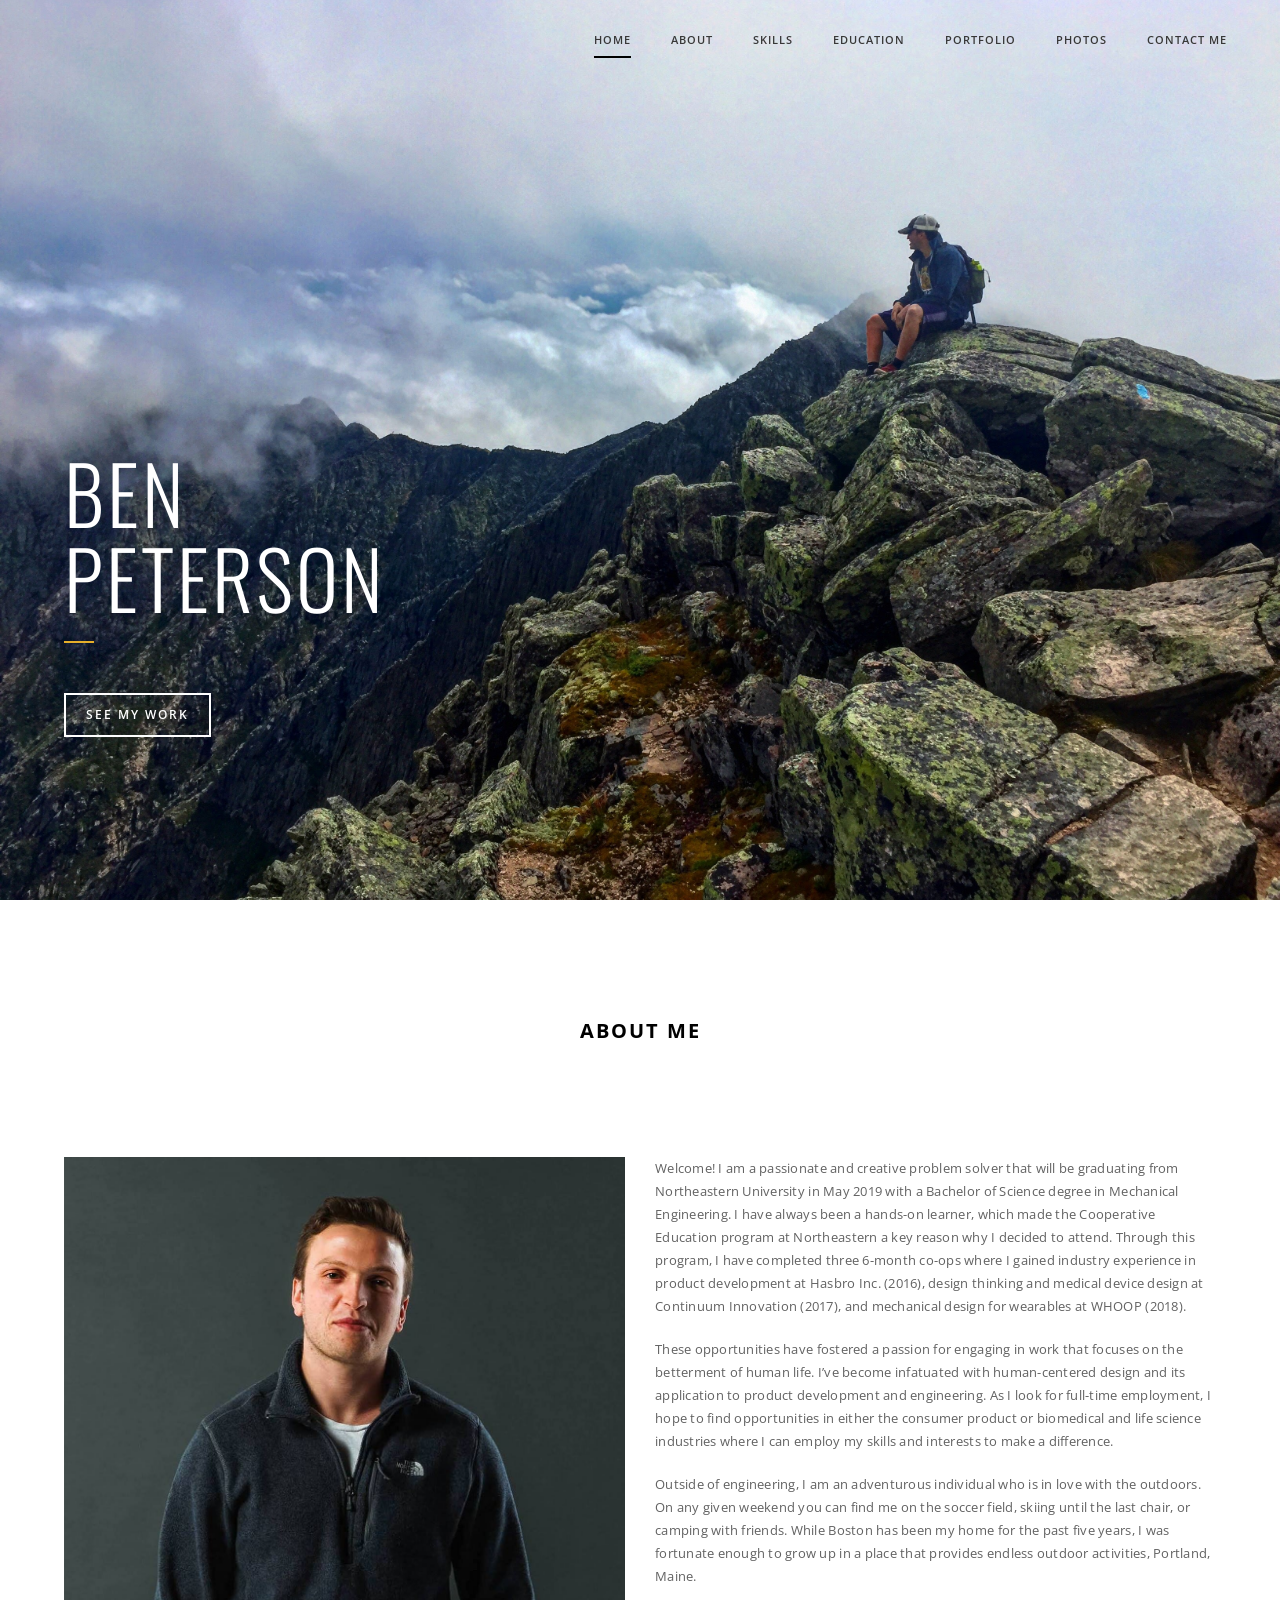
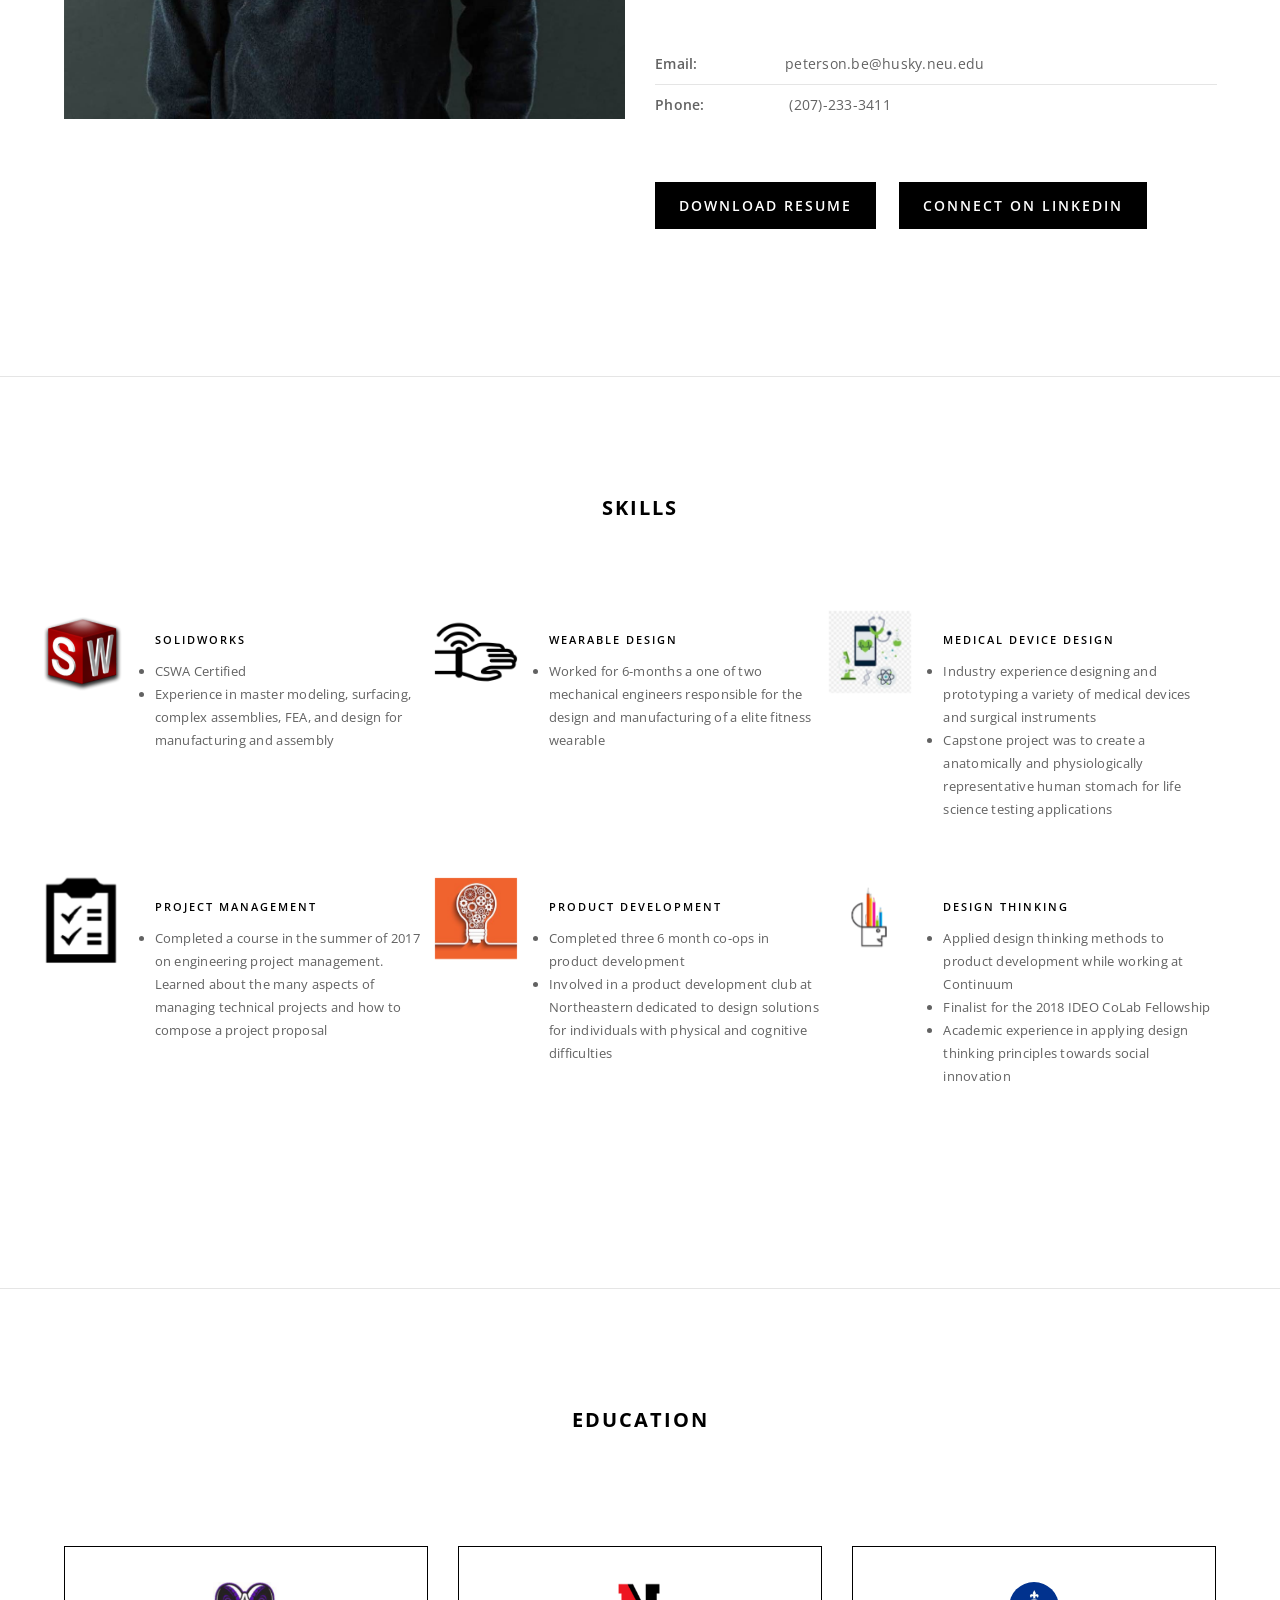
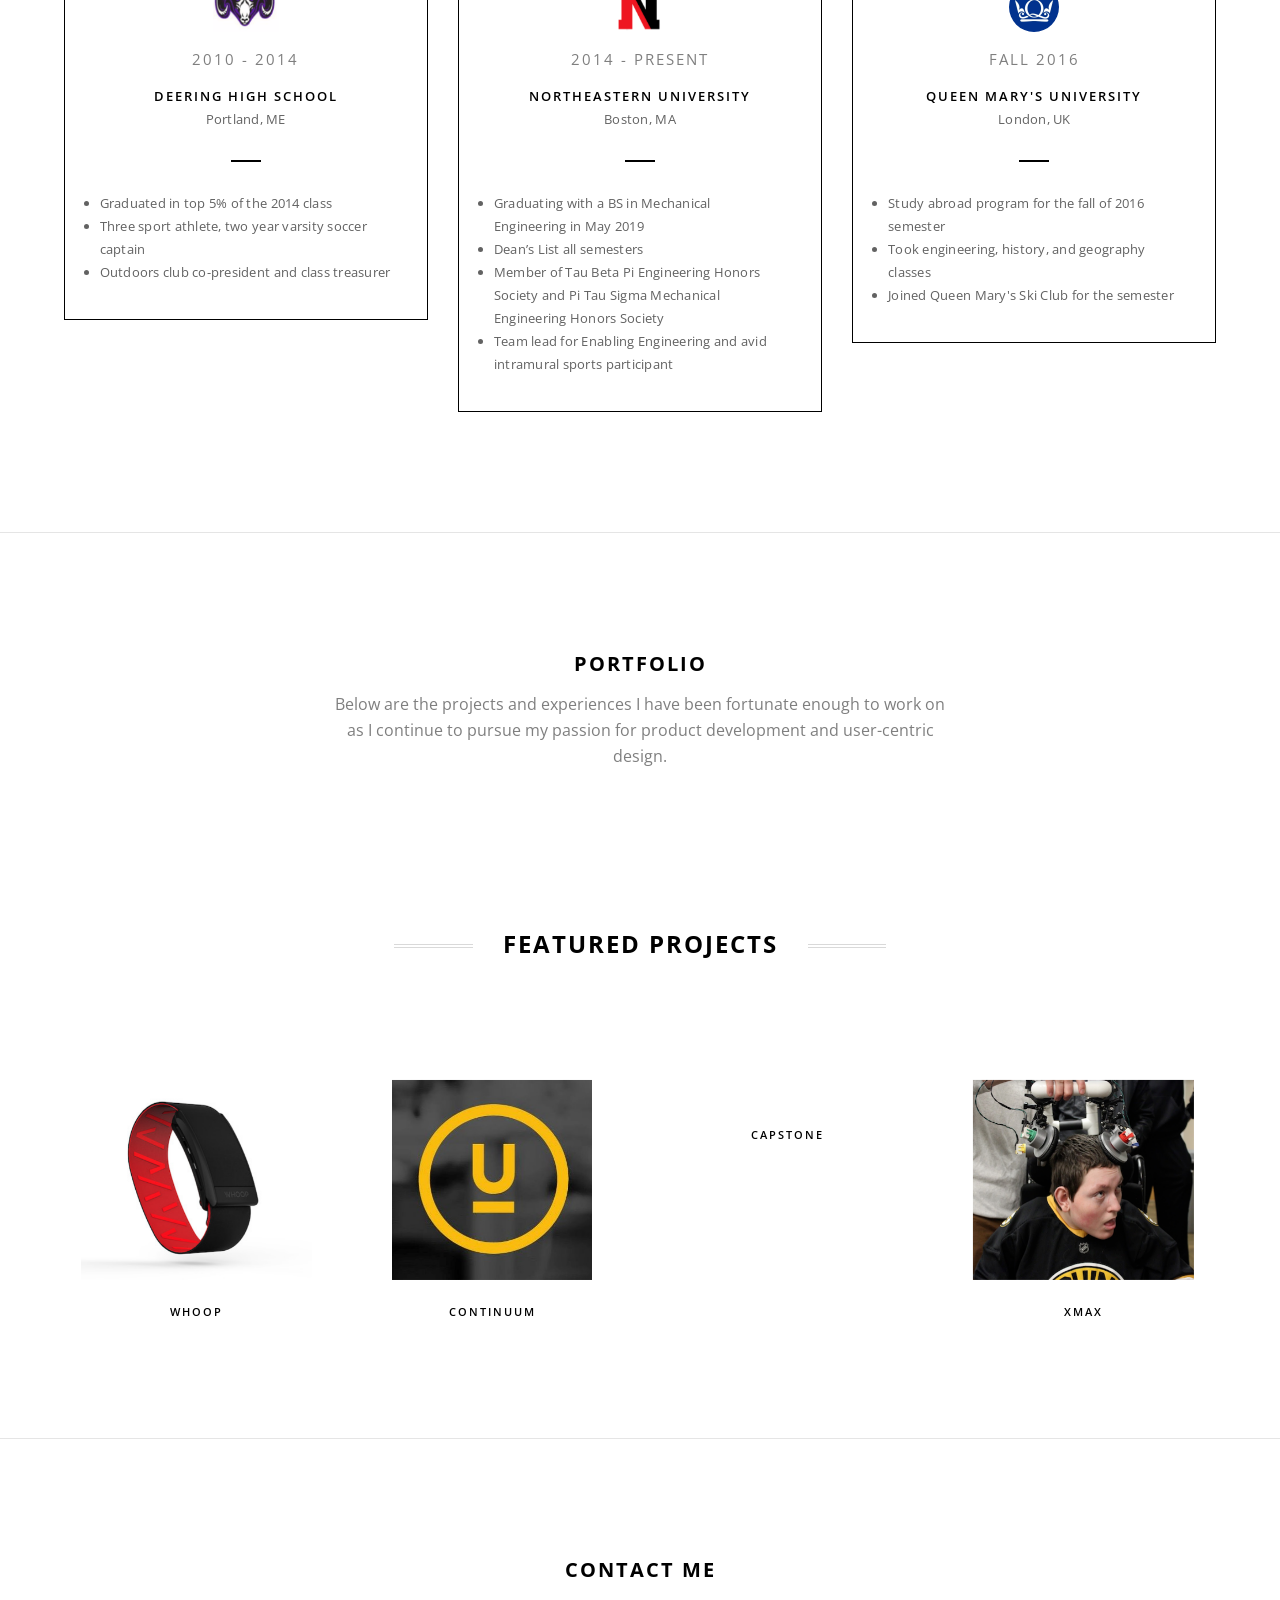
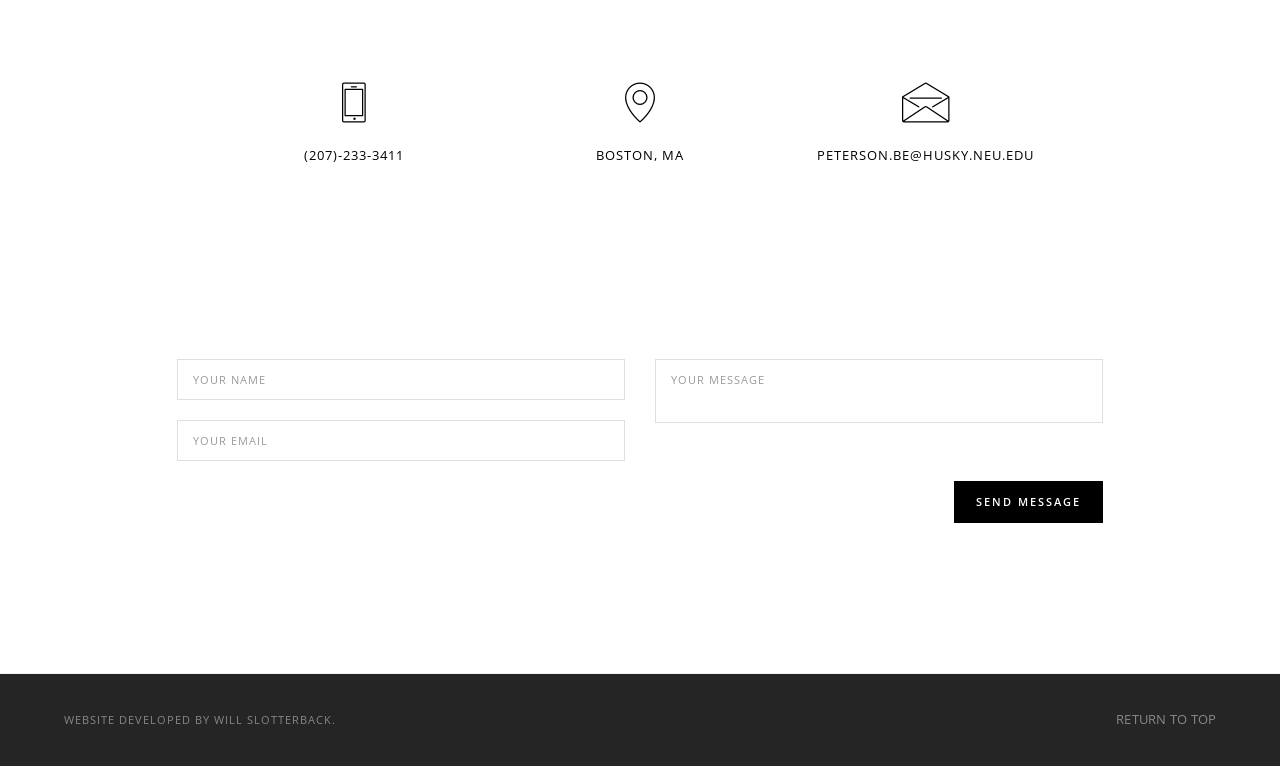
==== index.html @ 0d50d314 "Add project template page" ====
<!doctype html>
<html class="no-js" lang="en">
    <head>
        <title>Ben Peterson</title>
        <meta charset="utf-8">
        <meta name="viewport" content="width=device-width,initial-scale=1.0,maximum-scale=1" />
        <!-- favicon -->
        <link rel="shortcut icon" href="">
        <!-- animation -->
        <link rel="stylesheet" href="css/animate.css" />
        <!-- bootstrap -->
        <link rel="stylesheet" href="css/bootstrap.css" />
        <!-- et line icon -->
        <link rel="stylesheet" href="css/et-line-icons.css" />
        <!-- font-awesome icon -->
        <link rel="stylesheet" href="css/font-awesome.min.css" />
        <!-- magnific popup -->
        <link rel="stylesheet" href="css/magnific-popup.css" />
        <!-- owl carousel -->
        <link rel="stylesheet" href="css/full-slider.css" />
        <!-- text animation -->
        <link rel="stylesheet" href="css/text-effect.css" />
        <!-- hamburger menu  -->
        <link rel="stylesheet" href="css/menu-hamburger.css" />
        <!-- common -->
        <link rel="stylesheet" href="css/style.css" />
        <!-- responsive -->
        <link rel="stylesheet" href="css/responsive.css" />
        <link rel="stylesheet" href="css/custom-css.css" />
        <!--[if IE]>
            <link rel="stylesheet" href="css/style-ie.css" />
        <![endif]-->
        <!--[if IE]>
            <script src="js/html5shiv.js"></script>
        <![endif]-->
    </head>
    <body>
        <!-- navigation panel -->
        <nav class="navbar navbar-default navbar-fixed-top nav-transparent overlay-nav sticky-nav nav-border-bottom no-transition" role="navigation">
            <div class="container">
                <div class="row">
                    <!-- logo -->
                    <div class="col-md-3 col-sm-3 col-xs-6"></div>
                    <!-- end logo -->
                    <!-- toggle navigation -->
                    <div class="navbar-header">
                        <button type="button" class="navbar-toggle" data-toggle="collapse" data-target=".navbar-collapse"> <span class="sr-only">Toggle navigation</span> <span class="icon-bar"></span> <span class="icon-bar"></span> <span class="icon-bar"></span> </button>
                    </div>
                    <!-- end toggle navigation -->
                    <div class="col-md-9 text-right">
                        <div class="navbar-collapse collapse">
                            <!-- main menu -->
                            <ul class="nav navbar-nav navbar-right">
                                <li><a href="#jumbotron" class="inner-link">Home</a></li>
                                <li><a href="#about" class="inner-link">About</a> </li>
                                <li><a href="#skills" class="inner-link">Skills</a> </li>
                                <li><a href="#education" class="inner-link">Education</a></li>
                                <li><a href="#portfolio" class="inner-link">Portfolio</a></li>
                                <li><a href="#photos" class="inner-link">Photos</a></li>
                                <li><a href="#contact" class="inner-link">Contact Me</a></li>
                            </ul>
                            <!-- end main menu -->
                        </div>
                    </div>
                </div>
            </div>
        </nav>
        <!-- end navigation panel -->
        <!-- slider -->
        <section id="jumbotron" style="padding: 0 0;">
            <!-- Set the first background image using inline CSS below. -->
            <div class="fill" style="background-image:url('./images/ben_jumbo.JPG');"></div>
            <div class="container">
                <div class="row">
                    <div class="container full-screen position-relative">
                        <div class="slider-typography">
                            <div class="slider-text-middle-main">
                                <div class="slider-text-middle slider-text-middle6 padding-left-right-px wow fadeInUp slider-text">
                                    <div class="col-md-3 col-sm-5 col-xs-6 text-left animated fadeInUp no-padding" style="margin-bottom: 80px; position: absolute;">
                                        <h1 style="color:white;font-size:5rem;line-height:85px;">Ben Peterson</h1>
                                        <div class="separator-line bg-yellow no-margin-lr"></div>
                                        <a class="highlight-button btn inner-link no-margin-lr no-margin-bottom" href="#portfolio">See my work</a>
                                    </div>
                                </div>
                            </div>
                    </div>
                </div>
            </div>
        </section>
        <section id="about" class="border-bottom no-padding-bottom xs-onepage-section">
            <div class="container">
                <div class="row">
                    <!-- section title -->
                    <div class="col-md-12 text-center">
                        <h3 class="section-title no-padding">About Me</h3>
                    </div>
                    <!-- end section title -->
                </div>
                <div class="row margin-ten">
                    <div class="col-md-6 col-sm-6 text-center xs-margin-bottom-ten">
                        <img src="./images/HeadShot.jpg" alt="Headshot"/>
                    </div>
                    <div class="col-md-6 col-sm-6 sm-margin-bottom-ten">
                        <div class="col-md-12 col-sm-12 no-padding">
                            <p>Welcome! I am a passionate and creative problem solver that will be graduating from Northeastern University in May 2019 with a Bachelor of Science degree in Mechanical Engineering. I have always been a hands-on learner, which made the Cooperative Education program at Northeastern a key reason why I decided to attend. Through this program, I have completed three 6-month co-ops where I gained industry experience in product development at Hasbro Inc. (2016), design thinking and medical device design at Continuum Innovation (2017), and mechanical design for wearables at WHOOP (2018).</p>
                            <p>These opportunities have fostered a passion for engaging in work that focuses on the betterment of human life. I’ve become infatuated with human-centered design and its application to product development and engineering. As I look for full-time employment, I hope to find opportunities in either the consumer product or biomedical and life science industries where I can employ my skills and interests to make a difference.</p>
                            <p>Outside of engineering, I am an adventurous individual who is in love with the outdoors. On any given weekend you can find me on the soccer field, skiing until the last chair, or camping with friends. While Boston has been my home for the past five years, I was fortunate enough to grow up in a place that provides endless outdoor activities, Portland, Maine.</p>
                            <ul class="list-line margin-ten text-med">
                                <li><span class="font-weight-600">Email:</span>peterson.be@husky.neu.edu</li>
                                <li><span class="font-weight-600">Phone:</span> (207)-233-3411</li>
                            </ul>
                            <a class="highlight-button-dark btn btn-medium button resume-button" href="#">Download Resume</a>
                            <a class="highlight-button-dark btn btn-medium button" href="https://www.linkedin.com/in/ben-peterson" target="_blank">Connect on LinkedIn</a>
                        </div>
                    </div>
                </div>
            </div>
        </section>
        <section id="skills" class="xs-onepage-section border-bottom">
            <div class="container">
                <div class="row">
                    <!-- section title -->
                    <div class="col-md-12 text-center">
                        <h3 class="section-title no-padding">Skills</h3>
                    </div>
                    <!-- end section title -->
                </div>
                <div class="row margin-ten no-margin-bottom">
                    <!-- features grid -->
                    <div class="col-md-4 col-sm-12">
                        <!-- features item -->
                        <div class="features-section col-md-12 col-sm-6 no-padding">
                            <div class="col-md-3 col-sm-2 col-xs-2 no-padding"><img class="icon" src="./images/skills/sworks.png"></div>
                            <div class="col-md-9 col-sm-9 col-xs-9 no-padding text-left f-right">
                                <h5 class="margin-five no-margin-top">SolidWorks</h5>
                                <ul class="bullet-list">
                                    <li>CSWA Certified</li>
                                    <li>Experience in master modeling, surfacing, complex assemblies, FEA, and design for manufacturing and assembly</li>
                                </ul>
                            </div>
                        </div>
                        <!-- end features item -->
                    </div>
                    <div class="col-md-4 col-sm-12">
                        <!-- features item -->
                        <div class="features-section col-md-12 col-sm-6 no-padding">
                            <div class="col-md-3 col-sm-2 col-xs-2 no-padding"><img class="icon" src="./images/skills/wearabledeviceicon.png" /></div>
                            <div class="col-md-9 col-sm-9 col-xs-9 no-padding text-left f-right">
                                <h5 class="margin-five no-margin-top">Wearable Design</h5>
                                <ul class="bullet-list">
                                    <li>Worked for 6-months a one of two mechanical engineers responsible for the design and manufacturing of a elite fitness wearable</li>
                                </ul>
                            </div>
                        </div>
                        <!-- end features item -->
                    </div>
                    <div class="col-md-4 col-sm-12">
                        <!-- features item -->
                        <div class="features-section col-md-12 col-sm-6 no-padding">
                            <div class="col-md-3 col-sm-2 col-xs-2 no-padding"><img class="icon" src="./images/skills/medicaldevicedesign.jpg"/></div>
                            <div class="col-md-9 col-sm-9 col-xs-9 no-padding text-left f-right">
                                <h5 class="margin-five no-margin-top">Medical Device Design</h5>
                                <ul class="bullet-list">
                                    <li>Industry experience designing and prototyping a variety of medical devices and surgical instruments</li>
                                    <li>Capstone project was to create a anatomically and physiologically representative human stomach for life science testing applications</li>
                                </ul>
                            </div>
                        </div>
                        <!-- end features item -->
                    </div>
                </div>
                <div class="row no-margin-bottom">
                  <div class="col-md-4 col-sm-12">
                    <!-- features item -->
                    <div class="features-section col-md-12 col-sm-6 no-padding">
                        <div class="col-md-3 col-sm-2 col-xs-2 no-padding"><img class="icon" src="./images/skills/proj_management.png" /></div>
                        <div class="col-md-9 col-sm-9 col-xs-9 no-padding text-left f-right">
                            <h5 class="margin-five no-margin-top">Project Management</h5>
                            <ul class="bullet-list">
                                <li>Completed a course in the summer of 2017 on engineering project management. Learned about the many aspects of managing technical projects and how to compose a project proposal</li>
                            </ul>
                        </div>
                    </div>
                    <!-- end features item -->
                  </div>
                  <div class="col-md-4 col-sm-12">
                    <!-- features item -->
                    <div class="features-section col-md-12 col-sm-6 no-padding">
                        <div class="col-md-3 col-sm-2 col-xs-2 no-padding"><img class="icon" src="./images/skills/product_development.jpg" /></div>
                        <div class="col-md-9 col-sm-9 col-xs-9 no-padding text-left f-right">
                            <h5 class="margin-five no-margin-top">Product Development</h5>
                            <ul class="bullet-list">
                                <li>Completed three 6 month co-ops in product development</li>
                                <li>Involved in a product development club at Northeastern dedicated to design solutions for individuals with physical and cognitive difficulties</li>
                            </ul>
                        </div>
                    </div>
                    <!-- end features item -->
                  </div>
                  <div class="col-md-4 col-sm-12">
                    <!-- features item -->
                    <div class="features-section col-md-12 col-sm-6 no-padding">
                        <div class="col-md-3 col-sm-2 col-xs-2 no-padding"><img class="icon" src="./images/skills/designthinking.png" /></div>
                        <div class="col-md-9 col-sm-9 col-xs-9 no-padding text-left f-right">
                            <h5 class="margin-five no-margin-top">Design Thinking</h5>
                            <ul class="bullet-list">
                                <li>Applied design thinking methods to product development while working at Continuum</li>
                                <li>Finalist for the 2018 IDEO CoLab Fellowship</li>
                                <li>Academic experience in applying design thinking principles towards social innovation</li>
                            </ul>
                        </div>
                    </div>
                    <!-- end features item -->
                  </div>
                </div>
            </div>
        </section>
        <section id="education" class="xs-onepage-section">
            <div class="container">
                <div class="row margin-ten no-margin-top">
                    <!-- section title -->
                    <div class="col-md-12 text-center">
                        <h3 class="section-title no-padding">Education</h3>
                    </div>
                    <!-- end section title -->
                </div>
                <div class="row">
                    <div class="item">
                        <!-- education item -->
                        <div class="col-md-4 col-sm-6 sm-margin-bottom-ten">
                            <div class="education-box-main text-center">
                                <div class="education-box">
                                    <img src="./images/deering-ram-logo.jpg" height="50px"></img>
                                    <span class="year text-large gray-text display-block margin-five">2010 - 2014</span>
                                    <span class="university text-uppercase display-block black-text letter-spacing-2 font-weight-600">Deering High School</span>
                                    <span>Portland, ME</span>
                                    <div class="separator-line bg-black margin-ten"></div>
                                    <ul class="bullet-list">
                                        <li>Graduated in top 5% of the 2014 class</li>
                                        <li>Three sport athlete, two year varsity soccer captain</li>
                                        <li>Outdoors club co-president and class treasurer</li>
                                    </ul>
                                </div>
                                </div>
                            </div>
                        </div>
                        <!-- end education item -->
                        <!-- education item -->
                        <div class="col-md-4 col-sm-6 sm-margin-bottom-ten">
                            <div class="education-box-main text-center">
                                <div class="education-box">
                                    <img src="./images/NortheasternLogo.png" height="50px"></img>
                                    <span class="year text-large gray-text display-block margin-five">2014 - Present</span>
                                    <span class="university text-uppercase display-block black-text letter-spacing-2 font-weight-600">Northeastern University</span>
                                    <span>Boston, MA</span>
                                    <div class="separator-line bg-black margin-ten"></div>
                                    <ul class="bullet-list">
                                        <li>Graduating with a BS in Mechanical Engineering in May 2019</li>
                                        <li>Dean’s List all semesters</li>
                                        <li>Member of Tau Beta Pi Engineering Honors Society and Pi Tau Sigma Mechanical Engineering Honors Society</li>
                                        <li>Team lead for Enabling Engineering and avid intramural sports participant</li>
                                    </ul>
                                </div>
                            </div>
                        </div>
                        <!-- end education item -->
                        <!-- education item -->
                        <div class="col-md-4 col-sm-6 sm-margin-bottom-ten">
                            <div class="education-box-main text-center">
                                <div class="education-box">
                                    <img src="./images/QM_logo_400x400.JPG" height="50px" style="border-radius: 50%"></img>
                                    <span class="year text-large gray-text display-block margin-five">Fall 2016</span>
                                    <span class="university text-uppercase display-block black-text letter-spacing-2 font-weight-600">Queen Mary's University</span>
                                    <span>London, UK</span>
                                    <div class="separator-line bg-black margin-ten"></div>
                                    <ul class="bullet-list">
                                        <li>Study abroad program for the fall of 2016 semester</li>
                                        <li>Took engineering, history, and geography classes</li>
                                        <li>Joined Queen Mary's Ski Club for the semester</li>
                                    </ul>
                                </div>
                            </div>
                        </div>
                        <!-- end education item -->
                    </div>
                </div>
            </div>
        </section>
        <section id="portfolio" class="grid-wrap work-4col margin-top-section no-margin-top border-top no-padding-bottom xs-onepage-section">
            <div class="container-fluid" >
                <div class="row no-padding">
                    <!-- section title -->
                    <div class="col-md-12 text-center">
                        <h3 class="section-title no-padding-bottom">Portfolio</h3>
                    </div>
                    <!-- end section title -->
                    <div class="col-md-6 margin-three center-col text-center">
                        <h4 class="gray-text">Below are the projects and experiences I have been fortunate enough to work on as I continue to pursue my passion for product development and user-centric design.</h4>
                    </div>
                    <!-- featured projects section -->
                    <section>
                        <div class="container">
                            <div class="row">
                                <!-- section title -->
                                <div class="col-md-5 col-sm-8 dividers-header double-line center-col text-center margin-ten no-margin-top">
                                    <div class="subheader bg-white">
                                        <h3 class="title-med no-padding-bottom letter-spacing-2">Featured Projects</h3>
                                    </div>
                                </div>
                                <!-- end section title -->
                            </div>
                            <div class="row">
                                <div class="col-md-3 col-sm-6 text-center sm-margin-bottom-ten">
                                  <a href="./projects/project_template.html">
                                    <img alt="" src="./images/whoopstrap.jpeg" class="project-image">
                                    <h5 class="margin-ten no-margin-bottom xs-margin-top-five">Whoop</h5>
                                  </a>
                                </div>
                                <div class="col-md-3 col-sm-6 text-center sm-margin-bottom-ten">
                                  <a href="./projects/project_template.html">
                                    <img alt="" src="./images/continuum.jpg" class="project-image">
                                    <h5 class="margin-ten no-margin-bottom xs-margin-top-five">Continuum</h5>
                                  </a>
                                </div>
                                <div class="col-md-3 col-sm-6 text-center xs-margin-bottom-ten">
                                  <a href="./projects/project_template.html">
                                    <img alt="" src="./images/capstone_logo.png" class="project-image">
                                    <h5 class="margin-ten no-margin-bottom xs-margin-top-five">Capstone</h5>
                                  </a>
                                </div>
                                <div class="col-md-3 col-sm-6 text-center ">
                                  <a href="./projects/project_template.html">
                                    <img alt="" src="./images/xmax_logo.PNG" class="project-image">
                                    <h5 class="margin-ten no-margin-bottom xs-margin-top-five">Xmax</h5>
                                  </a>
                                </div>
                            </div>
                        </div>
                    </section>
                    <!-- end featured projects section -->
                </div>
            </div>
        </section>
        <section id="contact" class="xs-onepage-section border-top">
            <div class="container">
                <div class="row">
                    <!-- section title -->
                    <div class="col-md-12 text-center no-padding">
                        <h3 class="section-title">Contact Me</h3>
                    </div>
                    <!-- end section title -->
                </div>
                <div class="row">
                    <div class="col-md-9 text-center center-col">
                        <div class="col-md-4 col-sm-4 text-center"><i class="icon-phone medium-icon black-text"></i><h6 class="black-text margin-two no-margin-bottom">(207)-233-3411</h6></div>
                        <div class="col-md-4 col-sm-4 text-center"><i class="icon-map-pin medium-icon black-text"></i><h6 class="black-text margin-two no-margin-bottom">Boston, MA</h6></div>
                        <div class="col-md-4 col-sm-4 text-center"><i class="icon-envelope medium-icon black-text"></i><h6 class="black-text margin-two no-margin-bottom"><a href="mailto:peterson.be@husky.neu.edu" class="black-text">peterson.be@husky.neu.edu</a></h6></div>
                    </div>
                </div>
                <div class="row">
                    <!-- form -->
                    <form id="contactusform" action="javascript:void(0)" method="post">
                        <div class="col-md-10 col-sm-12 center-col">
                            <div class="row"><div class="col-md-12 col-sm-12"><div class="wide-separator-line margin-ten"></div></div>
                                <div class="col-md-12 col-sm-12"><div id="success"></div></div>
                            </div>
                            <div class="col-md-6 col-sm-12">
                                <input name="name" type="text" placeholder="Your Name" />
                                <input name="email" type="text" placeholder="Your Email"  />
                            </div>
                            <div class="col-md-6 col-sm-12">
                                <textarea name="comment" placeholder="Your Message" ></textarea>
                            </div>
                            <div class="col-md-12 col-sm-12">
                                <div class="col-md-3 col-sm-6 f-right no-padding-right"><input id="contact-us-button" name="send message" type="button" value="send message" class="btn btn-black no-margin-top f-right no-margin-lr"></div>
                            </div>
                        </div>
                    </form>
                    <!-- end form -->
                </div>
            </div>
        </section>
        <!-- footer -->
        <footer>
            <div class="container-fluid bg-dark-gray footer-bottom">
                <div class="container">
                    <div class="row margin-three">
                        <!-- copyright -->
                        <div class="col-md-6 col-sm-6 col-xs-12 copyright text-left letter-spacing-1 xs-text-center xs-margin-bottom-one">
                            <span>Website developed by <a href="http://willslotterback.com" target="_blank" style="color:#888888">Will Slotterback</a>.</span>
                        </div>
                        <!-- end copyright -->
                        <!-- logo -->
                        <div class="col-md-6 col-sm-6 col-xs-12 footer-logo text-right xs-text-center">
                            <a href="#jumbotron" style="color:#888888; text-transform:uppercase;">Return to top</a>
                        </div>
                        <!-- end logo -->
                    </div>
                </div>
            </div>
            <!-- scroll to top -->
            <a href="javascript:;" class="scrollToTop"><i class="fa fa-angle-up"></i></a>
            <!-- scroll to top End... -->
        </footer>
        <!-- end footer -->

        <!-- javascript libraries / javascript files set #2 -->
        <script type="text/javascript" src="js/jquery.min.js"></script>
        <script type="text/javascript" src="js/modernizr.js"></script>
        <script type="text/javascript" src="js/bootstrap.js"></script>
        <script type="text/javascript" src="js/jquery.easing.1.3.js"></script>
        <script type="text/javascript" src="js/skrollr.min.js"></script>
        <script type="text/javascript" src="js/jquery.viewport.mini.js"></script>
        <script type="text/javascript" src="js/smooth-scroll.js"></script>
        <!-- jquery appear -->
        <script type="text/javascript" src="js/jquery.appear.js"></script>
        <!-- animation -->
        <script type="text/javascript" src="js/wow.min.js"></script>
        <!-- page scroll -->
        <script type="text/javascript" src="js/page-scroll.js"></script>
        <!-- easy piechart-->
        <script type="text/javascript" src="js/jquery.easypiechart.js"></script>
        <!-- parallax -->
        <script type="text/javascript" src="js/jquery.parallax-1.1.3.js"></script>
        <!--portfolio with shorting tab -->
        <script type="text/javascript" src="js/jquery.isotope.min.js"></script>
        <!-- owl slider  -->
        <script type="text/javascript" src="js/owl.carousel.min.js"></script>
        <!-- magnific popup  -->
        <script type="text/javascript" src="js/jquery.magnific-popup.min.js"></script>
        <script type="text/javascript" src="js/popup-gallery.js"></script>
        <!-- text effect  -->
        <script type="text/javascript" src="js/text-effect.js"></script>
        <!-- revolution slider  -->
        <script type="text/javascript" src="js/jquery.tools.min.js"></script>
        <script type="text/javascript" src="js/jquery.revolution.js"></script>
        <!-- counter  -->
        <script type="text/javascript" src="js/counter.js"></script>
        <!-- countTo -->
        <script type="text/javascript" src="js/jquery.countTo.js"></script>
        <!-- fit videos  -->
        <script type="text/javascript" src="js/jquery.fitvids.js"></script>
        <!-- imagesloaded  -->
        <script type="text/javascript" src="js/imagesloaded.pkgd.min.js"></script>
        <!-- hamburger menu-->
        <script type="text/javascript" src="js/classie.js"></script>
        <script type="text/javascript" src="js/hamburger-menu.js"></script>
        <!-- one page navigation -->
        <script type="text/javascript" src="js/one-page-main.js"></script>
        <!-- setting -->
        <script type="text/javascript" src="js/main.js"></script>
    </body>
</html>
---- css/et-line-icons.css ----
@font-face {
	font-family: 'et-line';
	src:url('../fonts/et-line.eot');
	src:url('../fonts/et-line.eot?#iefix') format('embedded-opentype'),
		url('../fonts/et-line.woff') format('woff'),
		url('../fonts/et-line.ttf') format('truetype'),
		url('../fonts/et-line.svg#et-line') format('svg');
	font-weight: normal;
	font-style: normal;
}

/* Use the following CSS code if you want to use data attributes for inserting your icons */
[data-icon]:before {
	font-family: 'et-line';
	content: attr(data-icon);
	speak: none;
	font-weight: normal;
	font-variant: normal;
	text-transform: none;
	line-height: 1;
	-webkit-font-smoothing: antialiased;
	-moz-osx-font-smoothing: grayscale;
	display:inline-block;
}

/* Use the following CSS code if you want to have a class per icon */
/*
Instead of a list of all class selectors,
you can use the generic selector below, but it's slower:
[class*="icon-"] {
*/
.icon-mobile, .icon-laptop, .icon-desktop, .icon-tablet, .icon-phone, .icon-document, .icon-documents, .icon-search, .icon-clipboard, .icon-newspaper, .icon-notebook, .icon-book-open, .icon-browser, .icon-calendar, .icon-presentation, .icon-picture, .icon-pictures, .icon-video, .icon-camera, .icon-printer, .icon-toolbox, .icon-briefcase, .icon-wallet, .icon-gift, .icon-bargraph, .icon-grid, .icon-expand, .icon-focus, .icon-edit, .icon-adjustments, .icon-ribbon, .icon-hourglass, .icon-lock, .icon-megaphone, .icon-shield, .icon-trophy, .icon-flag, .icon-map, .icon-puzzle, .icon-basket, .icon-envelope, .icon-streetsign, .icon-telescope, .icon-gears, .icon-key, .icon-paperclip, .icon-attachment, .icon-pricetags, .icon-lightbulb, .icon-layers, .icon-pencil, .icon-tools, .icon-tools-2, .icon-scissors, .icon-paintbrush, .icon-magnifying-glass, .icon-circle-compass, .icon-linegraph, .icon-mic, .icon-strategy, .icon-beaker, .icon-caution, .icon-recycle, .icon-anchor, .icon-profile-male, .icon-profile-female, .icon-bike, .icon-wine, .icon-hotairballoon, .icon-globe, .icon-genius, .icon-map-pin, .icon-dial, .icon-chat, .icon-heart, .icon-cloud, .icon-upload, .icon-download, .icon-target, .icon-hazardous, .icon-piechart, .icon-speedometer, .icon-global, .icon-compass, .icon-lifesaver, .icon-clock, .icon-aperture, .icon-quote, .icon-scope, .icon-alarmclock, .icon-refresh, .icon-happy, .icon-sad, .icon-facebook, .icon-twitter, .icon-googleplus, .icon-rss, .icon-tumblr, .icon-linkedin, .icon-dribbble {
	font-family: 'et-line';
	speak: none;
	font-style: normal;
	font-weight: normal;
	font-variant: normal;
	text-transform: none;
	line-height: 1.1;
	-webkit-font-smoothing: antialiased;
	-moz-osx-font-smoothing: grayscale;
	display:inline-block;
}
.icon-mobile:before {
	content: "\e000";
}
.icon-laptop:before {
	content: "\e001";
}
.icon-desktop:before {
	content: "\e002";
}
.icon-tablet:before {
	content: "\e003";
}
.icon-phone:before {
	content: "\e004";
}
.icon-document:before {
	content: "\e005";
}
.icon-documents:before {
	content: "\e006";
}
.icon-search:before {
	content: "\e007";
}
.icon-clipboard:before {
	content: "\e008";
}
.icon-newspaper:before {
	content: "\e009";
}
.icon-notebook:before {
	content: "\e00a";
}
.icon-book-open:before {
	content: "\e00b";
}
.icon-browser:before {
	content: "\e00c";
}
.icon-calendar:before {
	content: "\e00d";
}
.icon-presentation:before {
	content: "\e00e";
}
.icon-picture:before {
	content: "\e00f";
}
.icon-pictures:before {
	content: "\e010";
}
.icon-video:before {
	content: "\e011";
}
.icon-camera:before {
	content: "\e012";
}
.icon-printer:before {
	content: "\e013";
}
.icon-toolbox:before {
	content: "\e014";
}
.icon-briefcase:before {
	content: "\e015";
}
.icon-wallet:before {
	content: "\e016";
}
.icon-gift:before {
	content: "\e017";
}
.icon-bargraph:before {
	content: "\e018";
}
.icon-grid:before {
	content: "\e019";
}
.icon-expand:before {
	content: "\e01a";
}
.icon-focus:before {
	content: "\e01b";
}
.icon-edit:before {
	content: "\e01c";
}
.icon-adjustments:before {
	content: "\e01d";
}
.icon-ribbon:before {
	content: "\e01e";
}
.icon-hourglass:before {
	content: "\e01f";
}
.icon-lock:before {
	content: "\e020";
}
.icon-megaphone:before {
	content: "\e021";
}
.icon-shield:before {
	content: "\e022";
}
.icon-trophy:before {
	content: "\e023";
}
.icon-flag:before {
	content: "\e024";
}
.icon-map:before {
	content: "\e025";
}
.icon-puzzle:before {
	content: "\e026";
}
.icon-basket:before {
	content: "\e027";
}
.icon-envelope:before {
	content: "\e028";
}
.icon-streetsign:before {
	content: "\e029";
}
.icon-telescope:before {
	content: "\e02a";
}
.icon-gears:before {
	content: "\e02b";
}
.icon-key:before {
	content: "\e02c";
}
.icon-paperclip:before {
	content: "\e02d";
}
.icon-attachment:before {
	content: "\e02e";
}
.icon-pricetags:before {
	content: "\e02f";
}
.icon-lightbulb:before {
	content: "\e030";
}
.icon-layers:before {
	content: "\e031";
}
.icon-pencil:before {
	content: "\e032";
}
.icon-tools:before {
	content: "\e033";
}
.icon-tools-2:before {
	content: "\e034";
}
.icon-scissors:before {
	content: "\e035";
}
.icon-paintbrush:before {
	content: "\e036";
}
.icon-magnifying-glass:before {
	content: "\e037";
}
.icon-circle-compass:before {
	content: "\e038";
}
.icon-linegraph:before {
	content: "\e039";
}
.icon-mic:before {
	content: "\e03a";
}
.icon-strategy:before {
	content: "\e03b";
}
.icon-beaker:before {
	content: "\e03c";
}
.icon-caution:before {
	content: "\e03d";
}
.icon-recycle:before {
	content: "\e03e";
}
.icon-anchor:before {
	content: "\e03f";
}
.icon-profile-male:before {
	content: "\e040";
}
.icon-profile-female:before {
	content: "\e041";
}
.icon-bike:before {
	content: "\e042";
}
.icon-wine:before {
	content: "\e043";
}
.icon-hotairballoon:before {
	content: "\e044";
}
.icon-globe:before {
	content: "\e045";
}
.icon-genius:before {
	content: "\e046";
}
.icon-map-pin:before {
	content: "\e047";
}
.icon-dial:before {
	content: "\e048";
}
.icon-chat:before {
	content: "\e049";
}
.icon-heart:before {
	content: "\e04a";
}
.icon-cloud:before {
	content: "\e04b";
}
.icon-upload:before {
	content: "\e04c";
}
.icon-download:before {
	content: "\e04d";
}
.icon-target:before {
	content: "\e04e";
}
.icon-hazardous:before {
	content: "\e04f";
}
.icon-piechart:before {
	content: "\e050";
}
.icon-speedometer:before {
	content: "\e051";
}
.icon-global:before {
	content: "\e052";
}
.icon-compass:before {
	content: "\e053";
}
.icon-lifesaver:before {
	content: "\e054";
}
.icon-clock:before {
	content: "\e055";
}
.icon-aperture:before {
	content: "\e056";
}
.icon-quote:before {
	content: "\e057";
}
.icon-scope:before {
	content: "\e058";
}
.icon-alarmclock:before {
	content: "\e059";
}
.icon-refresh:before {
	content: "\e05a";
}
.icon-happy:before {
	content: "\e05b";
}
.icon-sad:before {
	content: "\e05c";
}
.icon-facebook:before {
	content: "\e05d";
}
.icon-twitter:before {
	content: "\e05e";
}
.icon-googleplus:before {
	content: "\e05f";
}
.icon-rss:before {
	content: "\e060";
}
.icon-tumblr:before {
	content: "\e061";
}
.icon-linkedin:before {
	content: "\e062";
}
.icon-dribbble:before {
	content: "\e063";
}
---- css/full-slider.css ----
html, body { height: 100%;}
.carousel, .item, .active { height: 100%; }
.carousel-inner { height: 100%; }
.carousel-small { height:70%}
.fill { width: 100%; height: 100%; background-position: center; -webkit-background-size: cover; -moz-background-size: cover; background-size: cover; -o-background-size: cover; position: absolute; }
---- css/text-effect.css ----
/* -------------------------------- 

Primary style

-------------------------------- */

.cd-title {
    position: relative;
    height: 160px;
    line-height: 230px;
    text-align: center;
}
.cd-title h1 {
    font-size: 2.4rem;
    font-weight: 700;
}
.rotation-highlight{
    background-color: #fff;
    color: #000;
    display: inline-block;
    font-size: 45px;
    font-weight: 400;
    margin-bottom: 30px;
    padding: 35px;
}
.cd-headline span {
    font-family: 'Oswald', sans-serif; 
}
.cd-headline span b {
    font-weight: 100;
    letter-spacing: 4px;
    font-size: 20px;
    font-weight: 100;
}
.animation2 span b {
    font-size: 30px;
    line-height: 40px;
    letter-spacing: 3px;
}
.animation3 span b {
    font-size: 35px;
    line-height: 45px;
    letter-spacing: 3px;
    
    
}
.cd-headline i {
    font-style: normal;
    color: #fff;
}
.personal-name .cd-headline i { color:#000; margin:0}

@media only screen and (min-width: 768px) {
    .cd-title {
        line-height: 250px;
    }
}
@media only screen and (min-width: 1170px) {
    .cd-title {
        height: 200px;
        line-height: 300px;
    }
    .cd-title h1 {
        font-size: 3rem;
    }
}

.cd-intro {
    width: 90%;
    max-width: 768px;
    text-align: center;
}

.cd-intro {
    margin: 4em auto;
}
@media only screen and (min-width: 768px) {
    .cd-intro {
        margin: 5em auto;
    }
}
@media only screen and (min-width: 1170px) {
    .cd-intro {
        margin: 6em auto;
    }
}

.cd-headline {
    margin-bottom: 200px;
}

.cd-words-wrapper {
    display: inline-block;
    position: relative;
    text-align: left;
}
.cd-words-wrapper b {
    display: inline-block;
    position: absolute;
    white-space: nowrap;
    left: 0;
    top: 0;
}
.cd-words-wrapper b.is-visible {
    position: relative;
}
.no-js .cd-words-wrapper b {
    opacity: 0;
}
.no-js .cd-words-wrapper b.is-visible {
    opacity: 1;
}

/* -------------------------------- 

xrotate-1 

-------------------------------- */
.cd-headline.rotate-1 .cd-words-wrapper {
    -webkit-perspective: 300px;
    -moz-perspective: 300px;
    perspective: 300px;
}
.cd-headline.rotate-1 b {
    opacity: 0;
    -webkit-transform-origin: 50% 100%;
    -moz-transform-origin: 50% 100%;
    -ms-transform-origin: 50% 100%;
    -o-transform-origin: 50% 100%;
    transform-origin: 50% 100%;
    -webkit-transform: rotateX(180deg);
    -moz-transform: rotateX(180deg);
    -ms-transform: rotateX(180deg);
    -o-transform: rotateX(180deg);
    transform: rotateX(180deg);
}
.cd-headline.rotate-1 b.is-visible {
    opacity: 1;
    -webkit-transform: rotateX(0deg);
    -moz-transform: rotateX(0deg);
    -ms-transform: rotateX(0deg);
    -o-transform: rotateX(0deg);
    transform: rotateX(0deg);
    -webkit-animation: cd-rotate-1-in 1.2s;
    -moz-animation: cd-rotate-1-in 1.2s;
    animation: cd-rotate-1-in 1.2s;
}
.cd-headline.rotate-1 b.is-hidden {
    -webkit-transform: rotateX(180deg);
    -moz-transform: rotateX(180deg);
    -ms-transform: rotateX(180deg);
    -o-transform: rotateX(180deg);
    transform: rotateX(180deg);
    -webkit-animation: cd-rotate-1-out 1.2s;
    -moz-animation: cd-rotate-1-out 1.2s;
    animation: cd-rotate-1-out 1.2s;
}

@-webkit-keyframes cd-rotate-1-in {
    0% {
        -webkit-transform: rotateX(180deg);
        opacity: 0;
    }
    35% {
        -webkit-transform: rotateX(120deg);
        opacity: 0;
    }
    65% {
        opacity: 0;
    }
    100% {
        -webkit-transform: rotateX(360deg);
        opacity: 1;
    }
}
@-moz-keyframes cd-rotate-1-in {
    0% {
        -moz-transform: rotateX(180deg);
        opacity: 0;
    }
    35% {
        -moz-transform: rotateX(120deg);
        opacity: 0;
    }
    65% {
        opacity: 0;
    }
    100% {
        -moz-transform: rotateX(360deg);
        opacity: 1;
    }
}
@keyframes cd-rotate-1-in {
    0% {
        -webkit-transform: rotateX(180deg);
        -moz-transform: rotateX(180deg);
        -ms-transform: rotateX(180deg);
        -o-transform: rotateX(180deg);
        transform: rotateX(180deg);
        opacity: 0;
    }
    35% {
        -webkit-transform: rotateX(120deg);
        -moz-transform: rotateX(120deg);
        -ms-transform: rotateX(120deg);
        -o-transform: rotateX(120deg);
        transform: rotateX(120deg);
        opacity: 0;
    }
    65% {
        opacity: 0;
    }
    100% {
        -webkit-transform: rotateX(360deg);
        -moz-transform: rotateX(360deg);
        -ms-transform: rotateX(360deg);
        -o-transform: rotateX(360deg);
        transform: rotateX(360deg);
        opacity: 1;
    }
}
@-webkit-keyframes cd-rotate-1-out {
    0% {
        -webkit-transform: rotateX(0deg);
        opacity: 1;
    }
    35% {
        -webkit-transform: rotateX(-40deg);
        opacity: 1;
    }
    65% {
        opacity: 0;
    }
    100% {
        -webkit-transform: rotateX(180deg);
        opacity: 0;
    }
}
@-moz-keyframes cd-rotate-1-out {
    0% {
        -moz-transform: rotateX(0deg);
        opacity: 1;
    }
    35% {
        -moz-transform: rotateX(-40deg);
        opacity: 1;
    }
    65% {
        opacity: 0;
    }
    100% {
        -moz-transform: rotateX(180deg);
        opacity: 0;
    }
}
@keyframes cd-rotate-1-out {
    0% {
        -webkit-transform: rotateX(0deg);
        -moz-transform: rotateX(0deg);
        -ms-transform: rotateX(0deg);
        -o-transform: rotateX(0deg);
        transform: rotateX(0deg);
        opacity: 1;
    }
    35% {
        -webkit-transform: rotateX(-40deg);
        -moz-transform: rotateX(-40deg);
        -ms-transform: rotateX(-40deg);
        -o-transform: rotateX(-40deg);
        transform: rotateX(-40deg);
        opacity: 1;
    }
    65% {
        opacity: 0;
    }
    100% {
        -webkit-transform: rotateX(180deg);
        -moz-transform: rotateX(180deg);
        -ms-transform: rotateX(180deg);
        -o-transform: rotateX(180deg);
        transform: rotateX(180deg);
        opacity: 0;
    }
}
/* -------------------------------- 

xtype 

-------------------------------- */
.cd-headline.type .cd-words-wrapper {
    vertical-align: top;
    overflow: hidden;
}
.cd-headline.type .cd-words-wrapper::after {
    /* vertical bar */
    content: '';
    position: absolute;
    right: 0;
    top: auto;
    bottom: -2px;
    -webkit-transform: translateY(-50%);
    -moz-transform: translateY(-50%);
    -ms-transform: translateY(-50%);
    -o-transform: translateY(-50%);
    transform: translateY(-50%);
    height: 3px;
    width: 10px;
    background-color: #ffcc00;
    color: #ffcc00;
}
.personal-name .cd-headline.type .cd-words-wrapper::after {background-color: #000}
.cd-headline.type .cd-words-wrapper.waiting::after {
    -webkit-animation: cd-pulse 1s infinite;
    -moz-animation: cd-pulse 1s infinite;
    animation: cd-pulse 1s infinite;
}
.cd-headline.type .cd-words-wrapper.selected {
    background-color: transparent;
}
.cd-headline.type .cd-words-wrapper.selected::after {
    visibility: hidden;
}
.cd-headline.type .cd-words-wrapper.selected b {
    color: #0d0d0d;
}
.cd-headline.type b {
    visibility: hidden;
}
.cd-headline.type b.is-visible {
    visibility: visible;
}
.cd-headline.type i {
    position: absolute;
    visibility: hidden;
}
.cd-headline.type i.in {
    position: relative;
    visibility: visible;
}

@-webkit-keyframes cd-pulse {
    0% {
        -webkit-transform: translateY(-50%) scale(1);
        opacity: 1;
    }
    40% {
        -webkit-transform: translateY(-50%) scale(0.9);
        opacity: 0;
    }
    100% {
        -webkit-transform: translateY(-50%) scale(0);
        opacity: 0;
    }
}
@-moz-keyframes cd-pulse {
    0% {
        -moz-transform: translateY(-50%) scale(1);
        opacity: 1;
    }
    40% {
        -moz-transform: translateY(-50%) scale(0.9);
        opacity: 0;
    }
    100% {
        -moz-transform: translateY(-50%) scale(0);
        opacity: 0;
    }
}
@keyframes cd-pulse {
    0% {
        -webkit-transform: translateY(-50%) scale(1);
        -moz-transform: translateY(-50%) scale(1);
        -ms-transform: translateY(-50%) scale(1);
        -o-transform: translateY(-50%) scale(1);
        transform: translateY(-50%) scale(1);
        opacity: 1;
    }
    40% {
        -webkit-transform: translateY(-50%) scale(0.9);
        -moz-transform: translateY(-50%) scale(0.9);
        -ms-transform: translateY(-50%) scale(0.9);
        -o-transform: translateY(-50%) scale(0.9);
        transform: translateY(-50%) scale(0.9);
        opacity: 0;
    }
    100% {
        -webkit-transform: translateY(-50%) scale(0);
        -moz-transform: translateY(-50%) scale(0);
        -ms-transform: translateY(-50%) scale(0);
        -o-transform: translateY(-50%) scale(0);
        transform: translateY(-50%) scale(0);
        opacity: 0;
    }
}
/* -------------------------------- 

xrotate-2 

-------------------------------- */
.cd-headline.rotate-2 .cd-words-wrapper {
    -webkit-perspective: 300px;
    -moz-perspective: 300px;
    perspective: 300px;
}
.cd-headline.rotate-2 i, .cd-headline.rotate-2 em {
    display: inline-block;
    -webkit-backface-visibility: hidden;
    backface-visibility: hidden;
}
.cd-headline.rotate-2 b {
    opacity: 0;
}
.cd-headline.rotate-2 i {
    -webkit-transform-style: preserve-3d;
    -moz-transform-style: preserve-3d;
    -ms-transform-style: preserve-3d;
    -o-transform-style: preserve-3d;
    transform-style: preserve-3d;
    -webkit-transform: translateZ(-20px) rotateX(90deg);
    -moz-transform: translateZ(-20px) rotateX(90deg);
    -ms-transform: translateZ(-20px) rotateX(90deg);
    -o-transform: translateZ(-20px) rotateX(90deg);
    transform: translateZ(-20px) rotateX(90deg);
    opacity: 0;
}
.is-visible .cd-headline.rotate-2 i {
    opacity: 1;
}
.cd-headline.rotate-2 i.in {
    -webkit-animation: cd-rotate-2-in 0.4s forwards;
    -moz-animation: cd-rotate-2-in 0.4s forwards;
    animation: cd-rotate-2-in 0.4s forwards;
}
.cd-headline.rotate-2 i.out {
    -webkit-animation: cd-rotate-2-out 0.4s forwards;
    -moz-animation: cd-rotate-2-out 0.4s forwards;
    animation: cd-rotate-2-out 0.4s forwards;
}
.cd-headline.rotate-2 em {
    -webkit-transform: translateZ(20px);
    -moz-transform: translateZ(20px);
    -ms-transform: translateZ(20px);
    -o-transform: translateZ(20px);
    transform: translateZ(20px);
}

.no-csstransitions .cd-headline.rotate-2 i {
    -webkit-transform: rotateX(0deg);
    -moz-transform: rotateX(0deg);
    -ms-transform: rotateX(0deg);
    -o-transform: rotateX(0deg);
    transform: rotateX(0deg);
    opacity: 0;
}
.no-csstransitions .cd-headline.rotate-2 i em {
    -webkit-transform: scale(1);
    -moz-transform: scale(1);
    -ms-transform: scale(1);
    -o-transform: scale(1);
    transform: scale(1);
}

.no-csstransitions .cd-headline.rotate-2 .is-visible i {
    opacity: 1;
}

@-webkit-keyframes cd-rotate-2-in {
    0% {
        opacity: 0;
        -webkit-transform: translateZ(-20px) rotateX(90deg);
    }
    60% {
        opacity: 1;
        -webkit-transform: translateZ(-20px) rotateX(-10deg);
    }
    100% {
        opacity: 1;
        -webkit-transform: translateZ(-20px) rotateX(0deg);
    }
}
@-moz-keyframes cd-rotate-2-in {
    0% {
        opacity: 0;
        -moz-transform: translateZ(-20px) rotateX(90deg);
    }
    60% {
        opacity: 1;
        -moz-transform: translateZ(-20px) rotateX(-10deg);
    }
    100% {
        opacity: 1;
        -moz-transform: translateZ(-20px) rotateX(0deg);
    }
}
@keyframes cd-rotate-2-in {
    0% {
        opacity: 0;
        -webkit-transform: translateZ(-20px) rotateX(90deg);
        -moz-transform: translateZ(-20px) rotateX(90deg);
        -ms-transform: translateZ(-20px) rotateX(90deg);
        -o-transform: translateZ(-20px) rotateX(90deg);
        transform: translateZ(-20px) rotateX(90deg);
    }
    60% {
        opacity: 1;
        -webkit-transform: translateZ(-20px) rotateX(-10deg);
        -moz-transform: translateZ(-20px) rotateX(-10deg);
        -ms-transform: translateZ(-20px) rotateX(-10deg);
        -o-transform: translateZ(-20px) rotateX(-10deg);
        transform: translateZ(-20px) rotateX(-10deg);
    }
    100% {
        opacity: 1;
        -webkit-transform: translateZ(-20px) rotateX(0deg);
        -moz-transform: translateZ(-20px) rotateX(0deg);
        -ms-transform: translateZ(-20px) rotateX(0deg);
        -o-transform: translateZ(-20px) rotateX(0deg);
        transform: translateZ(-20px) rotateX(0deg);
    }
}
@-webkit-keyframes cd-rotate-2-out {
    0% {
        opacity: 1;
        -webkit-transform: translateZ(-20px) rotateX(0);
    }
    60% {
        opacity: 0;
        -webkit-transform: translateZ(-20px) rotateX(-100deg);
    }
    100% {
        opacity: 0;
        -webkit-transform: translateZ(-20px) rotateX(-90deg);
    }
}
@-moz-keyframes cd-rotate-2-out {
    0% {
        opacity: 1;
        -moz-transform: translateZ(-20px) rotateX(0);
    }
    60% {
        opacity: 0;
        -moz-transform: translateZ(-20px) rotateX(-100deg);
    }
    100% {
        opacity: 0;
        -moz-transform: translateZ(-20px) rotateX(-90deg);
    }
}
@keyframes cd-rotate-2-out {
    0% {
        opacity: 1;
        -webkit-transform: translateZ(-20px) rotateX(0);
        -moz-transform: translateZ(-20px) rotateX(0);
        -ms-transform: translateZ(-20px) rotateX(0);
        -o-transform: translateZ(-20px) rotateX(0);
        transform: translateZ(-20px) rotateX(0);
    }
    60% {
        opacity: 0;
        -webkit-transform: translateZ(-20px) rotateX(-100deg);
        -moz-transform: translateZ(-20px) rotateX(-100deg);
        -ms-transform: translateZ(-20px) rotateX(-100deg);
        -o-transform: translateZ(-20px) rotateX(-100deg);
        transform: translateZ(-20px) rotateX(-100deg);
    }
    100% {
        opacity: 0;
        -webkit-transform: translateZ(-20px) rotateX(-90deg);
        -moz-transform: translateZ(-20px) rotateX(-90deg);
        -ms-transform: translateZ(-20px) rotateX(-90deg);
        -o-transform: translateZ(-20px) rotateX(-90deg);
        transform: translateZ(-20px) rotateX(-90deg);
    }
}
/* -------------------------------- 

xloading-bar 

-------------------------------- */
.cd-headline.loading-bar span {
    display: inline-block;
    padding: .2em 0;
}
.cd-headline.loading-bar .cd-words-wrapper {
    overflow: hidden;
    vertical-align: top;
}
.cd-headline.loading-bar .cd-words-wrapper::after {
    /* loading bar */
    content: '';
    position: absolute;
    left: 0;
    bottom: 0;
    height: 3px;
    width: 0;
    background: #0096a7;
    z-index: 2;
    -webkit-transition: width 0.3s -0.1s;
    -moz-transition: width 0.3s -0.1s;
    transition: width 0.3s -0.1s;
}
.cd-headline.loading-bar .cd-words-wrapper.is-loading::after {
    width: 100%;
    -webkit-transition: width 3s;
    -moz-transition: width 3s;
    transition: width 3s;
}
.cd-headline.loading-bar b {
    top: .2em;
    opacity: 0;
    -webkit-transition: opacity 0.3s;
    -moz-transition: opacity 0.3s;
    transition: opacity 0.3s;
}
.cd-headline.loading-bar b.is-visible {
    opacity: 1;
    top: 0;
}

/* -------------------------------- 

xslide 

-------------------------------- */
.cd-headline.slide span {
    display: inline-block;
    padding: .2em 0;
}
.cd-headline.slide .cd-words-wrapper {
    overflow: hidden;
    vertical-align: top;
}
.cd-headline.slide b {
    opacity: 0;
    top: .2em;
}
.cd-headline.slide b.is-visible {
    top: 0;
    opacity: 1;
    -webkit-animation: slide-in 0.6s;
    -moz-animation: slide-in 0.6s;
    animation: slide-in 0.6s;
}
.cd-headline.slide b.is-hidden {
    -webkit-animation: slide-out 0.6s;
    -moz-animation: slide-out 0.6s;
    animation: slide-out 0.6s;
}

@-webkit-keyframes slide-in {
    0% {
        opacity: 0;
        -webkit-transform: translateY(-100%);
    }
    60% {
        opacity: 1;
        -webkit-transform: translateY(20%);
    }
    100% {
        opacity: 1;
        -webkit-transform: translateY(0);
    }
}
@-moz-keyframes slide-in {
    0% {
        opacity: 0;
        -moz-transform: translateY(-100%);
    }
    60% {
        opacity: 1;
        -moz-transform: translateY(20%);
    }
    100% {
        opacity: 1;
        -moz-transform: translateY(0);
    }
}
@keyframes slide-in {
    0% {
        opacity: 0;
        -webkit-transform: translateY(-100%);
        -moz-transform: translateY(-100%);
        -ms-transform: translateY(-100%);
        -o-transform: translateY(-100%);
        transform: translateY(-100%);
    }
    60% {
        opacity: 1;
        -webkit-transform: translateY(20%);
        -moz-transform: translateY(20%);
        -ms-transform: translateY(20%);
        -o-transform: translateY(20%);
        transform: translateY(20%);
    }
    100% {
        opacity: 1;
        -webkit-transform: translateY(0);
        -moz-transform: translateY(0);
        -ms-transform: translateY(0);
        -o-transform: translateY(0);
        transform: translateY(0);
    }
}
@-webkit-keyframes slide-out {
    0% {
        opacity: 1;
        -webkit-transform: translateY(0);
    }
    60% {
        opacity: 0;
        -webkit-transform: translateY(120%);
    }
    100% {
        opacity: 0;
        -webkit-transform: translateY(100%);
    }
}
@-moz-keyframes slide-out {
    0% {
        opacity: 1;
        -moz-transform: translateY(0);
    }
    60% {
        opacity: 0;
        -moz-transform: translateY(120%);
    }
    100% {
        opacity: 0;
        -moz-transform: translateY(100%);
    }
}
@keyframes slide-out {
    0% {
        opacity: 1;
        -webkit-transform: translateY(0);
        -moz-transform: translateY(0);
        -ms-transform: translateY(0);
        -o-transform: translateY(0);
        transform: translateY(0);
    }
    60% {
        opacity: 0;
        -webkit-transform: translateY(120%);
        -moz-transform: translateY(120%);
        -ms-transform: translateY(120%);
        -o-transform: translateY(120%);
        transform: translateY(120%);
    }
    100% {
        opacity: 0;
        -webkit-transform: translateY(100%);
        -moz-transform: translateY(100%);
        -ms-transform: translateY(100%);
        -o-transform: translateY(100%);
        transform: translateY(100%);
    }
}
/* -------------------------------- 

xclip 

-------------------------------- */
.cd-headline.clip span {
    display: inline-block;
    padding: .2em 0;
}
.cd-headline.clip .cd-words-wrapper {
    overflow: hidden;
    vertical-align: top;
}
.cd-headline.clip .cd-words-wrapper::after {
    /* line */
    content: '';
    position: absolute;
    top: 0;
    right: 0;
    width: 2px;
    height: 100%;
    background-color: #aebcb9;
}
.cd-headline.clip b {
    opacity: 0;
}
.cd-headline.clip b.is-visible {
    opacity: 1;
}

/* -------------------------------- 

xzoom 

-------------------------------- */
.cd-headline.zoom .cd-words-wrapper {
    -webkit-perspective: 300px;
    -moz-perspective: 300px;
    perspective: 300px;
}
.cd-headline.zoom b {
    opacity: 0;
}
.cd-headline.zoom b.is-visible {
    opacity: 1;
    -webkit-animation: zoom-in 0.8s;
    -moz-animation: zoom-in 0.8s;
    animation: zoom-in 0.8s;
}
.cd-headline.zoom b.is-hidden {
    -webkit-animation: zoom-out 0.8s;
    -moz-animation: zoom-out 0.8s;
    animation: zoom-out 0.8s;
}

@-webkit-keyframes zoom-in {
    0% {
        opacity: 0;
        -webkit-transform: translateZ(100px);
    }
    100% {
        opacity: 1;
        -webkit-transform: translateZ(0);
    }
}
@-moz-keyframes zoom-in {
    0% {
        opacity: 0;
        -moz-transform: translateZ(100px);
    }
    100% {
        opacity: 1;
        -moz-transform: translateZ(0);
    }
}
@keyframes zoom-in {
    0% {
        opacity: 0;
        -webkit-transform: translateZ(100px);
        -moz-transform: translateZ(100px);
        -ms-transform: translateZ(100px);
        -o-transform: translateZ(100px);
        transform: translateZ(100px);
    }
    100% {
        opacity: 1;
        -webkit-transform: translateZ(0);
        -moz-transform: translateZ(0);
        -ms-transform: translateZ(0);
        -o-transform: translateZ(0);
        transform: translateZ(0);
    }
}
@-webkit-keyframes zoom-out {
    0% {
        opacity: 1;
        -webkit-transform: translateZ(0);
    }
    100% {
        opacity: 0;
        -webkit-transform: translateZ(-100px);
    }
}
@-moz-keyframes zoom-out {
    0% {
        opacity: 1;
        -moz-transform: translateZ(0);
    }
    100% {
        opacity: 0;
        -moz-transform: translateZ(-100px);
    }
}
@keyframes zoom-out {
    0% {
        opacity: 1;
        -webkit-transform: translateZ(0);
        -moz-transform: translateZ(0);
        -ms-transform: translateZ(0);
        -o-transform: translateZ(0);
        transform: translateZ(0);
    }
    100% {
        opacity: 0;
        -webkit-transform: translateZ(-100px);
        -moz-transform: translateZ(-100px);
        -ms-transform: translateZ(-100px);
        -o-transform: translateZ(-100px);
        transform: translateZ(-100px);
    }
}
/* -------------------------------- 

xrotate-3 

-------------------------------- */
.cd-headline.rotate-3 .cd-words-wrapper {
    -webkit-perspective: 300px;
    -moz-perspective: 300px;
    perspective: 300px;
}
.cd-headline.rotate-3 b {
    opacity: 0;
}
.cd-headline.rotate-3 i {
    display: inline-block;
    -webkit-transform: rotateY(180deg);
    -moz-transform: rotateY(180deg);
    -ms-transform: rotateY(180deg);
    -o-transform: rotateY(180deg);
    transform: rotateY(180deg);
    -webkit-backface-visibility: hidden;
    backface-visibility: hidden;
}
.is-visible .cd-headline.rotate-3 i {
    -webkit-transform: rotateY(0deg);
    -moz-transform: rotateY(0deg);
    -ms-transform: rotateY(0deg);
    -o-transform: rotateY(0deg);
    transform: rotateY(0deg);
}
.cd-headline.rotate-3 i.in {
    -webkit-animation: cd-rotate-3-in 0.6s forwards;
    -moz-animation: cd-rotate-3-in 0.6s forwards;
    animation: cd-rotate-3-in 0.6s forwards;
}
.cd-headline.rotate-3 i.out {
    -webkit-animation: cd-rotate-3-out 0.6s forwards;
    -moz-animation: cd-rotate-3-out 0.6s forwards;
    animation: cd-rotate-3-out 0.6s forwards;
}

.no-csstransitions .cd-headline.rotate-3 i {
    -webkit-transform: rotateY(0deg);
    -moz-transform: rotateY(0deg);
    -ms-transform: rotateY(0deg);
    -o-transform: rotateY(0deg);
    transform: rotateY(0deg);
    opacity: 0;
}

.no-csstransitions .cd-headline.rotate-3 .is-visible i {
    opacity: 1;
}

@-webkit-keyframes cd-rotate-3-in {
    0% {
        -webkit-transform: rotateY(180deg);
    }
    100% {
        -webkit-transform: rotateY(0deg);
    }
}
@-moz-keyframes cd-rotate-3-in {
    0% {
        -moz-transform: rotateY(180deg);
    }
    100% {
        -moz-transform: rotateY(0deg);
    }
}
@keyframes cd-rotate-3-in {
    0% {
        -webkit-transform: rotateY(180deg);
        -moz-transform: rotateY(180deg);
        -ms-transform: rotateY(180deg);
        -o-transform: rotateY(180deg);
        transform: rotateY(180deg);
    }
    100% {
        -webkit-transform: rotateY(0deg);
        -moz-transform: rotateY(0deg);
        -ms-transform: rotateY(0deg);
        -o-transform: rotateY(0deg);
        transform: rotateY(0deg);
    }
}
@-webkit-keyframes cd-rotate-3-out {
    0% {
        -webkit-transform: rotateY(0);
    }
    100% {
        -webkit-transform: rotateY(-180deg);
    }
}
@-moz-keyframes cd-rotate-3-out {
    0% {
        -moz-transform: rotateY(0);
    }
    100% {
        -moz-transform: rotateY(-180deg);
    }
}
@keyframes cd-rotate-3-out {
    0% {
        -webkit-transform: rotateY(0);
        -moz-transform: rotateY(0);
        -ms-transform: rotateY(0);
        -o-transform: rotateY(0);
        transform: rotateY(0);
    }
    100% {
        -webkit-transform: rotateY(-180deg);
        -moz-transform: rotateY(-180deg);
        -ms-transform: rotateY(-180deg);
        -o-transform: rotateY(-180deg);
        transform: rotateY(-180deg);
    }
}
/* -------------------------------- 

xscale 

-------------------------------- */
.cd-headline.scale b {
    opacity: 0;
}
.cd-headline.scale i {
    display: inline-block;
    opacity: 0;
    -webkit-transform: scale(0);
    -moz-transform: scale(0);
    -ms-transform: scale(0);
    -o-transform: scale(0);
    transform: scale(0);
}
.is-visible .cd-headline.scale i {
    opacity: 1;
}
.cd-headline.scale i.in {
    -webkit-animation: scale-up 0.6s forwards;
    -moz-animation: scale-up 0.6s forwards;
    animation: scale-up 0.6s forwards;
}
.cd-headline.scale i.out {
    -webkit-animation: scale-down 0.6s forwards;
    -moz-animation: scale-down 0.6s forwards;
    animation: scale-down 0.6s forwards;
}

.no-csstransitions .cd-headline.scale i {
    -webkit-transform: scale(1);
    -moz-transform: scale(1);
    -ms-transform: scale(1);
    -o-transform: scale(1);
    transform: scale(1);
    opacity: 0;
}

.no-csstransitions .cd-headline.scale .is-visible i {
    opacity: 1;
}

@-webkit-keyframes scale-up {
    0% {
        -webkit-transform: scale(0);
        opacity: 0;
    }
    60% {
        -webkit-transform: scale(1.2);
        opacity: 1;
    }
    100% {
        -webkit-transform: scale(1);
        opacity: 1;
    }
}
@-moz-keyframes scale-up {
    0% {
        -moz-transform: scale(0);
        opacity: 0;
    }
    60% {
        -moz-transform: scale(1.2);
        opacity: 1;
    }
    100% {
        -moz-transform: scale(1);
        opacity: 1;
    }
}
@keyframes scale-up {
    0% {
        -webkit-transform: scale(0);
        -moz-transform: scale(0);
        -ms-transform: scale(0);
        -o-transform: scale(0);
        transform: scale(0);
        opacity: 0;
    }
    60% {
        -webkit-transform: scale(1.2);
        -moz-transform: scale(1.2);
        -ms-transform: scale(1.2);
        -o-transform: scale(1.2);
        transform: scale(1.2);
        opacity: 1;
    }
    100% {
        -webkit-transform: scale(1);
        -moz-transform: scale(1);
        -ms-transform: scale(1);
        -o-transform: scale(1);
        transform: scale(1);
        opacity: 1;
    }
}
@-webkit-keyframes scale-down {
    0% {
        -webkit-transform: scale(1);
        opacity: 1;
    }
    60% {
        -webkit-transform: scale(0);
        opacity: 0;
    }
}
@-moz-keyframes scale-down {
    0% {
        -moz-transform: scale(1);
        opacity: 1;
    }
    60% {
        -moz-transform: scale(0);
        opacity: 0;
    }
}
@keyframes scale-down {
    0% {
        -webkit-transform: scale(1);
        -moz-transform: scale(1);
        -ms-transform: scale(1);
        -o-transform: scale(1);
        transform: scale(1);
        opacity: 1;
    }
    60% {
        -webkit-transform: scale(0);
        -moz-transform: scale(0);
        -ms-transform: scale(0);
        -o-transform: scale(0);
        transform: scale(0);
        opacity: 0;
    }
}
/* -------------------------------- 

xpush 

-------------------------------- */
.cd-headline.push b {
    opacity: 0;
}
.cd-headline.push b.is-visible {
    opacity: 1;
    -webkit-animation: push-in 0.6s;
    -moz-animation: push-in 0.6s;
    animation: push-in 0.6s;
}
.cd-headline.push b.is-hidden {
    -webkit-animation: push-out 0.6s;
    -moz-animation: push-out 0.6s;
    animation: push-out 0.6s;
}

@-webkit-keyframes push-in {
    0% {
        opacity: 0;
        -webkit-transform: translateX(-100%);
    }
    60% {
        opacity: 1;
        -webkit-transform: translateX(10%);
    }
    100% {
        opacity: 1;
        -webkit-transform: translateX(0);
    }
}
@-moz-keyframes push-in {
    0% {
        opacity: 0;
        -moz-transform: translateX(-100%);
    }
    60% {
        opacity: 1;
        -moz-transform: translateX(10%);
    }
    100% {
        opacity: 1;
        -moz-transform: translateX(0);
    }
}
@keyframes push-in {
    0% {
        opacity: 0;
        -webkit-transform: translateX(-100%);
        -moz-transform: translateX(-100%);
        -ms-transform: translateX(-100%);
        -o-transform: translateX(-100%);
        transform: translateX(-100%);
    }
    60% {
        opacity: 1;
        -webkit-transform: translateX(10%);
        -moz-transform: translateX(10%);
        -ms-transform: translateX(10%);
        -o-transform: translateX(10%);
        transform: translateX(10%);
    }
    100% {
        opacity: 1;
        -webkit-transform: translateX(0);
        -moz-transform: translateX(0);
        -ms-transform: translateX(0);
        -o-transform: translateX(0);
        transform: translateX(0);
    }
}
@-webkit-keyframes push-out {
    0% {
        opacity: 1;
        -webkit-transform: translateX(0);
    }
    60% {
        opacity: 0;
        -webkit-transform: translateX(110%);
    }
    100% {
        opacity: 0;
        -webkit-transform: translateX(100%);
    }
}
@-moz-keyframes push-out {
    0% {
        opacity: 1;
        -moz-transform: translateX(0);
    }
    60% {
        opacity: 0;
        -moz-transform: translateX(110%);
    }
    100% {
        opacity: 0;
        -moz-transform: translateX(100%);
    }
}
@keyframes push-out {
    0% {
        opacity: 1;
        -webkit-transform: translateX(0);
        -moz-transform: translateX(0);
        -ms-transform: translateX(0);
        -o-transform: translateX(0);
        transform: translateX(0);
    }
    60% {
        opacity: 0;
        -webkit-transform: translateX(110%);
        -moz-transform: translateX(110%);
        -ms-transform: translateX(110%);
        -o-transform: translateX(110%);
        transform: translateX(110%);
    }
    100% {
        opacity: 0;
        -webkit-transform: translateX(100%);
        -moz-transform: translateX(100%);
        -ms-transform: translateX(100%);
        -o-transform: translateX(100%);
        transform: translateX(100%);
    }
}
---- css/menu-hamburger.css ----
html, body {
    height: 100%;
    width: 100%;
}
.menu-wrap a {
    color: #b8b7ad;
}
.menu-wrap a:hover, .menu-wrap a:focus {
    color: #c94e50;
}
.menu-button {
    background: rgba(0, 0, 0, 1) none repeat scroll 0 0;
    border: medium none;
    color: transparent;
    height: 33px;
    margin: 60px 70px;
    padding: 0;
    position: fixed;
    text-indent: 2.5em;
    width: 36px;
    z-index: 1000;
}
.menu-button::before {
    background: rgba(0, 0, 0, 0) url("../images/pull-menu.png") no-repeat scroll center center;
    bottom: 0.5em;
    content: "";
    left:-7px;
    position: absolute;
    top: -9px;
    width: 50px;
    height:50px;
}
.menu-button:hover {
    opacity: 0.6;
}
.menu-button-orange {
    background: rgba(25, 25, 25, 1) none repeat scroll 0 0;
    border: medium none;
    color: transparent;
    height: 36px;
    margin: 0;
    padding: 0;
    position: fixed;
    text-indent: 2.5em;
    width: 40px;
    z-index: 1000;
    border: 1px solid #ef824c !important;
    right: 0;
    top: 0px;
}  
.menu-button-orange::before {
    background: rgba(0, 0, 0, 0) url("../images/pull-menu-orange.png") repeat scroll center center;
    bottom: 0.5em;
    content: "";
    left: 0.5em;
    position: absolute;
    right: 0.5em;
    top: 0.5em;
}
.menu-button-orange:hover {
    opacity: 0.6;
}
.shrink-nav .menu-button-orange {height: 34px; width: 36px; top: 0;}


.menu-button-yellow {
    background: rgba(25, 25, 25, 1) none repeat scroll 0 0;
    border: medium none;
    color: transparent;
    height: 50px;
    margin: 0;
    padding: 0;
    position: fixed;
    text-indent: 2.5em;
    width: 50px;
    z-index: 1000;
    border: 1px solid #fdd947 !important;
    right: 0;
    top: -7px;
}  
.menu-button-yellow::before {
    background: rgba(0, 0, 0, 0) url("../images/pull-menu-yellow.png") repeat scroll center center;
    bottom: 0.5em;
    content: "";
    left: 0.5em;
    position: absolute;
    right: 0.5em;
    top: 0.5em;
}
.menu-button-yellow:hover {
    opacity: 0.6;
}
.shrink-nav .menu-button-yellow {height: 34px; width: 36px; top: 0;}



.close-button {
    background: #fff;
    border: medium none;
    color: transparent;
    font-size: 0.75em;
    height: 24px;
    overflow: hidden;
    position: absolute;
    right: 0;
    text-indent: 1em;
    top: 0;
    width: 24px;
}
.close-button::before, .close-button::after {
    background: #000;
    content: "";
    height: 32%;
    left: 50%;
    position: absolute;
    top: 35%;
    width: 2px;
}
.close-button::before {
    transform: rotate(45deg);
}
.close-button::after {
    transform: rotate(-45deg);
}
.menu-wrap {
    font-size: 1.15em;
    left: -275px;
    padding: 60px 30px;
    position: fixed;
    width: 245px;
    z-index: 1001;
    background: #000;
}
.menu, .icon-list {
    height: 100%;
}
.icon-list a span {
    font-weight: 700;
    margin-left: 10px;
}
.show-menu .menu-wrap {
    left: 60px;
}
.show-menu .icon-list, .show-menu .icon-list a {
    transform: translate3d(0px, 0px, 0px);
    transition: transform 0.8s cubic-bezier(0.7, 0, 0.3, 1) 0s;
}
.show-menu .icon-list a {
    transition-duration: 0.9s;
}
.show-menu .content::before {
    opacity: 1;
    transform: translate3d(0px, 0px, 0px);
    transition: opacity 0.8s cubic-bezier(0.7, 0, 0.3, 1) 0s;
}
---- css/style.css ----
@charset "utf-8";

/* ----------------------------------

Name:style.css
Version:1.0.0

----------------------------------

Table of contents
        
    01.  Google font
    02.  Reset
    03.  Typography
    04.  Icon
    05.  Background color
    06.  Custom
    07.  Border
    08.  Scroll to top
    09.  Slider background and overlay
    10.  Navigation
    11.  Page titles
    12.  Section
    13.  Footer
    14.  Owl carousel
    15.  Slider and parallax typography
    16.  Parallax
    17.  One page
    18.  Bootstrap slider
    19.  Portfolio - ajax
    20.  Portfolio - multi pages
    21.  Masonry portfolio - home
    22.  Full screen video
    23.  Half screen video
    24.  Coming soon
    25.  Full width image
    26.  Blog
    27.  Intro
    28.  Portfolio
    29.  Elements
    30.  Pages
    31.  Shop
    32.  Onepage demo
    33.  Multipage demo

*/

/* ===================================
    Google font
====================================== */
@import url(https://fonts.googleapis.com/css?family=Open+Sans:400,300,600,700,800);
@import url(https://fonts.googleapis.com/css?family=Oswald:400,300,700);
@import url(https://fonts.googleapis.com/css?family=Open+Sans+Condensed:300,300italic,700);

/* ===================================
    Reset
====================================== */

body{ font-family: 'Open Sans', sans-serif; -webkit-font-smoothing: antialiased; font-size:13px; color:#626262; line-height:23px; letter-spacing: 0.02em }
a{ color: #000; }
a:hover{ color: #575757; }
img { -webkit-backface-visibility: hidden; max-width:100%; }
video { background-size: cover; display: table-cell; vertical-align: middle; width: 100%; }
ul{ margin: 0px; padding:0px; }
input, textarea, select{ border: 1px solid #dfdfdf; letter-spacing: 1px; font-size: 11px;  padding: 8px 15px; width: 100%; margin: 0 0 20px 0; text-transform: uppercase; max-width: 100%; resize: none;}
input[type="submit"] { width: auto}
input[type="button"], input[type="text"], input[type="email"], input[type="search"], input[type="password"], textarea, input[type="submit"] { -webkit-appearance: none;  border-radius: 0; }
input:focus, textarea:focus{ border: 1px solid #989898; }
input[type="submit"]:focus { border:none !important}
select::-ms-expand{ display:none; }
iframe { border: 0;}
.sound iframe {width:100%}
ul { list-style: none outside none; }
ul, ol, dl {list-style-position: outside;}
* { transition-timing-function: ease-in-out; -moz-transition-timing-function: ease-in-out; -webkit-transition-timing-function: ease-in-out; -o-transition-timing-function: ease-in-out; transition-duration: .2s; -moz-transition-duration: .2s; -webkit-transition-duration: .2s; -o-transition-duration: .2s; }
::selection { color: #000; background:#dcdcdc; }
::-moz-selection { color:#000; background:#dcdcdc; }
::-webkit-input-placeholder { color: #999; text-overflow: ellipsis; }
:-moz-placeholder { color: #999 !important; text-overflow: ellipsis; opacity:1; }
::-moz-placeholder { color: #999 !important; text-overflow: ellipsis; opacity:1; } 
:-ms-input-placeholder { color: #999 !important; text-overflow: ellipsis; opacity:1; }
::-webkit-scrollbar { width:12px }
::-webkit-scrollbar-track { -webkit-box-shadow:inset 0 0 6px rgba(0,0,0,.3); -moz-box-shadow:inset 0 0 6px rgba(0,0,0,.3); box-shadow:inset 0 0 6px rgba(0,0,0,.3); }
::-webkit-scrollbar-thumb { background:rgba(210,210,210,.8); -webkit-box-shadow:inset 0 0 6px rgba(0,0,0,.5); -moz-box-shadow:inset 0 0 6px rgba(0,0,0,.5); box-shadow:inset 0 0 6px rgba(0,0,0,.5); }
::-webkit-scrollbar-thumb:window-inactive { background:rgba(210,210,210,.4) }
.animated { -moz-transition-duration: 0s !important;  }

/* only ie7, ie9, ie10, ie11 */
@media screen\0 { input { /* ie7, ie9, ie10, ie11+ only */ padding-bottom: 19px; } }
/* Remove inner shadow from inputs on mobile iOS */

/* ===================================
    Typography
====================================== */

/* font family */
.alt-font {font-family: "Oswald",sans-serif !important;}
.main-font {font-family: 'Open Sans', sans-serif !important;}

/* heading */
h1, h2, h3, h4, h5 { text-transform: uppercase; margin:0; padding:0; color: #000; }
h1 { font-weight:700; line-height: 45px}
h2 { font-size:24px; font-weight:400; letter-spacing:inherit; line-height: 30px}
h3 { font-size:14px; letter-spacing:inherit; font-weight:700; }
h4 { letter-spacing: 0px; font-weight:400; text-transform:none; font-size:16px; line-height: 26px}
h5 { letter-spacing: 2px; font-weight:600; font-size:11px}
h6 { font-family: 'Open Sans', sans-serif; letter-spacing: 1px; font-size: 13px; font-weight: 400; line-height: 20px}

/* section title */
.section-title{ text-transform: uppercase; font-weight: 700; font-size: 20px; letter-spacing: 2px; padding: 0 0 100px 0;}
.tab-content .section-title { border: medium none; font-size: 40px; font-weight: 100; text-transform: none; margin:2% 0 0; padding:0}
.title-gray{ border:1px solid #b5b5b5; color:#b5b5b5}
.title-white{ border:1px solid #ffffff; color:#ffffff}
h1.big { color:#ffffff; font-size:65px; font-weight:600; line-height:76px; margin-bottom:0px;}
h1.title { font-size:60px; font-weight:700; line-height:65px; margin-bottom:0px; display: inline-block;}
span.underline-bg { display: table; height: 2px; width: 100%; position: relative; top: -28px; z-index:2}
h1.big span { font-weight:300;}
.banner-content { font-size:18px; line-height:28px;}
h1.page-title { margin:95px auto 0; width: 100%; }
.highlight-title { font-family:'Oswald', sans-serif; font-weight:100; color:#000; font-size:65px; letter-spacing:0;}
.highlight-title span { font-weight:600}
.work-process-title{font-size: 12px; letter-spacing: 2px; font-weight: 600; text-transform: uppercase; color: #000; }

/* different text size */
.text-small { font-size:11px !important; line-height:15px !important;}
.text-med{ font-size:14px !important; line-height:26px !important;}
.text-large { font-size: 15px !important; text-transform: uppercase; line-height: 24px !important; letter-spacing: 2px !important;}
.text-extra-large { font-size: 16px !important; line-height: 28px !important; font-weight: 100; }
.text-extra-large strong { letter-spacing: 3px}
.text-extra-large-normal { font-weight: normal !important;}
.title-small{ font-size:20px !important; line-height:30px !important;}
.title-med{ font-size:24px !important; line-height:34px !important;}
.title-large{ font-size:28px !important; line-height:41px !important;}
.title-extra-large{ font-size:35px !important; line-height:43px !important;}

/* text color */
.white-text{ color:#FFF !important} 
.magenta-text{ color:#d94378 !important}
.orange-text{ color:#ff513b !important}
.orange-light-text{ color:#ef824c !important}
.deep-red-text{ color:#e75e50 !important}
.black-text{ color:#000 !important}
.yellow-text{ color:#e6af2a !important}
.yellow-light-text{color: #ffd200 !important}
.fast-yellow-text{ color:#f7d23d !important}
.pink-text{ color:#d9378e !important}
.light-gray-text{ color: #ababab !important}
.deep-gray-text { color: #464646 !important; }
.deep-light-gray-text { color: #878787 !important; }
.gray-text {  color:#7f7f7f !important}
.dark-gray-text { color:#373737 !important}

/* letter spacing */
.no-letter-spacing { letter-spacing: 0px !important}
.letter-spacing-1 { letter-spacing:1px !important}
.letter-spacing-2 { letter-spacing:2px !important}
.letter-spacing-3 { letter-spacing:3px !important}
.letter-spacing-4 { letter-spacing:4px !important}
.letter-spacing-5 { letter-spacing:5px !important}
.letter-spacing-6 { letter-spacing:6px !important}
.letter-spacing-7 { letter-spacing:7px !important}
.letter-spacing-8 { letter-spacing:8px !important}
.letter-spacing-9 { letter-spacing:9px !important}
.letter-spacing-10 { letter-spacing:10px !important}

/* font weight */
.font-weight-100 { font-weight:100 !important}
.font-weight-300 { font-weight:300 !important}
.font-weight-400 { font-weight:400 !important}
.font-weight-600 { font-weight:600 !important}
.font-weight-700 { font-weight:700 !important}
.font-weight-800 { font-weight:800 !important}

/* text property */
.text-transform-unset { text-transform:unset !important}
.text-decoration-underline { text-decoration:underline !important; }
.word-wrap { word-wrap: break-word}
.text-transform-none {text-transform:none !important}
.text-transform-uppercase {text-transform: uppercase !important}

/* ===================================
    Icon
====================================== */

i { color: #9a9a9a; margin: 0 3px}
.extra-large-icon {font-size:60px !important;}
.large-icon {font-size:50px !important;}
.medium-icon { font-size:40px !important; margin-bottom: 15px !important; }
.small-icon { font-size:25px !important;}
.extra-small-icon { font-size:18px !important;}

/* ===================================
    Background color
====================================== */

.bg-white{ background: #fff !important;}
.bg-yellow{ background: #e6af2a !important; }
.bg-deep-yellow{ background: #f7f5e7 !important; }
.bg-golden-yellow{ background: #c3bd86 !important; }
.bg-fast-yellow{ background: #fdd947 !important; }
.bg-dark-gray{ background: #252525 !important; }
.bg-mid-gray{ background: #d4d4d4 !important; }
.bg-black{ background: #000000 !important; }
.bg-highlight{ background: #345b8f !important; text-align:center}
.bg-green{ background: #70bd5b !important; }
.bg-gray-light { background-color: #fcfcfc !important;}
.bg-gray {background-color: #f6f6f6 !important;}
.bg-yellow-ochre { background-color: #997546 !important;}
.bg-deep-brown{ background-color: #544441 !important;}
.bg-transparent { background:transparent !important}
.bg-orange { background:#c24742 !important;}
.bg-deep-orange { background:#f15a22 !important;}
.bg-fast-orange { background:#ff513b !important;}
.bg-pink { background:#c2345f !important}
.bg-deep-red { background:#e75e50 !important}
.bg-deep-pink { background:#e53878 !important}
.bg-light-pink { background:#dc378e !important}
.bg-fast-pink { background:#ff1a56 !important}
.bg-magenta { background:#d94378 !important }
.bg-light-yellow {background:#f8f7f5 !important}
.bg-dark-green{ background:#60a532 !important;}
.bg-dark-blue { background:#3273a5 !important;}
.bg-violet { background:#6c407e !important}
.dark-section{ color: #939393 !important}
.bg-light-gray { background-color: #f8f7f7 !important; }
.bg-slider {background: rgba(27, 22, 28, 0.9)}
.parallax-gray-bg{ background: rgba(246,246,246,1)}
.bg-light-orange { background-color: #ef824c !important;}
.bg-inherit { background-color: inherit !important;}

/* opacity */
.opacity-light{ position: absolute; height: 100%; width: 100%; opacity: 0.5; z-index: 1; top:0; left: 0 }
.opacity-medium{ position: absolute; height: 100%; width: 100%; opacity: 0.7; z-index: 1; top:0; left: 0 }
.opacity-full{ position: absolute; height: 100%; width: 100%; opacity: 0.8; z-index: 1; top:0; left: 0 }

/* ===================================
    Custom
====================================== */

.center-col{ float:none !important; margin-left:auto !important; margin-right:auto !important}
/* separator */
.separator-line { height: 2px; margin: 0 auto; width: 30px; margin:7% auto}
.separator-line-thick { height: 4px; margin: 0 auto; width: 30px; margin:7% auto}
.separator-line-vertical { width:7px; height:80px; background-color:#fff; float:left; margin-right:90px;}
.slider-text .separator-line { margin:7% auto; height: 2px}
.thin-separator-line { height: 1px; width: 30px; margin:7% auto}
.vertical-separator { height:25px; width:25px; border-left:1px solid #000}
.wide-separator-line { height: 1px; margin:5% 15px;}
.indicators-black .active { background-color: #000; border: 2px solid rgba(0, 0, 0, 1); }
.indicators-black li { border: 2px solid rgba(0, 0, 0, 1);}

/* margin */
.margin-one{ margin-top:1% !important; margin-bottom:1% !important}
.margin-two{ margin-top:2% !important; margin-bottom:2% !important}
.margin-three{ margin-top:3% !important; margin-bottom:3% !important}
.margin-four{ margin-top:4% !important; margin-bottom:4% !important}
.margin-five{ margin-top:5% !important; margin-bottom:5% !important}
.margin-six{ margin-top:5% !important; margin-bottom:0 !important }
.margin-seven{ margin-top:7.8% !important; margin-bottom:5% !important}
.margin-eight {margin-top:8% !important; margin-bottom:8% !important}
.margin-nine {margin-top:9% !important; margin-bottom:9% !important}
.margin-ten{ margin-top:10% !important; margin-bottom:10% !important}
.margin-eleven{ margin-top:22% !important; margin-bottom:22% !important}
.margin-right-four{margin-right:4% !important}
.margin-right-five{margin-right:5% !important}
.margin-right-six{margin-right:6% !important}
.margin-right-seven{margin-right:7% !important}
.margin-right-eight{margin-right:8% !important}
.margin-right-nine{margin-right:9% !important}
.margin-right-ten{margin-right:10% !important}
.margin-top-section { margin-top:96px;}
.margin-left-right-one { margin-right:6% !important; margin-left:6% !important}
.margin-two-bottom { margin-bottom: 2% !important; }
.margin-three-bottom { margin-bottom: 3% !important; }
.margin-four-bottom { margin-bottom: 4% !important; }
.margin-five-bottom { margin-bottom: 5% !important; }
.margin-six-bottom { margin-bottom: 6% !important; }
.margin-seven-bottom { margin-bottom: 7% !important; }
.margin-ten-bottom { margin-bottom: 10% !important; }
.no-margin{ margin:0 !important}
.no-margin-lr{ margin-left: 0 !important; margin-right: 0 !important}
.no-margin-top{ margin-top:0 !important}
.no-margin-bottom{ margin-bottom:0 !important}
.no-margin-left{ margin-left:0 !important}
.no-margin-right{ margin-right:0 !important}
.margin-bottom{ margin-bottom:60px}

/* padding */
.padding-one { padding-top:1% !important; padding-bottom:1% !important}
.padding-two { padding-top:2% !important; padding-bottom:2% !important}
.padding-three { padding-top:3% !important; padding-bottom:3% !important}
.padding-four { padding-top:4% !important; padding-bottom:4% !important}
.padding-five { padding-top:5% !important; padding-bottom:5% !important}
.padding-six { padding-top:3% !important; padding-left:3% !important; padding-right:3% !important;}
.padding-seven { padding:6%} 
.padding-eight { padding-top:20%; padding-bottom: 20%}
.padding-nine { padding:6% 0} 
.padding-twenty-nine{ padding:15% !important}
.padding-left-right { padding-right:6% !important; padding-left:6% !important;}
.padding-two-bottom { padding-bottom: 2% !important; }
.padding-left-right-px { padding: 0 15px;}
.no-padding-left-right { padding-left:0 !important; padding-right:0 !important}
.no-padding-section { padding:0px !important;}
.no-padding-right { padding-right:0px !important;}
.no-padding-top { padding-top:0 !important}
.no-padding{padding:0 !important}
.no-padding-left { padding-left:0px !important;}
.no-padding-bottom { padding-bottom:0 !important}
.section-padding-inner{ padding: 140px 0}

/* float */
.f-left { float:left !important}
.f-right{ float:right !important}
.no-float { float:none !important;}

/* other col size */
.col-large {width:90%;}
.col-medium {width:85%;}
.col-small{ width:75%;}
.col-extra-small{ width:70%; }

/* display */
.display-block { display: block !important}
.overflow-hidden{ overflow: hidden !important}
.overflow-hidden-mobile{ position:fixed !important; overflow: hidden !important}
.display-inline-block { display: inline-block !important}
.display-inline { display: inline !important}
.display-none { display: none !important}
.display-table { display: table !important}

/* position */
.position-relative{ position: relative !important; z-index: 5 }
.position-absolute {position: absolute !important;}
.position-right { right:0 !important; }
.position-left { left:0 !important; }
.position-top { top:0 !important; }

/* width */
.width { display: inline-block; position: relative; width: 90%; }
.width-20 { width:20% !important;}
.width-30 { width:30% !important;}
.width-40 { width:40% !important;}
.width-50 { width:50% !important;}
.width-60 { width:60% !important;}
.width-70 { width:70% !important;}
.width-80 { width:80% !important;}
.width-90 { width:90% !important;}
.width-100 { width:100% !important;}
.width-auto { width: auto !important}

/* height */
.height-100 { height: 100% !important}
.height-auto { height:auto !important}

.clear-both{ clear:both}
.roundedimage { border-radius: 100%}
.vertical-align-middle { vertical-align: middle !important;}
.vertical-align-bottom { vertical-align: bottom !important;}
.no-box-shadow { box-shadow:none !important}
p.uppercase { text-transform:uppercase !important;}
p.uppercase a { text-decoration:underline !important;}
p.uppercase a:hover { text-decoration: none;}
.line-break { display:block !important;}
.z-index-1 {z-index:1 !important;}
.z-index-0 {z-index:0 !important;}
.no-transition *, .owl-carousel * { transition-timing-function: none; -moz-transition-timing-function: none; -webkit-transition-timing-function: none; -o-transition-timing-function: none; transition-duration: 0s; -moz-transition-duration: 0s; -webkit-transition-duration: 0s; -o-transition-duration: 0s; }
/* ===================================
    Border
====================================== */

.white-round-border { border-radius: 50%; border: 1px solid #fff;}
.border-black{ border:1px solid #000}
.border-thick{ border-width:2px !important }
.border-white { border:1px solid #FFF}
.border-top { border-top: 1px solid #e5e5e5; }
.border { border: 1px solid #e5e5e5;  }
.border-right { border-right: 1px solid #e5e5e5; }
.border-bottom { border-bottom: 1px solid #e5e5e5; }
.border-left { border-left: 4px solid #fff; }
.border-color-black { border-color: #000 !important}
.border-color-white { border-color: #fff !important}
.border-gray { border-color:#d7d7d7 !important}
.border-color-orange { border-color:#ff513b !important}
.no-border { border:none !important}
.border-top-light { border-top: 1px solid rgba(0, 0, 0, 0.1);}
.border-bottom-light { border-bottom: 1px solid rgba(0, 0, 0, 0.1);}
.border-transperent-light { border-color:rgba(255,255,255,.25) !important}
.no-border-round {border-radius:0 !important}

/* ===================================
    Scroll to top
====================================== */

#scroll_to_top { cursor: pointer; }
#scroll_to_top:hover { opacity: 0.75; }
.scrollToTop { display: none; font-weight: bold; height: auto; padding: 0; position: fixed; right: 45px; text-align: center; text-decoration: none; top: 91%; width: auto; background-color: #000; z-index: 555; border-radius:2px; }
.scrollToTop i { font-size: 18px; margin: 0 6px; color: #fff; }
.scrollToTop:hover { opacity: 0.5; }
.scrollToTop:hover i { position: relative; }

/* ===================================
    Slider background and overlay
====================================== */

.slider-overlay{ position: absolute; height: 100%; width: 100%; opacity: 0.6; z-index: 1; top:0; left: 0 }
.video-background{ position: absolute; height: 100%; width: 100%; z-index: 1; top:0; background: rgba(67,67,67,0.5) }
.slider-overlay-half{ position: absolute; height: 60%; width: 100%; opacity: 0.9; z-index: 1; bottom:0; }
.slider-text { position: relative; left:0px; right:0px; z-index:1}
.slider-text h1 { font-size:30px; font-weight:300; letter-spacing:3px; font-family: 'Oswald', sans-serif; line-height: 38px}
.slider-text span {display: block; font-size: 16px; font-weight: 400; line-height: 25px; color: white;}
.gradient-overlay { position: absolute; height: 100%; width: 100%; opacity: 0.8; z-index: 1; top: 0px; background: rgba(167,73,28,0.9); background: -moz-linear-gradient(left, rgba(167,73,28,0.9) 0%, rgba(48,41,39,0.9) 100%); background: -webkit-gradient(left top, right top, color-stop(0%, rgba(167,73,28,0.9)), color-stop(100%, rgba(48,41,39,0.9))); background: -webkit-linear-gradient(left, rgba(167,73,28,0.9) 0%, rgba(48,41,39,0.9) 100%); background: -o-linear-gradient(left, rgba(167,73,28,0.9) 0%, rgba(48,41,39,0.9) 100%); background: -ms-linear-gradient(left, rgba(167,73,28,0.9) 0%, rgba(48,41,39,0.9) 100%); background: linear-gradient(to right, rgba(167,73,28,0.9) 0%, rgba(48,41,39,0.9) 100%); filter: progid:DXImageTransform.Microsoft.gradient( startColorstr='#d9a562', endColorstr='#608aab', GradientType=1 ); }
.gradient-overlay-light { background: rgba(176,0,92,1); background: -moz-linear-gradient(left, rgba(176,0,92,1) 0%, rgba(83,11,49,1) 100%); background: -webkit-gradient(left top, right top, color-stop(0%, rgba(176,0,92,1)), color-stop(100%, rgba(83,11,49,1))); background: -webkit-linear-gradient(left, rgba(176,0,92,0.7) 0%, rgba(83,11,49,1) 100%); background: -o-linear-gradient(left, rgba(176,0,92,0.7) 0%, rgba(83,11,49,1) 100%); background: -ms-linear-gradient(left, rgba(176,0,92,0.7) 0%, rgba(83,11,49,1) 100%); background: linear-gradient(to right, rgba(176,0,92,1) 0%, rgba(83,11,49,1) 100%); filter: progid:DXImageTransform.Microsoft.gradient( startColorstr='#530b31', endColorstr='#b0005c', GradientType=1 ); }
.overlay-yellow{ position: absolute; height: 100%; width: 100%; opacity: 0.7; top: 0px; background-color:#ffca18 }
.overlay-blue{ position: absolute; height: 100%; width: 100%; opacity: 0.7; top: 0px; background-color:#8ac4fe }
.overlay-gray{ position: absolute; height: 100%; width: 100%; opacity: 0.8; top: 0px; background-color:#f4f5f6 }
.overlay-green{ position: absolute; height: 100%; width: 100%; opacity: 0.7; top: 0px; background-color:#71f1b9 }
.slider-half { position:absolute; top:50%; left:0; right:0; z-index:1; color:#FFF}
.slider-half h1 { font-size:80px; line-height:85px; font-weight:300; letter-spacing:-2px; text-transform: none;}
.slider-half h1 span { font-weight:700;}

/* ===================================
    Navigation
====================================== */

nav { width: 100%; top: 0px; z-index: 99;}
nav .container{ display: table-cell; vertical-align: middle; height: 80px; position: relative; }
.shrink-nav .container { height: 60px; }
.shrink-nav { background-color:#FFF; }
.sticky-nav{ position: fixed; top: 0px; display: inline-table;}
.logo { max-width: 109px; }
.logo-style-2 { max-width: 177px; }
.logo-style-3 { max-width: 210px; }
.sticky-nav .logo-light { height: 55px; vertical-align: middle; display: table-cell;}
.shrink-nav .logo-light { opacity: 0; display: none}
.sticky-nav .logo-dark {opacity: 0; display: none}
.shrink-nav .logo-dark { height: 55px; vertical-align: middle; display: table-cell; opacity: 1}
.mega-menu-full .mega-menu-column { margin: 0; }
.navbar-nav li a.active { border-bottom:2px solid #000}
.nav-white-bg { background-color:#fff !important;}
.black-bg { background: rgba(0,0,0,0.65)}
.nav-white.sticky-nav .navbar-nav li a { color: #fff}
.nav-white.shrink-nav .navbar-nav li a { color: #000}
.nav-white.sticky-nav .navbar-nav li a:hover, .nav-white.sticky-nav .navbar-nav > .open > a  { border-bottom-color: #fff}
.nav-white.shrink-nav .navbar-nav li a:hover, .nav-white.shrink-nav .navbar-nav > .open > a { border-bottom-color: #000}
.nav-dark.shrink-nav .navbar-nav li a:hover, .nav-dark.shrink-nav .navbar-nav > .open > a { border-bottom-color: #fff !important}
.nav-dark-transparent.shrink-nav .navbar-nav li a:hover, .nav-dark-transparent.shrink-nav .navbar-nav > .open > a { border-bottom-color: #fff !important}
.navbar-default .navbar-nav > li > a i { display: none; }
.mega-menu-full { -webkit-transform: translateX(0); -moz-transform: translateX(0); -o-transform: translateX(0); transform: translateX(0); }
.mega-menu-column { display: inline-block; margin-right: 35px; vertical-align: top; }
.mega-menu-column:last-child { margin-right: 0; }
.sticky-nav .navbar-nav > li > .dropdown-menu { top: 66px; }
.shrink-nav .navbar-nav > li > .dropdown-menu { top: 55px; }
.shrink-nav .dropdown.simple-dropdown .dropdown-menu { top: 45px !important}
.shrink-nav .cart-content { top: 44px; }
.nav li.simple-dropdown { position: relative;}
.dropdown.simple-dropdown .dropdown-menu { left: -10px; transform: translateX(0px); padding-top: 30px; top: 56px !important }
.full-width-pull-menu {display: inline-table\9 !important;}
.full-width-pull-menu .container {display:table-cell\9 !important;}
.menu-new{ background:#c11f1f; padding:0 6px 1px 5px; font-size:10px; color:#fff; margin-left:5px;}
.megamenu-right-icon { display: none !important; }

/*  simple dropdown menu    */
.simple-dropdown-menu ul { padding: 0 !important; }
.simple-dropdown-menu ul li { }
.simple-dropdown-menu ul li a { border-bottom: 1px solid rgba(255, 255, 255, 0.06); height: 38px; line-height: 36px; padding: 0 13px; }
.simple-dropdown-menu ul li a:hover { background-color: rgba(0, 0, 0, 0.3); }
.sub-menu { position: relative; width: 100%; }
.sub-menu ul { background-color: rgba(27, 22, 28, 0.95); border-left: 1px solid rgba(255, 255, 255, 0.06); display: none; left: 200px; margin: 0 !important; min-width: 200px; padding: 10px 25px 35px; position: absolute; top: 0; }
.sub-menu:hover ul { display: block; }
.sub-menu a i { position: absolute !important; top: 11px !important; }

.dropdown-menu li a i { color: #c8c8c8 ; float: left; font-size: 14px; margin: 0 10px 0 0; padding: 0; position: relative; right: 0; top: 5px; }
.dropdown-menu li a:hover i { color: #fff; }
.sticky-nav.nav-border-bottom { border-bottom: 1px solid rgba(0,0,0,0)}
.shrink-nav.nav-border-bottom { border-bottom: 1px solid rgba(0,0,0,0.1)}
.nav-border-bottom-fix {border-bottom: 1px solid rgba(0,0,0,0.1)}

.nav-white .search-cart-header .subtitle, .nav-white .top-cart .fa-shopping-cart, .nav-white .search-button, .nav-white .top-cart a:hover .fa-shopping-cart  { color: #fff}
.nav-white.shrink-nav .search-cart-header .subtitle, .nav-white.shrink-nav .top-cart .fa-shopping-cart, .nav-white.shrink-nav .search-button, .nav-white.shrink-nav .top-cart a:hover .fa-shopping-cart  { color: #000}

/*  dark navigation  */
.nav-dark { background-color: #000; border-bottom:1px solid rgba(0,0,0,1)}
.nav-dark.shrink-nav .navbar-nav li a { color:#fff}
.nav-dark .search-cart-header .subtitle, .nav-dark .top-cart .fa-shopping-cart, .nav-dark .search-button, .nav-dark .top-cart a:hover .fa-shopping-cart  { color: #fff !important}
.nav-dark .search-button { color:#fff !important}
.nav-dark .dropdown-menu, .nav-dark .cart-content{ background: rgba(0,0,0,0.9)}
.nav-dark .navbar-nav li a:hover { border-bottom-color: #fff}
.nav-dark li a.active { border-bottom:2px solid #fff !important}

/*  transparent dark navigation  */
.nav-dark-transparent { background-color: rgba(0,0,0,0.8); border-bottom:1px solid rgba(0,0,0,0.8)}
.nav-dark-transparent.shrink-nav .navbar-nav li a { color:#fff }
.nav-dark-transparent .search-cart-header .subtitle, .nav-dark-transparent .top-cart .fa-shopping-cart, .nav-dark-transparent .search-button, .nav-dark-transparent .top-cart a:hover .fa-shopping-cart  { color: #fff !important}
.nav-dark-transparent .dropdown-menu, .nav-dark-transparent .cart-content { background: rgba(0,0,0,0.9)}
.nav-dark-transparent .navbar-nav li a:hover { border-bottom-color: #fff !important}
.nav-dark-transparent .close-search, .nav-white .close-search{ color: #000 !important}

/*  transparent light navigation  */
.nav-light-transparent{ background-color: rgba(255,255,255,0.8)}

/*  static sticky  */
.static-sticky { height: 87px !important}
.static-sticky .logo-light { opacity: 1; display: block; display: table-cell; vertical-align: middle; }
.static-sticky .navbar-nav > li > .dropdown-menu { top: 69px; }
.static-sticky .dropdown.simple-dropdown .dropdown-menu { top: 60px !important}
.static-sticky.shrink-nav .dropdown.simple-dropdown .dropdown-menu { top: 60px !important;}
.static-sticky .cart-content { margin-top: 6px !important; top: 52px !important;}

/* pull menu */
.pull-menu .navbar-header { background: none}
.pull-menu .navbar-brand {height: auto}
.pull-menu img {max-width:150px}
.pull-menu .navbar-nav {padding: 40px 0;}
.pull-menu .navbar-nav a { color: #a5a5a5 !important; font-weight: 600; line-height:35px; padding:3px 0 0; border-bottom:1px solid rgba(255,255,255,.2)}
.pull-menu .navbar-nav li a.active {border-bottom: 1px solid rgba(255,255,255,.6); color: #fff !important}
.pull-menu .nav li {margin:0; display: block; width: 100%; }
.pull-menu .navbar-nav a span { color: #a9a9a9; margin-right: 10px;}
.pull-menu .navbar-nav li.active a { color: #000 !important}
.pull-menu .navbar-nav li.active a span { color: #e31d3b !important}
.pull-menu .footer-social a i {font-size: 14px; color: #fff}
.pull-menu .footer-social a {margin: 0 10px !important}
.pull-menu nav.shrink {background: #fff}

/* full width pull menu */
.full-width-pull-menu .menu-button {margin:0}
.show-menu .full-width-pull-menu .menu-wrap {opacity: 1; display: block; top: 0; }
.full-width-pull-menu .menu-wrap {width: 100%; opacity: 0; display: none; left: 0; top:-50px; height: 100%; overflow: auto}
.full-width-pull-menu .close-button {height: 64px; width: 64px; background: transparent;}
.full-width-pull-menu .close-button::before, .full-width-pull-menu .close-button::after {background: #000;}
.full-width-pull-menu .menu-wrap { background: rgba(255,255,255,1)}
.full-width-pull-menu .pull-menu .navbar-nav {padding:0 0 100px 0}
.full-width-pull-menu .pull-menu .navbar-nav {text-align: center; width: 100%;}
.full-width-pull-menu .navbar-nav li a { font-size: 30px; line-height: 45px; padding: 0; color: #000 !important; font-weight: 700 }
.full-width-pull-menu .navbar-nav li a:hover {color: #797979 !important}
.full-width-pull-menu .navbar-nav li a.active {color: #797979 !important}
.full-width-pull-menu .navbar-nav li a.dropdown-toggle:after { content:"\f106"; font-family:'FontAwesome'; font-size: 26px; position: relative; left: 8px; top: -2px; font-weight: 100; }
.full-width-pull-menu .navbar-nav li a.dropdown-toggle.collapsed:after { content:"\f107"; font-family:'FontAwesome'; font-size: 26px; position: relative; left: 8px; top: -2px; font-weight: 100; }
.full-width-pull-menu .navbar-nav .dropdown-menu li ul { margin: 20px;}
.full-width-pull-menu .pull-menu .navbar-nav a, .full-width-pull-menu .pull-menu .navbar-nav li a.active, .full-width-pull-menu .pull-menu .navbar-nav li a:hover  { border-bottom: 0; display: inline-block}
.full-width-pull-menu .dropdown-menu {position:relative; top:0 !important; width: 100% !important;; text-align: center}
.full-width-pull-menu .dropdown-menu li a {font-size: 12px; line-height: 30px; font-weight: 400;}
.full-width-pull-menu .navbar-toggle { display:block}
.full-width-pull-menu .open .dropdown-menu {display: block; }
.full-width-pull-menu .dropdown .collapse { opacity: 0; margin:0 !important}
.full-width-pull-menu .dropdown .collapse.in {opacity: 1; margin:0 !important}
.full-width-pull-menu .pull-menu-open {display:table; height: 100%; width:100%}
.full-width-pull-menu .pull-menu-open-sub {display: table-cell; vertical-align: middle; height: 100%}

.full-width-pull-menu-dark .navbar-nav li a {   color: #000 !important; display: inline-block !important; font-size: 20px; font-weight: 600; letter-spacing: 3px; line-height: 45px; padding: 0;}
.full-width-pull-menu-dark .navbar-nav li a:hover, .full-width-pull-menu-dark .pull-menu .navbar-nav li a.active {color: #bbbbbb !important}
.full-width-pull-menu-dark .close-button::before, .full-width-pull-menu-dark .close-button::after {background: #000; height: 25%; left: 45%; top: 45%; width: 3px; }
.full-width-pull-menu-dark .pull-menu {height: 100%; position: fixed; overflow-y: scroll;}
.full-width-pull-menu-dark .pull-menu .navbar-nav {text-align: left;}
.full-width-pull-menu-dark .menu-number { color: #bbbbbb; font-size: 14px; font-weight: 400; margin-right: 15px; }
.full-width-pull-menu-dark .pull-menu-open-sub {padding-left:100px;}
.full-width-pull-menu-dark .btn {margin-right: 10px;}


/*  non sticky  */
.non-sticky {position: relative;}

/* header without cart search section */ 
.header-without-cart-search .dropdown-menu { right:15px}
.header-without-cart-search .dropdown.simple-dropdown .dropdown-menu { left: auto !important; right: 0 !important;}
.header-without-cart-search .navbar-right .dropdown-menu {left:auto; right: 15px;}

/* search and cart */
.search-cart-header { padding-top: 14px; float: right; letter-spacing: 1px}
#top-search { float: right; margin: 1px 0 0 18px; position: relative; padding-bottom: 17px;}
.search-form {width:45%; margin: 0 auto; top:40%}
.search-form .search-input { border:none; border-bottom:2px solid #000; font-size:30px; font-weight:100; padding:20px 2px; text-transform:capitalize; background: transparent; line-height:40px; }
.search-form .search-input:focus{outline: none}
.search-input ::-moz-placeholder, .search-input [placeholder] { color: #ff0000 !important; }
.search-form .search-button {font-size:21px; color:#000; top:31px; right: 0}
#search-header {height:100%}
.close-search { color: #373737; position: absolute; right: 0; top: 23px; z-index: 998; cursor: pointer; }
.close-search:hover { color: #9a9a9a;}
.search-button { cursor: pointer;  z-index: 0; color: #373737; margin-right: 0; border: none; background: none; }
.search-cart-header i { display: initial; }
.search-button:hover { color: #9a9a9a;}
.top-cart { float:right; position: relative; padding-bottom: 17px;}
.top-cart a.shopping-cart { color: #373737; display: initial; padding-bottom: 30px;}
.top-cart a.shopping-cart:hover { color: #373737;}
.top-cart .fa-shopping-cart { margin: 5px 4px 0 0; color: #373737;}
.top-cart a:hover .fa-shopping-cart { color: #373737;}
.search-cart-header .subtitle { color: #373737; display: inline-block; font-size: 11px; font-weight: 600; margin-top: 1px; text-transform: uppercase; }
.cart-content { top: 55px; opacity: 0; position: absolute; right: 0; transition: all 200ms ease 0s; visibility: hidden; z-index: 9; background-clip: padding-box; background-color: rgba(27, 22, 28, 0.95); padding:25px; width: 250px;  }
.cart-content ul.cart-list { list-style: outside none none; margin: 0; padding: 0; float: left; width: 100%; color: #c8c8c8 }
.cart-content ul.cart-list li { min-height: 85px; text-align: left; }
.cart-content ul.cart-list a.remove { position: absolute; right: 15px; text-align: right;}
.cart-content ul.cart-list a { display: block; font-size: 11px; text-transform: uppercase; font-weight: 600; line-height: 16px; padding: 0 0 0 70px; position: relative; width: auto; color: #c8c8c8 !important }
.cart-content ul.cart-list a img { height: 60px; left: 0; float: left; width: 60px; position: absolute; }
.cart-content ul.cart-list .quantity { font-size: 12px; margin-left: 70px; }
.cart-content .total { border-bottom: 1px solid rgba(255,255,255,0.2); border-top: 1px solid rgba(255,255,255,0.2); color: #c8c8c8; display: block; font-size: 11px; margin-bottom: 0; padding: 7px 0; float: left; width: 100%; text-transform: uppercase }
.cart-content p.total strong { float: left; }
.cart-content .total .amount { float: right; }
.cart-content .buttons {float: left; width: 100%; margin: 0px; text-align: center }

/* ===================================
    Page titles
====================================== */

/* page titles */
.content-top-margin { margin-top: 81px;}
.page-title { padding: 80px 0}
.page-title h1 { letter-spacing: 6px; font-weight: 600; font-size: 20px; margin-bottom: 5px}
.page-title span {letter-spacing: 1px; font-weight: 400; font-size: 14px;}
.breadcrumb ul li { display: inline-block; letter-spacing: 3px; font-size: 11px; font-weight: 400; color: #575757}
.breadcrumb ul li a { color: #575757}
.breadcrumb ul > li+li:before {  color: #898989; content: "|"; font-size: 8px; padding: 0 10px; position: relative; top: -1px;}
.page-title-large { min-height: 450px; padding: 240px 0 0}
.page-title-large h1 { font-size: 25px !important; margin-bottom: 15px !important;}
.page-title .breadcrumb { margin-top: 36px}
.page-title .separator-line { -webkit-transition: all 100ms ease-in-out; -moz-transition: all 100ms ease-in-out; -o-transition: all 100ms ease-in-out; -ms-transition: all 100ms ease-in-out; transition: all 100ms ease-in-out;}
.page-title:hover .separator-line { width:80px; -webkit-transition: all 400ms ease-in-out; -moz-transition: all 400ms ease-in-out; -o-transition: all 400ms ease-in-out; -ms-transition: all 400ms ease-in-out; transition: all 400ms linear;}

/* page title shop */
.page-title-shop h1 { font-size:35px !important;}

/* page titels small */
.page-title-small { padding: 40px 0 }
.page-title-small h1 { margin-bottom: 0; font-size: 18px; line-height: 23px}
.page-title-small .breadcrumb { margin-top:0; }

/* ===================================
    Section
====================================== */

/* features section */
.features-section { margin-bottom:80px; float:left}
.features-section .col-xs-3 { width:20%}
.features-section .col-xs-9 { width:75%}
.features-section p { margin: 0 0 15px}
.features-section .separator-line{ margin-left:0; margin-right:0}

/* services section */
.services-main{ padding: 7%; background-color: rgba(255,255,255,0.7)}
.services-sub { padding: 100px 0 0 0; float: left}
.services-main i { margin-bottom: 10%}
.services-sub-section { padding-right:45px;}

/* testimonial section */
.testimonial p{ font-size:14px; margin:50px 0 40px; line-height:24px}
.testimonial .name{ font-size:11px; display:block; margin:0 0 10px 0; width:100%; font-weight:400; text-transform: uppercase; letter-spacing: 2px; color: #737373}

.testimonial-style2 p{ font-size:13px; margin:30px 0 20px; line-height:22px; color: #828282}
.testimonial-style2 .name{ font-size:11px; display:block; width:100%; font-weight:600; text-transform: uppercase; letter-spacing: 2px; color: #828282}
.testimonial-style2 img { border-radius: 50%; max-width: 120px}

.tab-content > .tab-pane .top-icon { display:block;}
.tab-content > .tab-pane .top-icon i { color: #5bcf21; font-size:70px;}

/* counter section  */
.counter-section i { display:block; margin:0 0 10px}
.counter-section span.counter-number { font-size:40px; color:#000; line-height:60px; display:block; font-family: "Oswald",sans-serif; letter-spacing: 2px}
.counter-title{ font-size:12px; letter-spacing:2px; text-transform: uppercase}
.counter-icon {top:25px; position:relative}
.counter-style2 .counter-title {letter-spacing: 0.55px; float: left;}
.counter-style2 span.counter-number {letter-spacing: 0.55px; float: left; margin-right: 10px;}
.counter-style2 i {float: right; line-height: 26px; margin: 0 10px 0 0}
.counter-subheadline span {float: right;}

/* team */
.key-person{ overflow:hidden; max-height:695px}
.key-person .key-person-img img { opacity:1;  transition: all .3s ease; -webkit-transition: all .3s ease; -moz-transition: all .3s ease; }
.key-person:hover .key-person-img img { opacity:0.5; transition: all .3s ease; -webkit-transition: all .3s ease; -moz-transition: all .3s ease; -ms-transform: scale(1.1,1.1); -webkit-transform: scale(1.1,1.1);  transform: scale(1.1,1.1);}
.key-person:hover .key-person-details { bottom:110px; transition: all .3s ease; -webkit-transition: all .3s ease; -moz-transition: all .3s ease; border-top:1px solid #e5e5e5}
.key-person-details{ position:relative; background-color:#fff; padding: 32px 25px 120px; bottom:0; transition: all .3s ease; -webkit-transition: all .3s ease; -moz-transition: all .3s ease; border-top:1px solid #e5e5e5}
.key-person i { font-size:20px; margin:15px 15px 25px}
.key-person a i { color:#000; transition: all .3s ease; -webkit-transition: all .3s ease; -moz-transition: all .3s ease;}
.key-person a:hover i { color:#858585; transition: all .3s ease; -webkit-transition: all .3s ease; -moz-transition: all .3s ease;}
.key-person .person-name { font-size:11px; letter-spacing: 2px; text-transform:uppercase; display:block; font-weight:600}
.key-person .person-post { font-size:11px; text-transform:uppercase; font-weight:400; letter-spacing: 1px}

/* case study */
.case-study-slider{ padding: 130px 0}
.case-study-title { font-size: 18px; letter-spacing: 3px; text-transform: uppercase; font-weight: 600}
.case-study-work {letter-spacing: 3px; font-size: 11px; font-weight: 600; text-transform: uppercase; display: block; margin: 5px 0 25px;}
.case-study-detials{ display: block; margin-bottom: 25px; }
.case-study-img { min-height: 500px;}
.case-study-details { min-height: 500px; padding: 6.3% 6%;}

/* new project */
#new-project h5 { font-size: 14px; font-weight: 400;}

/* approach */
.approach-details{ text-transform: uppercase; color: #737373; margin-top: 15px; display: block; line-height: 20px}

/* work process */
.work-process-sub {min-height:100px}
.work-process-text {line-height:40px; -webkit-transition: all 200ms linear; -moz-transition: all 200ms linear; -o-transition: all 200ms linear; -ms-transition: all 200ms linear; transition: all 200ms linear; }
.work-process-sub:hover .work-process-text {-webkit-transform: translateY(-150%); -moz-transform: translateY(-150%); -ms-transform: translateY(-150%); -o-transform: translateY(-150%); transform: translateY(-150%); }
.work-process-number {font-size:50px; color:#fdd947; letter-spacing:-2px}
.work-process-sub:hover .work-process-details {z-index:2; opacity:1; bottom:0; -webkit-transition: all 200ms linear; -moz-transition: all 200ms linear; -o-transition: all 200ms linear; -ms-transition: all 200ms linear; transition: all 200ms linear;}
.work-process-details {opacity:0; width: 100%; background:#fff; height:100%; bottom: -60px; left: 0}
.work-process-details i {margin-bottom:10px !important}

/* ===================================
    Footer
====================================== */

footer { clear:both; background: #f4f4f4}
footer .bg-mid-gray { background: #d5d5d5}
footer .footer-top {border-top:1px solid #e5e5e5 }
footer h5 { margin-bottom: 20px;}
footer .footer-middle { padding-top:80px; padding-bottom: 45px;}
footer .onepage-footer-middle { padding-top:55px; padding-bottom: 45px;}
footer ul li { padding: 1px 0}
footer ul li a { color: #626262; font-size: 11px; text-transform: uppercase; letter-spacing: 1px}
footer ul li a:hover { color: #000}
footer ul.list-inline li a { color: #000; font-weight: 600}
footer ul.list-inline li:first-child {padding-left: 6px}
.footer-social i {  font-size: 22px;}
.footer-social a { margin: 0 25px;}
.footer-social a:last-child {margin-right: 0}
.footer-social a i {color: #000; }
.footer-social a:hover i { color: #868686}
.copyright { font-size: 11px; text-transform:uppercase; color: #888888 }
.footer-logo img { max-width: 100px;}
.footer-bottom { position: relative; top:1px}

/* ===================================
    Owl carousel
====================================== */

.owl-carousel { overflow: hidden; }
.owl-buttons { position: static; }
.owl-prev, .owl-next { color: #111; display: block; font-size: 16px; height: 105px; line-height: 105px; margin-top:-35px; opacity: 0; position: absolute; text-align: center; top: 50%; width: 105px; z-index: 6; }
.owl-prev {left: -70px;}
.owl-next {right: -70px;}
.owl-prev:before, .owl-next:before { background-color:#fff; border-radius:2px; box-shadow: 1px 1px 0 rgba(0, 0, 0, 0.1); content: ""; display: block; height: 66%; left: 0; position: absolute; width: 66%; }
.owl-next:before { left: auto; right: 0; }
.owl-prev .fa, .owl-next .fa {color: #000; font-size: 24px; position: relative; top: -15%;}
.owl-prev .fa{ right: 4%}
.owl-next .fa { left: 4%;}
.owl-carousel:hover .owl-prev {left: -35px; opacity: 1; }
.owl-carousel:hover .owl-next { opacity: 1; right: -35px; }
.owl-pagination { bottom: 30px; display: block; left: 0; position: absolute; text-align: center; width: 100%; z-index: 100 !important; }
.owl-page { display: inline-block; padding: 6px 5px; }
.owl-page span { background: none repeat scroll 0 0 rgba(255, 255, 255, 0.7); border-radius: 4px; box-shadow: 1px 1px 0 rgba(0, 0, 0, 0.1); display: block; height: 7px; transition: all 0.27s cubic-bezier(0, 0, 0.58, 1) 0s; width: 7px; }
.owl-page:hover span { background: none repeat scroll 0 0 rgba(255, 255, 255, 1); }
.owl-page.active span { background: none repeat scroll 0 0 transparent; border: 1px solid rgba(255, 255, 255, 0.8); transform: scale(1.33333); }
.owl-bg-img { background-position: center center; background-repeat: no-repeat; background-size: cover; display: block; overflow: hidden; position: relative; width: 100%; }
.owl-subtitle { font-size: 14px; letter-spacing: 10px; text-transform: uppercase; font-weight: 400; line-height: 80px; display:block}
.owl-title { font-size: 35px; font-weight: 600; text-transform: uppercase; display: block; letter-spacing: 7px;}
.owl-title-big { background: rgba(0, 0, 0, 0.5); display: inline-block; font-size: 25px; font-weight: 600; letter-spacing: 7px; line-height: 40px; padding: 35px 50px; text-transform: uppercase; width: 60% }
.dark-pagination .owl-page span { background: none repeat scroll 0 0 rgba(0, 0, 0, 1); box-shadow: none }
.dark-pagination .owl-page.active span {background:transparent; border: 1px solid rgba(0, 0, 0, 1); }
.dark-pagination .owl-prev, .owl-next { opacity: 1; }
.dark-pagination .owl-next:before { left: auto; right: 0; }
.dark-pagination .owl-prev {left: -35px; opacity: 1; }
.dark-pagination .owl-next { opacity: 1; right: -35px; }
.light-pagination .owl-page.active span {background: transparent; border: 1px solid rgba(255, 255, 255, 1); }

/* square pagination */
.square-pagination .owl-page span { width:30px; border-radius: inherit; height:3px; background: rgba(255,255,255,.5)}
.square-pagination .owl-page.active span {border:none !important; transform:none!important; background:#fff !important}

/* hide next-prev arrow */
.dark-pagination-without-next-prev-arrow .owl-prev, .dark-pagination-without-next-prev-arrow .owl-next {display: none}

/* hide dot navigation */
.owl-no-pagination .owl-pagination { display: none}

/* simple next-prev arrow */
.owl-prev-next-simple .owl-prev::before, .owl-next::before { box-shadow:none}

/* half slider */
.owl-half-slider .owl-title { width: 50%; line-height: 40px; font-size: 25px;}
.owl-half-slider .item { min-height: 710px}
.owl-half-slider .container { min-height: 710px}
.owl-small-slider .item {min-height: 430px}
.owl-small-slider .container {min-height: 400px}

/* bottom pagination */
.bottom-pagination .owl-pagination {position:inherit !important}

/* scroll down */
.scroll-down{ bottom: 50px; position: absolute; text-align: center; width: 100%; z-index: 10}
.scroll-down a i { background: #fff; border-radius: 2px; font-size: 17px; padding: 2px 6px; color: #000; }
.scroll-down a i:hover { background:#000; color: #fff  }
.scroll-to-down { cursor:url("../images/arrow-down.png"), pointer;}
.scroll-to-down-white { cursor:url("../images/arrow-down-white.png"), pointer;}
.background-slider-text { position: absolute; width: 100%}
#owl-demo-background .owl-item  { cursor: default !important}

/* ===================================
    Slider and parallax typography
====================================== */

.slider-text-middle-main { display: table; height: 100%; width: 100% }
.slider-text-bottom { display: table-cell; vertical-align: bottom; }
.slider-text-top { display: table-cell; vertical-align: top; }
.slider-text-middle { display: table-cell; vertical-align: middle; }
.slider-text-middle1 { padding: 0 15px;}
.slider-typography { text-align: center; width: 100%; height: 100%; position: absolute; z-index: 1; right: 0; left: 0; }
.slider-subtitle1 { background-color: #000; display: block; font-family: "Oswald",sans-serif; font-size: 48px; font-weight: 100; letter-spacing: 4px; line-height: 68px; margin-bottom: 45px; padding: 30px 35px; text-align: center; text-transform: uppercase; width: 250px; }
.slider-title-big1 {font-size: 14px; text-transform: uppercase; letter-spacing: 1px }
.slider-text-middle1 .separator-line { margin: 3% 0 0 0}
.slider-text-middle2 { padding:0 15px}
.slider-subtitle2 { display: block; font-family: "Oswald",sans-serif; font-size: 35px; font-weight: 100; letter-spacing: 4px; line-height: 45px; text-transform: uppercase; }
.slider-subtitle3 {font-size: 20px; font-weight: 600; letter-spacing: 8px; line-height: 80px; text-transform: uppercase; }
.slider-text-middle3 { padding:0 15px}
.slider-title-big3 {background:#000; display: inline-block; font-size: 30px; font-weight: 600; letter-spacing: 7px; line-height: 43px; padding: 35px 50px; text-transform: uppercase;}
.slider-text-middle4 { padding: 0 15px;}
.slider-subtitle4 {font-size: 14px; font-weight: 100; letter-spacing: 4px; text-transform: uppercase; margin-bottom: 20px; display: block }
.slider-title-big4 {font-family: "Oswald",sans-serif;  font-size: 30px; font-weight: 400; letter-spacing: 7px; text-transform: uppercase; display: block; margin-bottom: 20px}
.slider-text-middle5 { padding: 0 15px;}
.slider-subtitle5 {font-size: 22px; font-weight: 600; letter-spacing: 4px; text-transform: uppercase; margin-bottom: 50px; display: block; line-height: 30px }
.slider-title-big5 {font-family: "Oswald",sans-serif;  font-size: 15px; font-weight: 100; letter-spacing: 7px; text-transform: uppercase; display: block; margin-bottom: 30px}
.slider-number {border: 2px solid #fff; color: #fff; display: inline-block; font-family: "Oswald",sans-serif; font-size: 20px; font-weight: 400; margin-bottom: 60px; padding: 9px 0; width: 46px; text-align: center}
.slider-title-big6{ font-size:110px;}
.slider-title-big7{ font-size:55px; line-height: 68px; font-weight: 300; color: #fff; display: inline-block;}
.slider-title-big8 {font-family: "Oswald",sans-serif;  font-size: 25px; line-height: 35px; font-weight: 300; letter-spacing: 1px; text-transform: uppercase; display: block;}

/* ===================================
    Parallax
====================================== */

.overlay{ position: absolute; height: 100%; width: 100%; opacity: 0.2; z-index: 1; top: 0px; }
.parallax-fix{ position: relative; background-size: cover !important; overflow: hidden; background-position: center center; background-repeat: no-repeat !important; transition-duration: .2s; -moz-transition-duration: .2s; -webkit-transition-duration: .2s; -o-transition-duration: .2s; transition-timing-function: ease-in; -moz-transition-timing-function: ease-in; -webkit-transition-timing-function: ease-in; -o-transition-timing-function: ease-in; background-attachment: fixed !important }
.parallax-fix .row{ position: relative; z-index: 2; }
.parallax-section-main { /* min-height: 700px; */ }
.parallax-title { display: block; font-family: "Oswald",sans-serif; font-size: 15px; font-weight: 100; letter-spacing: 7px; margin-bottom: 30px; text-transform: uppercase; }
.parallax-sub-title{  display: block; font-size: 22px; font-weight: 600; letter-spacing: 4px; line-height: 30px; text-transform: uppercase; }
.parallax-number { border: 2px solid #000; color: #000; display: inline-block; font-family: "Oswald",sans-serif; font-size: 20px; font-weight: 400; margin:150px 0 60px 0; padding: 9px 0; width:47px; text-align: center; letter-spacing: -2px }
.fix-background{ position: relative; background-size: cover !important; overflow: hidden; background-position: center center; background-repeat: no-repeat !important; background-attachment: fixed !important}
.cover-background{ position: relative; background-size: cover !important; overflow: hidden; background-position: center center; background-repeat: no-repeat !important;}
.background-size-inherit {background-size: inherit !important}
.blog-blockquote { padding:100px}
.background-attachment-inherit {background-attachment: inherit !important}

/* ===================================
    One page
====================================== */

.tab-portfolio img { transition: all .3s ease; -webkit-transition: all .3s ease; -moz-transition: all .3s ease; opacity:1}
.tab-portfolio:hover img { -ms-transform: scale(1.2,1.2); -webkit-transform: scale(1.2,1.2);  transform: scale(1.2,1.2); transition: all .3s ease; -webkit-transition: all .3s ease; -moz-transition: all .3s ease; opacity:0.5}
.tab-portfolio .portfolio-images { width:auto; overflow:hidden; background-color:#000; position:relative;}
.tab-portfolio .view { left: 0; margin: 0 auto; position: absolute; right: 0; text-align: center; top:-47px; transition: all .3s ease; -webkit-transition: all .3s ease; -moz-transition: all .3s ease;}
.tab-portfolio:hover .view { top:50%; margin-top:-25px;}
.tab-portfolio .portfolio-details { padding:20px 20px; text-align:left; border-bottom:1px solid #d4d4d4;}
.tab-portfolio .portfolio-details span { text-transform:uppercase;}
.portfolio-right { float: right; margin-top:-10px;}
.tab-portfolio .portfolio-details h3 { margin:0 0 2px 0;}
.tab-portfolio .portfolio-details .portfolio-right .fa { color:#000000; margin:0 2px 0 0;}
#contact-us textarea { min-height: 102px}
#contact-us .btn { margin:0}
.required { font-size:11px; display:block; text-transform: uppercase; letter-spacing: 1px}
.service-year {font-weight: 300; font-size: 20px; text-transform: uppercase; letter-spacing: 5px;}
.service-year strong { font-weight: 500}
.clients-slider li { display: inline-block; margin: 0 4%; width: 15%; }

.about-onepage {}
.about-onepage-number { font-size:45px; line-height: 55px; min-height:60px; -webkit-transition: all 200ms linear; -moz-transition: all 200ms linear; -o-transition: all 200ms linear; -ms-transition: all 200ms linear; transition: all 200ms linear;}
.about-onepage:hover .about-onepage-number-default {-webkit-transform: translateY(-150%); -moz-transform: translateY(-150%); -ms-transform: translateY(-150%); -o-transform: translateY(-150%); transform: translateY(-150%);}
.about-onepage:hover .about-onepage-number-hover {-webkit-transform: translateY(-100%); -moz-transform: translateY(-100%); -ms-transform: translateY(-100%); -o-transform: translateY(-100%); transform: translateY(-100%);}
.about-onepage-number .about-onepage-number-hover { bottom:-50px;}
.about-onepage-text-sub span {font-size:23px; line-height:28px}
.about-onepage:hover .about-onepage-text-sub .black-text {  text-decoration: line-through;}
.about-onepage-text-sub  {margin-left:15px}
.about-onepage-text-sub p {line-height:22px !important; margin:20px 0}
.about-onepage:hover .border-right { border-right:2px solid  #f7d23d }

/* ===================================
    Bootstrap slider
====================================== */

.standard-slider { height: 60% !important; }
.standard-with-slider { height: 73% !important; }
.standard-with-slider .carousel-control.right, 
.standard-with-slider .carousel-control.left { top: 42%; }
.list-icon i { margin-right: 3%; }

/* ===================================
    Portfolio - ajax
====================================== */

/*  single #1 */
.half-project-img{ height: 550px; background-position: center; -webkit-background-size: cover; -moz-background-size: cover; background-size: cover; -o-background-size: cover; }
.project-img-gallery { padding: 15px 0}
.spend-year{ border-right: 1px solid #e5e5e5; float: left; font-size: 30px; font-weight: 400; letter-spacing: 2px; line-height: 47px; min-height: 110px; text-align: center; width: 50%; }
.spend-year span{ font-weight: 400; font-size: 12px; display:block; text-transform: uppercase; line-height: 0; margin-top: 40px; }
.spend-time { border-right: 1px solid #e5e5e5; float: left; font-size: 30px; font-weight: 400; letter-spacing: 2px; line-height: 47px; min-height: 110px; text-align: center; width: 50%; }
.spend-time span { font-weight: 400; font-size: 12px; display:block; text-transform: uppercase; line-height: 0; margin-top: 40px; }
.related-projects-list .masonry-items li {padding:5px}
.project-header-text { margin-top: 30%; position: relative; text-align: center; width: 100%; z-index: 1; }
.project-subtitle { font-family: "Oswald",sans-serif; font-size: 14px; font-weight: 100; letter-spacing: 8px; line-height: 65px; text-transform: uppercase; }
.project-title { display: block; font-size: 25px; font-weight: 600; letter-spacing: 7px; text-transform: uppercase;  }

/*  single #2 */
.half-project-img-slider {min-height: 700px;}

/*  single #3 */
.half-project-small-img{ min-height: 300px; background-position: center; -webkit-background-size: cover; -moz-background-size: cover; background-size: cover; -o-background-size: cover; }
.half-project-small-img .project-header-text { margin-top: 10.5%}
.project-details ul {}
.project-details ul li { border-bottom: 1px solid #e5e5e5; padding: 8px 0; text-transform: uppercase}
.project-details ul li:last-child{ border-bottom: none}

/*  single #5 */
.work-background-slider-text { position: absolute; width: 50%; right: 0; top: 0; height: 100%; background: rgba(255,255,255,0.9); padding: 150px 120px}
.work-background-slider-year { position: absolute; bottom: 0; right: 0}
.work-background-slider-main .spend-year { line-height: 55px; width: auto;}
.work-background-slider-main .spend-year span { margin-top: auto}

/* next - previous project */

/* next - previous style #1 */
.next-previous-project .next-project a { position: fixed; right: -133px; top: 49%; z-index: 5; background-color: #585858 }
.next-previous-project .next-project a img, .previous-project a img { max-height: 83px; }
.next-previous-project .next-project a span { color: #000; font-weight: 400; letter-spacing: 2px; position: absolute; text-transform: uppercase; z-index: 2; font-size: 9px; top:83px; padding-top: 10px; display: block; width: 100%; left: 32px  }
.next-previous-project .next-project a img:nth-child(3), .previous-project a img:nth-child(2) {opacity: 1}
.next-previous-project .next-project a:hover { right: 0; transition-duration: .3s; -webkit-transition-duration: .3s; -moz-transition-duration: .3s; -o-transition-duration: .3s; }
.next-previous-project .previous-project a { position: fixed; left: -133px; top: 49%; z-index: 5; opacity: 1 }
.next-previous-project .previous-project a:hover { left: 0; transition-duration: .3s; -webkit-transition-duration: .3s; -moz-transition-duration: .3s; -o-transition-duration: .3s; }
.next-previous-project .previous-project a span { color: #000; font-weight: 400; letter-spacing: 2px; position: absolute; text-transform: uppercase; z-index: 2; font-size: 9px; top:83px; padding-top: 10px; display: block; width: 100%; left: 20px  }
.previous-project-bottom, .next-project-bottom{ top: 79.5% !important}

/* next - previous style #2 */
.next-previous-project-style2 a { width: 33.33%; display: inline-block; text-align: center; padding:50px 0; letter-spacing: 4px; font-size:11px; border-top:1px solid #e5e5e5; transition-duration: .3s; -webkit-transition-duration: .3s; -moz-transition-duration: .3s; -o-transition-duration: .3s; }
.next-previous-project-style2 a span {padding-left: 0px; transition-duration: .3s; -webkit-transition-duration: .3s; -moz-transition-duration: .3s; -o-transition-duration: .3s; }
.next-previous-project-style2 a i { font-size:14px; color: #000; margin: 0 7px; transition-duration: .3s; -webkit-transition-duration: .3s; -moz-transition-duration: .3s; -o-transition-duration: .3s;}
.next-previous-project-style2 a:hover { background-color: #000; color: #fff; border-top:1px solid #000}
.next-previous-project-style2 a:hover i { color: #fff}
.next-previous-project-style2 .back-project span { text-indent: -9999px; float: left}
.next-previous-project-style2 a.next-project:hover span{  padding-left: 45px; transition-duration: .3s; -webkit-transition-duration: .3s; -moz-transition-duration: .3s; -o-transition-duration: .3s;}
.next-previous-project-style2 a.previous-project:hover span { padding-right: 45px; transition-duration: .3s; -webkit-transition-duration: .3s; -moz-transition-duration: .3s; -o-transition-duration: .3s;}

/* ===================================
    Portfolio - multi pages
====================================== */

/* single #3 */
.project-highlight {  font-size: 12px; font-weight: 400; letter-spacing: 2px; text-transform: uppercase;  }
.project-highlight span {display: block; font-size: 14px; font-weight: 600; letter-spacing: 3px;}

/* single #4 */
.great-result { position: relative; z-index: 3 }
.great-result .owl-pagination { bottom:50px}

/* single #5 */
.highlight-project-center-block { position: relative}

/* ===================================
    Masonry portfolio - home
====================================== */

.masonry-portfolio-header { min-height: 600px}
.masonry-portfolio-header-title { color: #000; display: block; font-family: "Oswald",sans-serif; font-size: 30px; font-weight: 100; line-height: 40px; margin: 130px auto 0; text-align: center; text-transform: uppercase; }

/* ===================================
    Full screen video
====================================== */

.video-wrapper { height: 100%; overflow: hidden; position: absolute; width: 100%; }
.html-video { background-color: #000; height: auto; left: 50%; min-height: 100%; min-width: 100%; position: absolute; top: 50%; -ms-transform: translate(-50%, -50%); -webkit-transform: translate(-50%, -50%); transform: translate(-50%, -50%);  width: auto; z-index: -3; }
.video-wrapper iframe {   height: 100%; left: 0; position: absolute; top: -5px !important; width: 100%;}
/* ===================================
    Half screen video
====================================== */

.video-half-screen { min-height:650px;}
.video-half-screen .html-video { top:0; left:0; transform:none; -webkit-transform: none; -ms-transform: none;}

/* ===================================
    Coming soon
====================================== */

.counter-container { display: table; margin: 0 auto; }
#counter-underconstruction .counter-box { display: block; width: 110px; text-align: center; padding: 0 25px; float: left; margin: 0px 35px 0 0; border-left: 1px solid rgba(0,0,0,0.1); border-right: 1px solid rgba(0,0,0,0.1); }
.counter-underconstruction-video  .counter-box { border-left: 1px solid rgba(255,255,255,0.1) !important; border-right: 1px solid rgba(255,255,255,0.1) !important; }
#counter-underconstruction .last { border-right: 0px !important; width: 90px; padding: 0 0 0 25px; }
#counter-underconstruction .first { border-left: 0px !important; }
#counter-underconstruction .number { font-size: 23px; text-align: center; font-weight: 400; line-height: 43px; }
#counter-underconstruction span { display: block; font-size: 12px; text-align: center; font-weight: 400; text-transform: uppercase }
.coming-soon-title { font-size: 18px; letter-spacing: 2px; display: block; margin-bottom: 30px; }
.coming-soon-logo { margin: 80px 0 70px}
.notify-me-main { position: fixed; bottom: 0; padding: 70px 0; background: rgba(255,255,255,0.9); width: 100%; z-index: 1}
.notify-me-text { font-size: 12px; margin-bottom: 25px; display: block}
.notify-me-text strong { font-size: 15px; margin-bottom: 6px; display: inline-block}
.notify-me-main input { float: left; margin: 0; padding: 0 12px; width: 70%; border: 1px solid #000; font-size: 11px; line-height: 35px}
.notify-me-main .btn-small { width: 30%; float: left; font-family: 'Open Sans', sans-serif; padding:5px 14px !important}
.notify-me-main .btn-small:hover { background-color: #000; color: #fff}
.notify-me-main .footer-social i { margin: 0 18px}
.notify-me-main .footer-social a i { color: #000} 

/* ===================================
    Coming soon - animation
====================================== */

#animated-balls { perspective: 50px; -webkit-perspective: 50px; -moz-perspective: 50px; -ms-perspective: 50px; transform-origin: 50% 100%; -webkit-transform-origin: 50% 100%; -moz-transform-origin: 50% 100%; -ms-transform-origin: 50% 100%; opacity: 0.55; }
.dot { position: fixed; width: 30px; height: 30px; border-radius: 30px; background-color: #cecece; }

#counter-underconstruction2 .counter-box { display: block; text-align: center; padding: 0 25px; float: left;}
#counter-underconstruction2 .last { border-right: 0px !important; }
#counter-underconstruction2 .first { border-left: 0px !important; }
#counter-underconstruction2 .number { font-size: 65px; text-align: center; font-weight: 400; line-height: 43px; }
#counter-underconstruction2 span { display: block; font-size: 14px; text-align: center; font-weight: 400; text-transform: uppercase; margin-top:15px; }
 
/* only ie7, ie9, ie10, ie11 */
@media screen\0 { .notify-me-main input { /* ie7, ie9, ie10, ie11+ only */ padding-bottom: 20px; }
                  .landing-subscribe-button { padding-bottom: 9px !important} }

/* ===================================
    Full width image
====================================== */

.full-width-image { min-height: 600px;}

/* ===================================
    Blog
====================================== */

.below-header {margin-top: 87px;}
.blog-slider .owl-carousel { overflow:  visible}
.blog-slider .owl-pagination { bottom: -70px}
.blog-slider .owl-item { padding: 0 5px}
.blog-slider-con { position: relative; overflow: hidden; background-color: #000}
.blog-slider-con figcaption{ background-color: rgba(46, 46, 46, 0.9); position: absolute; z-index: 2; padding: 35px 15px; text-align: center; width: 100%; bottom: -74px; display: block; }
.blog-slider-con:hover figcaption { bottom: 0; background-color: rgba(255, 255, 255, 1); }
.blog-slider-con:hover figcaption h3 { color: #000 }
.blog-slider-con:hover .btn-small-white:hover { border: 2px solid #000; color: #000; background-color: #fff}
.blog-slider-con:hover .btn-small-white { border: 2px solid #000; color: #fff; background-color: #000}
.blog-slider-con figcaption h3 { font-weight: 400; letter-spacing: 4px; margin-bottom: 10px; color: #fff}
.blog-slider-con figcaption h3 a { color: #fff; display: block}
.blog-slider-con:hover figcaption h3 a { color: #000}
.blog-slider-con figcaption span { font-weight: 400; letter-spacing: 4px; font-size: 11px; text-transform: uppercase; color: #aeaeae; display: block }
.blog-slider-con figcaption span a { display: inline-block; color: #aeaeae; }

/* blog home masonry */
.blog-listing {overflow: hidden; margin-bottom:5%;}
.blog-image { overflow: hidden; background: #a1a1a1}
.blog-listing:hover img {-ms-transform: scale(1.2,1.2); -webkit-transform: scale(1.2,1.2);  transform: scale(1.2,1.2); transition: all .3s ease; -webkit-transition: all .3s ease; -moz-transition: all .3s ease; opacity:0.5}
.blog-date{ color: #898989; font-size: 11px; letter-spacing: 2px; text-transform: uppercase; padding-top: 30px; }
.blog-date a { color: #898989;}
.blog-date a:hover { color: #000;}
.blog-title a { color: #000; display: block; font-size: 14px; letter-spacing: 2px; margin: 5px 0 20px; text-transform: uppercase; }
.blog-title a:hover {color: #575757;}
.blog-short-description{ width: 80%}
.blog-like i, .blog-share i, .comment i { margin-right: 6px; font-size: 11px; }
.blog-like, .blog-share, .comment{ font-size: 10px; text-transform: uppercase; letter-spacing: 2px; margin-right: 25px;}

/* blog home grid slider */
.blog-slider-grid { position: relative; overflow: hidden; background-color: #a1a1a1}
.blog-slider-grid figcaption{ position: absolute; z-index: 2; padding: 35px; text-align: center; width: 100%; bottom: 0; display: block; background: rgba(0,0,0,1) }
.blog-slider-grid:hover figcaption { background: rgba(255,255,255,1);} 
.blog-slider-grid:hover figcaption h3 { color: #000 }
.blog-slider-grid:hover .btn-small-white:hover { border: 2px solid #000; color: #000; background-color: #fff}
.blog-slider-grid:hover .btn-small-white { border: 2px solid #000; color: #fff; background-color: #000}
.blog-slider-grid figcaption h3 { font-weight: 400; letter-spacing: 4px; margin-bottom: 10px; color: #fff}
.blog-slider-grid figcaption h3 a {color: #fff; display: block}
.blog-slider-grid:hover figcaption h3 a {color: #000}
.blog-slider-grid figcaption span  { font-weight: 400; letter-spacing: 4px; font-size: 11px; text-transform: uppercase; color: #aeaeae; display: block }
.blog-slider-grid figcaption span a { display: inline-block; color: #aeaeae; }
.blog-slider-grid figure:hover img { -ms-transform: scale(1.1,1.1); -webkit-transform: scale(1.1,1.1);  transform: scale(1.1,1.1); transition: all .3s ease; -webkit-transition: all .3s ease; -moz-transition: all .3s ease; opacity:0.8;  }
.blog-slider-right { margin-bottom: 28px;}

/* blog - masonry */
.blog-grid-listing { padding-top: 0; }
.blog-grid-listing .blog-details { padding: 0 30px 30px; background-color:#fff}
.blog-grid-listing .blog-date { letter-spacing: 1px}
.blog-grid-listing .blog-like, .blog-grid-listing .blog-share, .blog-grid-listing .comment { letter-spacing: 1px}
.blog-grid-listing .blog-short-description { width: 95%}
.blog-grid-listing .blog-listing { margin-bottom: 30px;}

/* blog - 4col */
.blog-4col .blog-title { min-height:60px;}
.blog-4col .blog-title a { margin-bottom: 0}
.blog-4col .blog-short-description { width: 100% }

/* blog - masonry 4col */
.blog-masonry-4col .blog-short-description {width: 100%}

/* blog - full width */
.blog-full-width-section { padding-top:35px;}
.blog-full-width { padding: 0 15px;}

/* blog pagination */
.pagination { text-align: center; width: 100%; margin: 40px 0 0 0}
.pagination a { margin: 0 25px; font-size: 14px; margin-right: 10px; color: #7a7a7a }
.pagination a.active  { border-bottom: 1px solid #000; font-weight: 600; color: #000}
.pagination a:hover { color: #000}
.pagination i { color: #000; font-size: 17px;}

/* blog listing for home */
.blog-post p{ padding:22px 0 0 0; margin:0}
.blog-post img { transition: all .3s ease; -webkit-transition: all .3s ease; -moz-transition: all .3s ease; opacity:1}
.blog-post:hover img { -ms-transform: scale(1.2,1.2); -webkit-transform: scale(1.2,1.2);  transform: scale(1.2,1.2); transition: all .3s ease; -webkit-transition: all .3s ease; -moz-transition: all .3s ease; opacity:0.5}
.blog-post-images { width:auto; overflow:hidden; background-color:#4d4d4d;}
.blog-post-images img { max-width: 101%}
.post-title {font-size: 12px; letter-spacing: 2px; text-transform: uppercase; display: block; color: #000; margin: 40px 0 0 0; font-weight: 600}
.post-author {font-size: 10px; letter-spacing: 1px; text-transform:uppercase; color: #797979 }
.post-author a {color: #898989}

/* blog grid */
.blog-2col .col-md-6:nth-child(2n + 3) { clear: left; }
.blog-3col .col-md-4:nth-child(3n + 4) { clear: left; }
.blog-4col .col-md-3:nth-child(4n + 5) { clear: left; }
.blog-full-width-section .col-md-3:nth-child(4n + 5) { clear: left; }
.blog-grid-listing > .col-md-4:nth-child(3n + 4) { clear: left; }

/*  side bar */
.widget { margin-bottom:65px;}
.widget input { border-radius: 4px; width: 85%; border-width: 2px; margin-bottom: 0; padding: 10px 35px 10px 15px }
.widget .close-search { right: 70px; top: 16px}
.widget-title { font-size: 12px; font-family: 'Open Sans', sans-serif; font-weight:600; letter-spacing: 2px;}
.category-list li { padding: 5px 0}
.category-list li:first-child { padding: 0 0 5px 0}
.category-list li a { color: #626262; }
.category-list li a:hover { color:#000}
.category-list li a span { color:#a8a8a8}
.category-list li a span:before { content: "/"; margin-right: 4px; padding-left: 10px;}
.widget-posts li { padding:10px 0;}
.widget-posts li a { display:block; line-height: 20px}
.widget-posts li img { width: 75px; margin-right: 20px; float: left}
.widget-posts-details { position: relative; overflow: hidden; top:-4px; font-size: 11px; line-height: 14px;}
.widget-posts-details a { font-size: 13px; margin-bottom: 8px; line-height: 16px !important;}
.tags a { border:1px solid rgba(0, 0, 0, 0.1); padding: 0 10px; margin: 0 5px 9px 0; text-transform: uppercase; font-size: 10px; color: #626262; display: inline-block; line-height: 26px; }
.tags a:hover {border:1px solid rgba(0, 0, 0, 1); background-color: #000; color: #fff}
.quick-contact input { width:100%; border-width:1px; margin:0 0 20px; border-radius:0}
.quick-contact input[type="button"] { border: 2px solid #000; width:auto; border-radius:0}
.flickr-photostream img { width: 45%; margin:0 5% 5% 0; padding: 0}

/*  only ie9, ie10, ie11 */
@media screen\0 { .widget input { /* ie7, ie9, ie10, ie11+ only */ padding-bottom: 17px; } }

/* blog listing classic */
.blog-listing-classic:hover img { -ms-transform: none; -webkit-transform: none;  transform: none; transition: all .3s ease; -webkit-transition: all .3s ease; -moz-transition: all .3s ease; opacity:1}
.blog-image blockquote { border-left:0px; padding: 50px; margin-bottom:0; }
.blog-image blockquote p {font-size: 20px; line-height:33px}
.blog-image blockquote p:before {content:"\f10d"; font-family:'FontAwesome'; font-size: 50px; margin-right: 10px; color: #000}
.blog-listing-classic .blog-image { margin-bottom:25px; background-color: transparent}

/* blog listing full */
.blog-listing-full { margin-bottom:150px;}
.blog-listing-full .blog-number { font-family: oswald; font-size: 40px; font-weight: 400; line-height: 40px; position: absolute; text-transform: uppercase; line-height:100px; width:100px }
.blog-listing-full .blog-date-right { color: #898989; text-transform: uppercase; text-align: left; letter-spacing: 1px; font-size: 11px; padding: 25px 0; line-height: 20px}
.blog-listing-full .blog-date-right a { display: block; font-size: 14px; font-weight: 600}
.blog-listing-full .blog-title a {font-family:'Oswald', sans-serif; font-size:30px; margin-bottom: 30px; font-weight: 100; letter-spacing: 1px}
.blog-listing-full .blog-date { font-family:'Oswald', sans-serif; font-size:20px; font-weight:100; margin:50px 0 20px; letter-spacing: 1px }

/* blog details */
.blog-details-headline{ font-size:18px; font-weight:600; letter-spacing:3px; padding-bottom:5px }
.blog-details-text p { margin-bottom:35px; font-size:14px; line-height:28px;}
.blog-details-text blockquote { margin: 15px 0 50px 0}
.blog-comment { margin:30px 0; font-size:14px; line-height:28px;}
.blog-comment .comment-avtar { float: left; max-width: 100px; margin-right:35px; margin-top:10px; }
.blog-comment .comment-reply { font-weight:600; color: #fff !important; margin-left: 15px; background-color: #000; padding: 3px 8px; letter-spacing: 1px;}
.blog-comment > .blog-comment { margin-left: 40px;}
.blog-comment-form-main { padding-top:6%}
.about-author { display: inline-block; padding: 35px; width: 100%;}
.about-author-text { font-size:13px; line-height:25px;}

/* blog single full width */
.full-width-headline h2 { font-family:'Oswald', sans-serif; font-size:40px; font-weight:100; line-height:55px; margin-top:300px;}
.full-width-headline h2 span { display:block; font-weight:400; }
.full-width-headline .posted-by {font-size:13px; font-weight:400; margin:30px 0 0; color:#bdbdbd; }
.full-width-headline .blog-date { padding-top:3px; color:#bdbdbd; font-size:13px; }
.full-width-headline .blog-date a {color:#bdbdbd; }
.text-large-full-width { font-size:22px !important; font-weight: 100; line-height: 35px !important}
.text-med-full-width { font-size:16px !important; line-height: 30px !important}
.blog-single-full-width-h3 { font-family:'Oswald', sans-serif; font-size:16px; font-weight:400; letter-spacing:3px}
.blog-single-full-width-form input[type="text"], .blog-single-full-width-form textarea { border:none; border-bottom:1px solid #dfdfdf; padding: 10px 0}
.blog-single-full-width-form input[type="text"]:focus, .blog-single-full-width-form textarea:focus { border-color: #000}

/* blog single full width with image slider */
.blog-single-full-width-with-image-slider-header { min-height:650px;}
.blog-headline { padding:14% 100px 100px;  }
.blog-single-full-width-with-image-slider-headline {font-family:'Oswald', sans-serif; font-size:50px; font-weight:100; line-height: 64px; width: 70%}
.blog-headline .posted-by { color: #fff; display: block; font-family: oswald; font-size: 25px; font-weight: 400; margin: 65px 0 10px;}
.blog-headline .posted-by a { color: #fff; font-weight:100;}
.blog-headline .blog-date { display: inline-block; font-family: "Oswald",sans-serif; font-size: 15px; font-weight: 100; padding: 40px; position: absolute; top: 0; }
.blog-headline .blog-date span { display: block; font-size: 50px; font-weight: 400; line-height: 50px; padding-bottom: 5px; }
.blog-headline .blog-cat a:after { content:"/"; padding:0 15px}
.blog-headline .blog-cat a:last-child:after {content:""; }
.blog-blockquote blockquote { width:90%}
.blog-blockquote blockquote p:before, .blog-blockquote blockquote footer { color:#fff}
.blog-text { padding: 100px;}
.blog-text p { width:90%}
.blog-comment-area { padding:100px;}

/* ===================================
    Intro
====================================== */

.tp-banner-container-black { background: #000000;}
.intro-icon-text { font-size: 16px; letter-spacing:4px; color: #fff; line-height: 20px;}
.intro-icon i { font-size: 40px; color: #ffffff;}
.work-img {background: #000000;}
.work-img:hover a { opacity: 0.5;}

/* ===================================
    Portfolio
====================================== */

/* portfolio filter */
.isotope-item { z-index: 2; }
.isotope-hidden.isotope-item { pointer-events: none; z-index: 1; }
.isotope, .isotope .isotope-item { -webkit-transition-duration: 0.8s; -moz-transition-duration: 0.8s; -ms-transition-duration: 0.8s; -o-transition-duration: 0.8s; transition-duration: 0.8s; }
.isotope { -webkit-transition-property: height, width; -moz-transition-property: height, width; -ms-transition-property: height, width; -o-transition-property: height, width; transition-property: height, width; }
.isotope .isotope-item { -webkit-transition-property: -webkit-transform, opacity; -moz-transition-property: -moz-transform, opacity; -ms-transition-property: -ms-transform, opacity; -o-transition-property: -o-transform, opacity; transition-property: transform, opacity; }
.isotope.no-transition, .isotope.no-transition .isotope-item, .isotope .isotope-item.no-transition { -webkit-transition-duration: 0s; -moz-transition-duration: 0s;  -ms-transition-duration: 0s; -o-transition-duration: 0s; transition-duration: 0s; }
.isotope.infinite-scrolling { -webkit-transition: none; -moz-transition: none; -ms-transition: none; -o-transition: none; transition: none; }
.grid-wrap .tab-content { margin-top: 25px; }

/* portfolio filter light */
.nav-tabs-light li a { margin: 0 32px}
.nav-tabs-light li:first-child a{ margin: 0 32px 0 0}
.nav-tabs-light li:last-child a{ margin: 0 0 0 32px}
.nav-tabs-light { height: 70px}
.nav-tabs-light a { color: #888888; font-family: "Open Sans",sans-serif !important; font-size: 12px; }

.nav-tabs-style2 {margin-top: 20px;}
.nav-tabs-style2 li {position: relative;}
.nav-tabs-style2 li a {font-size: 14px; color: #626262; letter-spacing: 0.55px; border: 0; font-weight: 400; margin: 0 30px;}
.nav-tabs-style2 li.active a { border-bottom: 0;}
.nav-tabs-style2 li.active:before {width: 100%; height: 1px; display: inline-block; background-color: #ef824c; position: absolute; left: 0; top: 15px;} 
.nav-tabs-style2 li a:hover { border-bottom: 0;}

/* masonry basic */
.grid li  {transition-duration: 0s; -moz-transition-duration: 0s; -webkit-transition-duration: 0s; -o-transition-duration: 0s;}
.grid img { width:100%}
.grid-gallery { clear: both; float: left; width: 100%; }
.gallery-img a { position: relative; z-index: 2; display: block}
.grid-gallery ul { list-style: none; padding: 0; }
.grid-gallery figure { margin: 0; position: relative }
.grid-gallery figure img { display: block; width: 100%; opacity: 1; cursor: pointer; }
.grid-gallery figcaption h3 { margin: 0 0 8px; padding:0; text-transform:uppercase; }
.grid-gallery figcaption i { font-size: 32px; color: #aeaeae; margin-bottom: 20px}
.grid-gallery figcaption h3 a, .grid-gallery figcaption h3 { letter-spacing: 4px; font-weight: 400; color: #e3e3e3}
.grid-gallery figcaption p { display:block; font-size:12px; letter-spacing:3px; text-transform:uppercase; text-decoration:none; color: #aeaeae; margin-bottom: 0 }
.grid { margin: 0 auto; }
.grid li { box-sizing: border-box; float: left; margin: 0; width: 25%; display: inline-table;  }
.grid figure { -webkit-transition: opacity 0.2s; transition: opacity 0.2s; }
.grid figcaption {  bottom: 70px; opacity: 0; position: absolute; text-align: center; width: 100%; transition: all .3s ease; -webkit-transition: all .3s ease; -moz-transition: all .3s ease; }
.gallery-img { opacity: 1; transition: all 0.3s ease 0s; overflow: hidden; }
.grid figure:hover .gallery-img {background-color:#000; }
.no-hover figure:hover .gallery-img {background-color: transparent !important; }
.no-hover figure:hover img { opacity: 1 !important; -ms-transform: none; -webkit-transform: none;  transform: none; }
figure:hover img { -ms-transform: scale(1.1,1.1); -webkit-transform: scale(1.1,1.1);  transform: scale(1.1,1.1); transition: all .3s ease; -webkit-transition: all .3s ease; -moz-transition: all .3s ease; opacity:0.15;  cursor:url("../images/icon-zoom-white.png"), pointer; }
.mfp-figure figure:hover img { cursor: pointer}
.grid figure:hover figcaption { opacity: 1; transition: all .3s ease; -webkit-transition: all .3s ease; -moz-transition: all .3s ease;}

/* portfolio grid - 2 column  */
.revolution-masonry-portfolio-list .portfolio-item { padding: 10px;} 

/* portfolio grid */

/* portfolio grid - 2 column  */
.work-2col .grid li { float: left; width: 50%;}

/* portfolio grid - 3 column  */
.work-3col .grid figcaption {  bottom: 35px; }
.work-3col .grid li { float: left; width: 33.33%;}

/* portfolio grid - 4 column  */
.work-4col .grid li { float: left; width: 25%; }
.work-4col .grid-gallery figcaption h3 { font-size: 32px; margin: 0 0 3px}
.work-4col .grid-gallery figcaption p { font-size: 11px}

/* portfolio grid - 5 column  */
.work-5col .grid li { float: left; width: 20%; }
.work-5col .grid figcaption {  bottom: 15px; }
.work-5col .grid-gallery figcaption h3 { font-size: 11px; margin: 0 0 3px; letter-spacing: 2px}
.work-5col .grid-gallery figcaption p { font-size: 10px; letter-spacing: 1px}
.work-5col .grid-gallery figcaption i { font-size: 28px; margin-bottom: 15px }
.work-5col figure:hover img { -ms-transform: none; -webkit-transform: none;  transform: none; transition:.1s; -webkit-transition: .1s; -moz-transition:.1s; opacity:.15;  }

/* portfolio grid - gutter */
.gutter .grid-gallery ul { margin-left: -14px}
.gutter .grid li { padding: 0 0 14px 14px;}

/* portfolio grid - with title */
.work-with-title .grid figcaption {opacity: 1; position: relative; bottom: 0; padding: 40px 0 30px 0; background: rgba(255,255,255,1); z-index: 2; }
.work-with-title .grid li figcaption h3, .work-with-title .grid figcaption h3 a, .work-with-title .grid li figcaption p {color: #888888 }
.work-with-title .grid figcaption h3 a { display: block}
.work-with-title .grid li:hover figcaption h3, .work-with-title .grid li:hover figcaption h3 a{color: #000 }
.work-with-title .grid li:hover figcaption { bottom: 50px;}
.work-with-title figure:hover img {opacity: 1; -ms-transform: none; -webkit-transform: none;  transform: none; transition:.1s; -webkit-transition: .1s; -moz-transition:.1s; opacity:.5; cursor:url("../images/icon-zoom-white.png"), pointer;}
.work-with-title .gallery-img { }

/* portfolio grid - wide */
.work-2col.wide .grid figcaption { bottom: 100px}
.work-3col.wide .grid figcaption { bottom: 80px}
.work-4col.wide .grid figcaption { bottom: 60px}
.work-5col.wide .grid figcaption { bottom: 40px}

/* portfolio grid - wide with title */
.work-2col.wide-title .grid figcaption { bottom: 0;}
.work-3col.wide-title .grid figcaption { bottom: 0;}
.work-4col.wide-title .grid figcaption { bottom: 0;}
.work-5col.wide-title .grid figcaption { bottom: 0;}

/* portfolio masonry adjustment */
.grid-gallery ul { margin-left:1px; }
.work-5col.masonry .grid-gallery ul { margin-left: -1px}

/* portfolio parallax */
.parallax-portfolio { min-height: 600px; background-attachment: fixed; position: relative; overflow: hidden}
.look-project { position: absolute; bottom: 0; background-color: rgba(0,0,0,0.8); text-align: center; width: 100%; z-index: 3; transition: all .3s ease; -webkit-transition: all .3s ease; -moz-transition: all .3s ease;}
.look-project a {  display: block; padding: 25px; font-size: 13px; letter-spacing: 3px; color: #fff}
.parallax-portfolio figcaption { background: rgba(0,0,0,1); padding: 45px; width: 100%; display: inline-block; z-index: 3; position: absolute; left:0; bottom:-10px; text-align: center; opacity: 0}
.parallax-portfolio figcaption h3 { font-weight: 400; letter-spacing: 6px; font-size: 16px; margin-bottom: 13px; color: #fff }
.parallax-portfolio figcaption p { text-transform: uppercase; letter-spacing: 4px; font-size: 12px; color: #888888; margin: 0}
.parallax-portfolio:hover figcaption { opacity: 1; transition: all .3s ease; -webkit-transition: all .3s ease; -moz-transition: all .3s ease; bottom: 73px }
.parallax-portfolio:hover .opacity-full { opacity: .5; background: #000; transition: all .3s ease; -webkit-transition: all .3s ease; -moz-transition: all .3s ease; }
.parallax-portfolio:hover .look-project { background-color: rgba(255,255,255,1); transition: all .3s ease; -webkit-transition: all .3s ease; -moz-transition: all .3s ease; }
.parallax-portfolio:hover .look-project a { color: #000; transition: all .3s ease; -webkit-transition: all .3s ease; -moz-transition: all .3s ease;}

/* portfolio with short description */
.portfolio-short-description-bg { background-position: center; -webkit-background-size: cover; -moz-background-size: cover; background-size: cover; -o-background-size: cover; width: 100%; transition: all .3s ease; -webkit-transition: all .3s ease; -moz-transition: all .3s ease; background-size:100%; overflow: hidden;}
.portfolio-short-description figure { background: rgba(27, 22, 28, 0.9); padding: 100px; display:inline-block; width: 50%; position: relative }
.portfolio-short-description figure h3 { font-size: 18px; letter-spacing: 4px; font-weight: 400; }
.portfolio-short-description figure p { letter-spacing: 1px; line-height: 23px;  }
.portfolio-short-description-bg:hover { background-size: 106%; transition: all .3s ease; -webkit-transition: all .3s ease; -moz-transition: all .3s ease; }
.portfolio-short-description-bg:hover figure {background: rgba(0,0,0,1);}

/* ===================================
    Elements
====================================== */

/* accordions */
.panel > div {transition-duration: .2s; -moz-transition-duration: .2s; -webkit-transition-duration: initial; -o-transition-duration: .2s; }
.panel-heading {padding-bottom:15px; }
.panel-title { background-color: #fff; color: #767676; font-size: 12px; letter-spacing:2px; font-weight: 400; width:100%; display: block; padding: 10px 18px; border: 1px solid rgba(0,0,0,.1); text-transform: uppercase}
.panel-body { padding:10px 18px 25px 18px; font-size: 13px; line-height: 23px;}
.panel-heading i { font-size:10px; margin: 0}
.active-accordion .panel-title{ color: #000}

.accordion-style2 .panel-title  { background-color:#000; color: #fff}
.accordion-style2 .panel-heading i { font-size:18px; margin: 0; color:#fff; padding-top:5px}

.accordion-style3 .panel-title  { background-color:#ededed; color: #000; position:relative; border: none; padding:0 25px; font-size: 14px; line-height: 70px}
.accordion-style3 .panel-heading { padding-bottom:30px}
.accordion-style3 .panel-heading i { font-size:20px; margin: 0; color:#000; position: relative; top:3px}
.accordion-style3 .panel-body{ padding: 0 60px 35px 25px;}
.accordion-style3 .number { font-size: 18px; font-weight: 600; margin-right:10px; position: relative; top: 1px  }
.toggles-style2 .panel-title  { background-color:#000; color: #fff}
.toggles-style2 .panel-heading i { font-size:18px; margin: 0; color:#fff; padding-top:5px}

.toggles-style3 {border:1px solid rgba(0,0,0,.15); border-top:none}
.toggles-style3 .panel { border: none; border-top:1px solid rgba(0,0,0,.15); }
.toggles-style3 .panel-title { border: none; padding:20px 25px; font-size: 14px; position: relative}
.toggles-style3 .panel-title span { position: absolute; right: 25px; top: 20px; }
.toggles-style3 .panel:first-child { border-bottom:none}
.toggles-style3 .panel-heading { padding: 0}
.toggles-style3 .panel-body{ padding: 0 60px 25px 25px; background-color:#fff}
.toggles-style3 .active-accordion h4 { font-weight: 600}

/* progress bar */
.progress-bar-style2 .progress {overflow: visible}
.progress-bar-style2 .progress-bar span { color: #000; position: absolute; right: 0; text-align: right; top: 21px; font-size: 11px; }
.progress-bar-style2 .progress-bar { position: relative; overflow: visible}
.progress-bar-style2 .progress { height:15px;}
.progress-bar-style2 .progress-name { font-size: 10px; margin: 5px 0 20px }

.progress-bar-style3 .progress-bar-sub { margin-bottom: 40px; }
.progress-bar-style3 .progress { height: 26px;}
.progress-bar-style3 .progress-bar { font-size:11px; text-transform: uppercase; line-height: 25px; text-align: left; padding: 0 10px}

/* buttons */
.btn {display: inline-block;  margin-right: 20px; letter-spacing: 2px; border:1px solid transparent }
.btn-round { border-radius:4px !important}
.btn i { margin-right:5px}
.btn.btn-large i { font-size: 24px;}

.button { margin-top:0; margin-bottom: 0}
.btn.btn-large { font-size: 18px; padding: 18px 35px;}
.btn.btn-medium { font-size: 14px; padding: 10px 22px;}
.btn.btn-small { font-size: 11px; padding: 2px 14px; letter-spacing:1px}
.btn.btn-very-small {font-size: 9px; padding: 1px 12px; letter-spacing:1px}

.highlight-button { border:2px solid white; display: inline-block; padding: 8px 20px 9px; font-size: 12px; color:white; background-color: transparent;   }
.highlight-button:hover { background-color: #000; border: 2px solid #000; color:#fff}
.highlight-button i { color: #000}
.highlight-button:hover i {color:#fff}

.highlight-button-dark { border:2px solid #000; display: inline-block; padding: 8px 20px 9px; font-size: 12px; color:#fff; background-color: #000;  }
.highlight-button-dark:hover { background-color: transparent; border: 2px solid #000; color:#000}
.highlight-button-dark i { color: #fff}
.highlight-button-dark:hover i {color:#000}

.btn-small-white-background { font-size: 11px; letter-spacing: 2px; padding: 6px 23px; color: #000; margin-right: 25px; background:#fff; border: 2px solid #fff }
.btn-small-white-background:hover { background:transparent; border: 2px solid #fff; color: #fff; }
.btn-small-white-background i { color: #000}
.btn-small-white-background:hover i { color: #fff}

.btn-small-white { font-size: 11px; letter-spacing: 3px; padding: 6px 25px; border: 2px solid #fff; color: #fff;}
.btn-small-white:hover { background-color: #FFF; color: #000}

.btn-small-white-dark { font-size: 11px; letter-spacing: 3px; padding: 6px 25px; border: 2px solid #fff; color: #000; background:#fff}
.btn-small-white-dark:hover { background-color:transparent; color: #fff; border: 2px solid #fff}

.btn-very-small-white { font-size: 9px; letter-spacing: 2px; padding: 2px 15px; border: 1px solid #fff; color: #fff;}
.btn-very-small-white:hover { background-color: #FFF; color: #000}

.btn-black{ border: 2px solid #000; color: #fff; display: inline-block; background-color: #000; padding: 7px 20px 8px; width: auto;}
.btn-black:hover {border: 2px solid #000; color: #000; background-color: transparent}

.highlight-button-black-border{ border: 4px solid #000; background-color: transparent; font-size: 22px; padding: 20px 30px; color: #000; font-weight: 700}
.highlight-button-black-border:hover { border: 4px solid #000; background-color: #000; color: #fff}

.highlight-button-orange-border{ border: 5px solid #ef824c !important; background-color: transparent; font-size: 16px;  letter-spacing: 0 !important; padding: 10px 30px; color: #000; font-weight: 700}
.highlight-button-orange-border:hover {border: 5px solid #ef824c; background-color: #ef824c; color: #fff;}

.highlight-button-white-border{ border: 4px solid #fff; background-color: transparent; font-size: 22px; padding: 20px 30px; color: #fff; font-weight: 700}
.highlight-button-white-border:hover { border: 4px solid #fff; background-color: #fff; color: #000}

.highlight-button-black-background{ border: 4px solid #000; background-color: #000; font-size: 20px; padding: 20px 30px; color: #fff; font-weight: 700}
.highlight-button-black-background:hover { border: 4px solid #000; background-color: #fff; color: #000}

.btn-small-black-background { font-size: 11px; letter-spacing: 3px; padding: 6px 25px; border: 2px solid #000; color: #fff; background-color: #000 }
.btn-small-black-background:hover { background-color:transparent; color: #000; border: 2px solid #000}
.btn-small-black-border-light { font-size: 10px; letter-spacing: 3px; padding: 6px 25px; border: 1px solid #000; color: #000; }
.btn-small-black-border-light:hover { background-color: #000; color: #fff}
.btn-light-black{ border: 2px solid #000; color: #000; background-color: transparent}
.btn-light-black:hover {border: 2px solid #000; background-color: #000; color: #fff}

.button-desc { font-size:30px !important; line-height: 35px; font-family: 'Open Sans', sans-serif; font-weight: 600}
.button-desc span { display: block; font-size: 18px; font-weight: 400 }

.button-3d { border-bottom:2px solid rgba(0,0,0,0.2) !important;}

/* reveal button */
.button-reveal { overflow:hidden; position: relative; transition: all 200ms linear 0s; border: 2px solid #000; font-size:16px;}
.button-reveal i { position:absolute; left:-25px; top: 30%; color: #000; font-size: 20px;}
.button-reveal span {padding: 0 45px; display: block; line-height:54px}
.button-reveal:hover span { padding: 0 30px 0 60px; transition: all 200ms linear 0s; color: #000 }
.button-reveal:hover i { left:25px}
.btn.btn-large.button-reveal { padding: 0}

.button-reveal-black { background-color: #000; color: #fff}
.button-reveal-black span { color: #fff}
.button-reveal-black i { color: #fff}
.button-reveal-black:hover span { color: #fff}

/* social icon */
.social-icon .fa { text-align: center; display: table-cell; vertical-align: middle; width: 30px; height: 30px !important; line-height: 1; font-size: 14px; -webkit-transition: all 0.4s ease; transition: all 0.4s ease; color: #fff; background: none; }
.social-icon:hover .fa { opacity:.8} 
.social-icon .fa-pinterest { background-color: #cb2027; }
.social-icon .fa-rss  { background-color: #f26522; }
.social-icon .fa-facebook  { background-color: #3b5998; }
.social-icon .fa-twitter  { background-color: #00aced; }
.social-icon .fa-flickr  { background-color: #ff0084; }
.social-icon .fa-dribbble  { background-color: #ea4c89; }
.social-icon .fa-behance  { background-color: #42a9fb; }
.social-icon .fa-linkedin  { background-color: #007bb6; }
.social-icon .fa-vimeo-square  { background-color: #aad450; }
.social-icon .fa-youtube  { background-color: #bb0000; }
.social-icon .fa-tumblr  { background-color: #32506d; }
.social-icon .fa-github-alt  { background-color: #333333; }
.social-icon .fa-google-plus  { background-color: #dd4b39; }
.social-icon .fa-instagram  { background-color: #517fa4; }
.social-icon .fa-soundcloud  { background-color: #f80; }

.social-icon-large { margin-right:20px; }
.social-icon-large .fa { font-size:25px; background: transparent; color: #000; text-align: center; display: table-cell; vertical-align: middle; width: 60px; height: 60px !important; line-height: 1; -webkit-transition: all 0.4s ease; transition: all 0.4s ease; }
.social-icon-large:hover .fa { color:#fff}
.social-icon-large:hover .fa-pinterest{ background-color: #cb2027; }
.social-icon-large:hover .fa-rss{ background-color: #f26522; }
.social-icon-large:hover .fa-facebook  { background-color: #3b5998; }
.social-icon-large:hover .fa-twitter{ background-color: #00aced; }
.social-icon-large:hover .fa-flickr{ background-color: #ff0084; }
.social-icon-large:hover .fa-dribbble { background-color: #ea4c89; }
.social-icon-large:hover .fa-behance  { background-color: #42a9fb; }
.social-icon-large:hover .fa-linkedin  { background-color: #007bb6; }
.social-icon-large:hover .fa-vimeo-square  { background-color: #aad450; }
.social-icon-large:hover .fa-youtube  { background-color: #bb0000; }
.social-icon-large:hover .fa-tumblr  { background-color: #32506d; }
.social-icon-large:hover .fa-github-alt  { background-color: #333333; }
.social-icon-large:hover .fa-google-plus  { background-color: #dd4b39; }
.social-icon-large:hover .fa-instagram  { background-color: #517fa4; }
.social-icon-large:hover .fa-soundcloud  { background-color: #f80; }

/* features box */
.features-box-style1 i { min-height:65px; transition-duration: .2s; -moz-transition-duration: .2s; -webkit-transition-duration: .2s; -o-transition-duration: .2s; }

/* pricing table */
.pricing [class^="col-"] { margin-top: 20px; padding: 0; }
.pricing-title { background-color: #f9f9f9; border-bottom: 1px solid rgba(0, 0, 0, 0.05); padding: 15px 0; }
.pricing-title { background-color: #fff; border-bottom: 1px solid rgba(0, 0, 0, 0.05); padding: 30px 0; }
.pricing-title h3 { font-size: 20px; font-weight: 400; letter-spacing: 1px; margin: 0; text-transform: uppercase; }
.pricing-price::after { border-top: 2px solid rgba(0, 0, 0, 1); bottom: 0; content: ""; left: 50%; margin-left: -50px; position: absolute; top: auto; width: 80px; }
.pricing-features ul { list-style: outside none none; margin: 0; padding: 35px 0; }
.pricing-features li { padding: 3px 0; }
.pricing-action { padding: 0 30px 35px; }
.pricing-box.best-price { background-color: #000; margin: -20px -1px 0; z-index: 10; border:1px solid #000; color:#999}
.pricing-box.best-price .pricing-price::after {border-top: 2px solid rgba(255,255,255,.3)}
.pricing-box.best-price .pricing-price { color:#999}
.pricing-box { background-color: #fff; border-right: 1px solid rgba(0, 0, 0, 0.075); position: relative; text-align: center; }
.pricing-box.last{ border:none}
.pricing-price { color: #333; font-size: 64px; font-weight: 300; line-height: 1; padding: 35px 0; position: relative; letter-spacing: -3px }
.pricing-price span { display: inline-block; font-size: 28px; font-weight: 400; margin: 7px 3px 0 0; vertical-align: top; }
.pricing-price span.price-tenure { color: #999; font-size: 16px; font-weight: 400; margin: 0 0 0 8px; vertical-align: baseline; letter-spacing: 0 }
.pricing-price::after { border-top: 2px solid rgba(0, 0, 0, 1); bottom: 0; content: ""; left: 50%; margin-left: -50px; position: absolute; top: auto; width: 80px; }
.pricing-box.best-price .pricing-title { background-color: #000; padding: 30px 0; border-bottom: 1px solid rgba(255,255,255,.3) }
.pricing-title span { color: #999; display: block; font-size: 14px; font-weight: 400; margin-top: 3px; text-transform: uppercase; }
.pricing-box.best-price .pricing-title h3 { color: #fff; font-size: 23px; font-weight: 600}
.pricing-features li i { color: #ffc600; font-size: 14px;}

/* forms controls */
.input-round { border-radius:4px !important }
.big-input, .big-textarea, .big-select { padding: 12px 25px 11px; border:1px solid rgba(0,0,0,.2);}
.big-label {font-size:14px; letter-spacing:2px;}

/* only ie7, ie9, ie10, ie11 */
@media screen\0 { .big-input, .big-textarea, .big-select { /* ie7, ie9, ie10, ie11+ only */ padding-bottom: 20px; } }

.med-input, .med-textarea, .med-select { padding: 10px 15px; border:1px solid rgba(0,0,0,.2); border-radius:4px}
.med-input.select-style select { padding: 14px 15px}
.med-input.select-style { margin:0 0 20px }

.select-style { padding: 0; margin: 0; border: 1px solid #ccc; width: 100%; overflow: hidden; background-color: #fff; margin: 0 0 40px;  background: #fff url("../images/select-arrow.png") no-repeat 97% 50%; }
.select-style select { padding: 16px 15px; width: 100%; border: none; box-shadow: none; background-color: transparent; background-image: none; -webkit-appearance: none; -moz-appearance: none; appearance: none;  cursor: pointer; font-size:11px; text-transform: uppercase; letter-spacing:1px; margin-bottom:0; color:#999999 }
.select-style select:focus { outline: none; border: none; box-shadow: none }

.login-box { padding:35px; background-color:#fff; border-radius:8px; box-shadow: 0 0 2px #888888;}

/* grid */
.show-grid [class^="col-"] { background-color: #f5f5f5; border: 1px solid rgba(0, 0, 0, 0.2); margin-bottom: 15px; padding: 10px 0; text-align: center; }

/* icon */
.icon-box i { margin:25px;}
.i-large-box{ width:100px; height:100px; line-height:98px; text-align:center; font-size:40px}
.i-medium-box{ width:80px; height:80px; line-height:80px; text-align:center; font-size:30px;}
.i-small-box{ width:60px; height:60px; line-height:60px; text-align:center; font-size:22px}
.i-extra-small-box{ width:40px; height:40px; line-height:40px; text-align:center; font-size:15px}
.i-plain { color:#737373; background-color: transparent !important;}
.i-plain:hover { color:#fff; background-color: #737373!important; -webkit-transform: scale(1.2); -moz-transform: scale(1.2); -o-transform: scale(1.2); -ms-transform: scale(1.2); transform: scale(1.2);}
.i-rounded  { border-radius: 3px; background-color: #000; color:#fff; border:1px solid rgba(0,0,0,0.15);}
.i-rounded:hover { background-color: #fff; color:#9a9a9a; border:1px solid rgba(0,0,0,0.15);}
.i-bordered { border:1px solid rgba(0,0,0,0.15); background-color: transparent !important; color:#9a9a9a}
.i-bordered:hover { background-color: #000 !important; color: #fff}
.i-circled  { border-radius: 50%;}
.i-light { background-color: #fff !important; box-shadow: 0 0 10px rgba(0, 0, 0, .08) inset; color:#9a9a9a; text-shadow: 1px 1px 1px #fff; }
.i-light:hover { background-color: #fff !important; box-shadow: 0 0 30px rgba(0, 0, 0, .15) inset !important; color: #444; text-shadow:none }
.i-3d { box-shadow: 0 0 3px rgba(0, 0, 0, .1); color:#9a9a9a !important;  background-color: #fff; color:#000}
.i-3d:hover {box-shadow: 0 0 4px rgba(0, 0, 0, .3);}
.i-3d-border { border-bottom:3px solid rgba(0,0,0,0.15) !important; color:#fff; text-shadow: 1px 1px 1px rgba(0, 0, 0, 0.3)}
.i-3d-border:hover { border-bottom:3px solid rgba(0,0,0,0.30) !important; color:#fff; -webkit-transform: scale(1.2); -moz-transform: scale(1.2); -o-transform: scale(1.2); -ms-transform: scale(1.2); transform: scale(1.2); }
.glyphs .box1 {    border: 1px solid #e5e5e5; display: block; float: left; font-size: 13px; margin: -1px 0 0 -1px; padding: 0; width: 33%; padding: 20px; text-align: left}
.glyphs .box1 span { font-size: 30px; vertical-align: middle; width: 50px;}
.fa-examples div { border: 1px solid #e5e5e5; font-size: 13px; margin: -1px 0 0 -1px; padding: 15px 0 15px 15px; color: #868686; }
.fa-examples div:hover { background-color: #fafafa}
.fa-examples i {color:#555555; font-size:14px; letter-spacing: 0; margin-right: 5px;}
.fa-examples span {margin-left: 6px;  display: none }

/* alert */
.alert-style2 .alert { border-width:2px; background-color: transparent}
.alert-style3 .alert { border-radius:0;}
.alert-style4 .alert { border-radius:0; background-color: transparent}
.alert-style5 .alert { background-color: transparent; border-bottom-width:3px}
.alert-style5 .alert i {background-color: transparent}
.alert-style5 .alert:hover {border-color: rgba(0,0,0,.1)}
.alert-style5 .alert-success:hover { background-color: #dff0d8;}
.alert-style5 .alert-info:hover { background-color: #d9edf7;}
.alert-style5 .alert-warning:hover { background-color: #fcf8e3;}
.alert-style5 .alert-danger:hover { background-color: #f2dede;}
.alert-style6 .alert { background-color: transparent; border-top:none; border-right:none; border-left:none; border-bottom-width:3px !important; border-radius:0; padding: 25px; font-size: 20px; font-weight:100; line-height:30px}
.alert-style6 .alert span {width:70%; display: table}
.alert-style6 .alert i {background-color: transparent; float: left; width:70px; font-size: 35px; line-height: 60px; color: #aeaeae}
.alert-style6 .alert:hover {border-bottom-width:6px !important; color: #4d4d4d }
.alert-block { padding:25px;}
.alert-block p { width:90%}
#success { clear: both; margin: 0 15px 20px; text-align: center; background-color: #dff0d8; border-color: #d6e9c6; color: #3c763d; border-radius: 5px; padding: 15px 0;}
#success-free30daytrial { clear: both; margin: 0 15px 20px; text-align: center; background-color: #dff0d8; border-color: #d6e9c6; color: #3c763d; border-radius: 5px; padding: 15px 0;}

/* tabs */
.nav-tabs > li > a { margin-top: 0;}
.tab-style2 .nav-tabs { height:auto; }
.tab-style2 .nav-tabs li { margin-bottom: -1px; border:1px solid transparent; border-bottom: none}
.tab-style2 .nav-tabs li:hover { border-color: transparent}
.tab-style2 .nav-tabs li.active { border:1px solid #e5e5e5; background-color: #fdfdfd; border-bottom: none }
.tab-style2 .nav-tabs li a { margin-right: 0; margin-left:0; padding:15px 20px; border-bottom: none; color: #000; letter-spacing: 1px}
.tab-style2 .tab-content { padding: 25px; border: 1px solid #e5e5e5; background-color: #fdfdfd}
.tab-style3 .nav-tabs { height:auto; margin-bottom: 25px }
.tab-style3 .nav-tabs { border-bottom:1px solid #ddd; }
.tab-style3 .nav-tabs li:first-child { border-left: 1px solid #e5e5e5; margin-left: 15px; }
.tab-style3 .nav-tabs li.active a { background-color: #fff; position: relative; top: 1px; }
.tab-style3 .nav-tabs li { border-top:1px solid #e5e5e5; border-right:1px solid #e5e5e5;}
.tab-style3 .nav-tabs li a {  background-color: #f7f7f7; border: none; color: #575757; line-height: 44px; margin: 0 !important; padding: 0 20px; }
.tab-style3 .nav-tabs li i { font-size: 17px; position: relative; top: 3px; }
.tab-style3 .nav-tabs li.active a { border-bottom: none}
.tab-style4 .tabs-left .nav-tabs { border-right: 1px solid #e5e5e5; float:left; width:150px; height: auto; padding: 20px 0 40px}
.tab-style4 .tabs-left .nav-tabs li { float: left; width: 100%; border-bottom: 1px solid #e5e5e5; border-left: 1px solid #e5e5e5;}
.tab-style4 .nav-tabs li:first-child  { border-top: 1px solid #e5e5e5;}
.tab-style4 .tabs-left .nav-tabs li a { background-color: #f7f7f7; border-bottom: 0 none; display: block; line-height: 40px; margin: 0 !important; padding: 0 20px; text-align: left; width: 100%; }
.tab-style4 .tabs-left .nav-tabs li.active a { background-color: #fff; position: relative; left: 1px}
.tab-style5 .tabs-left .nav-tabs { border-right: none; float:left; width:150px; margin: 0}
.tab-style5 .tabs-left .nav-tabs li { float: left; width: 100%; border-bottom: 1px solid #e5e5e5; border-left: 1px solid #e5e5e5;}
.tab-style5 .nav-tabs li:first-child  { border-top: 1px solid #e5e5e5;}
.tab-style5 .tabs-left .nav-tabs li a { margin: 0; text-align: left; border-bottom: 0; line-height: 40px; padding: 0 20px; width: 100%; display: block; background-color: #fff}
.tab-style5 .tabs-left .nav-tabs li.active { background-color: #f7f7f7;}
.tab-style5 .tabs-left .nav-tabs li.active a { background-color: #f7f7f7; position: relative; left: 1px; z-index: 9}
.tab-style5 .tab-content { background-color: #f7f7f7; padding: 30px; border: 1px solid #e5e5e5;  }

/* tab - icon */
#animated-tab .nav-tabs { border:0px; text-align:center; display:inline-block; margin: 0 0 130px}
#animated-tab .nav-tabs > li { margin:0px; border-right: 1px solid #d7d7d7; float: left }
#animated-tab .nav-tabs > li:last-child{ border: none}
#animated-tab .nav-tabs > li > a { text-align:center; vertical-align:middle; display: table; padding:0px; margin:0px; font-size:42px; margin:0; outline:none; padding: 0 50px; border: none }
#animated-tab .nav-tabs > li > a:hover .white-text { color:#5bcf21;}
#animated-tab .nav-tabs > li.active a i { color:#000; }
#animated-tab .nav-tabs > li > a > span { vertical-align:middle; display: table-cell;}
#animated-tab .nav-tabs > li:last-child > a { border-right:1px solid rgba(255, 255, 255, .3)}

/* only ie7, ie9, ie10, ie11 */
@media screen\0 { #animated-tab .nav-tabs > li > a { /* ie7, ie9, ie10, ie11+ only */ float: none; } }

/* progress bar  */
.progress-name{font-size: 10px; letter-spacing: 3px; text-transform: uppercase; font-weight: 400; margin: 5px 0 15px}
.progress-name strong { color: #000; font-weight: 400}
.progress-bar-sub { margin-right: 20px; }

/* piechart */
.chart { position: relative; display: inline-block; width: 120px; height: 120px; text-align: center; border-radius: 50%;  }
.chart canvas { position: absolute; top: 0; left: 0; }
.chart-percent { margin: 0 0 30px 0}
.percent { display: inline-block; line-height: 125px; z-index: 2; font-size: 25px; font-family: 'Oswald', sans-serif; font-weight: 100;}
.percent:after { content: '%'; font-family: 'Oswald', sans-serif; font-weight: 100; }
.chart-text{ font-size: 12px; letter-spacing: 1px; text-transform: uppercase; line-height: 40px; color: #767676}

.chart-style2 .chart2 { position: relative; display: inline-block; width: 120px; height: 120px; text-align: center; border-radius: 50%;  }
.chart-style2 .chart2 canvas { position: absolute; top: 0; left: 0; }
.chart-style2 h5 { font-family: 'Open Sans', sans-serif; font-size: 13px; font-weight: 600; letter-spacing: 1px; }
.chart-style2 p { font-size:11px; letter-spacing: 2px;}

/* dropcap */
.first-letter { color: #000; float: left; font-size: 50px; left: 0; line-height: 1; margin: 0 20px 10px 0; position: relative; top: 4px; }
.first-letter-block { background-color:#000; padding:10px; color:#fff; font-weight: 600}
.first-letter-block-round { border-radius:5px; border:3px solid #000; padding:8px 10px; font-weight:600; font-size: 35px;}
.first-letter-light { border-radius:5px; padding:10px 12px; font-weight:600; font-size: 45px; color: #fff; background: #888888}
.first-letter-highlight { color: #e6af2a; font-size: 45px; line-height: 60px; margin: 0 20px; border-bottom: 2px solid #c7c7c7 }
.first-letter-round { background-color: #e6af2a; border-radius: 50%; color: #fff; font-size:30px; padding: 15px;}

/* blockquote */
.blockqoute-dark { padding: 35px; border: none; }
.blockqoute-dark p { font-size: 16px; line-height: 25px; width: 95%; }
.blockqoute-dark footer { font-weight:600; font-size: 14px; }

/* list */
ul.flat-list { list-style:inside disc; margin: 0 0 0 25px}
.flat-list li { padding:5px 0}
.flat-list li.active { font-weight:600; color:#000}
.flat-list li.active ul { font-weight: normal; color: #575757}
.flat-list li ul { padding:5px 0 0 15px;}
.flat-list li i { margin:0 10px 0 0}
ul.flat-list-icon { list-style:none}
.list-inline li { display: inline-block; padding: 0 18px;}
ul.list-line li {border-bottom:1px solid rgba(0,0,0,.1); padding:7px 0}
ul.list-line li:last-child {border-bottom: none}
ul.list-line li span {min-width:130px; display:inline-block}

/* heading */
.subheader { display: inline-block; padding: 0 30px; position:relative; z-index:2}
.dividers-header:before { border-top: 1px solid #e5e5e5; content: ""; height: 0; left: auto; position: absolute; right: 0; top: 50%; width: 100%; z-index: -1 }
.double-line:before { border-top: 4px double rgba(0,0,0,.15); position: absolute; z-index: 2;}
.dividers-header i { margin-bottom:10px;}
.subheader h6 { margin: 7px 0 0 0}
.subheader-double-line {border: 3px double #e5e5e5; padding: 15px 30px}
.subheader-double-line h6 { margin: 3px 0 0}

/* model popup */
.modal-popup-main {padding:35px;}

/* ===================================
    Pages
====================================== */

/* about us */
.about-year { border: 2px solid #6d6d6d; display: inline-block; font-size: 17px; height: 120px; margin-bottom: 40px; padding: 25px; width: 120px; }
.about-year span { font-size: 50px; font-weight: 600; left: -4px; letter-spacing: -5px; position: relative; top: 13px; }
.timeline-number { font-family: "Oswald",sans-serif; font-size: 25px; padding: 15px; line-height:25px;}
.timeline-year {font-size: 20px; font-weight: 600; line-height:60px;}

/* only ie7, ie9, ie10, ie11 */
@media screen\0 { .about-year { /* ie7, ie9, ie10, ie11+ only */ padding-top: 20px !important; } }
@media screen\0 { .about-year span { /* ie7, ie9, ie10, ie11+ only */ display: block !important; margin-bottom: 28px !important; } }

/* team members */
.team-size-main { margin-left: 7%}
.team-size span {font-family: "Oswald",sans-serif; font-size:50px; position: relative; top:20px;}
.team-plus {font-size:50px; position: relative; top:30px; color:#717171}
.team-member {overflow: hidden !important}
.team-member figure { padding:35px 0 65px}
.team-member .person-social i { margin:0 15px; font-size:15px; color:#000 }
.team-member .team-details { opacity:0; position:absolute; height:50%; background:rgba(0,0,0,.85); padding-top:10%; padding-left: 15px; padding-right: 15px; left:15px; right:15px; bottom:0; overflow:hidden}
.team-member:hover .team-details {opacity:1; -webkit-transform: translateY(-100px); -moz-transform: translateY(-100px); -ms-transform: translateY(-100px); -o-transform: translateY(-100px); transform: translateY(-100px);}
.team-member:hover img {opacity:.5; background: #6b6b6b;}

/*  only ie9, ie10, ie11 */
@media screen\0 { .team-size span { /* ie7, ie9, ie10, ie11+ only */ display: block; margin-bottom: 38px; } }

/* careers */
.urgent-job { background: #d21616; font-size:11px; left: 154px; padding: 1px 10px 0; position: absolute; top: 173px; }
/****   Only Chrom Css   *****/
.career-form { padding: 5%}

/* contact us */
.contact-map iframe { width:100%; height:420px;}
.view-map { position:absolute; bottom: 0; right: 0}
.scrolloff { pointer-events: none; }

/* sitemap */
.sitemap-title { font-size: 13px; font-weight: 600; text-transform: uppercase; border: 1px solid rgba(0,0,0,.1); padding: 5px 15px; background: #f7f7f7}
.sitemap li { border-bottom: 1px solid rgba(0,0,0,.1); padding: 10px 0; font-weight: 600; text-transform: uppercase; color: #000; font-size: 11px }
.sitemap li ul { padding: 10px 0}
.sitemap li ul li { border-bottom: 0; padding: 2px 0; font-weight: 400; font-size: 13px; text-transform: initial}
.sitemap li ul li:before {content: "-"; padding-right: 5px;}

/* services */
.services-box { padding:50px;}
.services-box:hover figure {opacity: 1; }
.services-box figure { font-size:12px; opacity: 0; position: absolute; left: 0; top: 0; width: 100%; height: 100%; padding: 80px 50px 0; background: #000; text-align: center; letter-spacing:1px}
.services-box figure span { display:block; font-size: 50px; font-weight:600; line-height: 65px; }

/* faq */
.faq-search input { border:none; font-size:15px; width:90%; padding:20px 25px}
.faq-search-button { color: #000; cursor: pointer; font-size: 21px; position: absolute; right: 60px; top: 21px; }

/* 404 */
.not-found-title { font-size:60px; line-height:100px; display:block; font-weight: 700}

/* client */

.client-main img {position:relative}
.client-text {position: relative; top: 50%; -webkit-transform: translateY(-50%); -ms-transform: translateY(-50%); transform: translateY(-50%); opacity:0; padding:0 85px }
.client-main:hover .client-text {opacity:1;}
.client-main:hover img {opacity:0; -webkit-transform: translateY(-50px); -moz-transform: translateY(-50px); -ms-transform: translateY(-50px); -o-transform: translateY(-50px); transform: translateY(-50px); }

/* ===================================
    Shop
====================================== */

.slider-typography-shop .owl-subtitle { font-size: 16px; font-weight: 600; letter-spacing: 7px; line-height: 80px; text-transform: uppercase; font-family: 'Open Sans', sans-serif; }
.slider-typography-shop .owl-title { font-size: 63px; font-weight: 700; line-height: 65px; width: 50%; }
.product-name a { font-size:12px; font-weight:400; letter-spacing:2px; display:block}
.price { font-size:14px; font-weight:600; display:block}
.price del { color:#898989; margin-right:10px; font-weight: 100}
.home-product:hover .quick-buy { opacity:1; bottom: 44px;}
.quick-buy { background-color:rgba(255,255,255,1); bottom: 44px; left: 0; opacity: 0; padding: 25px 0; position: absolute; width: 100%; }
.home-product:hover img {transition: all .3s ease; -webkit-transition: all .3s ease; -moz-transition: all .3s ease; -ms-transform: scale(1.1,1.1); -webkit-transform: scale(1.1,1.1);  transform: scale(1.1,1.1); cursor:url("../images/icon-zoom-white.png"), pointer;}
.product-name{ position: relative; z-index: 1; }
.quick-buy .quick-buy-btn i { margin:0; font-size:14px;}
.quick-buy .btn { padding:5px 13px; margin:0}
.exclusive-style { border:1px solid #e5e5e5}
.exclusive-style .owl-half-slider .item { min-height:0}
.exclusive-style .owl-pagination { bottom:15px;}
.exclusive-style .owl-wrapper-outer { background:#fbfbfb}
.exclusive-style-text { padding: 60px 45px;}
.shop-newsletter-main { padding:2% 35px 0;}
.shop-newsletter{ padding:8% 45px 0;}
.shop-newsletter input { border:1px solid rgba(255,255,255,.2); background: transparent; width:75%; margin-top:25px; text-align: center}
.text-block { height:296px; display:table; padding: 15px; }
.text-block-inner { display: table-cell; vertical-align: middle; border:1px solid rgba(0,0,0,.15); background: #fff; }
.text-block:hover { background:#000;}
.text-block:hover .text-block-inner { border:2px solid rgba(255,255,255,1); background: #fff; }
.text-block .btn {font-family: 'Open Sans', sans-serif; }
.onsale { background:#cb0606; bottom: 16%; color: #fff; font-size: 10px; left: 50%; margin-left: -21px; line-height: 20px; padding: 0 9px; position: absolute; text-transform: uppercase; }
.new { background: #f1a004; bottom: 16%; color: #fff; font-size: 10px; left: 50%; margin-left: -21px; line-height: 20px; padding: 0 9px; position: absolute; text-transform: uppercase; }

/* shop listing */

/* sidebar */
.colors li { position:relative; float: left;}
.colors li a { width:33px; text-indent:-9999px; margin:0 10px 10px 0; height: 25px; float: left; border: 0;}
.colors li.active:before { content:"\f00c"; left: 11px; position: absolute; font-family:'FontAwesome'; line-height: 25px; color:#fff; font-size: 10px} 
.colors { margin-top:25px;}
.size {margin-top:25px;}
.size li {width:20%;  margin:0 10px 10px 0; float:left; text-align:center; border:1px solid rgba(0,0,0,.2); font-size:10px;}
.size li.active {background: #000; border:1px solid rgba(0,0,0,1);}
.size li.active a { color:#fff; display: block;}
.size li:hover { background: #000; border:1px solid rgba(0,0,0,1);  }
.size li:hover a {color:#fff; display: block; }
.size li a { display: block; border: 0;}
.shop-price li { padding:2px}
.shop-price li.active a, .category-list li.active a { color:#000; padding-left: 10px; border: 0; }
.shop-price li.active:before, .category-list li.active:before {content:"\f00c"; left: 10px; position: absolute; font-family:'FontAwesome'; line-height: 25px; color:#000; font-size: 10px}

/* listing */
.shop-shorting { width:90%}
.shop-shorting-full { width:70%}
.shop-shorting-full select { width:100%}
.shop-shorting select { padding:6px 11px!important; font-size:11px;}
.grid-nav i { font-size:14px; float: left; margin-right:10px;}
.grid-nav {margin-top:9px; line-height: 14px}
.grid-nav p { font-size:11px; margin-left: 15px; display: inline-block}

/* shop listing - list view */
.product-list .onsale {right: 0; top:0; bottom: auto; left: auto;}
.product-list .product-name a { font-size: 16px; margin-bottom: 10px;}

/* product details */
.header-nav a { font-size: 11px; letter-spacing:1px; font-weight:600; text-transform: uppercase; padding:0 25px; color:#575757}
.header-nav a:last-child { padding-right:0}
.header-nav .border-right { border-color:#c6c6c6}
.header-nav i { color:#575757; font-size: 14px; margin:0 8px}
.products-thumb img { width:25%; margin-right:20px}
.product-name-details { font-size:20px;}
.rating i { font-size:13px; margin-right:5px;}
.rating-text { margin-left:10px; font-size:10px; letter-spacing:3px; position:relative; top:-2px;}
.size-details { margin-top: 10px;}
.size-details li { width:33px}
.size-chart { border: medium none !important; text-decoration: underline; text-transform: uppercase; width: 90px !important; }
.shop-shorting-details  { background: #fff url("../images/select-arrow.png") no-repeat 81% 50%; margin:0 !important; width: 100% !important }
.product-share-deails i { margin: 7px 0 0 10px; font-size:14px; vertical-align: middle;}
.shop-shorting-details select { line-height:15px; padding: 13px 15px 14px !important}
.product-details-social i { font-size:14px; margin-right:20px; color:#000; vertical-align: middle;}
.product-details-highlight-text { padding:35px;}
.instructions li {padding:5px 0; border-bottom:1px solid rgba(0,0,0,.1)}
.review-name { margin-bottom:5px;}
.review-main i { margin-right:10px; font-size:13px;}
.review { margin-bottom:30px;}
.rating { font-size: 11px; letter-spacing: 1px; text-transform: uppercase; color:#999999 }
.add-rating i { color:#b8b8b8; cursor:pointer; font-size:15px;}
.add-rating i:hover { color:#000}

/* shopping cart */
.shop-cart .shop-shorting { width: 63px !important; }
thead th.first { padding-left: 0 !important; }
.product-thumbnail { padding-left: 0 !important; }
.cupon { display: inline-block; width: 100%; }
.cupon .form-inline .btn { margin-left: 10px !important; padding-top: 9px; }
.continue-shopping { margin-left: 15px !important; }
.shop-shorting-cart  { background: #fff url("../images/select-arrow.png") no-repeat 81% 50%; margin:0 !important; width: 100% !important }

/* checkout */
.shop-cart .shop-shorting { width: 63px !important; }
thead th.first { padding-left: 0 !important; }
.product-thumbnail { padding-left: 0 !important; }
.cupon { display: inline-block; width: 100%; }
.cupon .form-inline .btn { margin-left: 10px !important; padding-top: 9px; }
.cart-total .total th { color: #000; font-size: 18px; font-weight: 600; }
.cart-total .total td { color: #4f4f4f; font-size: 18px; font-weight: 600; }
.cart-total tr th { color: #000; font-size: 14px; font-weight: 600; }
.cart-total tr td { color: #4f4f4f; font-size: 14px; font-weight: 600; } 
.continue-shopping { margin-left: 15px !important; }

/* ===================================
    Onepage demo
====================================== */

/* fashion */
.fashion-team .key-person:hover .key-person-details {border: 0;}
.fashion-team .key-person-details {border-top: 0; }
.fashion-person .fashion-right { padding: 0; position: relative;}
.fashion-person .fashion-right img { z-index: -1;}
.fashion-right .right-content { padding: 12%; height: 100%; position: absolute; top: 0; background-color: rgba(195, 52, 96, 0.8); width:100% }
.fashion-person .separator-line { height: 2px; margin: 4.6% 0 8%; width: 40px;}
.fashion-slider .slider-text-middle-main {display: table; height: 100%; width: 40%; background-color: rgba(195,52,96,0.8)}
.fashion-slider .slider-typography {bottom: 0; height: 60.4%;}
.fashion-text {color: #c2345f;}
.fashion-right .right-content .owl-subtitle { padding: 28px 0 29px; line-height: 24px;}
.bg-fashion {background-color: #c2345f}
.key-person-fashion .key-person:hover .key-person-img img {opacity: 1;}

/* architecture */
.architecture-company .nav-tabs li.active span{color: #000;}
.architecture-slider .slider-typography {height: 36%; background-color: #fcfcfc; bottom: 0;}
.architecture-full-top .slider-typography{top: 0;}
.slider-headline {position: absolute; top: 0; height: 64%; width: 100%; text-align: center; z-index: 99;}
.slider-headline h1 { font-size: 45px; font-weight: 600; letter-spacing: 12px;}
.slider-headline h2 {color: #fff; font-size: 18px; font-weight: 300; letter-spacing: 3px; margin-top: 10px; font-family: "Oswald",sans-serif; }
.architecture-slider .owl-page.active span {background-color: #000; transform: none;}
.architecture-slider .owl-page span {border: 2px solid #000;  transform: none; background-color: inherit; width: 10px; height: 10px; border-radius: 10px;}
.architecture-slider .margin-three {margin-top: 0 !important;}
.architecture-slider .owl-buttons {display: none;}
.architecture-person {position: relative;}
.architecture-person .right-content {background-color: rgba(0, 0, 0, 0.6);padding:4% 4%; position: absolute; top: 0; height: 100%; left: 0; right: 0; margin: 0 auto;}
.architecture-person .owl-title {line-height: 40px;}
.architecture-person .separator-line {margin: 7% 0;}
.architecture-person img {width: 100%;}
#animated-tab .nav-tabs {display: inline-block; height: 100%;}
.architecture-company .separator-line { height: 2px; margin: 5% auto 2%; width: 40px;}
#animated-tab.architecture-company .nav-tabs > li > a { padding: 0 70px}
.case-study-number { border-right: 2px solid rgba(255,255,255,.3); float: right; font-family: "Oswald",sans-serif; font-size: 50px; line-height: 112px; padding: 0 60px; }
.case-study-text { margin-left: 40px; top:-7px;}
.section-title-services { font-family: 'Open Sans', sans-serif; font-size:20px; font-weight: 600; letter-spacing:5px;}

/* spa */
.spa-sider .slider-content {height:100%; position: absolute; right: 0; }
.spa-sider .slider-content .spa-slider-bg {position: absolute;}
.spa-sider .slider-content .get-bg {margin:10% 0 15%;}
.spa-about-us .icon-bg {width: 125px; height: 125px; border-radius: 100%; margin: 0 auto;}
.spa-treatments .right-content {padding:60px;}
.spa-treatments .right-content ul li { border-top: 1px solid rgba(0,0,0,.15); font-size: 11px; font-weight: 400; letter-spacing: 2px; padding: 8px 0; text-transform: uppercase; }
.spa-treatments .right-content ul li:last-child { border-bottom: 1px solid rgba(0,0,0,.15);}
.spa-treatments .right-content ul li span {width:55px; display: inline-block;}
.spa-treatments .nav-tabs li a {margin:15px 30px;}
.spa-our-packages .content-box {background-color: #fff; text-align: left; padding:30px;}
.spa-our-packages .content-box h3 {padding: 18px 20px 15px; letter-spacing: 0; text-align: left; font-size: 22px;}
.spa-our-packages .content-box a {margin: 20px 20px}
.spa-case-study .case-study-title {font-size: 34px; line-height: 34px;}
.spa-case-study .case-study-work {font-size: 20px; font-weight: 300; padding: 5% 0px 0;  font-family: "Oswald",sans-serif;}
.spa-case-study .case-study-slider {padding: 80px 0;}
.spa-case-study .btn-small-white-background {background-color: #b6b150; border: 2px solid #b6b150; color: #fff;}
.spa-case-study .btn-small-white-background:hover {background-color: inherit;}
.spa-case-study .case-study-slider img {left: 45%; margin: -113px 0 0 -113px; position: absolute; top: 50%; }
.spa-story { top:-10px}

/* agency */
.padding-ten { padding: 10.2%; }
.margin-bottom-seven { margin-bottom: 7% !important; }
.margin-bottom-eleven { margin-bottom: 11%; }
.slider-subtitle6 { font-family: "Oswald",sans-serif; font-size: 18px; font-weight: 100; letter-spacing: 3px; line-height: 27px; text-transform: uppercase; width: 75% }
.slider-title-big2 { display: inline-block; font-size: 35px; font-weight: 300; letter-spacing: 8px; margin-bottom: 17px; }
.slider-title-big2 span { display: table; font-weight: 600; line-height: 61px; text-transform: uppercase; }
.text-big { font-family: oswald; font-size: 233px; font-weight: 500; left: -20px; opacity: 0.1; text-transform:unset; top: -117px; }
.text-big-title { font-family: oswald; font-size: 100px; font-weight: 600; letter-spacing: 4px; line-height: 92px; }
.contant-box { bottom: 0; }
.about-us-slider { padding: 90px; }
.about-us-detials { margin-bottom: 90px; }
.reasons { padding: 8.6% 25.6% 25.6%; }
.reasons p { font-size: 12px; line-height: 20px; margin-bottom: 55px; text-transform: uppercase; }
.post-date { color: #878787; font-family: "Oswald",sans-serif; font-size: 9px; letter-spacing: 1px; margin-right: 6%; text-transform: uppercase; }
.about-number { border-right: 1px solid rgba(0,0,0,.2); float: right; font-family: "Oswald",sans-serif; font-size: 80px; line-height: 112px; padding: 0 60px; }
.about-text { margin-left: 40px; top:-7px;}
.team-agency .owl-item { padding:0 10px;}
.team-agency .team-member .team-details {left:0; right:0}

/* restaurant */
.features-section p .left {display: table;}
.features-section p .right {float: right;}
.person-grid .grid figcaption {opacity: 1 !important;}
.person-grid .grid .gallery-img img {opacity: 0.15;}
.restaurant-our-service .key-person { max-height: 470px;}
.dateline-search {position: relative;}
.reservation-name:before {position: absolute; right: 32px; top: 16px; font-family: FontAwesome; content: "\f007"; font-size: 16px; color: #575757;}
.reservation-date:before {position: absolute; right: 32px; top: 16px; font-family: FontAwesome; content: "\f073"; font-size: 16px; color: #575757;}
.special-dishes-price { bottom: -2px; color: #d50f0f; font-family: "Oswald",sans-serif; font-size: 16px; font-weight: 400; letter-spacing: 1px; padding: 12px 22px; position: absolute; right: 0; }
.restaurant-services { background:rgba(0,0,0,.8)}

/* travel agency */
.travel-agency-slider .slider-text-middle-main { height: 100%;}
.travel-agency-slider h1 { font-size:50px; line-height: 60px;}
.starting-from {letter-spacing:4px !important; font-size:12px !important;}
.starting-from span { background: #ffc601; padding: 3px 12px; letter-spacing: 2px !important;}
.dateline-search::before { color: #848484; content: ""; font-family: FontAwesome; font-size: 18px; position: absolute; right: 32px; top: 48px;}
.about-tab-right {background-color: rgba(0,0,0,0.8); padding:70px; }
.about-tab-right .panel-title { background-color: inherit; border: 0 none; color: #fff; font-size: 15px; letter-spacing: 4px; padding: 18px;}
.about-tab-right .panel-body {background-color: inherit;   }
.agency-enjoy-right {right: 0; background-color: #cd314f; top: 0; height: 100%; padding:100px;}
.agency-enjoy-right .title-top {font-size: 100px; font-weight: 400; font-family: "Oswald",sans-serif; color: #ffc601; margin: 5% 0 3% 4%; display: inline-block;  line-height: 50px; text-transform: uppercase;}
.agency-enjoy-right .title-top span {  color: #fff; display: inline-block; font-size: 38px; font-weight: 300; line-height: 54px; margin-left: 20px;}
.white-box {background-color: #fff; padding: 30px 10px;}
.white-box h5 {font-size: 12px;}
.agency-enjoy-right .row img {width: 100%;}
.agency-enjoy-right .center-img { left: 0; margin: 0 0 0 -110px; position: absolute;}
.about-tab-right .panel-default {border-bottom:1px solid rgba(255,255,255,.4);}
.about-tab-right .panel-default .row { padding: 20px;}
.about-tab-right .panel-heading {padding-bottom: 0}
.about-tab-right .panel-default:last-child {border-bottom:1px solid rgba(0, 0, 0, 0.1);}
.popular-destinations-text { padding:25px;}
.popular-destinations-highlight {  background:#fff; border: 2px solid #000; height: 100%; opacity: 0; padding: 45px 35px; position: absolute; text-align: center; top: 0; width: 100%; transition: all .3s ease; -webkit-transition: all .3s ease; -moz-transition: all .3s ease; -ms-transform: scale(0.9,0.9); -webkit-transform: scale(0.9,0.9);  transform: scale(0.9,0.9);}
.popular-destinations:hover .popular-destinations-highlight {opacity:1; transition: all .3s ease; -webkit-transition: all .3s ease; -moz-transition: all .3s ease; -ms-transform: scale(1.0,1.0); -webkit-transform: scale(1.0,1.0);  transform: scale(1.0,1.0);}
.popular-destinations-highlight-sub { margin-bottom:45px;}
.travel-about-img img {max-width:80%}

/* corporate */ 
.onepage-corporate-slider h1 { font-size: 85px; font-weight: 600; letter-spacing: -2px; text-transform: lowercase; }
.services-number {font-size:45px;}
.grid-border .grid-border-box {padding:70px 0 !important;}
.grid-border .grid-border-box:hover { background:#000 !important;}
.grid-border .grid-border-box:hover i, .grid-border .grid-border-box:hover .black-text, .grid-border-box:hover h1 { color: #fff !important }
.grid-border .grid-border-box:hover i { transition: all .3s ease; -webkit-transition: all .3s ease; -moz-transition: all .3s ease; -ms-transform: scale(0.8,0.8); -webkit-transform: scale(0.8,0.8);  transform: scale(0.8,0.8); }
.grid-border [class^=col-]:before { height: 100%; top: 0; left: -1px; border-left: 1px solid rgba(0,0,0,0.1); }
.grid-border [class^=col-]:after { width: 100%; height: 0; top: auto; left: 0; bottom: 0; border-bottom: 1px solid rgba(0,0,0,0.1); }
.grid-border [class^=col-]:before, .grid-border [class^=col-]:after { content: ''; position: absolute;}
.client-logo-inner { display: table-cell; height: 170px; text-align: center; vertical-align: middle; width: 100%; }
.client-logo-inner img {  max-width: 240px; opacity: .6 }
.client-logo-inner:hover img {opacity: 1}
.client-logo-outer {  display: table; width: 100%;}

/* personal */
.personal-name h1 {font-size:45px; letter-spacing:3px; line-height: 50px;}
.education-box-main {border: 1px solid #000; padding:35px; }
.title-number {color: #cfcfcf; display: block; font-size: 55px; font-weight: 100; margin-bottom: 25px; left: -1px; letter-spacing: -2px; position:relative }
.education-box i {display:block; font-size:35px}
.award-box {border:1px solid #000; padding:25px; background-color: #fff}
.award-box i {font-size:36px; position:relative; top:6px;}
.award-box:hover { background:#fff}
.result { background:#000; padding: 6px 15px}

/* wedding */
.wedding-header{ border:8px solid rgba(230,175,42,.4); padding:15px;}
.wedding-header-sub { padding:45px;}
.wedding-header-sub i { margin: 0 5px; font-size:15px;}
.wedding-heart { top:18px;}
#counter-wedding .counter-box { display: block; width: 130px; text-align: center; display:inline-block}
#counter-wedding .number { font-size: 45px; text-align:center; font-weight: 100; line-height: 50px; color:#000;}
#counter-wedding span {font-size: 12px; text-align: center; font-weight: 400; text-transform: uppercase; letter-spacing:1px;}
.about-couple {border:8px solid rgba(230,175,42,.4); padding:15px;}
.about-couple-sub { padding:10% 7%;}
.about-couple-sub img {max-width:38%;}
.about-couple-sub i {margin:20px 20px 0 20px; color:#000; font-size:18px !important;}
.event-box {padding:38px; border:3px solid #e6af2a}

/* landing page */
.play-icon { border: 3px solid #fff; background:#fff; border-radius: 50%; display: inline-block; height: 80px; line-height: 88px; width: 80px; }
.play-icon i {font-size: 30px; color: #000; margin: 0 29px}
.play-icon:hover { background:none; border: 3px solid #fff; transition: all .3s ease; -webkit-transition: all .3s ease; -moz-transition: all .3s ease; -ms-transform: scale(1.1,1.1); -webkit-transform: scale(1.1,1.1);  transform: scale(1.1,1.1);}
.play-icon:hover i {color:#fff}
.landing-title {font-size: 50px;}
.landing-subscribe {padding:25px; background:rgba(0,0,0,.5)}
.landing-subscribe-input { border:none}
.landing-subscribe-input:focus {border:none}
.landing-subscribe-button {background:#ff7529; border:none; color: #fff; font-size: 14px; font-weight: 600; line-height: 30px; padding-left: 22px; padding-right: 22px; }
.landing-subscribe-button:hover { background:#db5309; }
.services-number-landing { background: #f7f7f7; border-radius: 50%; display: inline-block; font-size: 35px; line-height: 90px; width: 90px; }

/* ===================================
    Multipage demo
====================================== */

/* fashion */
.fashion-subtitle { border:8px solid #000; padding:55px; font-size:45px; width: 350px; display:inline-block; line-height:55px; margin:25px 0;  letter-spacing: 3px; }
.model-details { margin-bottom:40px;}
.model-details-text {padding:25px 45px}
.architecture-team {padding:30px 45px; margin-bottom: 45px;}

/* spa */
.spa-slider h1 { border: 4px solid #fff; display: inline-block; font-size: 45px; font-weight: 600; line-height: 85px; padding: 0 45px; }
.slider-strip {height:15px;}
.special-gifts-box {border:1px dashed rgba(0,0,0,.25); padding:25px 15px;}
.gifts-off {padding:0 15px; line-height:27px; margin:10px 0 0 0; display:inline-block}
.spa-packages-img {max-width:110%;}

/* agency */
.agency-header h1 {font-size: 70px; font-weight: 700; letter-spacing: -2px; line-height: 70px; text-transform: unset; }
.agency-header span {font-size:16px; font-weight:400; display:block; margin:19% 0 12%}
.agency-header img { margin-bottom: 2%; width: 22%;}
.agency-title {border-left:4px solid #fac32f; padding-left:25px;}
.agency-team .team-details {left:0; right:0; padding-left: 0; padding-right: 0; height: 100%; bottom: -100px}
.agency-team figure { bottom:0; width:100%;}
.agency-team .team-details {padding-top:30%}
.agency-team .team-details .person-social i {color: #fff}

/* restaurant */
.restaurant-header h1 span { font-size:40px;}
.restaurant-header h1 { font-size:14px; line-height:30px; letter-spacing:5px}
.restaurant-features-main {border: 5px solid #cec687; padding:7px;}
.restaurant-features {border:1px dashed rgba(0,0,0,.3); padding:40px 10px;}
.about-restaurant-text {min-height:753px; padding:7% 11%}
.about-restaurant-img {min-height:753px;}
.img-border {  border: 10px solid rgba(255, 255, 255, 0.5); height: calc(100% - 80px); width: calc(100% - 80px); left: 40px; top: 40px;  position: absolute; }
.img-border-small {  border: 5px solid rgba(255, 255, 255, 0.5); height: calc(100% - 0px); width: calc(100% - 30px); left: 15px; top: 0;  position: absolute; }
.img-border-full {  border: 5px solid rgba(255, 255, 255, 0.5); height: calc(100% - 0px); width: calc(100% - 30px); left: 15px; top: 0;  position: absolute; }
.img-border-small-gray {  border: 5px solid rgba(0, 0, 0, 0.2); height: calc(100% - 80px); width: calc(100% - 80px); left: 40px; top: 40px;  position: absolute; }
.img-border-small-fix {  border: 5px solid rgba(255, 255, 255, 0.5); height:100%; width: 90%; left: 5%; top: 0;  position: absolute; }
.img-bg-color { background:rgba(0,0,0,.5); height: calc(100% - 80px); width: calc(100% - 80px); left: 40px; top: 40px;  position: absolute; }
.img-bg-color-gray { background:rgba(0,0,0,.03); height: calc(100% - 80px); width: calc(100% - 80px); left: 40px; top: 40px;  position: absolute; }
.popular-dishes { position: absolute; width: 100%; padding: 0 15px; top: 50%; text-align: center; -webkit-transform: translateY(-50%); -ms-transform: translateY(-50%); transform: translateY(-50%); left: 0; z-index:1 }
.popular-dishes-border {  border: 4px solid #cec687; height: calc(100% - 59px); width: calc(100% - 59px); left: 35px; top: 25px;  position: absolute; }
.popular-dishes img {width:auto; margin-bottom:18px}
.starting { padding:6px 24px;}
.food-services-inner {padding:25px; background:rgba(0,0,0,.7);}
.food-services-border {border:5px solid rgba(255, 255, 255, 0.3); padding:50px;}
.food-services-inner:hover {background:rgba(178,156,78,.95); }
.food-time {padding:3px 25px}
.restaurant-menu-img {min-height:669px;}
.restaurant-menu-text {padding:6%}
.restaurant-menu-text-main {padding:4%}
.menu-item {border-top:1px dotted rgba(0, 0, 0, 0.2); padding:20px 0}
.menu-item:first-child{border:none; padding-top: 0}
.menu-item:last-child {padding-bootom:0}
.menu-item p {margin:0}
.menu-item span:after {content:".........."; margin:0 15px}
.menu-item span:nth-child(2):after {content:""; margin:0}
.chef-img {min-height:625px;}
.chef-text {min-height:625px; padding:10%}

/* travel */
.travel-slider { min-height:750px; position: relative; z-index:1}
.travel-slider .item { min-height:750px;}
.travel-booking {  position: relative; padding-bottom: 60px}
.travel-booking .tab-style3 .nav-tabs {border-bottom:none; position: relative; z-index:2; margin-top:-60px}
.travel-booking .tab-style3 .nav-tabs li {border:none}
.travel-booking .tab-style3 .nav-tabs li.active a {top:0; background: #d94378; color:#fff}
.travel-booking .tab-style3 .nav-tabs li.active i { color:#fff}
.travel-booking .tab-style3 .nav-tabs li i {top:0; margin-right:12px}
.travel-booking .tab-style3 .nav-tabs li a {font-size:14px; letter-spacing:2px; line-height: 60px; padding:0 40px; background: #fff}
.travel-booking input, .travel-booking input:focus {border:none; padding:7px 15px; height: 37px;}
.travel-booking .select-style select {padding:6px 15px 9px 15px; border: none; height:37px}
.travel-booking  .select-style { background: #fff url("../images/select-arrow.png") no-repeat right 10px top 50%; }
.travel-adventure img {opacity:.7}
.travel-adventure:hover img  { opacity:.5; -webkit-transform: scale(1.2); -moz-transform: scale(1.2); -o-transform: scale(1.2); -ms-transform: scale(1.2); transform: scale(1.2); cursor:url("../images/icon-zoom-white.png"), pointer; }
.travel-adventure figure { position:absolute; -webkit-transform: translateY(-50%); -ms-transform: translateY(-50%); transform: translateY(-50%); left: 0; z-index:3; width:100%; top:50%;}
.travel-adventure a {display:block; position:relative; z-index:2}
.special-offers {min-height:378px}
.special-offers-sub { left: 0; position: absolute; right: 0; text-align: center; top: 26%; }
.best-hotels-img {padding:30px;}
.best-hotels-text {padding:35px 25px;}
.best-hotels-text .small-icon { font-size:17px !important; margin:0 3px;}
.hotels-price { top: 0; padding: 25px; position: absolute; right: 0;}
.hotels-price span {display:block; font-size:20px;}
.destinations-offer {position: absolute; padding:12px 15px; right:0}

/* corporate */
.corporate-slider h1 { font-size:50px; text-transform: inherit; line-height: 55px;}
.highlight-link-text {padding:0 25px; display:inline-block; line-height:30px !important;}
.highlight-link { padding:5px 13px; font-size:10px; font-weight:600; letter-spacing:2px; background: #e75e50 }
.highlight-link:hover { background:#000}
.highlight-link i {position:relative; top:2px; margin:0 0 0 5px}
.corporate-about-img {min-height:600px}
.corporate-about-text { min-height:300px; padding:70px 30px}
.corporate-standards .nav-tabs li a { padding:0 70px !important; display: inline-block !important; min-height: 65px}
.corporate-standards-img {min-height:600px}
.corporate-standards-text {min-height:600px; padding:5% 11%}
.corporate-standards-title { left: 0; position: absolute; right: 0; text-align: center; top: 68%; z-index:5 }
.corporate-standards-img i { color:#fe6e39 !important}
.corporate-standards-text .img-border-small-fix {z-index:-1}
.sub-title {  border-bottom: 1px solid #e75e50; display: inline-block; font-weight: 500; margin-top: 10px; text-transform: uppercase; }

/* photography */
.photography-slider h1 {font-size:90px; letter-spacing:50px; font-weight:700}
.photography-grid figcaption {opacity:1; bottom: 0 !important; height: 100%; padding:12%; z-index:2; position: absolute; text-align: center; width: 100%; transition: all .3s ease; -webkit-transition: all .3s ease; -moz-transition: all .3s ease; }
.photography-grid figure { position:static; text-align: center}
.photography-grid figure img {display: inline; cursor: pointer}
.photography-grid figcaption p {text-transform:none}
.photography-grid-details {position: relative; top: 50%; -webkit-transform: translateY(-50%); -ms-transform: translateY(-50%); transform: translateY(-50%); }
.photography-title { font-size:20px; letter-spacing:15px;}
.photography-services li .btn-small {opacity:0; position:relative; bottom:-160px;}
.photography-services li:hover .btn-small {opacity:1; bottom:-280px;}
.photography-services li:hover .img-border-small-gray {background:rgba(0,0,0,.6)}
.photography-services li:hover img { transition: all .3s ease; -webkit-transition: all .3s ease; -moz-transition: all .3s ease; -ms-transform: scale(1.1,1.1); -webkit-transform: scale(1.1,1.1);  transform: scale(1.1,1.1); }
.photography-section-title{top:-3px; margin:0 40px; letter-spacing: 15px }

/* onepage agency option 2 */
.short-history .fill {top: 0;}
.slider-home ol.carousel-indicators {display: none;} 
.sub-headline {color: #fff; font-size: 17px; font-weight: 600; background-color: #191919; padding: 30px 35px; width: auto; bottom:0px; position: absolute; left: -230px; letter-spacing: 0.30px; margin: 0 auto;-ms-transform: rotate(-90.3deg); -webkit-transform: rotate(-90.3deg); transform: rotate(-90.3deg);}
.our-services ul {margin: 0; padding: 0 0 0 40px;}
.our-services ul li {padding-left: 90px;} 
.our-services ul li .number {position: absolute; left: 0; font-size: 45px; top: 10px;} 
.box-min-height {min-height: 750px;}
.our-process {clear: both;}
.our-process .icon {display: inline-block; min-height: 85px; margin-bottom: 20px;}
.our-process .icon img {display: inline-block; vertical-align: middle; margin-right: 20px;}
.our-process .icon .title {line-height: 23px !important;}
.our-process .underline-bg {background-color: #ef824c; position: absolute; left: 0;} 
.our-team-agency-social div {float: left}
.our-team-agency-social {cursor: auto}
.our-team-agency-social div span {font-size: 20px; color: #ef824c; margin: 0 15px; vertical-align: bottom;}
.our-team-agency-social a i { color: #191919;}
.bottom-arrow-pagination .owl-pagination {display: none;}
.bottom-arrow-pagination .owl-controls .owl-prev {display: block;}
.bottom-arrow-pagination .owl-controls .owl-next {display: block;}
.bottom-arrow-pagination .owl-buttons { bottom: 56px; position: absolute; width: 100%;}
.bottom-arrow-pagination .owl-prev, .bottom-arrow-pagination .owl-next {position: inherit; top: inherit; float: left; margin: 0; width: 56px; height: 56px; background-color: #2a2a2a; padding-top: 16px; text-align: center;}
.bottom-arrow-pagination .owl-buttons .owl-prev {left:  50%; margin-left: -56px;}
.bottom-arrow-pagination .owl-buttons .owl-next {right: 50%; margin-right: -56px;}
.bottom-arrow-pagination .owl-buttons .owl-prev::before, .bottom-arrow-pagination .owl-buttons .owl-next::before {position: inherit; background-color: inherit; box-shadow:none;}
.bottom-arrow-pagination .owl-buttons .owl-prev .fa, .bottom-arrow-pagination .owl-buttons .owl-next .fa {color: #fff; vertical-align: middle; display:table; margin: 0 auto; top: 0;}
.bottom-arrow-pagination .owl-buttons .owl-prev:hover, .bottom-arrow-pagination .owl-buttons .owl-next:hover {background-color: #ffffff;}
.bottom-arrow-pagination .owl-buttons .owl-prev:hover .fa, .bottom-arrow-pagination .owl-buttons .owl-next:hover .fa {color: #2a2a2a}
.latest-blogs .blog-image {position: relative;}
.latest-blogs .blog-image:hover .blog-content {opacity: 1;}
.latest-blogs .blog-content {position: absolute; top: 0; opacity: 0; width: 100%; height: 100%; background-color: rgba(42, 42, 42, 0.9); color: #fff; padding:10px 40px; z-index: 2}
.latest-blogs .post-author {color: #c1c1c1; font-size: 11px; text-transform: uppercase; margin-bottom: 20px; display: inline-block;}
.latest-blogs .post-title {color: #fff; font-size: 25px; text-transform: none; font-weight: 700; margin: 0 0 25px; line-height: 30px; letter-spacing: 1px}
.latest-blogs .blog-listing p {font-size: 14px; font-weight: 300; color: #c1c1c1; margin: 0 0 25px; line-height: 22px;}
.latest-blogs .like-share i {margin-right:6px;}
.latest-blogs .like-share a {color:#c1c1c1; letter-spacing: 0.55px; font-size: 11px; margin-right:15px }
.btn-underline {font-size: 20px; letter-spacing: 0.55px; position: relative;}
.btn-underline .underline-bg {background-color: #ef824c; left: 0; position: absolute; top: 12px; margin: 0;}
.latest-blogs .like-share .fa {color: #ef824c;}  
.contact-map { min-height:440px; padding: 60px 40px }
.map-contact {padding: 10% 10% 0 10%;  min-height:440px;}
.map-contact ul li {font-size: 14px; font-weight: 400; color: #fff; margin-bottom:30px; padding: 0 0 0 40px; text-transform: uppercase; position: relative;}
.map-contact ul li a { color: #fff;}
.map-contact ul li span { position: absolute; left: 0; top: 5px;}
.map-contact ul li .fa {font-size: 21px; color: #fff;} 

/* about us option 2 */
.specialise-box { min-height: 410px;}

@media screen and (-webkit-min-device-pixel-ratio:0) { 
  #safari { display: block; } 
  nav * { transition-timing-function: none; -moz-transition-timing-function: none; -webkit-transition-timing-function: none; -o-transition-timing-function: none; transition-duration: 0s; -moz-transition-duration: 0s; -webkit-transition-duration: 0s; -o-transition-duration: 0s; }
}

/* Additional styles */
.bullet-list {
    list-style: disc;
    text-align: left;
}

.fullscreen {
    position: absolute;
    left: 0;
    top: 0;
    right: 0;
    bottom: 0;
}

.center {
    display: flex;
    flex-direction: column;
    justify-content: center;
    align-items: center;
}

.icon {
    padding: 5%;
    margin: -30%;
}
---- css/responsive.css ----
/****************************************************
        media css
*****************************************************/
@media (max-width: 1500px) {
    /* blog single full width with image slider */
    .blog-headline { padding: 200px 20px 0 70px; }
    .blog-single-full-width-with-image-slider-headline { width: 100%; font-size: 40px; line-height: 50px;}
    .blog-blockquote { padding: 60px; }
    .blog-text { padding: 60px 60px 0 60px; }
    .blog-comment-area { padding: 60px; }
    .nav-tabs-style2 li a {margin: 0 15px;}
}
@media (max-width: 1450px) {
    /*  blog home slider  */
    .blog-slider-con figcaption h3 { letter-spacing: 2px; }
    .blog-slider-con figcaption span { letter-spacing: 2px; }
    
    /*  onepage agency option 2  */
    .box-min-height { min-height: 778px;}
}
@media (max-width: 1383px) {
    /*  navigation  */
    .sub-menu ul { right: -25px; z-index: 99; }
    .search-form {width:80%}

    /*  blog home slider  */
    .blog-slider-con figcaption h3 { letter-spacing: 1px; }
    .blog-slider-con figcaption span { letter-spacing: 2px; }
    .shop-newsletter { padding: 2% 45px 0; }
    
    /* agency */
    .agency-header span { margin-top: 12%; }
    
    /* fashion */
    .fashion-right .right-content .title-large { font-size: 23px !important}
    .fashion-right .right-content { padding: 8%;}
    
    /* spa */
    .spa-sider .slider-content .get-bg { margin-bottom: 10%;}
    
    /* onepage agency option 2 */
    .short-history h1.title {font-size: 50px;}
    
    /* client */
    .client-text {padding: 0 35px;}
}
 
@media only screen and (min-width: 991px) and (max-width: 1200px) {
    .md-display-block { display: block !important}
}
@media only screen and (min-width: 1024px) and (max-width: 1920px) {
    .md-no-margin-bottom { margin-bottom: 0 !important}
}
@media (min-width: 992px) and (max-width: 1199px) {
    /*  typography  */
    .md-full-width { width: 100% !important;}
    .md-display-block { display: block !important}
    .md-no-padding-bottom { padding-bottom: 0 !important}
    .spa-our-packages .content-box { padding: 15px; }

    /*  grid figcaption   */
    .md-bottom-10 { bottom: 10px !important;}
    
    /* heading */
    .subheader { padding: 0 15px; }
    
    /* travel agency */
    .popular-destinations-highlight { padding: 20px 15px; }
    .popular-destinations-text { padding: 25px 0; }
    .popular-destinations-highlight-sub { margin-bottom: 35px; }
    .travel-about-img img { max-width: 100%; }
    .agency-enjoy-right { padding: 100px 50px 100px 100px;}
    .agency-enjoy-right .title-top { font-size: 75px; }
    .agency-enjoy-right .title-top span { font-size: 28px;  line-height: 42px; }
}
@media (max-width: 1199px) {
    /*  custom   */
    .lg-margin-bottom-five { margin-bottom: 5% !important; }

    /*  key person   */
    .key-person { max-height: 580px; }
    .title-large { line-height: 36px !important; font-size: 26px !important }
    #key-person .owl-subtitle { display: block; line-height: 26px; margin: 10% 0 13%; }
    #key-person .xs-display-none { display: none; }

    /*  services   */
    .services-main { padding: 4% 1% 4% 3%; }
    .services-sub { padding: 60px 0 0 0; }

    /*  blog home slider  */
    .blog-slider-con figcaption h3 { font-size: 13px;}
    .blog-slider-con figcaption span { letter-spacing: 1px; }

    /*  grid figcaption   */
    .grid figcaption { bottom: 50px; }
    .md-bottom-10 { bottom: 10px !important;}

    /*  project img   */
    .half-project-small-img { min-height: 259px; }

    /*  blog home grid  */
    .blog-slider-grid figcaption { padding: 15px; }
    
    /*  latest-blogs  */
    .latest-blogs .like-share .blog-like, .blog-share, .comment {margin-right: 8px !important;}
    .latest-blogs .blog-content {padding: 15px;}
    .latest-blogs .post-author {margin-bottom: 15px;}
    .latest-blogs .post-title {margin-bottom: 15px; font-size: 22px; line-height: 28px;}
    .latest-blogs .blog-listing p {margin-bottom: 15px;}

    /*  blog home masonry  */
    .blog-grid-listing .blog-details { padding: 0 15px 15px; }
    .blog-title a { font-size: 13px; letter-spacing: 1px; }
    .blog-grid-listing .blog-date { letter-spacing: 0px; padding-top: 15px; }

    /*  ajax - onepage portfolio single #5  */
    .work-background-slider-text { padding: 100px 70px;}
    .work-background-slider-main .spend-year { font-size: 25px;}

    /*  countdown timer  */
    .notify-me-main input { width: 63%; }
    .notify-me-main .btn-small { width: 37%; }
    
    /*  text center  */
    .md-text-center { text-align: center !important;}
    
    /*  display  */
    .md-display-none { display: none !important}
    
    /*  margin  */
    .md-margin-two-bottom { margin-bottom: 2% !important; }
    .md-margin-three-bottom { margin-bottom: 3% !important; }
    .md-margin-four-bottom { margin-bottom: 4% !important; }
    .md-margin-five-bottom { margin-bottom: 5% !important; }
    .md-margin-ten-bottom { margin-bottom: 10% !important; }
    
    /*  padding  */
    .md-padding-five {padding: 5% !important}
    
    /*  counter style 2  */
    .counter-style2 span.counter-number {margin-right: 5px;}
    .counter-style2 i {line-height: 30px}
    
    /*  header right */
    .search-cart-header > #top-search > .subtitle { display: none;}

    /* blog single full width with image slider */
    .blog-headline { padding: 190px 20px 0 30px; }
    .blog-single-full-width-with-image-slider-headline { font-size: 30px; line-height: 40px; }
    .blog-headline .posted-by { font-size: 20px; margin: 35px 0 10px; }
    .blog-headline .blog-cat a:after { padding: 0 7px; }
    .blog-headline .blog-date { padding: 30px;}
    .blog-blockquote { padding: 50px 15px; }
    .blog-text { padding: 50px 30px 0; }
    .blog-comment-area { padding: 50px 30px; }
    .blog-text p { width: 100%; }
    .social-icon-large .fa { height: 50px !important; width: 50px; }

    /* footer */
    footer ul.list-inline li:first-child { padding-left: 5px;}
    .list-inline li { padding: 0 17px; }

    /*  portfolio short description  */
    .portfolio-short-description figure { padding:70px}
    
    /*  careers page  */
    .urgent-job { top: 164px; }

    /*  shop  */
    .shop-newsletter-main { padding: 27px; }
    .shop-newsletter { padding: 0; min-height: 0; }
    .lg-display-none { display: none; }
    .lg-display-block { display: block; }
    .lg-margin-bottom-three { margin-bottom: 3% !important; }

    /****************************************************
        home page
    ****************************************************/
    /*======*  restaurant  *======*/
    .food-services-border { padding: 15px 25px; }
    .img-border-full { left: 15px; top: 0;  width: calc(100% - 29px); height: calc(100% - 0px);}
    .special-offers-sub { top: 19%;}
    .special-offers { min-height: 324px;}
    
    /*======*  corporate  *======*/
    .corporate-about-text { padding: 50px 3%; }
    .corporate-standards-text { padding-left: 6%; padding-right: 6%;}

    /****************************************************
       one page
    ****************************************************/
    /*======*  architecture  *======*/
    /*  services box  */
    .services-box figure { padding: 90px 50px 0; }

    /*  case study slider  */
    .case-study-number { padding: 0 35px; }
    .case-study-text { margin-left: 10px; }

    /*======*  spa  *======*/
    .spa-slider-bg { height: 100%; width: 100%; }
    .spa-sider .owl-title { letter-spacing: 6px; }

    /*======*  agency  *======*/
    .reasons { padding: 8.6% 5.6% 25.6%; }

    /*  case study slider  */
    .about-number { padding: 0 20px; }
    .about-text { margin-left: 0; }
    
    /*  careers  */
    .career-form { padding: 3%; }
    
    /* photography */
    .photography-grid .grid li { width: 33.3333%; }
    .recent-photography .grid li { width: 33.3333%; }
    
    /* photography */
    #tour-package .col-md-4 { width: 50% !important;}
    .md-margin-bottom { margin-bottom: 2%;}
    
    /* menu */
    .nav > li { margin-right: 17px; margin-left: 17px}
    .menu-button-orange {right: 15px;}
    .menu-button-yellow {right: 15px;}
    
    /* icon tab */
    .nav-tabs > li { margin-left: 0; margin-right: 0;}
    
    /* onepage agency option 2 */
    .box-min-height { min-height: 780px;}
    .our-services ul {padding: 0;}
    .our-services ul li {padding-left: 70px;}
    .full-width-pull-menu .text-right {right: 15px;}
    
    /* about us option 2 */
    .specialise-box { min-height: 335px;}
    
}
@media (max-width: 1064px) {
    /*  parallax  */
    .parallax-fix{ background-attachment: scroll !important; }

    /*  carousel slide  */
    .slider-text .col-md-3 { margin-left: 10%; }

    /*  case study slider  */
    .case-study-slider .col-sm-5 { margin-right: 63px; }

    /*  blog home slider  */
    .blog-slider-con figcaption h3 { font-size: 14px; letter-spacing: 4px; line-height: 20px; }
    .blog-slider-con figcaption { padding: 35px 25px }
    .blog-slider-con figcaption span { letter-spacing: 2px; line-height: 18px; }

    /****************************************************
       features
    ****************************************************/
    .features-box-style1 br,
    .features-box-style2 br { display: none; }
    
    /* fashion */
    .model-details-text { padding: 25px; }
    .architecture-team {padding:0 45px 30px 45px;}
}
/******* Only for iPad Css *******/
@media only screen and (min-device-width: 768px) and (max-device-width: 1024px) {
    /* for general iPad layouts */
    .navbar-nav > li > a { border-color: transparent !important; }
    .navbar-nav > li > a.active { border-color: black !important;  }
}
@media (max-width: 1024px) {
    /*  navigation position  */
    .navbar-right .dropdown-menu { right: -147px; }

    /*  text rotator  */
    .cd-headline.slide .cd-words-wrapper { width: 100% !important; }

    .timeline-number { padding: 35%; }
    .md-display-none { display: none !important}
    .fix-background { background-attachment:inherit !important}
    
    /* agency */
    .agency-header span { margin-top: 15%; }
}
@media (max-width: 991px) {
    /*  navigation panel  */
    nav .accordion-menu * { transition-duration: 0s; -moz-transition-duration: 0s; -webkit-transition-duration: 0s; -o-transition-duration: 0s; }
    .panel { position: relative; }
    .panel-title > a.collapsed:after { content: '+'; position: absolute; right: 24px; }
    .panel-title > a:after { content: '-'; position: absolute; right: 24px; }
    .open .collapse { display: none; }
    .open .collapse.in { display: block; }
    .collapse.in { width: 100%; clear: both;}

    /*  navigation  */
    nav.navbar .container { position: relative; }
    .navbar .accordion-menu { background-color: rgba(27, 22, 28, 0.95); clear: both; min-height: 0 !important; position: absolute; top: 76px; width: 100%; padding: 0; }
    .nav-dark .dropdown-menu { background-color: transparent; }
    .nav-dark-transparent .dropdown-menu { background-color: transparent; }

    /*  sticky navigation */
    .shrink-nav .accordion-menu { top: 56px; }
    .static-sticky .accordion-menu { top: 90px; }
    .sticky-nav .nav > li { float: left; width: 100% !important; margin: 0 !important; border-top: 1px solid rgba(255, 255, 255, 0.06) !important; }
    .sticky-nav .nav > li:last-child { border-bottom: 1px solid rgba(255, 255, 255, 0.06); }
    .sticky-nav ul li a:hover { color: #fff !important; background-color: rgba(0, 0, 0, 0.3); }
    .sticky-nav ul li a:hover i { color: #fff; border-color: #e6af2a; }
    .sticky-nav .navbar-nav > li > a { font-weight: 700; }
    .sticky-nav .navbar-nav > li > a i { display: inline-block; float: right; margin: 9px 10px 0 0; font-size: 14px; color: #fff; width: 20px; height: 20px; vertical-align: middle; padding: 0 0 0 4.2px; line-height: 20px; } 
    .sticky-nav .navbar-nav > li > .dropdown-menu, 
    .shrink-nav .dropdown.simple-dropdown .dropdown-menu { border-top: 1px solid rgba(255, 255, 255, 0.06); left: 0; top: inherit !important; width: 100% !important; transform: translateX(0); -webkit-transform: translateX(0); -moz-transform: translateX(0); -o-transform: translateX(0); }
    .shrink-nav .nav > li { margin: 16px 15px; }
    .nav-white.shrink-nav .navbar-nav li a { color: #fff; }

    .navbar .text-right { background-color: rgba(27, 22, 28, 0.95); clear: both; min-height: 0; padding: 0;  position: absolute; top: 80px; width: 100%; }
    .navbar.shrink-nav .text-right { top: 56px; }
    .static-sticky .text-right { top: 90px !important;}

    .dropdown-menu:last-child ul li:last-child { border-bottom: 0; }
    .dropdown-menu li a { color: inherit; height: 34px !important; line-height: 34px !important; padding: 0 !important; text-align: left; }
    .navbar-default .navbar-nav > .open > a, 
    .navbar-default .navbar-nav > .open > a:hover, 
    .navbar-default .navbar-nav > .open > a:focus, 
    .navbar-nav > li > a { border-bottom: 0 !important;}
    .navbar-default .navbar-nav > li > a { color: #fff; display: block; height: 38px; line-height: 38px; padding: 0 0 0 15px; text-align: left; }
    .megamenu-right-icon { display: block !important; float: right; position: absolute !important; right: 0; top: 0; }
    .megamenu-right-icon:hover { background-color: transparent !important; }

    .full-width-pull-menu .text-right {top: inherit; right: 15px;}
    .full-width-pull-menu.shrink-nav .text-right {top: inherit;}
    .full-width-pull-menu .navbar-nav > li > a {padding: 0;}
    .full-width-pull-menu .navbar-nav > li > a:hover {background-color: inherit !important}
    
    .dropdown-header { margin: 0;}
    .navbar-collapse.in { overflow-x: hidden; }
    .navbar-default .col-sm-3 { float: left; }

    .mega-menu-column:first-child { padding-left: 0; }
    .mega-menu-column:last-child { padding-left: 0; }

    .navbar-toggle {border-radius: 0px;}
    .navbar-default .navbar-toggle .icon-bar { background-color: #fff; }
    .navbar-default .navbar-toggle { background-color: #000;}

    .dropdown-toggle.collapsed .fa-angle-down::before { content:"\f107"; }
    .dropdown-toggle .fa-angle-down::before { content:"\f106"; }
    .megamenu-right-icon.collapsed .fa-angle-down::before { content:"\f107"; }
    .megamenu-right-icon .fa-angle-down::before { content:"\f106"; }    
    .cart-content ul.cart-list a { background-color: transparent !important; color: #c8c8c8 !important;}
    .cart-content ul.cart-list a:hover { background-color: transparent !important; color: #c8c8c8 !important;}

    /*  navigation, mega menu  */
    .open > .dropdown-menu { margin: 0 !important; }
    .dropdown-menu { margin: 0 !important; padding: 0 15px !important; position: inherit; width: 100%; background-color: transparent; background-clip: inherit; }
    .mega-menu-column { margin: 0 !important; display: block; background-color: transparent; background-clip: inherit; }
    .mega-menu-column li, 
    #collapse7 li { border-top: 1px solid rgba(255, 255, 255, 0.06); }
    .dropdown-menu li { padding: 0; width: 100%; }
    .dropdown-header { border-bottom: 0; border-top: 0 none !important; color: #fff; font-size: 11px; font-weight: 600; height: 38px; letter-spacing: 3px; line-height: 38px; } 
    .dropdown-menu li a.sub-menu-title { color: #fff !important; font-size: 11px; font-weight: 600; height: 38px !important; letter-spacing: 3px; line-height: 38px !important; padding: 0; }
    .dropdown-menu li a i { top: 10px; }
    .simple-dropdown-menu ul { padding: 0 15px !important; }
    .simple-dropdown-menu ul ul { padding: 0 !important; }
    .sub-menu ul { left: 0; background-color: transparent; }
    .simple-dropdown-menu ul li.sub-menu { margin-bottom: 15px; }
    .simple-dropdown-menu ul li.sub-menu.last { margin-bottom: 0; }

    /*  navigation > mega menu > dropdown li ul  */
    .dropdown-menu li ul { display: block; position: inherit; border: 0; padding: 0; margin: 0; }

    /*  sub menu  */
    .sub-menu-title:hover { cursor: default; background-color: transparent !important; }
    .sub-menu a i { display: none; }

    /*  header right */
    .search-cart-header .subtitle { display: none;}

    /*  custom  */
    .breadcrumb { text-align: left; margin-top: 2%; }
    section { padding: 90px 0; }
    .section-title { padding-bottom: 90px; }
    .sm-pull-left { float: left !important; }
    .sm-pull-right { float: right !important; }
    .sm-no-margin { margin: 0 auto !important; }
    .sm-no-margin-top { margin-top: 0 !important; }
    .sm-no-margin-bottom { margin-bottom: 0 !important; }
    .sm-margin-five { margin: 5% 0 !important; }
    .sm-margin-eight { margin: 8% 0 !important; }
    .sm-margin-bottom-one { margin-bottom: 1% !important }
    .sm-margin-bottom-two { margin-bottom: 2% !important }
    .sm-margin-bottom-three { margin-bottom: 3% !important }
    .sm-margin-bottom-four { margin-bottom: 4% !important }
    .sm-margin-bottom-five { margin-bottom: 5% !important }
    .sm-margin-bottom-six { margin-bottom: 6% !important }
    .sm-margin-bottom-seven { margin-bottom: 7% !important }
    .sm-margin-bottom-eight { margin-bottom: 8% !important }
    .sm-margin-bottom-nine { margin-bottom: 9% !important }
    .sm-margin-bottom-ten { margin-bottom: 10% !important }
    .sm-margin-bottom-eleven { margin-bottom: 11% !important }
    .sm-margin-bottom-twelve { margin-bottom: 12% !important }
    .sm-margin-top-one { margin-top: 1% !important }
    .sm-margin-top-two { margin-top: 2% !important }
    .sm-margin-top-three { margin-top: 3% !important }
    .sm-margin-top-four { margin-top: 4% !important }
    .sm-margin-top-five { margin-top: 5% !important }
    .sm-margin-top-six { margin-top: 6% !important }
    .sm-margin-top-seven { margin-top: 7% !important }
    .sm-margin-top-eight { margin-top: 8% !important }
    .sm-margin-top-nine { margin-top: 9% !important }
    .sm-margin-top-ten { margin-top: 10% !important }
    .sm-margin-top-eleven { margin-top: 11% !important }
    .sm-margin-top-twelve { margin-top: 12% !important }
    .sm-margin-right-one { margin-right:1% !important }
    .sm-no-margin-right { margin-right: 0 !important;}
    .sm-no-margin-left { margin-left: 0 !important; }
    .sm-padding-bottom-six { padding-bottom: 6% !important; }
    .sm-no-padding { padding: 0 !important; }
    .sm-no-padding-right { padding-right: 0 !important; }
    .sm-no-padding-left { padding-left: 0 !important; }
    .sm-padding-top-six { padding-top: 6% !important }
    .sm-padding-top-nine { padding-top: 9% !important; }
    .sm-padding-bottom-nine { padding-bottom: 9% !important; }
    .sm-display-none { display:none !important}
    .sm-display-table { display:table !important}
    .sm-text-center { text-align: center !important;}
    .sm-border { border: 1px solid rgba(0, 0, 0, 0.075) !important; }
    .sm-no-border-right { border-right: 0 !important; }
    .sm-margin-lr-four { margin-left: 4% !important; margin-right: 4% !important;}
    .sm-background-image-right { background-position: center right !important;}
    .sm-pull-none { float: none !important}
    .sm-width-100 { width:100% !important}

    /*  features    */
    .features-section.col-md-12.col-sm-6 { padding: 0 2% !important; }
    #features .section-title { padding: 0 0 90px 0; }
    .features-section h5 { line-height: 18px; }
    .col-sm-12:last-child .features-section:first-child { margin-bottom: 0; }

    /*  services   */
    .services-main { padding: 10% 3%; width: 100%; }
    .services-sub-section { padding-right: 0; }
    .services-sub { padding-top: 4%; }
    #services { background-color: rgba(224, 224, 224, 1) !important; background-image: none !important; }

    /*  counter   */
    .key-person:hover .key-person-details { bottom: 140px; }
    .key-person-details { bottom: 10px; }
    .counter-section:nth-child(3),
    .counter-section:nth-child(4) { margin-bottom: 0; }

    /*  key person   */
    .key-person { max-height: 470px; }
    
    /*  slider-title  */
    .sm-slider-title-big6 { font-size: 80px !important; line-height: 80px !important;}
    .sm-slider-title-big7 {font-size: 40px !important; line-height: 48px !important;}

    /*  case study slider  */
    .case-study-slider { padding: 90px 0; }
    .case-study-work { line-height: 18px; }

    /*  blog  */
    #blog .section-title { padding-bottom: 50px; }
    .post-title { line-height: 16px; margin-bottom: 15px; }
    .post-details { line-height: 15px; }
    .blog-post p { line-height: 23px; }

    /*  approach  */
    .approach .col-sm-6 { margin: 0 0 90px; }
    .approach .col-sm-6:nth-child(3), 
    .approach .col-sm-6:nth-child(4) { margin-bottom: 0; }

    /*  new project  */
    .new-project h5 { margin-bottom: 10px; }

    /* owl carousel */
    .owl-half-slider .owl-title { width: 60%;}

    /*  blog home slider  */
    .blog-slider-con figcaption { padding: 20px 20px 20px; bottom: -60px; }
    .blog-slider-con figcaption h3 { font-size: 13px; letter-spacing: 4px; line-height: 16px; }

    /*  grid   */
    .grid li { width: 50% !important;}
    .related-projects li { width: 33.33% !important;}
    .related-projects.wide-title .grid figcaption { padding: 30px 0; }

    /*  grid figcaption   */
    .grid figcaption { bottom: 10px;}

    /*  project img    */
    .half-project-img { min-height: 520px; }
    .project-content .col-sm-12.text-med { margin-top: 5%; }
    .half-project-small-img { min-height: 213px; }

    /*  onepage portfolio single #2    */
    .half-project-img-slider { min-height: 520px;  }

    /*  animated    */
    #animated-tab .nav-tabs > li > a { padding: 0 22px; }
    .cd-words-wrapper { width: auto !important; }

    /*  blog home grid    */
    .blog-slider-right { margin-top: 28px; }

    /* portfolio grid - 4 column  */
    .work-4col .grid-gallery figcaption h3, .work-4col .grid-gallery figcaption h3 a { font-size: 14px; margin: 0 0 8px}
    .work-4col .grid-gallery figcaption p { font-size: 12px}
    .work-4col .grid figcaption { bottom: 30px; }

    /* portfolio grid - 5 column  */
    .work-5col .grid-gallery figcaption h3, .work-5col .grid-gallery figcaption h3 a { font-size: 14px; margin: 0 0 8px; letter-spacing: 2px}
    .work-5col .grid-gallery figcaption p { font-size: 12px; letter-spacing: 3px}
    .work-5col .grid-gallery figcaption i { font-size: 32px; margin-bottom: 20px }

    /* portfolio short description */
    .portfolio-short-description figure { padding: 30px;  }

    /*  ajax - onepage portfolio single #2    */
    .features-section .col-xs-9 { width: 70%;}
    .mfp-wrap { z-index: 999999; }
    .mfp-wrap .new-project { position: relative; z-index: 9999991; }

    /*  ajax - onepage portfolio single #5  */
    .work-background-slider-text { padding: 40px 30px; width: 100%;}

    /*  slider typography    */
    .slider-subtitle1 { font-size: 40px; line-height: 58px; width: 234px; }
    .slider-typography-shop .owl-title { font-size: 50px; line-height: 52px; }
    .slider-title-big6{ font-size:90px;}

    /*  *onepage fashion* parallax section    */
    .parallax-section-main { min-height: 370px; }

    /* blog single full width with image slider */
    .blog-date { line-height: 16px; }
    .blog-headline { padding: 190px 25px 80px; }
    .blog-blockquote { padding: 60px 10px; }
    .blog-blockquote blockquote { width: 100%; }
    .blog-text { padding: 60px 25px; }
    .blog-text p { width: 100%; }
    .blog-comment-area { padding: 60px 25px; }
    .text-uppercase { word-wrap: break-word; }
    .blog-comment-form-main { padding-top: 0; clear: both; }
    .blog-comment .comment-avtar { margin-right: 20px; }

    /* blog listing classic */
    .blog-listing-classic .blog-image { margin-bottom: 0px;}
    .widget { margin-bottom: 35px; }
    .blog-image blockquote { padding: 30px; }
    .blog-image blockquote p { font-size: 18px; line-height: 29px; }
    .blog-image blockquote p:before { font-size: 42px; }
    .about-author { padding: 30px;}
    .blog-grid-listing .blog-date { letter-spacing: 0; line-height: 16px; padding-top: 17px; }
    .blog-title a { letter-spacing: 1px; line-height: 18px; margin-top: 10px; }
    .blog-grid-listing .blog-details .blog-title { min-height: 48px;}

    /* blog listing full */
    .blog-listing-full { margin-bottom:90px;}
    .blog-listing-full .blog-date-right a { font-size: 12px;}

    /* parallax */
    .parallax-fix { background-attachment: inherit !important}
    .parallax-portfolio { background-attachment: inherit !important; background-size: 125% auto; }
    .portfolio-short-description-bg { background-size: 102%; }
    .fix-background { background-attachment: inherit !important; }

    /*  footer  */
    footer h6 { line-height: 16px; }
    footer ul.list-inline li:first-child { padding-left: 18px;}
    .footer-social a:last-child { margin-right: 25px;}

    /****************************************************
       home page
   ****************************************************/
    /*======*  restaurant  *======*/
    .about-restaurant-text { min-height: 0; }
    .chef-text { min-height: 0; }
    .img-border-full { height: calc(100% - -82px); width: calc(100% - 30px); }
    .special-offers-sub { top: 33%; }
    .special-offers { min-height: 378px;}
    
    /*======*  travel  *======*/
    .travel-booking .tab-style3 .nav-tabs li a { margin: 0 !important; padding: 0 30px; }
    
    /*======*  corporate  *======*/
    .img-border-small-fix { left: 0; width: 100%; }
    .corporate-standards-text { min-height: 550px; }
    .corporate-standards .nav-tabs li a { padding: 0 46px !important; }
    .corporate-about-text { min-height: 200px; }

    /****************************************************
        careers page
    ****************************************************/
    .urgent-job { top: 176px; }

    /****************************************************
        one page
    ****************************************************/
    /*======*  fashion  *======*/
    .fashion-right .right-content { padding: 12% 0 0 12% !important; }

    /*======*  spa  *======*/
    .spa-case-study .case-study-slider img { display: none; }
    .spa-case-study .case-study-work { line-height: 25px; }
    .spa-our-packages .content-box { padding: 18px;}

    /*======*  restaurant  *======*/
    .person-grid .owl-title { line-height: 36px; }

    /****************************************************
        shop
    ****************************************************/
    /*  button    */
    .shop-newsletter .btn.btn-small { width: 25%; }

    /*  exclusive style     */
    .exclusive-style-text { padding: 60px 35px; }

    /*  home product     */
    .onsale { bottom: 22%;}
    .onsale-style-2 { bottom: 22%;}
    .new { bottom: 22%;}
    .shop-shorting { width: auto; }
    .shop-shorting-full { float: left; width: auto; }
    
    /*  home photography  */
    .photography-slider h1 { font-size: 80px; letter-spacing: 30px; }
    
    /*  menu  */
    .accordion-menu .banner { display: none;}
  
    /*  case study  */
    .case-study-details { float: left; width: 100%; clear: both; min-height: inherit; padding-bottom: 10%;}
        
    /* tabs */
    .nav-tabs > li > a { margin-left: 16px; margin-right: 16px;}
    
    /*  top search  */
    #top-search { margin-left: 13px;}
    .search-cart-header i { padding: 5px; }
    .top-cart .fa-shopping-cart { padding: 5px; margin-right: 0;}
    .page-title-small .breadcrumb { margin-top:2%}
    
    /*  bottom arrow pagination  */
    .bottom-arrow-pagination .case-study-details { padding: 7% 4%;} 
    
    /*  onepage agency option 2  */
    .sub-headline {position: relative; transform: none; left: 0; padding: 20px; text-align: center;}
    .box-min-height {min-height: 0;}
    .map-contact { min-height: 440px; padding: 12% 9% 0;}
    .contact-map { min-height: 440px; padding: 60px 40px 0;}
    
     /*  onepage hamburger  */
     .show-menu .menu-wrap .shrink-nav {background-color: inherit !important}
     .show-menu .menu-wrap .shrink-nav .nav > li {margin: 0 !important;}
    
    
}
@media (max-width: 920px) {
    /*  blog home slider  */
    .blog-slider-con figcaption { padding: 20px 15px 20px; bottom: -60px; }
    .blog-slider-con figcaption h3 { letter-spacing: 2px;}
}
@media (max-width: 768px) {
    /*  custom  */
    .separator-line { margin: 20px auto 15px; }
    .lg-display-none { display: block; }

    /*  key person   */
    .key-person i { margin: 15px 10% 25px; }

    /*  slider text   */
    #animated-tab .nav-tabs {margin: 0 0 70px;}
    .nav-tabs > li > a { border-right: 0; }
    #animated-tab .nav-tabs > li > a {margin: 0 auto; }
    .portfolio-filter { display: inline-block;}
    .nav > li {width: auto;}
    .nav-tabs > li.active > a { margin-bottom: 0px; }
    .nav-tabs > li > a:hover { margin-bottom: 0px; vertical-align: top;}

    .owl-title-big { font-size: 30px; letter-spacing: 5px; line-height: 44px; }

    /*  single - onepage portfolio single #2  */
    .slider-text-middle4 { padding: 0 15px 35px;}

    /****************************************************
        careers page
    ****************************************************/
    .urgent-job { top: 164px; }
    .sm-bg-yellow { background: none repeat scroll 0 0 #e6af2a !important; }

    /****************************************************
        one page
    ****************************************************/
    /*======*  architecture  *======*/
    .architecture-company .nav-tabs { width: auto !important; }
    .architecture-company .nav-tabs > li { width: auto !important; }

    /*======*  spa  *======*/
    .spa-sider .owl-title { font-size: 24px; line-height: 16px; }
    
     /*  careers  */
    .career-form { padding: 5%; }
    
    /*  text rotator  */
    .cd-headline.slide span { padding-bottom: 2em}
}
@media (max-width: 767px) {
    /*  custom  */
    section { padding: 50px 0; }
    .xs-onepage-section { padding: 100px 0 !important; }
    .xs-pull-left { float: left !important; }
    .xs-pull-none { float: none !important; }
    .first-child { padding-top: 0; }
    .last-child { padding-bottom: 0; }
    .margin-top-section { margin-top: 50px; }
    .xs-indicators-black .active { background-color: #000; border: 2px solid rgba(0, 0, 0, 1); }
    .xs-indicators-black li { border: 2px solid rgba(0, 0, 0, 1);}
    .xs-no-margin { margin: 0 auto !important; }
    .xs-no-margin-top { margin-top: 0 !important; }
    .xs-margin-bottom-one { margin-bottom: 1% !important }
    .xs-margin-bottom-two { margin-bottom: 2% !important }
    .xs-margin-bottom-three { margin-bottom: 3% !important }
    .xs-margin-bottom-four { margin-bottom: 4% !important }
    .xs-margin-bottom-five { margin-bottom: 5% !important }
    .xs-margin-bottom-six { margin-bottom: 6% !important }
    .xs-margin-bottom-seven { margin-bottom: 7% !important }
    .xs-margin-bottom-eight { margin-bottom: 8% !important }
    .xs-margin-bottom-nine { margin-bottom: 9% !important }
    .xs-margin-bottom-ten { margin-bottom: 10% !important }
    .xs-margin-bottom-eleven { margin-bottom: 11% !important }
    .xs-margin-bottom-twelve { margin-bottom: 12% !important }
    .xs-margin-bottom-thirteen { margin-bottom: 13% !important }
    .xs-margin-bottom-thirtyfive { margin-bottom: 35% !important }
    .xs-margin-top-one { margin-top: 1% !important }
    .xs-margin-top-two { margin-top: 2% !important }
    .xs-margin-top-three { margin-top: 3% !important }
    .xs-margin-top-four { margin-top: 4% !important }
    .xs-margin-top-five { margin-top: 5% !important }
    .xs-margin-top-six { margin-top: 6% !important }
    .xs-margin-top-seven { margin-top: 7% !important }
    .xs-margin-top-eight { margin-top: 8% !important }
    .xs-margin-top-nine { margin-top: 9% !important }
    .xs-margin-top-ten { margin-top: 10% !important }
    .xs-margin-top-eleven { margin-top: 11% !important }
    .xs-margin-top-twelve { margin-top: 12% !important }
    .xs-margin-top-thirteen { margin-top: 13% !important }
    .xs-no-margin-right { margin-right: 0 !important }
    .xs-no-margin-left { margin-left: 0 !important; }
    .xs-no-margin-lr { margin-left: 0 !important; margin-right: 0 !important}
    .xs-no-margin-lr-auto { margin-left: auto !important; margin-right: auto !important}
    .xs-no-margin-bottom { margin-bottom: 0 !important }
    .xs-padding-bottom-six { padding-bottom: 6% !important; }
    .xs-padding-bottom-fifteen { padding-bottom: 15% !important; }
    .xs-padding-top-six { padding-top: 6% !important }
    .xs-padding-left-right-two { padding: 0 2% !important; }
    .xs-display-none { display: none !important}
    .xs-padding-seven { padding: 6% 0}
    .xs-no-padding { padding: 0 !important; }
    .xs-no-padding-left { padding-left: 0 !important; }
    .xs-no-padding-right { padding-right: 0 !important; }
    .xs-no-padding-lr { padding-left: 0 !important; padding-right: 0 !important; }
    .xs-no-padding-top { padding-top:0 !important}
    .xs-no-padding-bottom { padding-bottom: 0 !important; }
    .xs-no-padding-left-right { padding-left: 0 !important; padding-right: 0 !important}
    .xs-padding-right { padding-right: 15px !important;}
    .xs-padding-left { padding-left: 15px !important;}
    .xs-text-center { text-align: center !important;}
    .xs-no-border { border: 0 !important; }
    .xs-no-background { background: none !important; }
    .xs-no-float { float: none !important; }
    .xs-display-block { display: block !important; }
    .xs-display-inherit { display: inherit !important; }
    .xs-text-left { text-align: left !important; }
    .width-70 { width: 100% !important; }
    .xs-width-100 { width: 100% !important; }
    .xs-img-full { width: 100%;}
    .xs-padding-tb-ten { padding-bottom: 10% !important; padding-top: 10% !important; }
    .xs-width-100 { width: 100% !important}
    .xs-letter-spacing-6 { letter-spacing: 6px !important}
    .xs-center-col { float: none !important; margin-left: auto !important; margin-right: auto !important;}
    .xs-padding-eight { padding: 8%; }
    .xs-position-inherit { position: inherit !important;}
    .xs-line-height-18 { line-height: 18px !important;}
    .xs-overflow-auto{ overflow: auto !important}
    
    /*  background color  */
    .xs-bg-gray { background-color: #f6f6f6 !important;}

    /*  features    */
    .features-section { margin-bottom: 6% !important; }
    .features-section.col-md-12.col-sm-6 { padding: 0 !important; }
    .col-sm-12:last-child .features-section:last-child { margin-bottom: 0 !important; }
    .features-section .separator-line { margin: 15px 0 11px; }

    /*  portfolio nav    */
    .portfolio-nav { position: relative; }
    .col-sm-4:first-child .next-project i { margin-left: 0; }
    .mfp-close { padding-left: 0; }

    /*  work process    */
    .work-process .col-xs-12 { margin-bottom: 10%; }

    /*  services   */
    .services-main { padding: 90px 15px 0; }
    .services-main i { margin-bottom: 15px; }
    .services-sub-section { margin-bottom: 10%; }
    .services-sub { padding-top: 0; }
    .services-sub:last-child .services-sub-section:last-child { margin-bottom: 0; }
    .services-sub-section { padding-right: 15px; }

    /*  counter   */
    .counter-section:nth-child(3) { margin-bottom: 90px; }
    
    /*  case study  */
    .case-study-details { padding: 17% 5%;}
    
    /*  slider-title  */
    .xs-slider-title-big6 { font-size: 50px !important; line-height: 50px !important;}
    .xs-slider-title-big7 {font-size: 28px !important; line-height: 30px !important;}

    /*  testimonial   */
    .testimonial .carousel-indicators { bottom: -50px; }
    .testimonial p { margin: 40px 0; }
    .jumbotron { padding: 30px 0; }

    /*  key person   */
    .key-person-details { padding: 32px 10px 10px; }
    .key-person { max-height: 100%; }
    #key-person .col-xs-4 {width:100%}

    /*  blog  */
    #blog .col-sm-4 { margin-bottom: 15px; }
    .blog-post-images { margin-bottom: 20px; }
    .post-title { margin: 0; }
    .post-author { display: block; margin-bottom: 10px; }
    .blog-post p { padding: 0 0 20px; }
    .below-header { margin-top: 55px; }

    /*  approach  */
    .approach .col-sm-6:nth-child(3) { margin-bottom: 90px; }
    .approach h5 { margin: 10px 0 0; }

    /*  footer  */
    footer .col-sm-4 { margin-bottom: 30px; }
    footer .col-sm-4:last-child { margin-bottom: 0; }

    /* owl carousel */
    .owl-half-slider .owl-title { font-size: 20px; line-height: 30px; }
    .slider-typography-shop .owl-title { font-size: 40px; line-height: 42px; }

    /* buttons */ 
    .highlight-button-black-border { font-size: 16px; padding: 10px 20px; }

    /*  blog home slider  */
    .blog-slider-con figcaption span { letter-spacing: 1px; }
    .blog-slider-con figcaption h3 { letter-spacing: 1px; }
    .blog-slider-right { margin-bottom: 0; }
    .blog-slider-right:last-child { margin-bottom: 28px; }

    /*  project img    */ 
    .half-project-small-img { min-height: 264px; }
    .project-content .text-large { margin-top: 9%; display: inline-block; }
    .col-sm-6:nth-child(2).text-med { margin-top: 5%; }
    .spend-time { border-right: 0; }
    .text-large { margin-right: 0; }
    .full-width-image { min-height: 0; }
    .owl-half-slider .container { min-height: 560px; }

    /*  related projects    */ 
    .portfolio-filter { display: block;}
    .nav-tabs-light { height: inherit; margin-bottom: 25px;}
    .nav-tabs-light li a { margin: 15px 0 0 0;  }
    .active > a { border-bottom: 2px solid #000; }
    .nav-tabs-light li:last-child a { margin:15px 0 0 0}
    .tab-style3 .nav-tabs li:last-child a { margin: 0;}
    .nav-tabs-light li:first-child a { margin: 0}
    .nav-tabs > li > a:hover { border-bottom: 2px solid #000;}
    .nav-tabs > li.active > a { border-width: 2px;}

    /*  masonry gallery   */ 
    .grid li { width: 100% !important; }
    .grid figcaption { bottom: 6% !important; }

    /* portfolio grid - with title */
    .work-with-title .grid li:hover figcaption { bottom: 85px !important;}

    /*  animated tab    */
    #animated-tab .nav-tabs { width: 100%; text-align: center;}
    #animated-tab .nav > li { text-align: center; width: 20%; margin: 0 -3px 0 0; display: inline-block; border: 0; float: none; }
    #animated-tab .nav-tabs > li > a { padding: 0; display: inline-table }
    .nav-tabs > li > a { margin-bottom: 0px; margin-left: 0 !important; margin-right: 0 !important }
    .nav-tabs > li.active > a { margin-bottom: 0px;}
    .tab-style1 .nav-tabs li a:hover, .tab-style2 .nav-tabs li a:hover { padding:5px auto; border-bottom: 2px solid #000;}
    .tab-style2 .nav-tabs li a { border-bottom: 2px solid #d4d4d4; padding: 5px 0;}
    .tab-style2 .nav-tabs li.active { border: none; margin: 0;}
    .tab-style2 .nav-tabs li.active a { border-bottom: 2px solid #000; padding: 5px 0;}
    .tab-style2 .tab-content { padding: 0; border: none}
    .tab-style3 .nav-tabs { border: 1px solid #ddd;}
    .tab-style3 .nav-tabs li:first-child { margin-left: 0; border:none; border-bottom: 1px solid #e5e5e5;}
    .tab-style3 .nav-tabs li:last-child { border-bottom: none;}
    .tab-style3 .nav-tabs li { border-bottom: 1px solid #e5e5e5; border-top: none; border-right: none}
    .tab-style3 .nav-tabs li a:hover { border: none}
    .tab-style3 .nav-tabs li.active { border-bottom: 1px solid #e5e5e5;}
    .tab-style3 .tab-content { padding: 0 20px;}
    .tab-style4 .tabs-left .nav-tabs { width: 100%; padding: 0; margin: 0;}
    .tab-style4 .tab-content { width: 100%; float: left; padding: 20px;}
    .tab-style5 .tabs-left .nav-tabs { width: 100%;}
    .tab-style5 .tabs-left .nav-tabs li { border: none}
    .tab-style5 .tab-content { width: 100%; padding: 20px; background-color: #fff; border: none; float: left}
    .travel-booking .tab-style3 .nav-tabs li { margin-bottom: 1px }

    /*  one page    */
    #contact-us .medium-icon { margin-bottom: 0px;}
    #contact-us .col-md-4 {margin-bottom: 10%;}

    /*  owl carousel    */
    .owl-title-big { font-size: 26px; letter-spacing: 4px; line-height: 34px; padding: 25px 20px; width: 90%; }
    .owl-half-slider .owl-item .item { min-height: 400px; }
    .owl-half-slider .owl-item .container { min-height: 400px; }
    .owl-half-slider .container { min-height: 560px; }

    /* page titles */
    .page-title-large h1 { font-size: 20px !important; }
    h1.title {font-size: 37px !important; line-height: 45px !important;} 
    span.underline-bg {top: -20px;}

    /*  page title large    */
    .page-title-large { min-height: 250px; padding: 140px 0 0;}

    /* portfolio grid - wide with title */
    .work-2col.wide-title .grid figcaption { bottom: 0; padding: 30px 0}
    .work-3col.wide-title .grid figcaption { bottom: 0; padding: 30px 0}
    .work-4col.wide-title .grid figcaption { bottom: 0; padding: 30px 0}
    .work-5col.wide-title .grid figcaption { bottom: 0; padding: 30px 0}

    /* portfolio parallax */
    .parallax-portfolio { min-height: 420px; background-size: cover;}
    .parallax-portfolio figcaption { padding: 25px; }

    /* portfolio short description */
    .portfolio-short-description-bg { background-position: top center; background-repeat: no-repeat; padding-top: 62.5%; }
    .portfolio-short-description figure { padding: 30px; width: 100% }
    .portfolio-short-description figure h3 { font-size: 16px; }

    /****** blog home pagination ******/
    .pagination a { margin: 0 13px;  }

    /* style #2 */
    .next-previous-project-style2 a { width: 100%; padding: 20px 0;}
    .next-previous-project-style2 a.border-right { border-right: 0px;}

    /*  portfolio single #4 */
    .great-result .owl-pagination { bottom:10px}

    /*  ajax - onepage portfolio single #5  */
    .work-background-slider-text { padding: 40px 30px; position: inherit; width: 100%;}

    /*  slider typography    */
    .slider-subtitle1 { font-size: 24px; line-height: 36px; width: 138px; padding: 15px; margin-bottom: 25px; }
    .slider-subtitle2 { font-size: 38px; line-height: 49px; }

    /****************************************************
        buttons
    ****************************************************/
    .button-style .btn { display: table; margin: 0 auto; }
    .button-style .btn.button-reveal { display: list-item; margin: 0 auto; width: 220px; }

    /****************************************************
        features box
    ****************************************************/
    .pricing [class^="col-"] { padding: 0 15px; }

    /*  header right */
    .search-cart-header .subtitle { display: none;}
    .search-cart-header { padding: 14px 15px 0 0px;}
    #top-search { margin: 1px 0 0 10px; }

    /*  ET-line icons */
    .glyphs .box1 { width: 50%;}

    /* portfolio onepage single project page2    */
    .features-section .col-xs-9 { width: 80%;}

    /* blog single full width with image slider */
    .blog-image blockquote p { font-size: 16px; line-height: 28px; }
    .blog-headline { padding: 170px 15px 40px; }
    .blog-blockquote { padding: 60px 0; }
    .blog-text { padding: 30px 15px; }
    .blog-details-text p { margin-bottom: 15px; }
    .blog-comment-area { padding: 0 15px 30px; float: left; }
    .blog-comment-main { float: left; padding: 30px 15px; width: 100%; }
    .blog-comment { line-height: 24px; }
    .social-icon-large .fa { font-size: 15px; height: 30px !important; width: 30px; }
    .blog-comment { margin: 30px 0; width: 100%; clear: both; }
    .blog-comment > .blog-comment { width: auto;}
    .social-icon-large { margin-right: 10px; }

    /* blog single full width */
    .full-width-headline h2 { font-size: 30px; line-height: 40px; margin-top: 190px; }
    .text-large-full-width { font-size: 20px !important; line-height: 28px !important; }

    /*  side bar */
    .widget input { width: 100%}
    .widget .close-search { right: 33px; }

    /* blog listing classic */
    .blog-image blockquote { padding: 20px; }
    .blog-image blockquote p:before { font-size: 35px; }
    .blog-date { padding-top: 20px; }
    .pagination { margin-top: 0px;}
    .about-author { padding: 20px;}

    /* blog details */
    .blog-details-headline{ font-size:18px; line-height: 24px; }
    .blog-details-text blockquote { margin-bottom: 30px;}
    .blog-comment .comment-avtar { margin-bottom: 15px;}

    /* blog listing full */
    .blog-listing-full { margin-bottom:50px;}
    .blog-listing-full .blog-title a { font-size: 20px; line-height: 28px;}
    .blog-listing-full .blog-number { font-size: 30px; width: 80px; line-height: 80px; }
    .blog-listing-full .blog-date { margin-top: 30px;}
    
    /* blog home masonry */
    .blog-short-description{ width: 100%}

    /* page titels */
    .page-title { padding: 40px 0}
    .page-title h1 { letter-spacing: 2px; line-height: 26px; margin-bottom: 0px; }
    .page-title-large { padding: 140px 0 0; }

    /* footer */
    .list-inline li { padding: 0 15px;}
    footer ul.list-inline li:first-child { padding-left: 0;}
    footer ul.list-inline li:last-child { padding-right: 0;}
    footer .footer-middle { padding-top: 50px; padding-bottom: 25px;}
    footer h6 { font-size: 11px; }

    /****************************************************
        shop
    ****************************************************/
    /*  home product     */
    .onsale { bottom: 12%; }
    .onsale-style-2 { bottom: 14%;}
    .new { bottom: 12%;}
    .shop-newsletter { padding: 0; min-height: 0; }

    /*  shorting     */
    .grid-nav { display: table; float: none !important; line-height: 14px; margin: 9px auto; }
    .shorting.clearfix .pull-right { display: table; float: none !important; margin: 0 auto; }
    .xs-med-input.select-style { width: 100px !important; }
    .shop-cart-table { overflow-x: scroll; }
    .shop-cart { max-width: none; width: 710px !important; }
    .continue-shopping { display: none; }
    .checkout-btn { font-size: 16px; }

    /****************************************************
        home page
    ****************************************************/
    /*======*  fashion  *======*/
    .model-details-text { padding: 0; }
    
    /*======*  travel  *======*/
    .travel-work-filter li a { margin-bottom: 0 !important; margin-left: 0 !important; margin-right: 0 !important; }
    
    /*======*  corporate  *======*/
    .corporate-standards .nav-tabs li { display: inline-block; float: none !important; }
    .corporate-standards .nav-tabs li a { padding: 0 15% !important; }

    /****************************************************
        one page
    ****************************************************/
    /*======*  fashion  *======*/
    /*  slider typography     */
    .fashion-slider .slider-typography { height: 55%; }
    .fashion-slider .slider-text-middle-main { width: 100%; }

    /*======*  spa  *======*/
    .spa-treatments .nav-tabs li a { margin-top: 0; margin-bottom: 15px; }

    /*======*  agency  *======*/
    .about-number { float: left; }

    /*======*  travel agency  *======*/
    .about-tab-right { padding: 70px 15px; }

    /*======*  wedding  *======*/
    .wedding-counter .counter-box { padding: 0 0 !important; width: 100% !important; margin-bottom: 10%; }
    
    /*  grid  */
    .grid-gallery ul { margin-left: 0; }
    
    /*  typography  */
    .text-large { font-size: 14px !important; }
    .title-large { font-size: 26px !important; }
    h1, .h1 { font-size: 30px; line-height: 42px;}
    .title-extra-large { font-size: 26px !important; line-height: 33px !important; }
    .agency-header span {  margin:3% 0 16%; }
    
    /*  restaurant  */
    .img-border-full { height:calc(100% - 0px); left: 15px; top: 0; width: calc(100% - 30px);}
    .special-offers-sub { top: 21%;}
    .restaurant-menu-text { padding-left: 0; padding-right: 0; }
    
    /*  home photography  */
    .photography-slider h1 { font-size: 50px; letter-spacing: 20px; }
    
    /* tabs */
    .tab-style4 .tabs-left .nav-tabs li a { width: auto;}
    .tab-style5 .tabs-left .nav-tabs li a {  width: auto; }
    .tab-style2 .nav-tabs li { border: 0; margin: 0;}
    .tab-style3 .nav-tabs li.active a { top: 0;}
    .tab-style4 .tabs-left .nav-tabs li.active a { left: 0;}
    .tab-style5 .tabs-left .nav-tabs li.active a { left: 0;}
    .nav-tabs > li > a { margin-top: 12px;}
    .nav-tabs-style2 li a:hover {border: 0;}
    .nav-tabs-style2 li {text-align: center; width: auto; display: table; margin: 0 auto}
    .nav-tabs-style2 li a {margin-top: 0; padding: 5px 10px;}
    .nav-tabs-style2 li.active a  {padding: 0px 10px; margin: 5px 0}
    
    /* product details */
    .product-details-social { margin-top: 15px; }  
    
    /* spa */
    .spa-treatments .right-content { padding: 30px; }
    
    /* photography */
    #tour-package .col-md-4 { width: 100% !important;}
    #tour-package .col-md-6 { width: 200px !important;}
    
    /*  slider typography    */
    .slider-title-big6{ font-size:60px;}
    
    /* form */
    .login-box { padding: 20px;}
    
    /* alert */
    .alert-style6 .alert { padding-left: 0; padding-right: 0; font-size: 16px; line-height: 24px; margin-bottom: 0;}
    .alert-style6 .alert i { width: 60px;}
    .alert-style6 .alert span { width: 80%; }
    .alert:last-child { margin-bottom: 0;}
    
    /* typography */
    blockquote { padding: 10px 20px; font-size: 18px; font-weight: 100; line-height: 26px;}
    
    /* product details */
    .rating-text { display: block; margin: 0 0 0; top: 0; width: 100%;}
    .rating {  display: block; float: left; width: 100%;}
    .rating i {  margin-left: 0; margin-right: 7px; }
    
    /* wedding */
    .wedding-header-sub { padding: 25px; }
    .event-box { padding: 25px; }
    
    /*  static sticky  */
    .static-sticky { height: 55px !important;}
    .static-sticky .container { height: 55px !important; }
    .static-sticky .text-right { top: 56px !important;}
    
    /*  coming soon  */
    .notify-me-main { position: inherit; margin-top: 27px;}
    
    /*  counter style 2  */
    .counter-style2 .counter-title {float: none; display: inline-block}
    .counter-style2 span.counter-number {float: none; display: inline-block}
    
    /*  bottom arrow pagination  */ 
    .our-team-agency-social div { display: inline-block; float: none;}
    .our-team-agency-social a i {margin: 0;}
    
    /*  onepage hamburger  */
     .team-member .team-details {height: 50%;}
     .show-menu .menu-wrap { left: 30px;}
     .full-width-pull-menu .menu-wrap {left: 0 !important}
     .menu-wrap .shrink-nav {background-color: inherit}
     .menu-wrap .shrink-nav .nav > li { margin:0 ;}
    
    /*  onepage agency option 2  */
    .our-process .icon {min-height: 0;}
    .map-contact { min-height:0; padding: 10% 10%;}
    .map-contact ul li:last-child {margin-bottom: 0;}
    .contact-map { min-height:0; padding: 20px 20px; margin-bottom: 30px;}
    .full-width-pull-menu-dark .pull-menu-open-sub { padding-left: 20px;}
    
    /*  about us option 2  */
    .specialise-box {min-height: 0;}
    
}
@media (max-width: 700px) {
    /*  countdown timer  */
    .coming-soon-footer .footer-social a { margin: 0 0.06% !important; }
    /****************************************************
       shop
   ****************************************************/
    .shop-newsletter .btn.btn-small { width: inherit; }
}
@media (max-width: 640px) {
    /*  custom  */
    .section-title {padding: 0 0 50px 0;}
    #blog-slider { padding-bottom: 30px; }
    #blog-slider .owl-pagination { bottom: -10px; }

    /*  features    */
    #features .section-title { padding: 0 0 50px 0; }

    /*  services   */
    .services-main { padding: 50px 15px; }

    /*  counter   */
    .counter-section { margin-bottom: 50px; }
    .counter-section:nth-child(3) { margin-bottom: 50px; }

    /*  testimonial   */
    .testimonial .carousel-indicators { bottom: -40px; }
    .testimonial p { margin: 11px 0 39px; }

    /*  key person   */
    .key-person i { margin: 10px 8% 20px; }
    .key-person-details { padding: 20px 10px 10px; }

    /*  case study slider  */
    .case-study-slider { padding: 50px 0 70px; }

    /*  blog  */
    #blog .section-title { padding-bottom: 50px; }
    .blog-listing { margin-bottom: 40px; width: 100%; }

    /*  approach  */
    .approach .col-sm-6, 
    .approach .col-sm-6:nth-child(3) { margin: 0 0 50px; }

    /*  slider text   */
    .owl-title {font-size: 25px; line-height: 40px;}
    .owl-subtitle {font-size: 14px; line-height: 20px;}
    #animated-tab .nav-tabs {margin: 0 0 30px; width: 100%;}

    /*  project img    */ 
    .half-project-img { min-height: 420px; }
    .project-title { line-height: 34px; }
    .half-project-small-img { min-height: 242px; }

    /*  onepage portfolio single #2    */
    .half-project-img-slider { min-height: 420px;  }

    /*      grid figcaption    
        .grid figcaption { bottom: 43%; }*/
    
    .table-scroll { overflow: hidden; overflow-x: scroll;}
}
@media (max-width: 589px) {
    /*  countdown timer  */
    .coming-soon-logo { margin: 25px 0 20px; }
    .coming-soon-title { font-size: 14px; margin-bottom: 20px; }
    #counter-underconstruction .counter-box { border-bottom: 1px solid rgba(0,0,0,0.1); margin: 0 10px 0; padding: 0 0 9px; width: 80px; }
    #counter-underconstruction .counter-box:nth-child(2) { border-right: 0; }
    #counter-underconstruction .counter-box:nth-child(3) { border-bottom: 0; border-left: 0; clear: both; }
    #counter-underconstruction .last { border-bottom: 0; padding: 0 0 09px; width: 80px; }
    #counter-underconstruction2 .number { font-size: 30px; line-height: 20px; }
    #counter-underconstruction2 .counter-container { width: 200px !important; }
    #counter-underconstruction2 .counter-box { margin: 0 10px 0; padding:10px 0 10px; width: 80px; }
    #counter-underconstruction2 .counter-box:nth-child(2) { border-right: 0; }
    #counter-underconstruction2 .counter-box:nth-child(3) {  clear: both; } 
    .notify-me-main { padding: 20px 0; }
    .notify-me-text { display: none; }
    .notify-me-main .footer-social { margin: 28px 0 0; }
    .notify-me-main input { width: 100%; margin-bottom: 3px; }
    .notify-me-main .btn-small { width: 100%; }
    .notify-me-main .footer-social i { margin: 0 14px; }
    
     /*  restaurant  */
    .special-offers-sub { top: 24%;}
    
    /* typography */
    .xs-letter-spacing-2 { letter-spacing: 2px !important; }
    .xs-min-height-inherit { min-height: inherit !important; }
}
@media (max-width: 580px) {
    /*  key person   */
    .key-person .person-post { display: block; min-height: 46px; }

    /*  footer  */
    .footer-social i { margin: 0;}
    .list-inline li { padding: 0 15px;}

    /*  ET-line icons */
    .glyphs .box1 { width: 50%; font-size: 12px;}
    .glyphs .box1 span { font-size: 30px; width: 40px;}
}
@media (max-width: 480px) {
    /*  navigation  */
    .navbar-fixed-top .navbar-collapse, .navbar-fixed-bottom .navbar-collapse { max-height: 394px; }

    /*  custom  */
    .section-title { font-size: 16px; line-height: 21px; }
    .btn-black.btn-small.margin-two { margin-top: 5%; }
    .scrollToTop { display: none !important; }
    .highlight-button-black-background { padding: 20px 29px; }
    .search-form .search-input {font-size:17px; font-weight:400; padding:5px 2px}
    .search-form .search-button { top:18px; font-size:14px;}

    /*  carousel slide  */
    .slider-text .col-md-3 { margin: 0 auto; width: 78%; }
    .carousel-control { display: none; }
    .slider-text .separator-line { margin: 9% auto; }
    .slider-text h1 { font-size: 22px; line-height: 28px; }
    #owl-demo-products .owl-buttons { display: block; }

    /*  features    */
    .features-section .col-xs-9 { width: 74%; }
    .features-2 { width: 100%; }

    /*  work process    */
    .work-process .col-xs-4 { width: 100%; }
    .work-process-title { margin: 4% auto 10%; }
    .col-xs-4:last-child .work-process-title { margin-bottom: 0; }

    /*  services   */
    .services-sub-section { width: 100%; }

    /*  key person   */
    #key-person .col-xs-4 { width: 100%; }
    .key-person-details { bottom: 115px; }
    .key-person:hover .key-person-details { bottom: 200px; }
    .key-person { max-height: 430px; max-width: 274px; margin: 0 auto; }
    .key-person .person-post { display: block; min-height: 0; }
    .team-member .team-details  { height: 55%;}

    /*  case study slider  */
    .case-study-slider .col-sm-5 { margin: 0; width: 95%; }
    .case-study-work { margin-bottom: 5px; }
    .case-study-detials { margin-bottom: 10px; }

    /*  approach  */
    .approach .carousel-control { display: block; }

    /*  new project  */
    .new-project h5 { line-height: 20px; }

    /*  footer  */
    .footer-social { /* margin-top: 20px; */ }

    /*  text effect  */
    .rotation-highlight { font-size: 28px; padding: 15px; margin-bottom: 20px; }
    .cd-headline  i { margin: 0 1px}

    /*  project img    */ 
    .half-project-img { min-height: 260px; }
    .half-project-small-img { min-height: 174px; }
    .project-header-text { margin-top: 28%; }
    .project-title { font-size: 20px; line-height: 28px; }
    .project-subtitle { font-size: 12px; line-height: 16px; margin-bottom: 3.5%; display: block; }
    .text-large { font-size: 13px; line-height: 22px;}
    .text-med { font-size: 13px; line-height: 22px; }

    /*  onepage portfolio single #2    */
    .half-project-img-slider { min-height: 260px;  }

    /*  animated    */
    #animated-tab .nav-tabs > li { border-right: 0; }
    #animated-tab .nav-tabs > li > a { font-size: 30px; }
    .service-year { font-size: 16px; line-height: 22px; }
    .animation3 span b { font-size: 20px; line-height: 28px; }

    /*  related projects   */
    .grid li { width: 100% !important; }
    .related-projects-list .masonry-items li { padding: 5px 0; }

    /*  owl carousel    */
    .owl-half-slider .owl-title { width:100%; font-size: 18px; line-height: 24px;  }
    .owl-pagination { bottom: 10px; }
    .owl-subtitle { letter-spacing: 4px; }
    .owl-title-big { font-size: 16px; line-height: 25px; padding: 15px; }
    .owl-half-slider .container { min-height: 480px; }
    .slider-typography-shop .owl-title { font-size: 24px; letter-spacing: 4px; line-height: 26px; width: 80%; } 

    /*  slider typography    */
    .slider-title-big4 { font-size: 20px; margin-bottom: 10px; }
    .slider-title-big3 { font-size: 14px; line-height: 22px; padding: 15px; margin-top: 10px; letter-spacing: 4px; }
    .slider-subtitle3 { font-size: 13px; line-height: 22px; letter-spacing: 4px; }
    .slider-subtitle2 { font-size: 22px; line-height: 30px; }
    .slider-subtitle5 { font-size: 20px; margin-bottom: 15px;}
    .slider-subtitle4 { margin-bottom: 5px; }
    .slider-number { margin-bottom: 30px; }
    .slider-title-big5 { margin-bottom: 15px; width: 85%; }

    /*  parallax    */
    .parallax-sub-title { font-size: 19px; }
    .parallax-title { margin-bottom: 15px; }   
    .parallax-number { margin-bottom: 30px; margin-top: 80px; }

    /*  blog home grid    */   
    .blog-slider-grid figcaption h3 { font-size: 13px;}

    /*  scroll down    */
    .scroll-down { bottom: 30px; }
    .page-title-large span { display: none}
    .page-title-large h1 { margin-top: 30px; line-height: 27px; }
    
    .special-offers { min-height: 348px; }

    /****************************************************
        accordions
    ****************************************************/
    .panel-title { font-size: 11px; padding: 7px 15px; }
    .panel-body { padding: 5px 15px 20px; }
    .accordion-style3 .panel-heading { padding-bottom: 20px; }
    .accordion-style3 .panel-title { font-size: 12px; line-height: 60px; padding: 0 20px; }
    .toggles-style3 .panel-title span { right: 10px; top: 8px; }
    .accordion-style3 .number { font-size: 16px; }
    .accordion-style3 .panel-body { padding: 0 20px 21px; }
    .toggles-style3 .panel-title { font-size: 12px; line-height: 18px; padding:10px; }
    .toggles-style3 .panel-body { padding: 0 20px 21px}

    /****************************************************
        progress bar
    ****************************************************/
    .progress-bar-style2 .progress-name { width: 50%; line-height: 16px; margin-top: 8px; }

    /****************************************************
        buttons
    ****************************************************/
    .button-desc { font-size: 24px !important; line-height: 28px; }
    .button-desc span { font-size: 16px; line-height: 20px; }

    /****************************************************
        features box
    ****************************************************/
    .col-md-3.col-sm-3.col-xs-4.text-center { width: 100%; }
    .features-box-style1 { width: 100%; }
    .features-box-style2 { width: 100%; }
    .features-box-style2 .separator-line { margin: 7% 0 5% !important; }

    /****************************************************
        Et-line icons
    ****************************************************/
    .icon-box i { margin: 15px; }

    /****************************************************
        typography
    ****************************************************/
    .subheader h1 { font-size: 26px; line-height: 35px; }
    .xs-letter-spacing-none { letter-spacing: 0 !important; }
    .line-height-18 { line-height: 18px !important;}
    .corporate-slider h1 { font-size: 34px; line-height: 44px; }

    /****************************************************
        popup with video
    ****************************************************/
    .video-title { font-size: 24px; line-height: 26px; }

    /*  ET-line icons */
    .glyphs .box1 { text-align: center; padding: 15px 7px; font-size: 11px;}
    .glyphs .box1 span { display: block; text-align: center; margin: 0 auto}

    /* blog single full width with image slider */
    .blog-comment .comment-text { clear: both; width: 100%;}
    .blog-comment > .blog-comment { clear: both; margin-left: 20px; }
    .blog-comment { margin: 10px 0; }

    /****************************************************
        contact us
    ****************************************************/
    .contact-map iframe { height: 300px; }

    /*     footer  */
    .footer-link2, .footer-link3, .footer-link4 { width: 100%; margin-bottom: 5%;}
    footer h5 { margin-bottom: 10px;}
    .footer-middle { text-align: center; }

    /****************************************************
        home page
    ****************************************************/
    /*======*  fashion  *======*/
    .fashion-subtitle { font-size: 30px; line-height: 40px; padding: 48px 15px; width: 100%; }

    /*======*  agency  *======*/
    .agency-header h1 { font-size: 47px; line-height: 57px; }
    .agency-team .team-details { padding-top: 20%; height: 100% }

    /*======*  restaurant  *======*/
    .restaurant-header h1 { letter-spacing: 4px; }
    .about-restaurant-text { padding: 7% 15px; }
    .about-restaurant-img { min-height: 440px; }
    .restaurant-menu-img { min-height: 440px; }
    .chef-img { min-height: 440px; }
    .chef-text { padding: 10% 15px; }
    .img-border { height: calc(100% - 40px); left: 15px; top: 20px; width: calc(100% - 31px); }
    .popular-dishes-border { height: calc(100% - 28px); left: 15px; top: 15px; width: calc(100% - 28px); }
    .food-services-inner { padding: 20px 17px; }

    /****************************************************
        one page
    ****************************************************/
    /*======*  architecture  *======*/
    #animated-tab.architecture-company .nav-tabs > li > a { padding: 0 26px; }
    #animated-tab.architecture-company .nav-tabs .counter-title { display: none; }
    .slider-headline h1 {  font-size: 34px; letter-spacing: 8px; line-height: 30px; } 

    /*======*  spa  *======*/
    .spa-sider .owl-title { line-height: 24px; }

    /*======*  agency  *======*/
    .text-big-title { font-size: 49px; line-height: 45px; }
    .text-big { font-size: 123px; left: -8px; top: -59px; }
    .slider-title-big2 { font-size: 32px; }

    /*======*  travel agency  *======*/
    .agency-enjoy-right { padding: 50px 15px; }
    .agency-enjoy-right .title-top span { margin: 33px 0 0; }
    .travel-agency-slider h1 { font-size: 38px; line-height: 43px; }

    /*======*  corporate  *======*/
    .onepage-corporate-slider h1 { font-size: 56px; line-height: 66px; }

    /*======*  landing  *======*/
    .landing-title { font-size: 30px; line-height: 32px; }

    /*======*  wedding  *======*/
    .about-couple-sub i { margin: 20px 17px 0; }
    
    /*  home photography  */
    .photography-slider h1 { font-size: 40px; letter-spacing: 8px; }
    
    /*  slider typography    */
    .slider-title-big6{ font-size:40px;}
}
@media (max-width: 420px) {   
    /*  typography    */
    .title-med { font-size: 22px !important; line-height: 30px !important; }
    .subheader { padding: 10px 15px; }
    .spa-slider h1 { font-size: 35px; line-height: 75px; }
}
@media (max-width: 466px) {
    /*  key person   */
    .key-person {max-height: 430px;}
    .blog-date { letter-spacing: 1px; }

    /*  text effect  */
    .animation2 span b { font-size: 20px; line-height: 30px; }

    /*  elements features box */
    .work-process-title { letter-spacing: 0px;}

    /*     footer  */
    .list-inline li { padding: 0 6px;}
    footer ul li a { font-size: 10px;}
    .footer-social a { margin: 0 15px;}
    .copyright { font-size: 9px;}

    /****************************************************
        faq
    ****************************************************/
    .faq-search input { padding-right: 67px; }
    .faq-search-button { right: 30px; }
}
@media (max-width: 366px) {
    /*  buttons   */ 
    .btn-small-white { margin-right: 7px;}

    /*  owl carousel    */
    .owl-title {font-size: 22px; line-height: 30px} 

    /*  single - onepage portfolio single #2  */
    .slider-text-middle4 { padding: 0 15px;}
    
    /*  half screen video  */
    .video-half-screen { min-height: 31%; }
}
@media (max-width: 359px) {
    /*  blog home slider  */
    .blog-slider-con figcaption h3 { letter-spacing: 4px; font-size: 13px; }
    .blog-slider-con figcaption span { letter-spacing: 0px; }
    .blog-slider-con figcaption { padding: 15px 30px 15px; bottom: -55px; }

    /*     footer  */
    .footer-social i { font-size: 20px;}
    .footer-social a { margin: 0 10px;}
    footer ul li a { font-size: 9px;}
    .list-inline li { padding: 0 3px;}
    .copyright { font-size: 8px;}
    
    /*  restaurant  */
    .special-offers-sub { top: 26%;}
    
    /* alert */
    .alert-style6 .alert span { width: 77%; }
    
    /*  half screen video  */
    .video-half-screen { height: 450px;}
    
    /*  primary style  */
    .cd-headline span b { font-size: 18px; letter-spacing: 0;}
    

}
@media (max-width: 330px) {
    /*  blog home slider  */
    .blog-slider-con figcaption { padding: 15px 5px 15px;  }
    .blog-slider-con figcaption h3 { letter-spacing: 1px; font-size: 12px;  }
    .blog-like, .blog-share, .comment { letter-spacing: 1px; margin-right: 18px;}
    .blog-date { letter-spacing: 0px; }
}
/*  only mobile devices landscape view  */
@media screen and (max-width: 320px) , screen and (max-height: 480px) {
    .navbar-fixed-top .navbar-collapse, 
    .navbar-fixed-bottom .navbar-collapse { max-height: 275px !important; }
}
@media (max-width: 320px) {
    .highlight-button-black-border {font-size: 18px;padding: 10px 20px;}
    .owl-title {font-size: 18px; line-height: 24px; margin-top: 5px;}
    h1 { font-size: 26px; line-height: 32px; }

    .slider-text-bottom { vertical-align: middle; }

    /*  key person   */
    .key-person { max-height: 510px; }
    .key-person-details { bottom: 25px; }
    .key-person:hover .key-person-details { bottom: 130px; }

    /*  Animated tab    */
    #animated-tab .nav-tabs > li > a { font-size: 24px; }

    /*  project img    */ 
    .half-project-img { min-height: 220px; height: auto }
    .half-project-small-img { min-height: 179px; }

    /*  onepage portfolio single #2    */
    .half-project-img-slider { min-height: 220px;  }

    /****************************************************
        shop
    ****************************************************/
    /*  home product     */
    .onsale { bottom: 18%; }
    .new { bottom: 18%;}
    .slider-typography-shop .owl-subtitle { display: block; line-height: 18px; margin-bottom: 30px; width: 85%; }

    /****************************************************
        one page
    ****************************************************/
    /*======*  architecture  *======*/
    .owl-title br { display: none; }

    /*======*  wedding  *======*/
    .wedding-header { margin-top: 40px; }
    
    /* pull navigation */
    .show-menu .menu-wrap {width: 100%; left: 0px !important}
    .menu-button {right: 0; margin: 30px;}
    /*  half screen video  */
    .video-half-screen { height: 450px;}
}
@media (min-width: 640px) {
        .blog-3col .col-md-4:nth-child(3n + 4) { clear: none; }
        .blog-3col .col-md-4:nth-child(2n + 3) { clear: left; }
        .blog-4col .col-md-3:nth-child(4n + 5) { clear: none; }
        .blog-4col .col-md-3:nth-child(4n+3) { clear: left; }        
        .blog-full-width-section .col-md-3:nth-child(4n + 5) { clear: left; }
        .blog-full-width-section .col-md-3:nth-child(4n+3) { clear: left; }
        .blog-grid-listing > .col-md-4:nth-child(3n + 4) { clear: none; }
        .blog-grid-listing > .col-md-4:nth-child(2n + 3) { clear: left; }
        .blog-grid-listing > .col-sm-4:nth-child(3n + 4) { clear: none; }
        .blog-grid-listing > .col-sm-4:nth-child(2n + 3) { clear: none; }
}
@media (min-width: 768px) {
        .blog-3col .col-md-4:nth-child(3n + 4) { clear: none; }
        .blog-3col .col-md-4:nth-child(2n + 3) { clear: left; }
        .blog-4col .col-md-3:nth-child(4n + 5) { clear: left; }
        .blog-4col .col-md-3:nth-child(4n+3) { clear: left; }
        .blog-full-width-section .col-md-3:nth-child(4n + 5) { clear: left; }
        .blog-full-width-section .col-md-3:nth-child(4n+3) { clear: left; }
        .blog-grid-listing > .col-md-4:nth-child(3n + 4) { clear: none; }
        .blog-grid-listing > .col-md-4:nth-child(2n + 3) { clear: left; }
        .blog-grid-listing > .col-sm-4:nth-child(3n + 4) { clear: none; }
        .blog-grid-listing > .col-sm-4:nth-child(2n + 3) { clear: none; }
}
@media (min-width: 992px) {
        .blog-3col .col-md-4:nth-child(3n + 4) { clear: left; }
        .blog-3col .col-md-4:nth-child(2n + 3) { clear: none; }
        .blog-4col .col-md-3:nth-child(4n + 5) { clear: left; }
        .blog-4col .col-md-3:nth-child(4n+3) { clear: none; }
        .blog-full-width-section .col-md-3:nth-child(4n + 5) { clear: left; }
        .blog-full-width-section .col-md-3:nth-child(4n+3) { clear: none; }
        .blog-grid-listing > .col-md-4:nth-child(3n + 4) { clear: left; }
        .blog-grid-listing > .col-md-4:nth-child(2n + 3) { clear: none; }
        .blog-grid-listing > .col-sm-4:nth-child(3n + 4) { clear: none; }
        .blog-grid-listing > .col-sm-4:nth-child(2n + 3) { clear: none; }
}
@media (min-width: 1200px) {
	.blog-3col .col-md-4:nth-child(3n + 4) { clear: left; }
        .blog-3col .col-md-4:nth-child(2n + 3) { clear: none; }        
        .blog-4col .col-md-3:nth-child(4n + 5) { clear: left; }
        .blog-4col .col-md-3:nth-child(4n+3) { clear: none; }        
        .blog-full-width-section .col-md-3:nth-child(4n + 5) { clear: left; }
        .blog-full-width-section .col-md-3:nth-child(4n+3) { clear: none; }
        .blog-grid-listing > .col-md-4:nth-child(3n + 4) { clear: left; }
        .blog-grid-listing > .col-md-4:nth-child(2n + 3) { clear: none; }
        .blog-grid-listing > .col-sm-4:nth-child(3n + 4) { clear: none; }
        .blog-grid-listing > .col-sm-4:nth-child(2n + 3) { clear: none; }
}
---- css/custom-css.css ----
.resume-button {
  margin-bottom: 2rem;
}

.project-image {
  height: 200px;
}
---- css/style-ie.css ----
/*!
 *  style-ie.ccs is Only for IE Browsers
 */

/**************************************
    ! Only Cursor 
***************************************/

/*  scroll down   */
.scroll-to-down { cursor: url("images/arrow-down.cur"), default;}
.scroll-to-down-white { cursor: url("images/arrow-down-white.cur"), default;}

/*  Work */
figure:hover img { cursor: url("images/icon-zoom-white.cur"), pointer;}
.work-with-title figure:hover img { cursor: url("images/icon-zoom-white.cur"), default;}

/*  home shop   */
.home-product:hover img { cursor: url("images/icon-zoom-white.cur"), default;}

/*  popup gallery, lightbox gallery, image popup  */
.popup-gallery img, .lightbox-gallery img, .image-popup-no-margins img, .image-popup-vertical-fit img { cursor: url("images/icon-zoom.cur"), default;}

/*  magnific popup close  */
.mfp-zoom-out-cur, .mfp-zoom-out-cur .mfp-image-holder .mfp-close, .mfp-image-holder, .mfp-iframe-holder { cursor: url("images/icon-zoom-out.cur"), default;}

/*  zoom gallery  */
.zoom-gallery img { cursor: url("images/icon-zoom2.cur"), default;}
zoom-in.mfp-zoom { cursor: url("images/icon-zoom.cur"), default;}

/*  magnific popup content   */
.mfp-auto-cursor .mfp-content { cursor: url("images/icon-zoom-out.cur"), default;}

/*owl carousel*/
.owl-carousel .owl-item{ cursor: url("images/icon-move.cur"), default;}
.owl-carousel.light-pagination .owl-item{ cursor: url("images/icon-move-light.cur"), default;}

/* search and cart */
.top-cart a.shopping-cart { padding-bottom: 30px;}
#top-search { padding-bottom: 0;}
.search-cart-header i { padding-bottom: 30px;}
.search-cart-header .subtitle { padding-bottom: 30px;}

.shrink-nav .search-cart-header .subtitle { padding-bottom: 30px;  right: 0; }
.shrink-nav .search-cart-header i { padding-bottom: 0px; }
.sticky-nav { display: block; height: 57px;}
nav .container { display: block;}
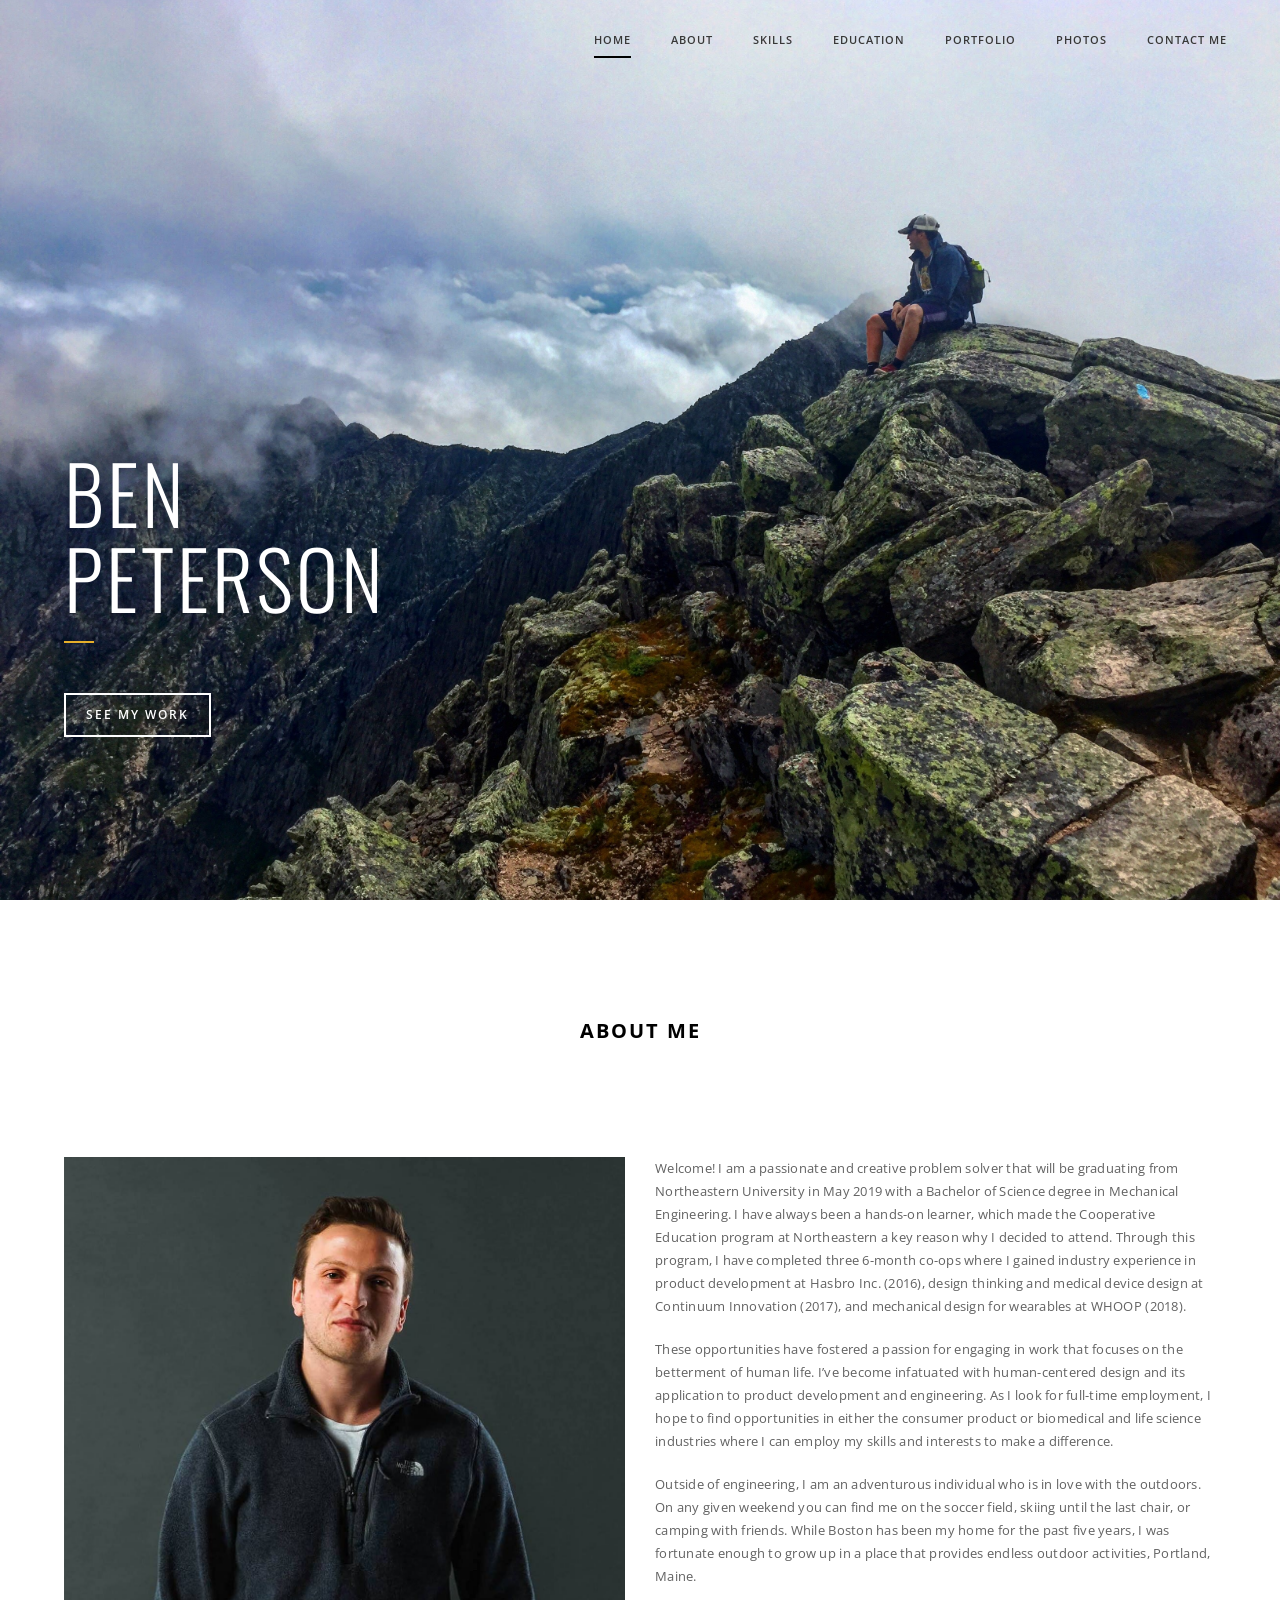
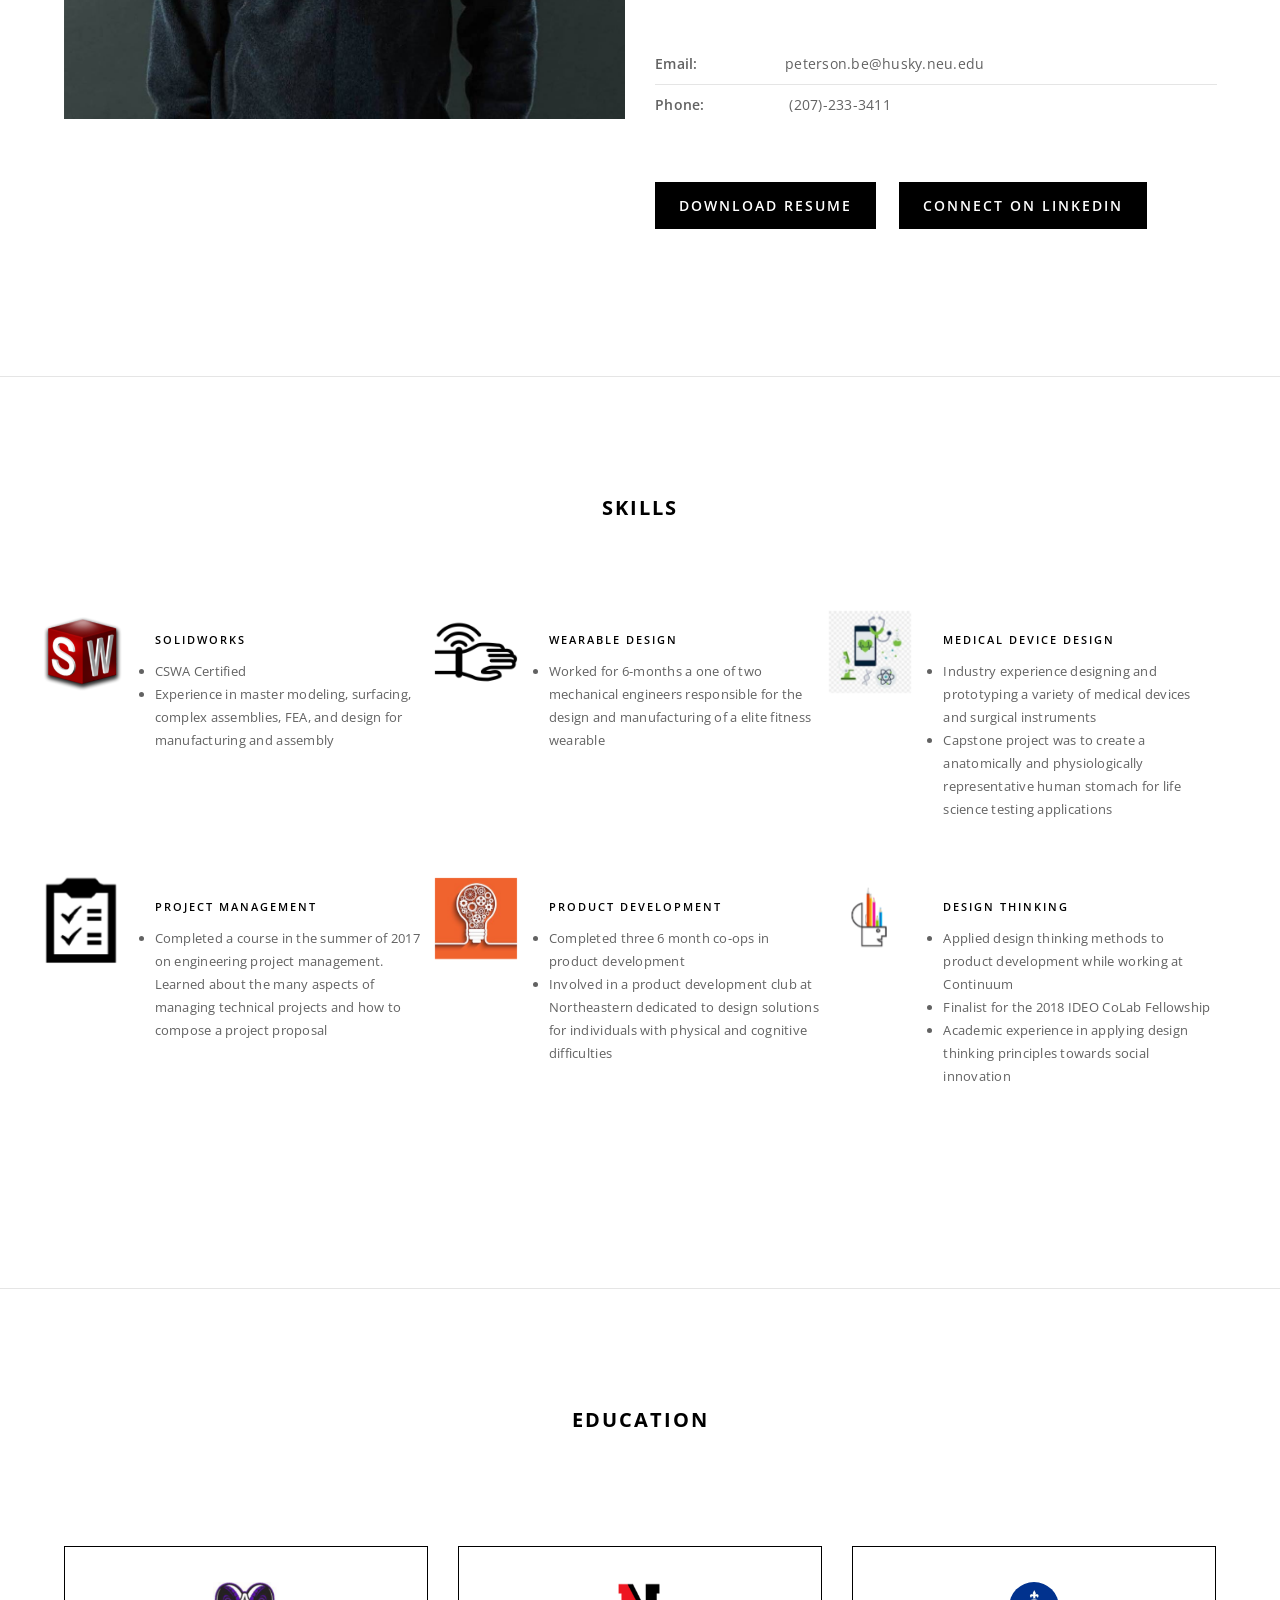
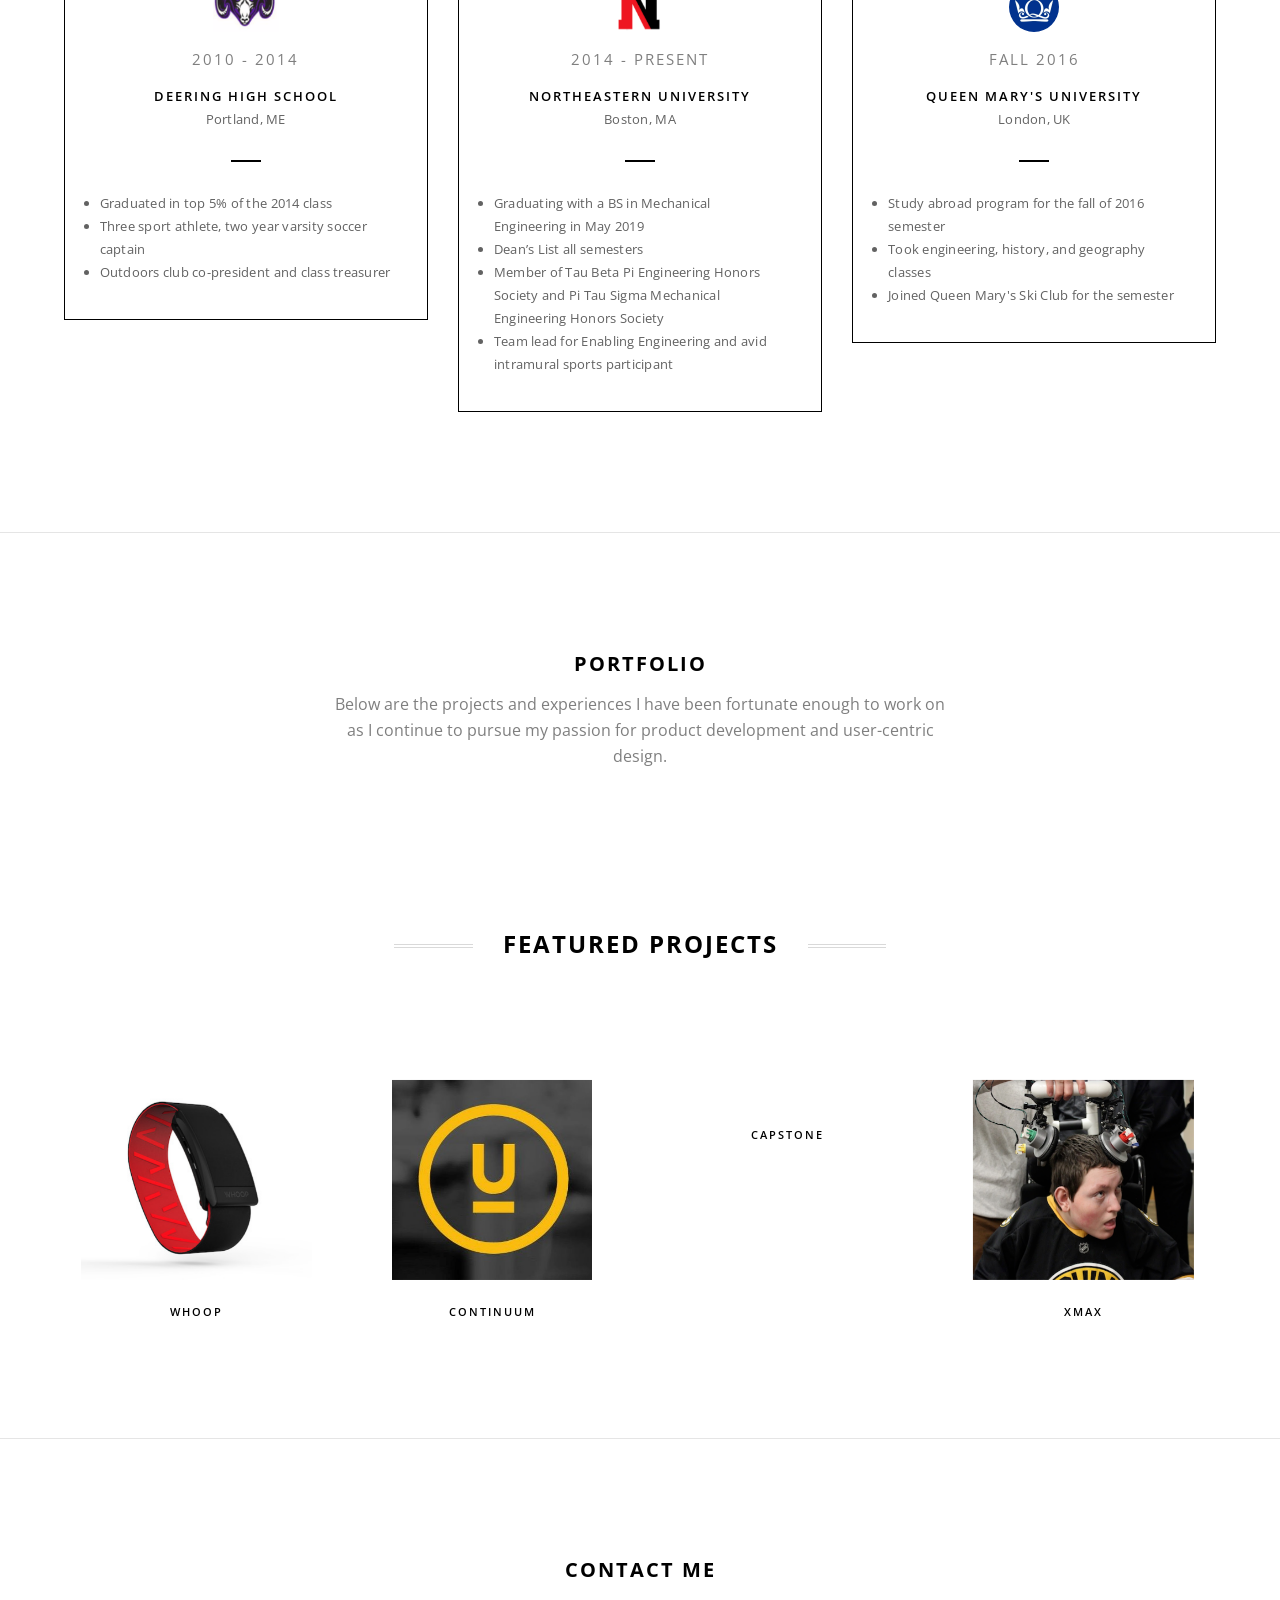
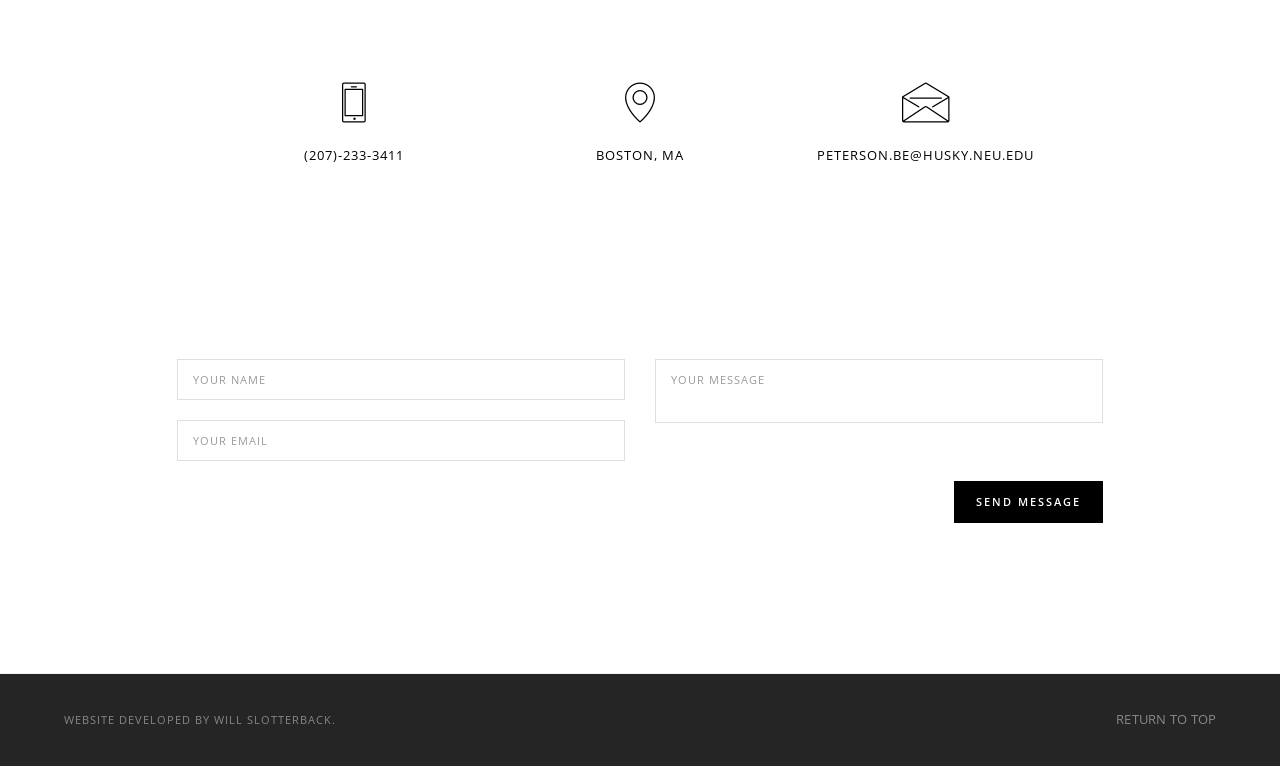
==== commit 06657916: "Add XMAX page" ====
--- a/index.html
+++ b/index.html
@@ -311,13 +311,13 @@
                             </div>
                             <div class="row">
                                 <div class="col-md-3 col-sm-6 text-center sm-margin-bottom-ten">
-                                  <a href="./projects/project_template.html">
+                                  <a href="./comingsoon.html">
                                     <img alt="" src="./images/whoopstrap.jpeg" class="project-image">
                                     <h5 class="margin-ten no-margin-bottom xs-margin-top-five">Whoop</h5>
                                   </a>
                                 </div>
                                 <div class="col-md-3 col-sm-6 text-center sm-margin-bottom-ten">
-                                  <a href="./projects/project_template.html">
+                                  <a href="./projects/continuum.html">
                                     <img alt="" src="./images/continuum.jpg" class="project-image">
                                     <h5 class="margin-ten no-margin-bottom xs-margin-top-five">Continuum</h5>
                                   </a>
@@ -329,7 +329,7 @@
                                   </a>
                                 </div>
                                 <div class="col-md-3 col-sm-6 text-center ">
-                                  <a href="./projects/project_template.html">
+                                  <a href="./projects/xmax.html">
                                     <img alt="" src="./images/xmax_logo.PNG" class="project-image">
                                     <h5 class="margin-ten no-margin-bottom xs-margin-top-five">Xmax</h5>
                                   </a>
--- a/css/custom-css.css
+++ b/css/custom-css.css
@@ -5,3 +5,36 @@
 .project-image {
   height: 200px;
 }
+
+.flex-center {
+  display: flex;
+  align-items: center;
+  justify-content: center;
+}
+
+.bulleted-list {
+  display: block;
+  list-style-type: disc;
+  margin-top: 2rem;
+  margin-bottom: 1rem;
+  margin-left: 0;
+  margin-right: 0;
+  padding-left: 40px;
+}
+
+.bulleted-list > li {
+  padding-bottom: 2rem;
+}
+
+.underline-link {
+  text-decoration: underline;
+}
+
+.underline-link:hover {
+  text-decoration: underline;
+  color: blue;
+}
+
+.xmax-bg {
+  background-position: 0 -150px !important;
+}
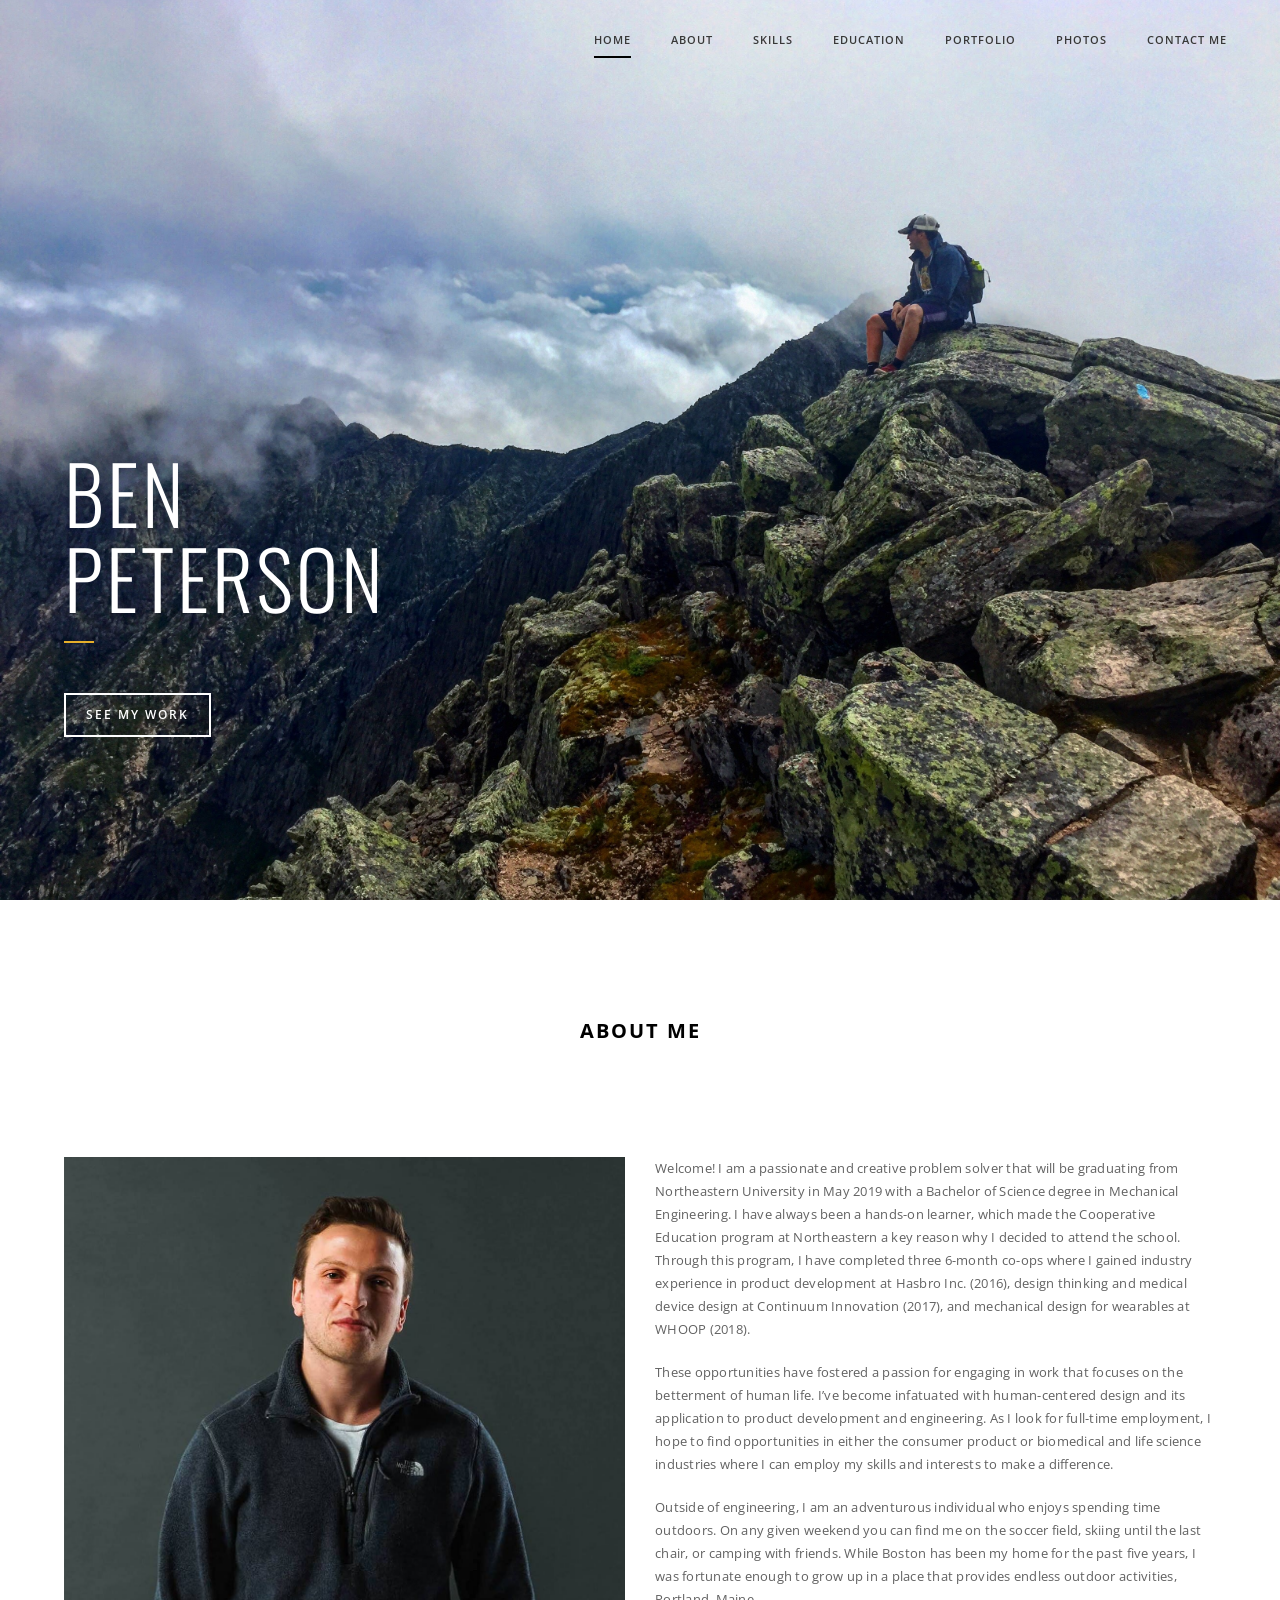
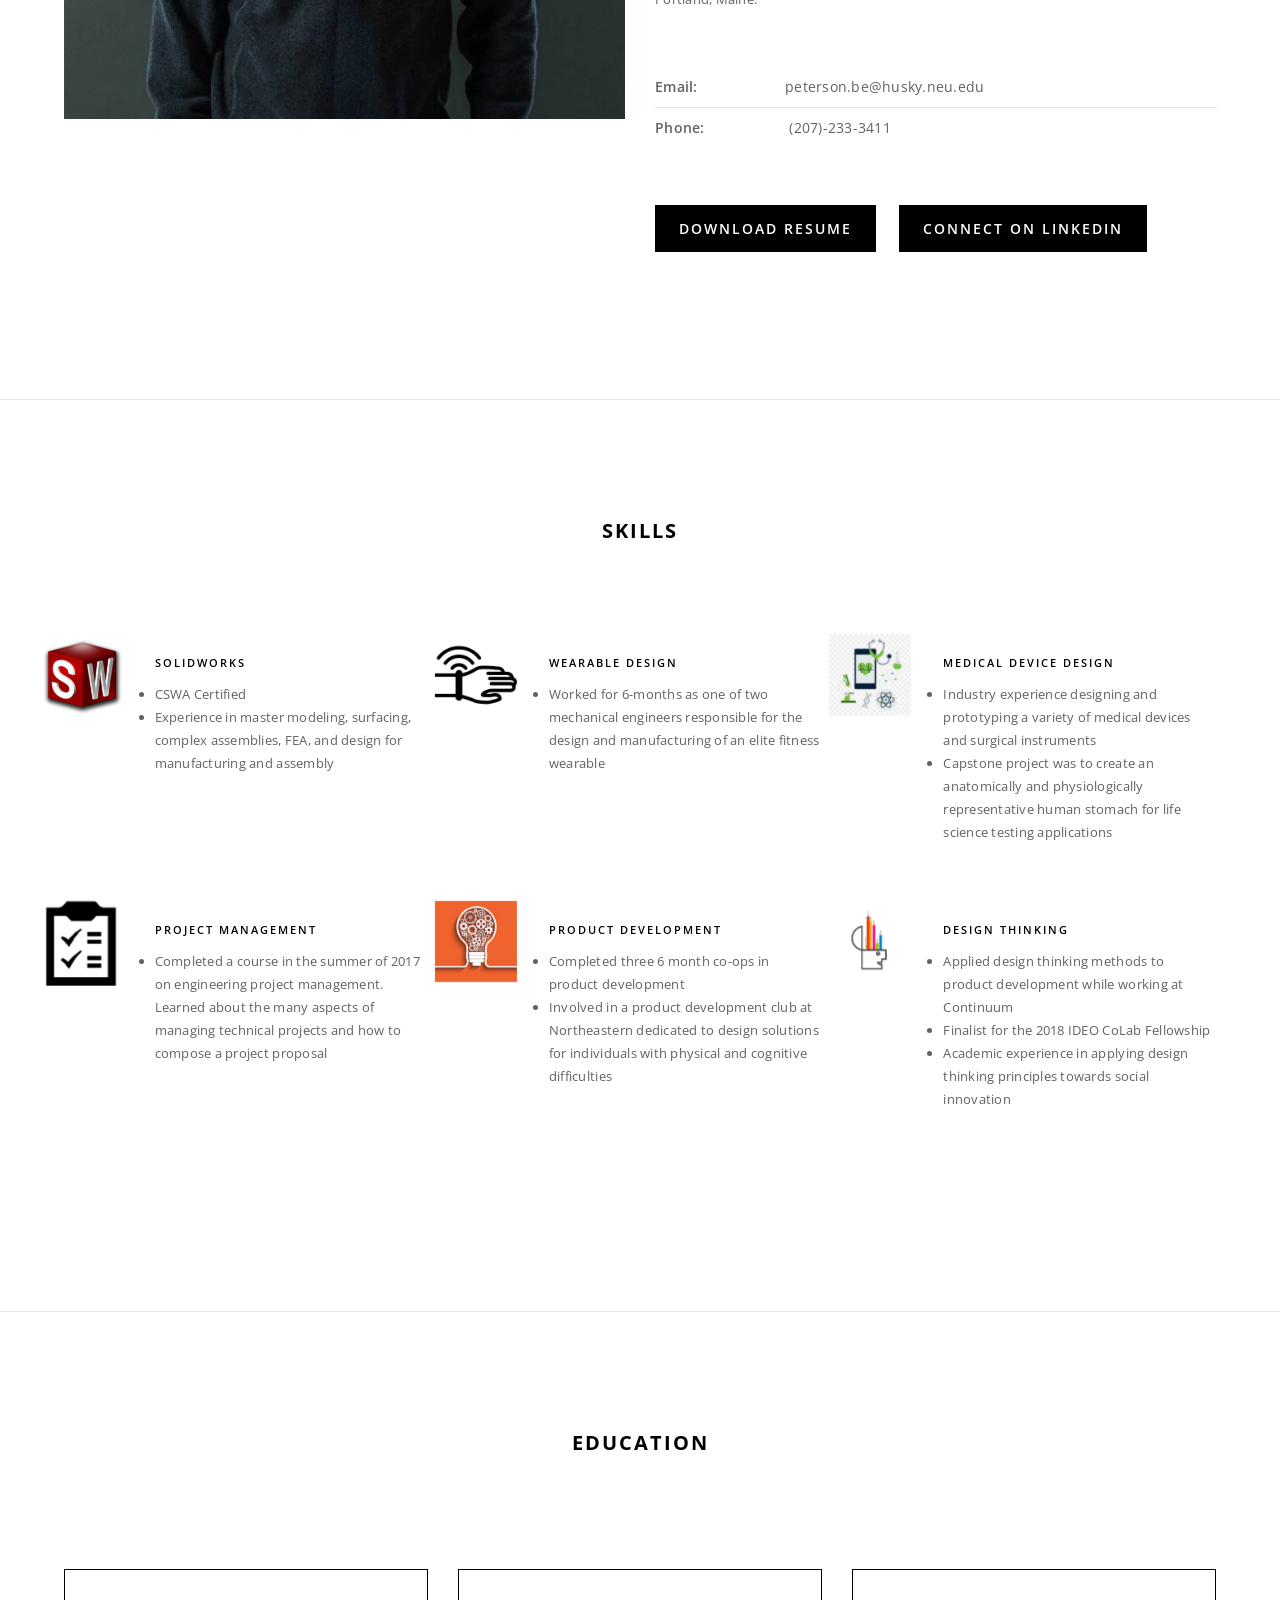
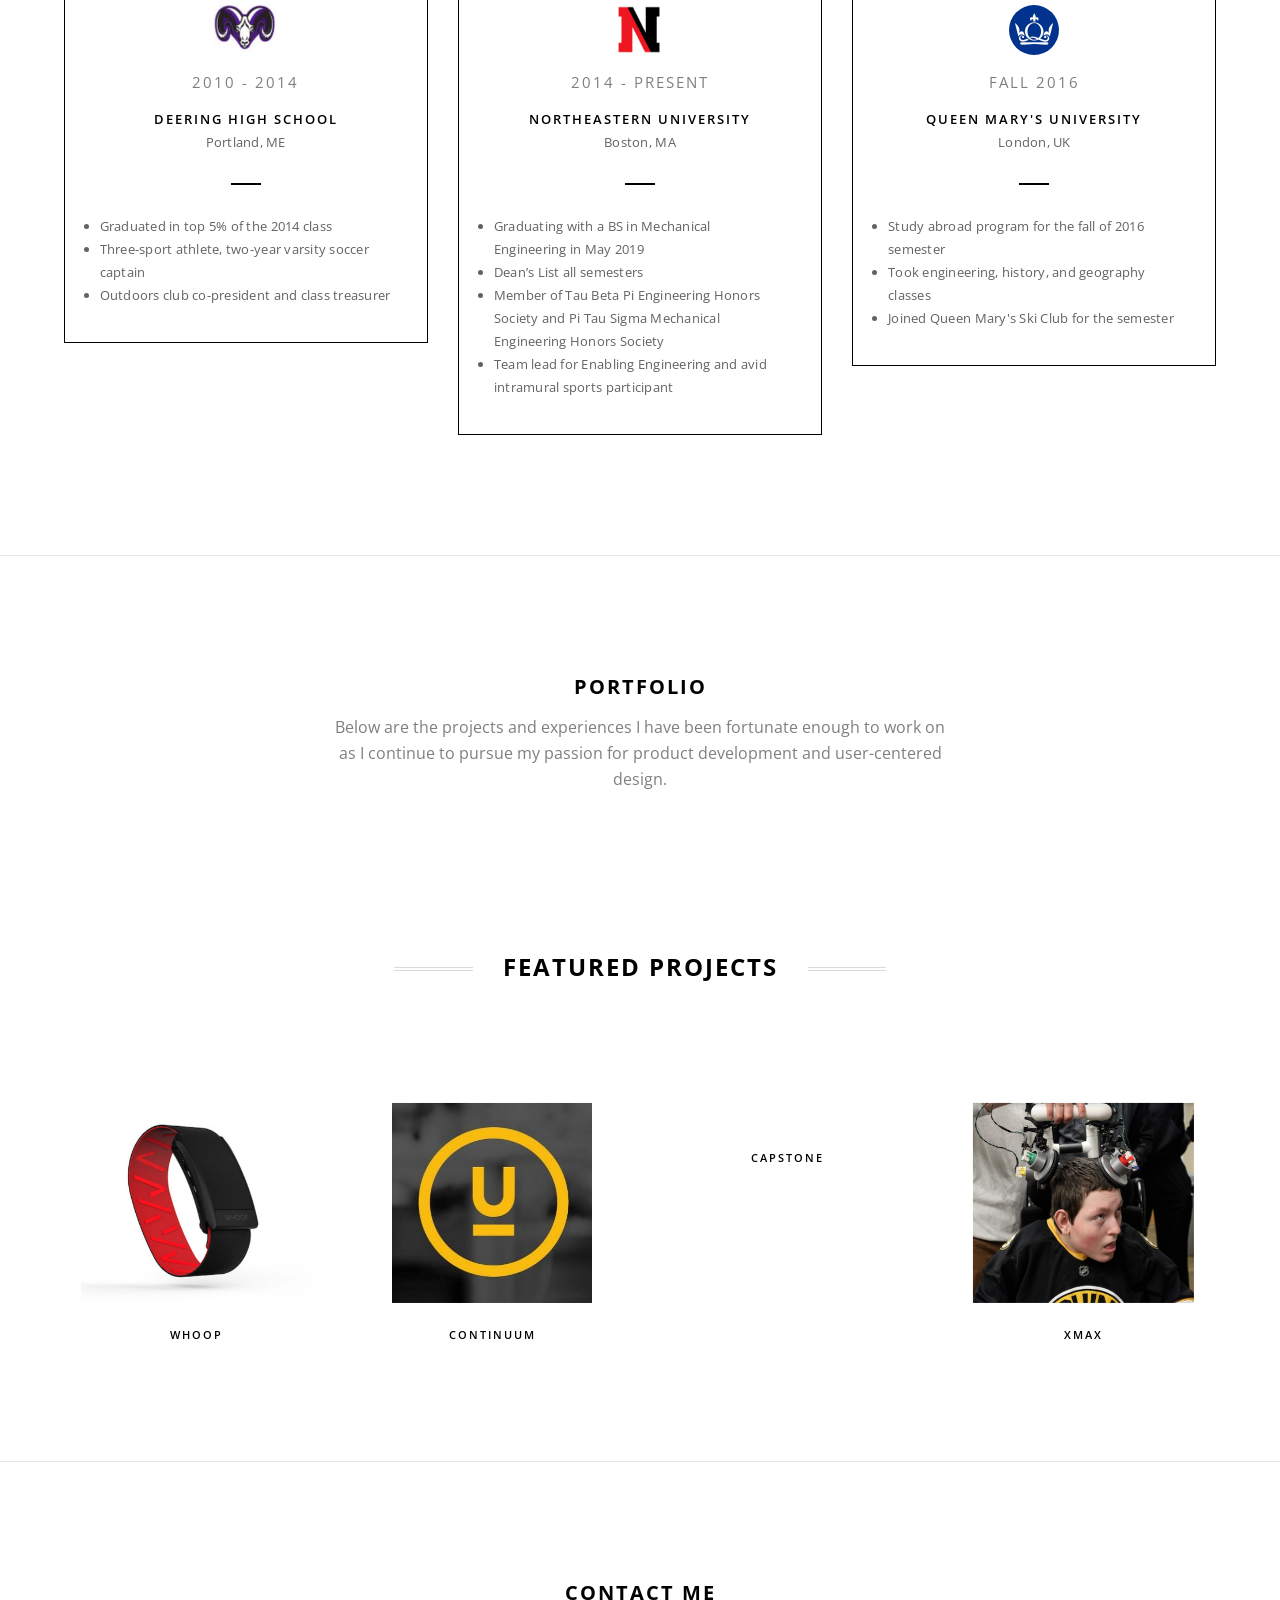
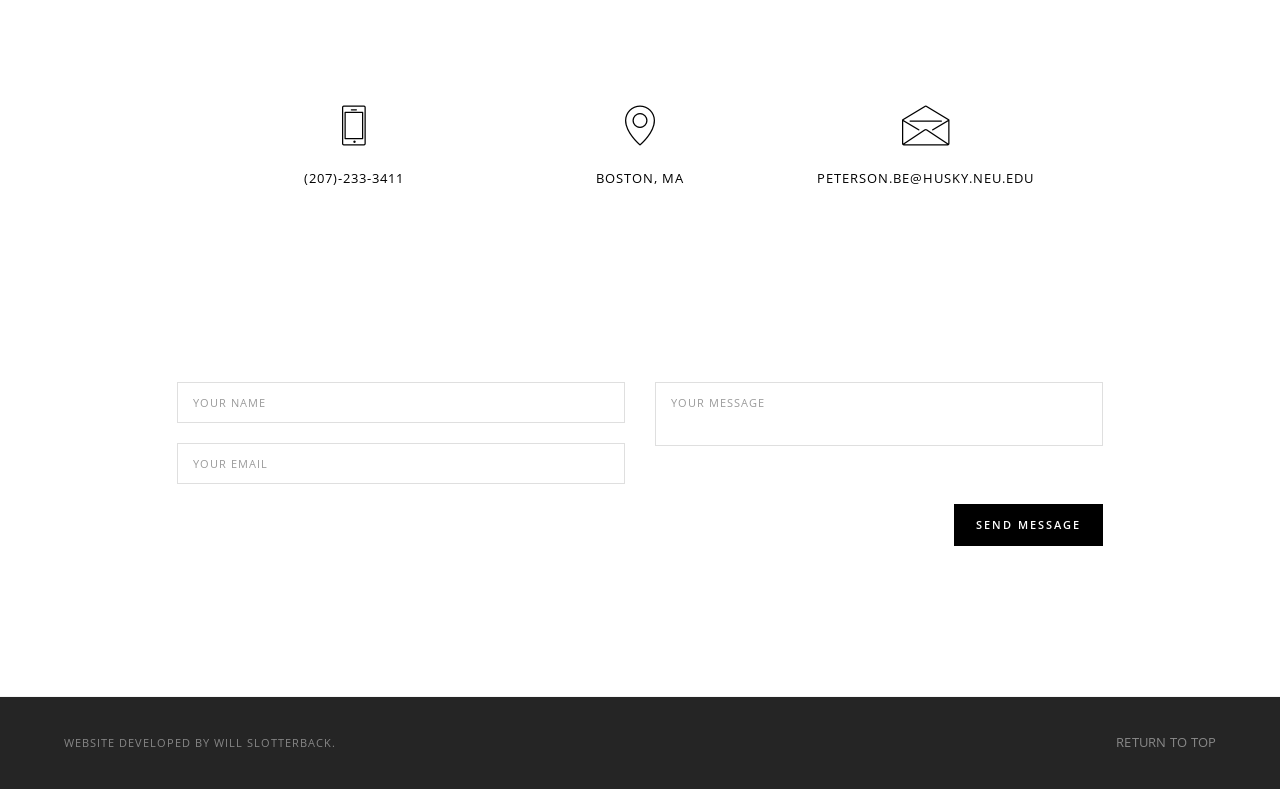
==== commit a1a3a57b: "Add Whoop Page" ====
--- a/index.html
+++ b/index.html
@@ -102,9 +102,9 @@
                     </div>
                     <div class="col-md-6 col-sm-6 sm-margin-bottom-ten">
                         <div class="col-md-12 col-sm-12 no-padding">
-                            <p>Welcome! I am a passionate and creative problem solver that will be graduating from Northeastern University in May 2019 with a Bachelor of Science degree in Mechanical Engineering. I have always been a hands-on learner, which made the Cooperative Education program at Northeastern a key reason why I decided to attend. Through this program, I have completed three 6-month co-ops where I gained industry experience in product development at Hasbro Inc. (2016), design thinking and medical device design at Continuum Innovation (2017), and mechanical design for wearables at WHOOP (2018).</p>
+                            <p>Welcome! I am a passionate and creative problem solver that will be graduating from Northeastern University in May 2019 with a Bachelor of Science degree in Mechanical Engineering. I have always been a hands-on learner, which made the Cooperative Education program at Northeastern a key reason why I decided to attend the school. Through this program, I have completed three 6-month co-ops where I gained industry experience in product development at Hasbro Inc. (2016), design thinking and medical device design at Continuum Innovation (2017), and mechanical design for wearables at WHOOP (2018).</p>
                             <p>These opportunities have fostered a passion for engaging in work that focuses on the betterment of human life. I’ve become infatuated with human-centered design and its application to product development and engineering. As I look for full-time employment, I hope to find opportunities in either the consumer product or biomedical and life science industries where I can employ my skills and interests to make a difference.</p>
-                            <p>Outside of engineering, I am an adventurous individual who is in love with the outdoors. On any given weekend you can find me on the soccer field, skiing until the last chair, or camping with friends. While Boston has been my home for the past five years, I was fortunate enough to grow up in a place that provides endless outdoor activities, Portland, Maine.</p>
+                            <p>Outside of engineering, I am an adventurous individual who enjoys spending time outdoors. On any given weekend you can find me on the soccer field, skiing until the last chair, or camping with friends. While Boston has been my home for the past five years, I was fortunate enough to grow up in a place that provides endless outdoor activities, Portland, Maine.</p>
                             <ul class="list-line margin-ten text-med">
                                 <li><span class="font-weight-600">Email:</span>peterson.be@husky.neu.edu</li>
                                 <li><span class="font-weight-600">Phone:</span> (207)-233-3411</li>
@@ -148,7 +148,7 @@
                             <div class="col-md-9 col-sm-9 col-xs-9 no-padding text-left f-right">
                                 <h5 class="margin-five no-margin-top">Wearable Design</h5>
                                 <ul class="bullet-list">
-                                    <li>Worked for 6-months a one of two mechanical engineers responsible for the design and manufacturing of a elite fitness wearable</li>
+                                    <li>Worked for 6-months as one of two mechanical engineers responsible for the design and manufacturing of an elite fitness wearable</li>
                                 </ul>
                             </div>
                         </div>
@@ -162,7 +162,7 @@
                                 <h5 class="margin-five no-margin-top">Medical Device Design</h5>
                                 <ul class="bullet-list">
                                     <li>Industry experience designing and prototyping a variety of medical devices and surgical instruments</li>
-                                    <li>Capstone project was to create a anatomically and physiologically representative human stomach for life science testing applications</li>
+                                    <li>Capstone project was to create an anatomically and physiologically representative human stomach for life science testing applications</li>
                                 </ul>
                             </div>
                         </div>
@@ -237,7 +237,7 @@
                                     <div class="separator-line bg-black margin-ten"></div>
                                     <ul class="bullet-list">
                                         <li>Graduated in top 5% of the 2014 class</li>
-                                        <li>Three sport athlete, two year varsity soccer captain</li>
+                                        <li>Three-sport athlete, two-year varsity soccer captain</li>
                                         <li>Outdoors club co-president and class treasurer</li>
                                     </ul>
                                 </div>
@@ -295,7 +295,7 @@
                     </div>
                     <!-- end section title -->
                     <div class="col-md-6 margin-three center-col text-center">
-                        <h4 class="gray-text">Below are the projects and experiences I have been fortunate enough to work on as I continue to pursue my passion for product development and user-centric design.</h4>
+                        <h4 class="gray-text">Below are the projects and experiences I have been fortunate enough to work on as I continue to pursue my passion for product development and user-centered design.</h4>
                     </div>
                     <!-- featured projects section -->
                     <section>
@@ -311,7 +311,7 @@
                             </div>
                             <div class="row">
                                 <div class="col-md-3 col-sm-6 text-center sm-margin-bottom-ten">
-                                  <a href="./comingsoon.html">
+                                  <a href="./projects/whoop.html">
                                     <img alt="" src="./images/whoopstrap.jpeg" class="project-image">
                                     <h5 class="margin-ten no-margin-bottom xs-margin-top-five">Whoop</h5>
                                   </a>
@@ -323,7 +323,7 @@
                                   </a>
                                 </div>
                                 <div class="col-md-3 col-sm-6 text-center xs-margin-bottom-ten">
-                                  <a href="./projects/project_template.html">
+                                  <a href="./comingsoon.html">
                                     <img alt="" src="./images/capstone_logo.png" class="project-image">
                                     <h5 class="margin-ten no-margin-bottom xs-margin-top-five">Capstone</h5>
                                   </a>
--- a/css/style.css
+++ b/css/style.css
@@ -8,7 +8,7 @@
 ----------------------------------
 
 Table of contents
-        
+
     01.  Google font
     02.  Reset
     03.  Typography
@@ -77,7 +77,7 @@
 ::-moz-selection { color:#000; background:#dcdcdc; }
 ::-webkit-input-placeholder { color: #999; text-overflow: ellipsis; }
 :-moz-placeholder { color: #999 !important; text-overflow: ellipsis; opacity:1; }
-::-moz-placeholder { color: #999 !important; text-overflow: ellipsis; opacity:1; } 
+::-moz-placeholder { color: #999 !important; text-overflow: ellipsis; opacity:1; }
 :-ms-input-placeholder { color: #999 !important; text-overflow: ellipsis; opacity:1; }
 ::-webkit-scrollbar { width:12px }
 ::-webkit-scrollbar-track { -webkit-box-shadow:inset 0 0 6px rgba(0,0,0,.3); -moz-box-shadow:inset 0 0 6px rgba(0,0,0,.3); box-shadow:inset 0 0 6px rgba(0,0,0,.3); }
@@ -134,7 +134,7 @@
 .title-extra-large{ font-size:35px !important; line-height:43px !important;}
 
 /* text color */
-.white-text{ color:#FFF !important} 
+.white-text{ color:#FFF !important}
 .magenta-text{ color:#d94378 !important}
 .orange-text{ color:#ff513b !important}
 .orange-light-text{ color:#ef824c !important}
@@ -292,9 +292,9 @@
 .padding-four { padding-top:4% !important; padding-bottom:4% !important}
 .padding-five { padding-top:5% !important; padding-bottom:5% !important}
 .padding-six { padding-top:3% !important; padding-left:3% !important; padding-right:3% !important;}
-.padding-seven { padding:6%} 
+.padding-seven { padding:6%}
 .padding-eight { padding-top:20%; padding-bottom: 20%}
-.padding-nine { padding:6% 0} 
+.padding-nine { padding:6% 0}
 .padding-twenty-nine{ padding:15% !important}
 .padding-left-right { padding-right:6% !important; padding-left:6% !important;}
 .padding-two-bottom { padding-bottom: 2% !important; }
@@ -559,7 +559,7 @@
 /*  non sticky  */
 .non-sticky {position: relative;}
 
-/* header without cart search section */ 
+/* header without cart search section */
 .header-without-cart-search .dropdown-menu { right:15px}
 .header-without-cart-search .dropdown.simple-dropdown .dropdown-menu { left: auto !important; right: 0 !important;}
 .header-without-cart-search .navbar-right .dropdown-menu {left:auto; right: 15px;}
@@ -868,7 +868,7 @@
 
 .standard-slider { height: 60% !important; }
 .standard-with-slider { height: 73% !important; }
-.standard-with-slider .carousel-control.right, 
+.standard-with-slider .carousel-control.right,
 .standard-with-slider .carousel-control.left { top: 42%; }
 .list-icon i { margin-right: 3%; }
 
@@ -933,7 +933,7 @@
 
 /* single #3 */
 .project-highlight {  font-size: 12px; font-weight: 400; letter-spacing: 2px; text-transform: uppercase;  }
-.project-highlight span {display: block; font-size: 14px; font-weight: 600; letter-spacing: 3px;}
+.project-highlight span {display: block; font-size: 18px; font-weight: 600; letter-spacing: 3px;}
 
 /* single #4 */
 .great-result { position: relative; z-index: 3 }
@@ -983,7 +983,7 @@
 .notify-me-main .btn-small { width: 30%; float: left; font-family: 'Open Sans', sans-serif; padding:5px 14px !important}
 .notify-me-main .btn-small:hover { background-color: #000; color: #fff}
 .notify-me-main .footer-social i { margin: 0 18px}
-.notify-me-main .footer-social a i { color: #000} 
+.notify-me-main .footer-social a i { color: #000}
 
 /* ===================================
     Coming soon - animation
@@ -997,7 +997,7 @@
 #counter-underconstruction2 .first { border-left: 0px !important; }
 #counter-underconstruction2 .number { font-size: 65px; text-align: center; font-weight: 400; line-height: 43px; }
 #counter-underconstruction2 span { display: block; font-size: 14px; text-align: center; font-weight: 400; text-transform: uppercase; margin-top:15px; }
- 
+
 /* only ie7, ie9, ie10, ie11 */
 @media screen\0 { .notify-me-main input { /* ie7, ie9, ie10, ie11+ only */ padding-bottom: 20px; }
                   .landing-subscribe-button { padding-bottom: 9px !important} }
@@ -1044,7 +1044,7 @@
 /* blog home grid slider */
 .blog-slider-grid { position: relative; overflow: hidden; background-color: #a1a1a1}
 .blog-slider-grid figcaption{ position: absolute; z-index: 2; padding: 35px; text-align: center; width: 100%; bottom: 0; display: block; background: rgba(0,0,0,1) }
-.blog-slider-grid:hover figcaption { background: rgba(255,255,255,1);} 
+.blog-slider-grid:hover figcaption { background: rgba(255,255,255,1);}
 .blog-slider-grid:hover figcaption h3 { color: #000 }
 .blog-slider-grid:hover .btn-small-white:hover { border: 2px solid #000; color: #000; background-color: #fff}
 .blog-slider-grid:hover .btn-small-white { border: 2px solid #000; color: #fff; background-color: #000}
@@ -1215,7 +1215,7 @@
 .nav-tabs-style2 li {position: relative;}
 .nav-tabs-style2 li a {font-size: 14px; color: #626262; letter-spacing: 0.55px; border: 0; font-weight: 400; margin: 0 30px;}
 .nav-tabs-style2 li.active a { border-bottom: 0;}
-.nav-tabs-style2 li.active:before {width: 100%; height: 1px; display: inline-block; background-color: #ef824c; position: absolute; left: 0; top: 15px;} 
+.nav-tabs-style2 li.active:before {width: 100%; height: 1px; display: inline-block; background-color: #ef824c; position: absolute; left: 0; top: 15px;}
 .nav-tabs-style2 li a:hover { border-bottom: 0;}
 
 /* masonry basic */
@@ -1243,7 +1243,7 @@
 .grid figure:hover figcaption { opacity: 1; transition: all .3s ease; -webkit-transition: all .3s ease; -moz-transition: all .3s ease;}
 
 /* portfolio grid - 2 column  */
-.revolution-masonry-portfolio-list .portfolio-item { padding: 10px;} 
+.revolution-masonry-portfolio-list .portfolio-item { padding: 10px;}
 
 /* portfolio grid */
 
@@ -1437,7 +1437,7 @@
 
 /* social icon */
 .social-icon .fa { text-align: center; display: table-cell; vertical-align: middle; width: 30px; height: 30px !important; line-height: 1; font-size: 14px; -webkit-transition: all 0.4s ease; transition: all 0.4s ease; color: #fff; background: none; }
-.social-icon:hover .fa { opacity:.8} 
+.social-icon:hover .fa { opacity:.8}
 .social-icon .fa-pinterest { background-color: #cb2027; }
 .social-icon .fa-rss  { background-color: #f26522; }
 .social-icon .fa-facebook  { background-color: #3b5998; }
@@ -1765,7 +1765,7 @@
 /* sidebar */
 .colors li { position:relative; float: left;}
 .colors li a { width:33px; text-indent:-9999px; margin:0 10px 10px 0; height: 25px; float: left; border: 0;}
-.colors li.active:before { content:"\f00c"; left: 11px; position: absolute; font-family:'FontAwesome'; line-height: 25px; color:#fff; font-size: 10px} 
+.colors li.active:before { content:"\f00c"; left: 11px; position: absolute; font-family:'FontAwesome'; line-height: 25px; color:#fff; font-size: 10px}
 .colors { margin-top:25px;}
 .size {margin-top:25px;}
 .size li {width:20%;  margin:0 10px 10px 0; float:left; text-align:center; border:1px solid rgba(0,0,0,.2); font-size:10px;}
@@ -1834,7 +1834,7 @@
 .cart-total .total th { color: #000; font-size: 18px; font-weight: 600; }
 .cart-total .total td { color: #4f4f4f; font-size: 18px; font-weight: 600; }
 .cart-total tr th { color: #000; font-size: 14px; font-weight: 600; }
-.cart-total tr td { color: #4f4f4f; font-size: 14px; font-weight: 600; } 
+.cart-total tr td { color: #4f4f4f; font-size: 14px; font-weight: 600; }
 .continue-shopping { margin-left: 15px !important; }
 
 /* ===================================
@@ -1957,7 +1957,7 @@
 .popular-destinations-highlight-sub { margin-bottom:45px;}
 .travel-about-img img {max-width:80%}
 
-/* corporate */ 
+/* corporate */
 .onepage-corporate-slider h1 { font-size: 85px; font-weight: 600; letter-spacing: -2px; text-transform: lowercase; }
 .services-number {font-size:45px;}
 .grid-border .grid-border-box {padding:70px 0 !important;}
@@ -2128,17 +2128,17 @@
 
 /* onepage agency option 2 */
 .short-history .fill {top: 0;}
-.slider-home ol.carousel-indicators {display: none;} 
+.slider-home ol.carousel-indicators {display: none;}
 .sub-headline {color: #fff; font-size: 17px; font-weight: 600; background-color: #191919; padding: 30px 35px; width: auto; bottom:0px; position: absolute; left: -230px; letter-spacing: 0.30px; margin: 0 auto;-ms-transform: rotate(-90.3deg); -webkit-transform: rotate(-90.3deg); transform: rotate(-90.3deg);}
 .our-services ul {margin: 0; padding: 0 0 0 40px;}
-.our-services ul li {padding-left: 90px;} 
-.our-services ul li .number {position: absolute; left: 0; font-size: 45px; top: 10px;} 
+.our-services ul li {padding-left: 90px;}
+.our-services ul li .number {position: absolute; left: 0; font-size: 45px; top: 10px;}
 .box-min-height {min-height: 750px;}
 .our-process {clear: both;}
 .our-process .icon {display: inline-block; min-height: 85px; margin-bottom: 20px;}
 .our-process .icon img {display: inline-block; vertical-align: middle; margin-right: 20px;}
 .our-process .icon .title {line-height: 23px !important;}
-.our-process .underline-bg {background-color: #ef824c; position: absolute; left: 0;} 
+.our-process .underline-bg {background-color: #ef824c; position: absolute; left: 0;}
 .our-team-agency-social div {float: left}
 .our-team-agency-social {cursor: auto}
 .our-team-agency-social div span {font-size: 20px; color: #ef824c; margin: 0 15px; vertical-align: bottom;}
@@ -2164,19 +2164,19 @@
 .latest-blogs .like-share a {color:#c1c1c1; letter-spacing: 0.55px; font-size: 11px; margin-right:15px }
 .btn-underline {font-size: 20px; letter-spacing: 0.55px; position: relative;}
 .btn-underline .underline-bg {background-color: #ef824c; left: 0; position: absolute; top: 12px; margin: 0;}
-.latest-blogs .like-share .fa {color: #ef824c;}  
+.latest-blogs .like-share .fa {color: #ef824c;}
 .contact-map { min-height:440px; padding: 60px 40px }
 .map-contact {padding: 10% 10% 0 10%;  min-height:440px;}
 .map-contact ul li {font-size: 14px; font-weight: 400; color: #fff; margin-bottom:30px; padding: 0 0 0 40px; text-transform: uppercase; position: relative;}
 .map-contact ul li a { color: #fff;}
 .map-contact ul li span { position: absolute; left: 0; top: 5px;}
-.map-contact ul li .fa {font-size: 21px; color: #fff;} 
+.map-contact ul li .fa {font-size: 21px; color: #fff;}
 
 /* about us option 2 */
 .specialise-box { min-height: 410px;}
 
-@media screen and (-webkit-min-device-pixel-ratio:0) { 
-  #safari { display: block; } 
+@media screen and (-webkit-min-device-pixel-ratio:0) {
+  #safari { display: block; }
   nav * { transition-timing-function: none; -moz-transition-timing-function: none; -webkit-transition-timing-function: none; -o-transition-timing-function: none; transition-duration: 0s; -moz-transition-duration: 0s; -webkit-transition-duration: 0s; -o-transition-duration: 0s; }
 }
 
@@ -2204,4 +2204,4 @@
 .icon {
     padding: 5%;
     margin: -30%;
-}+}
--- a/css/custom-css.css
+++ b/css/custom-css.css
@@ -15,7 +15,6 @@
 .bulleted-list {
   display: block;
   list-style-type: disc;
-  margin-top: 2rem;
   margin-bottom: 1rem;
   margin-left: 0;
   margin-right: 0;
@@ -36,5 +35,36 @@
 }
 
 .xmax-bg {
-  background-position: 0 -150px !important;
+  background-image: url("../images/xmax_background.JPG");
+  background-size: cover;
+  background-position: 0 -250px;
+  background-repeat: no-repeat;
 }
+
+.project-box {
+  margin: 2rem 0;
+  padding: 2rem;
+  border: 1px solid lightgray;
+}
+
+.continuum-bg {
+  background-image: url("../images/continuumbackground.png");
+  background-size: cover;
+  background-repeat: no-repeat;
+}
+
+.whoop-bg {
+  background-image: url("../images/whoop_bg.png");
+  background-size: cover;
+  background-repeat: no-repeat;
+  padding: 8rem 0 !important;
+}
+
+.bg-white-light {
+  display: flex;
+  flex-direction: column;
+  padding: 2rem;
+  justify-content: center;
+  align-items: center;
+  background: rgba(255, 255, 255, 0.5)
+}
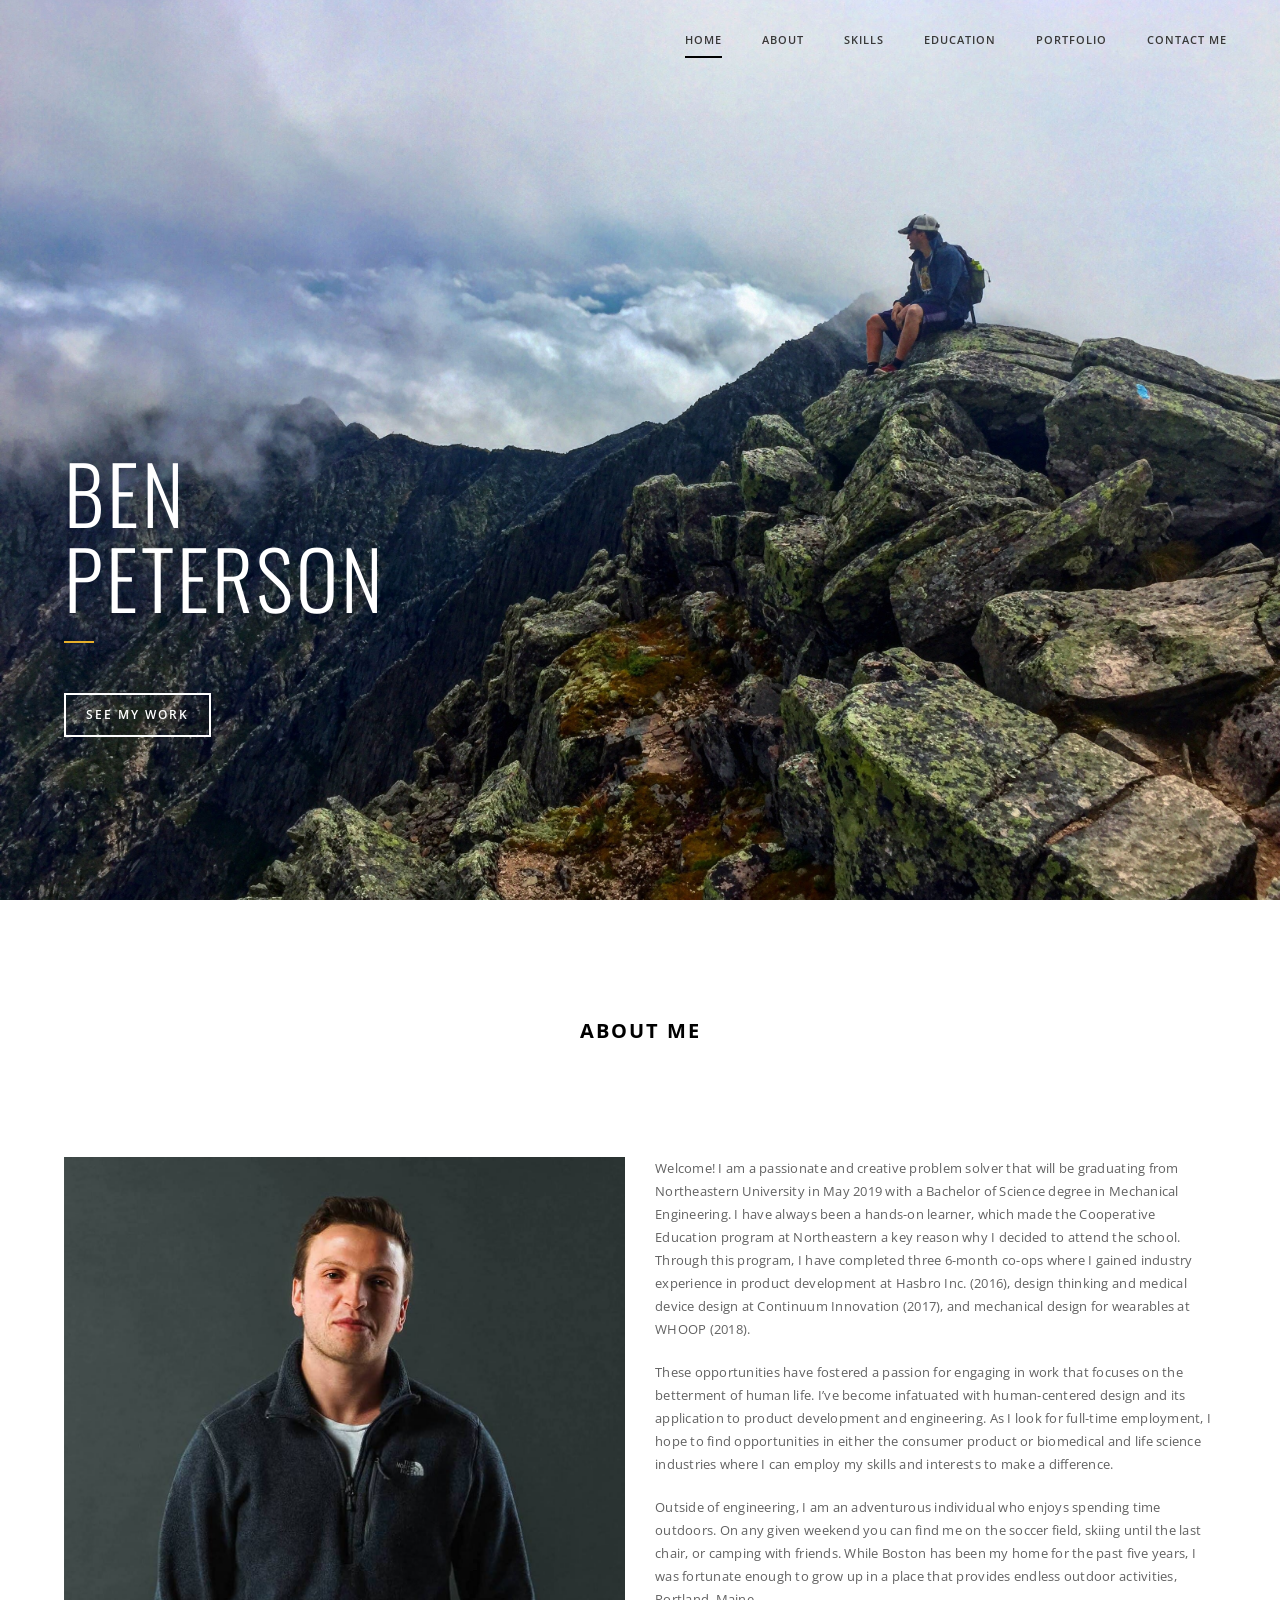
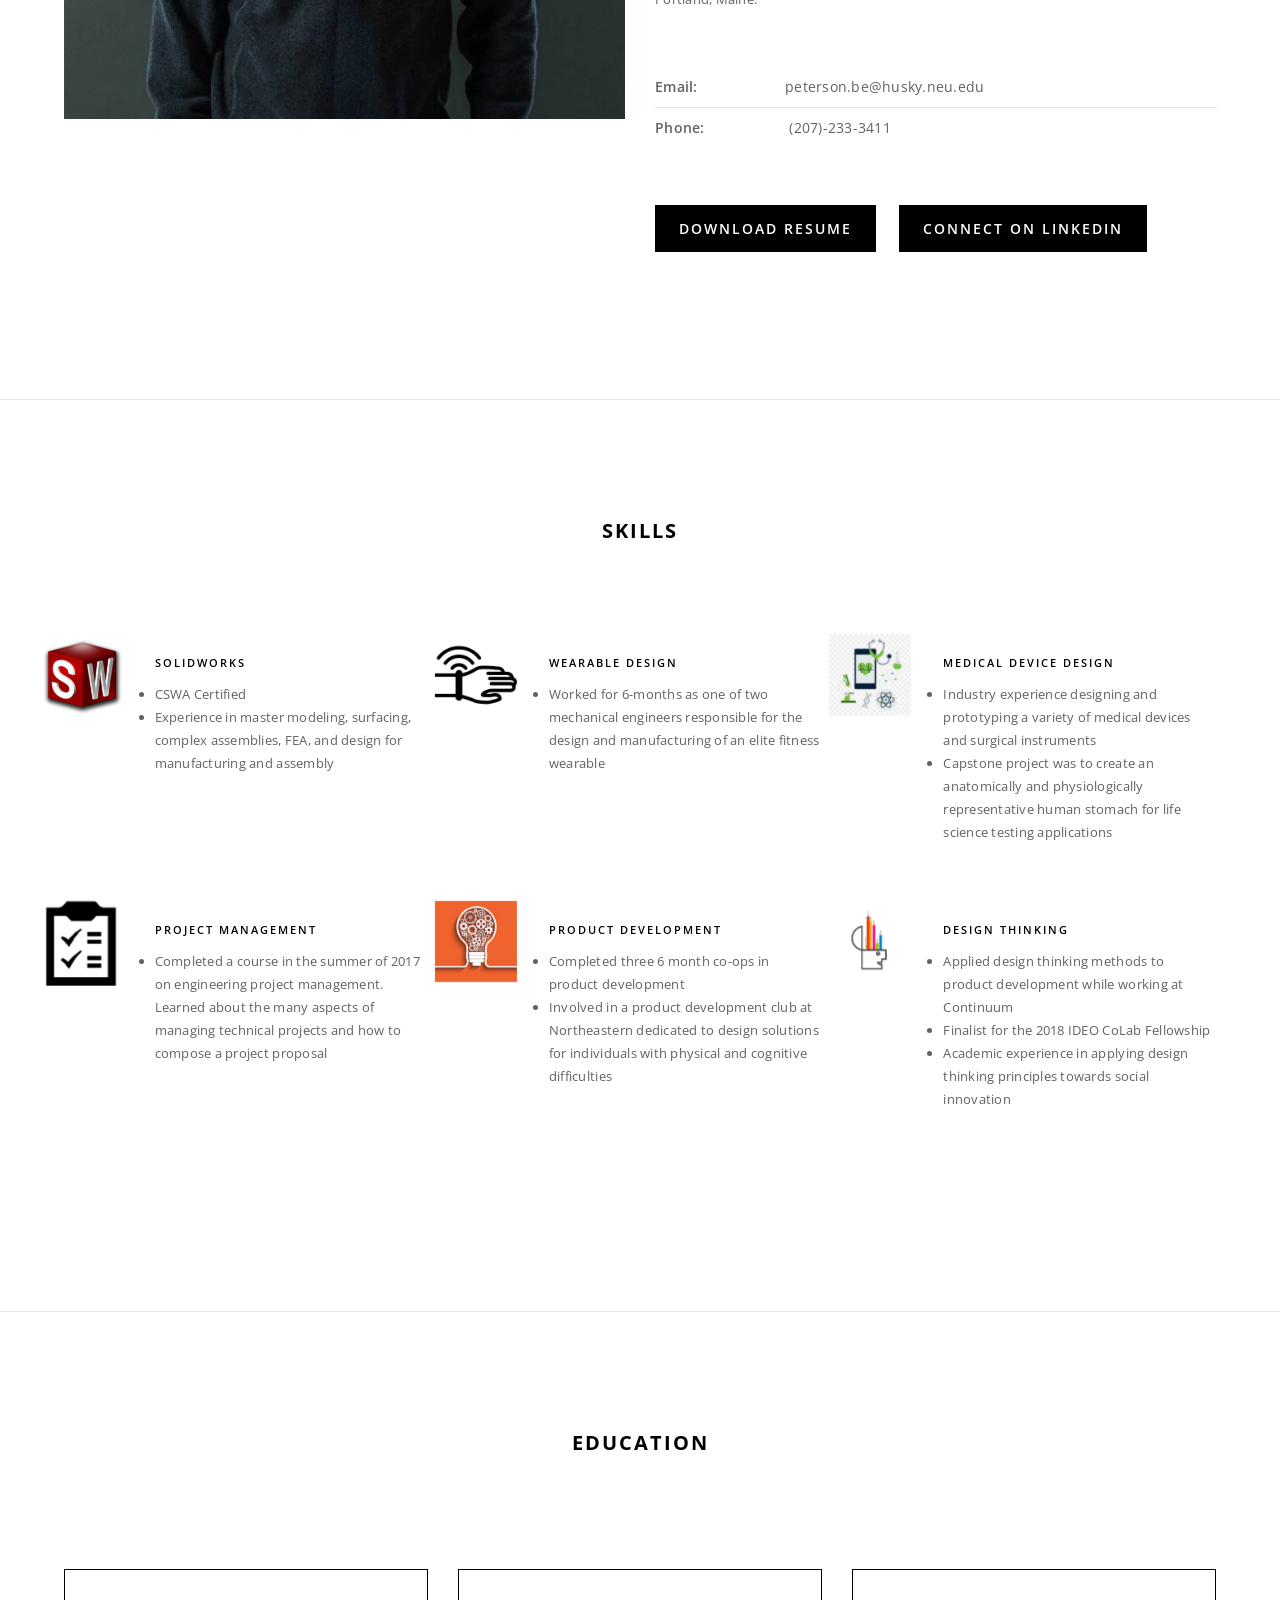
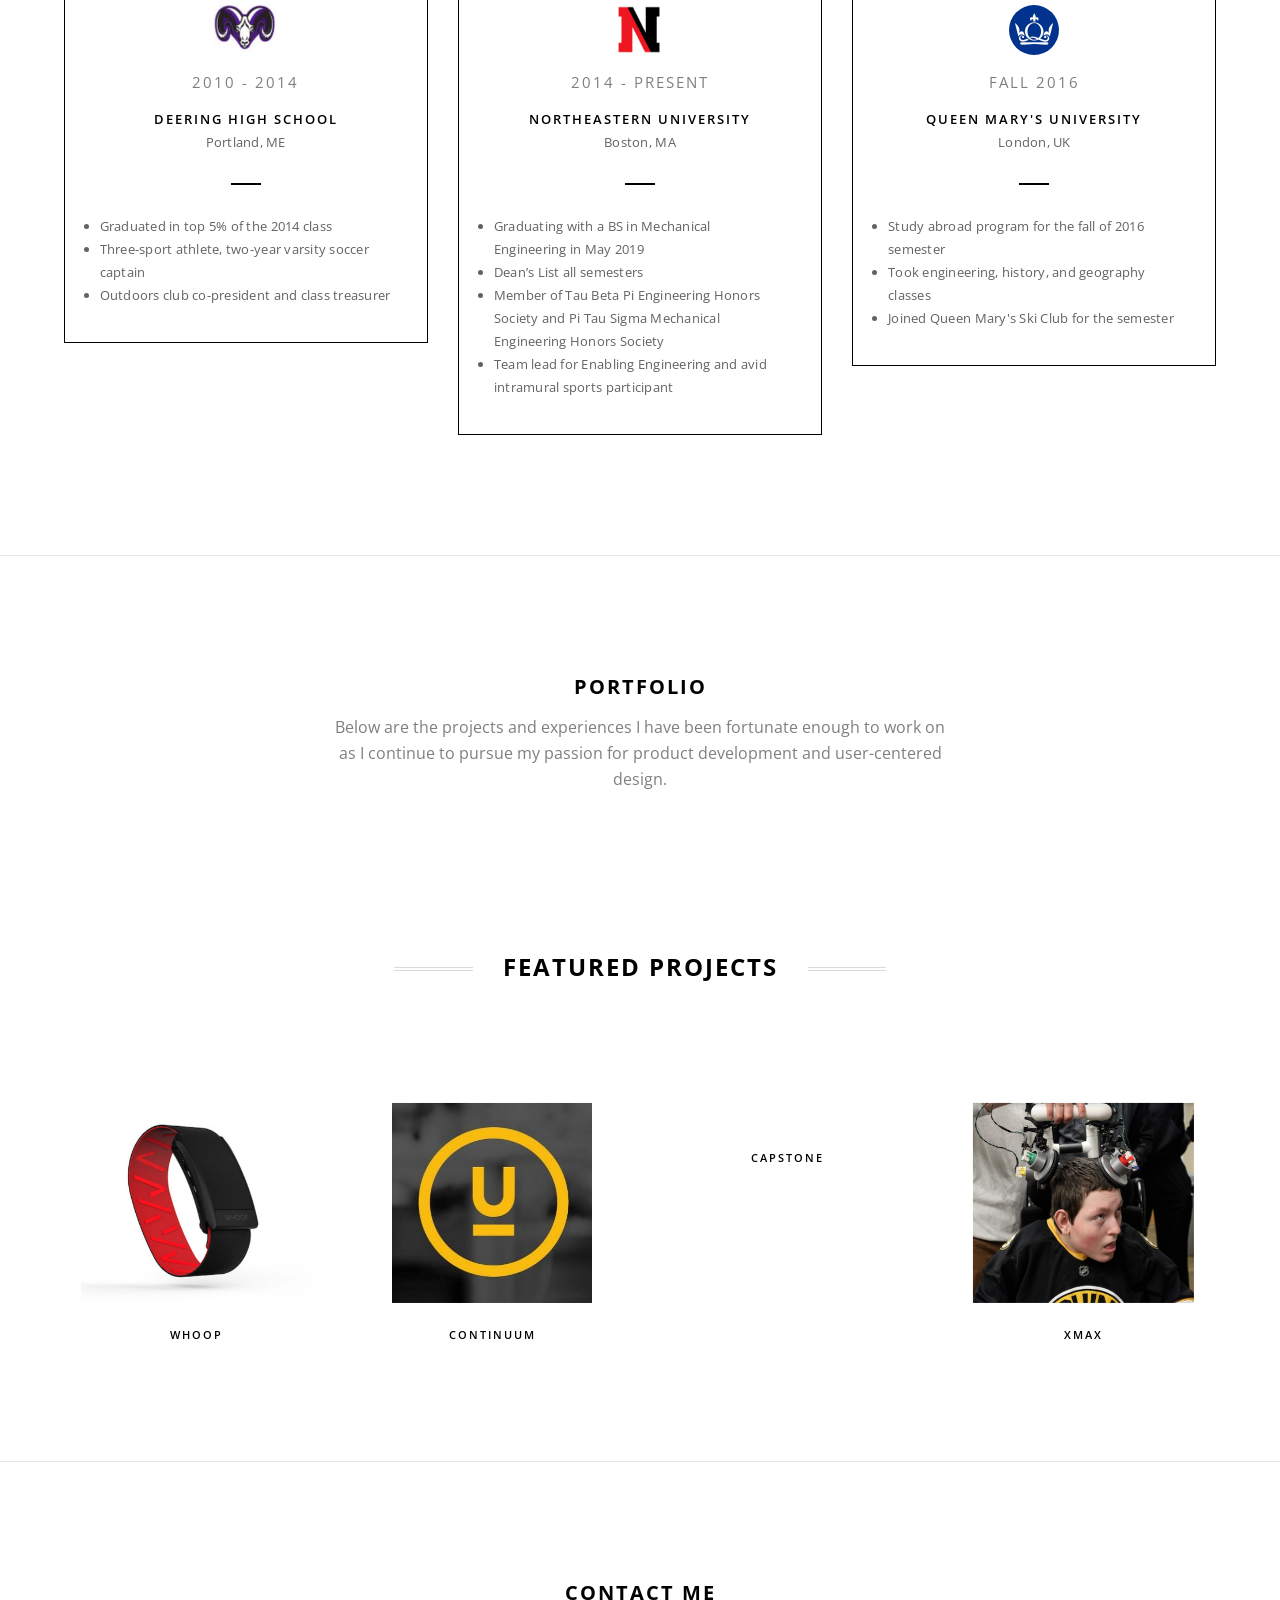
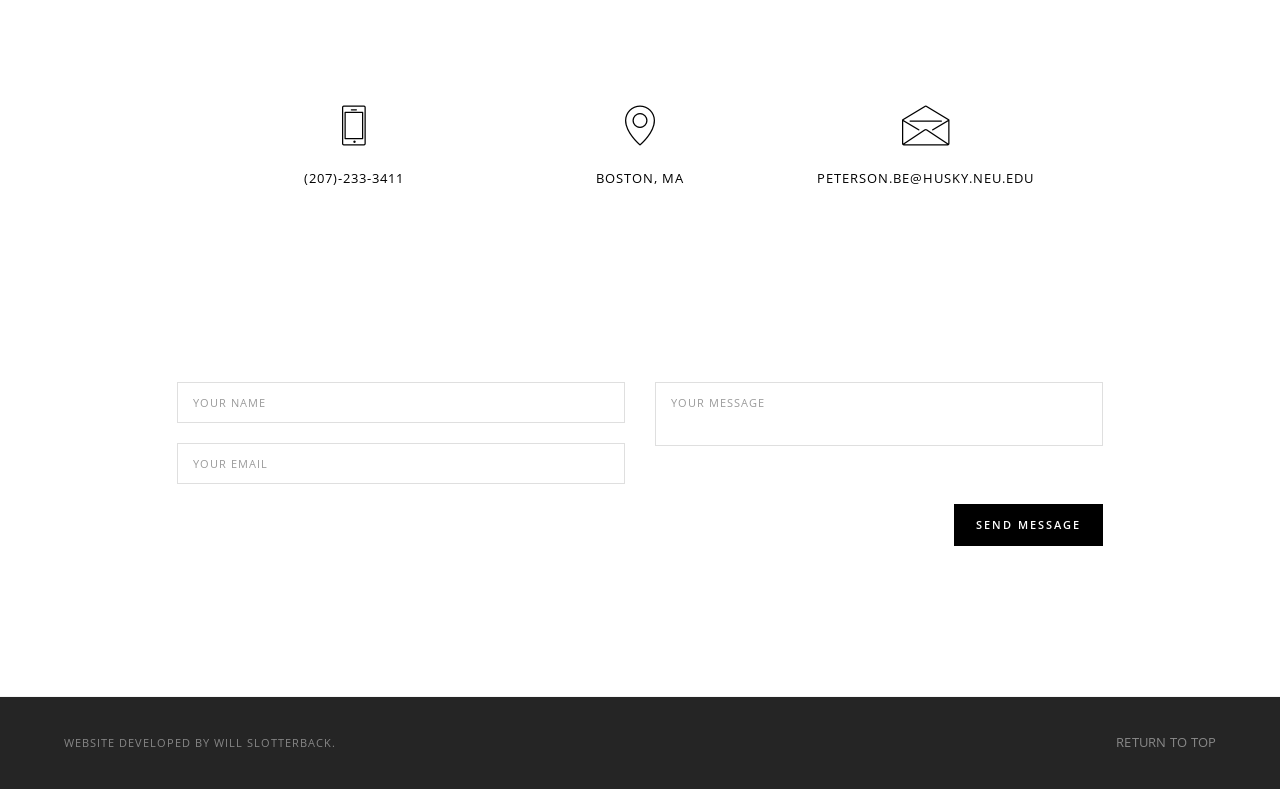
==== commit ffc11e0c: "Remove photos link" ====
--- a/index.html
+++ b/index.html
@@ -56,7 +56,6 @@
                                 <li><a href="#skills" class="inner-link">Skills</a> </li>
                                 <li><a href="#education" class="inner-link">Education</a></li>
                                 <li><a href="#portfolio" class="inner-link">Portfolio</a></li>
-                                <li><a href="#photos" class="inner-link">Photos</a></li>
                                 <li><a href="#contact" class="inner-link">Contact Me</a></li>
                             </ul>
                             <!-- end main menu -->
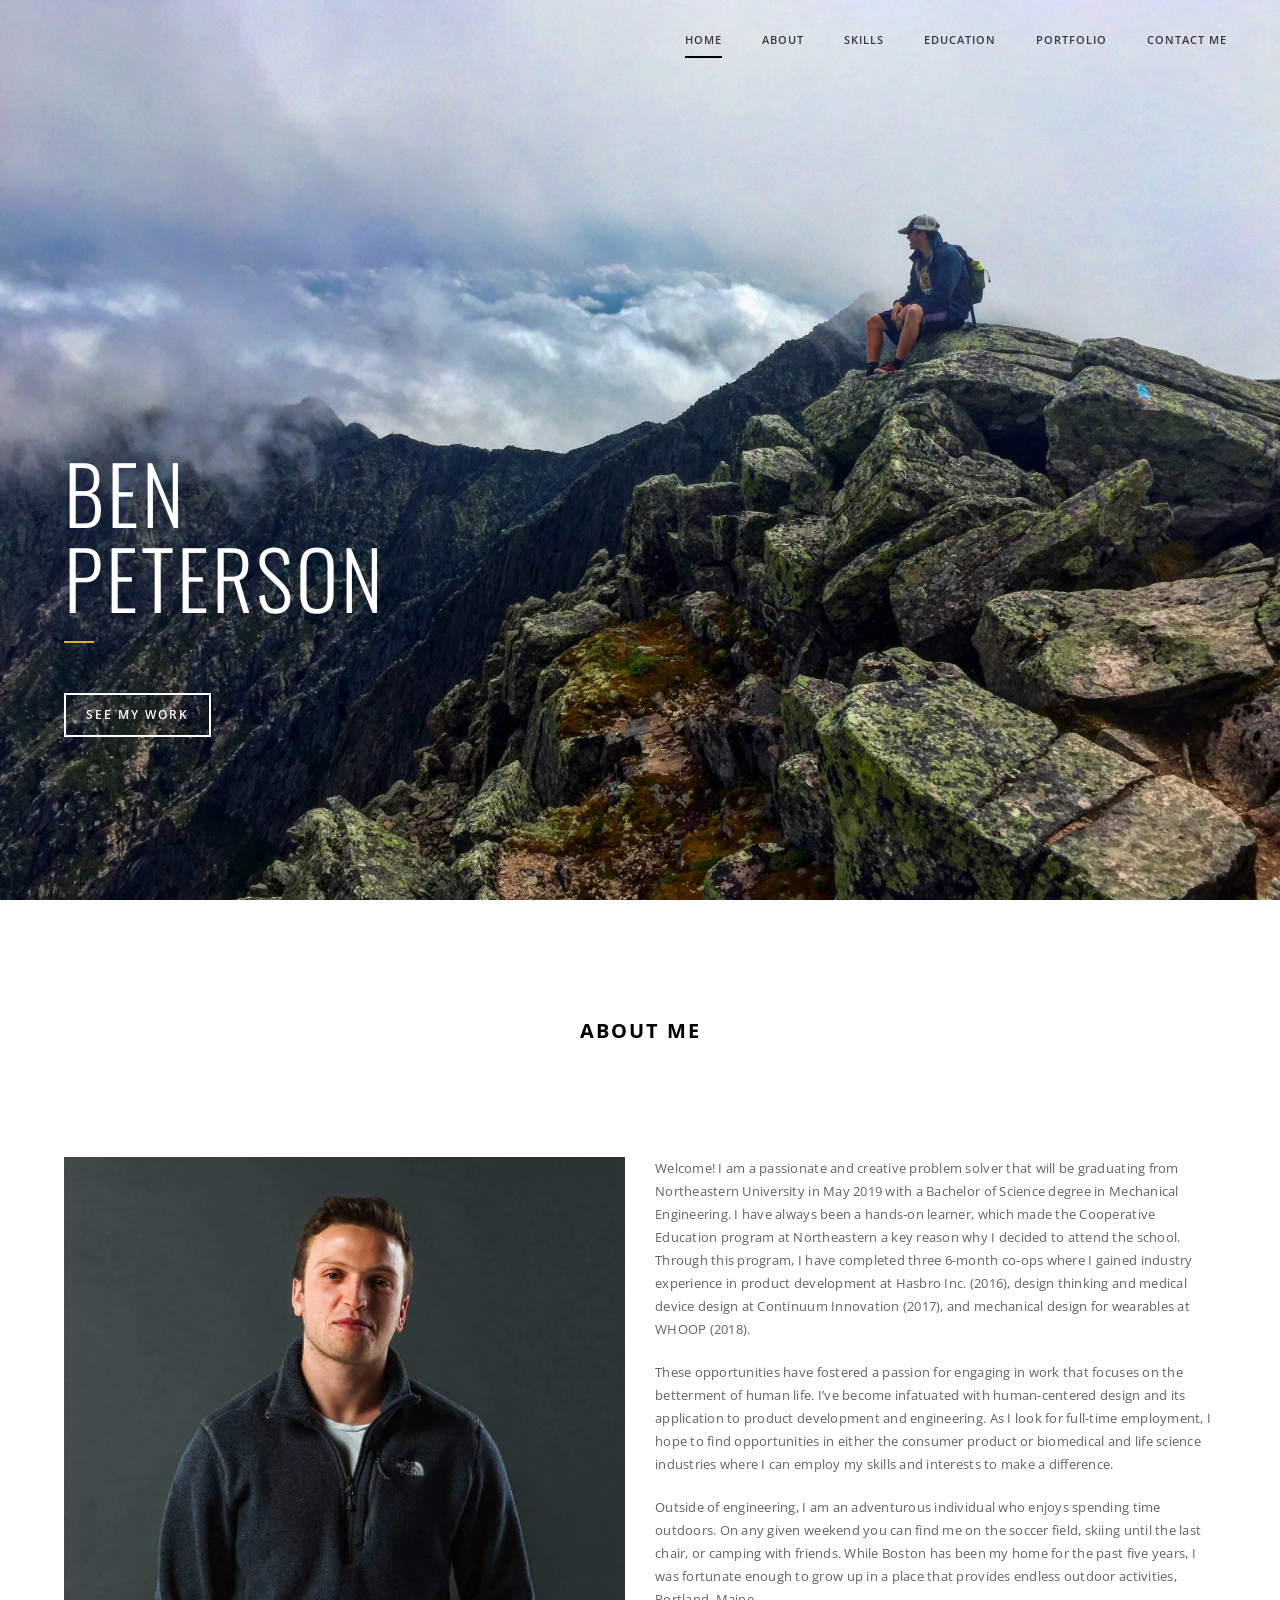
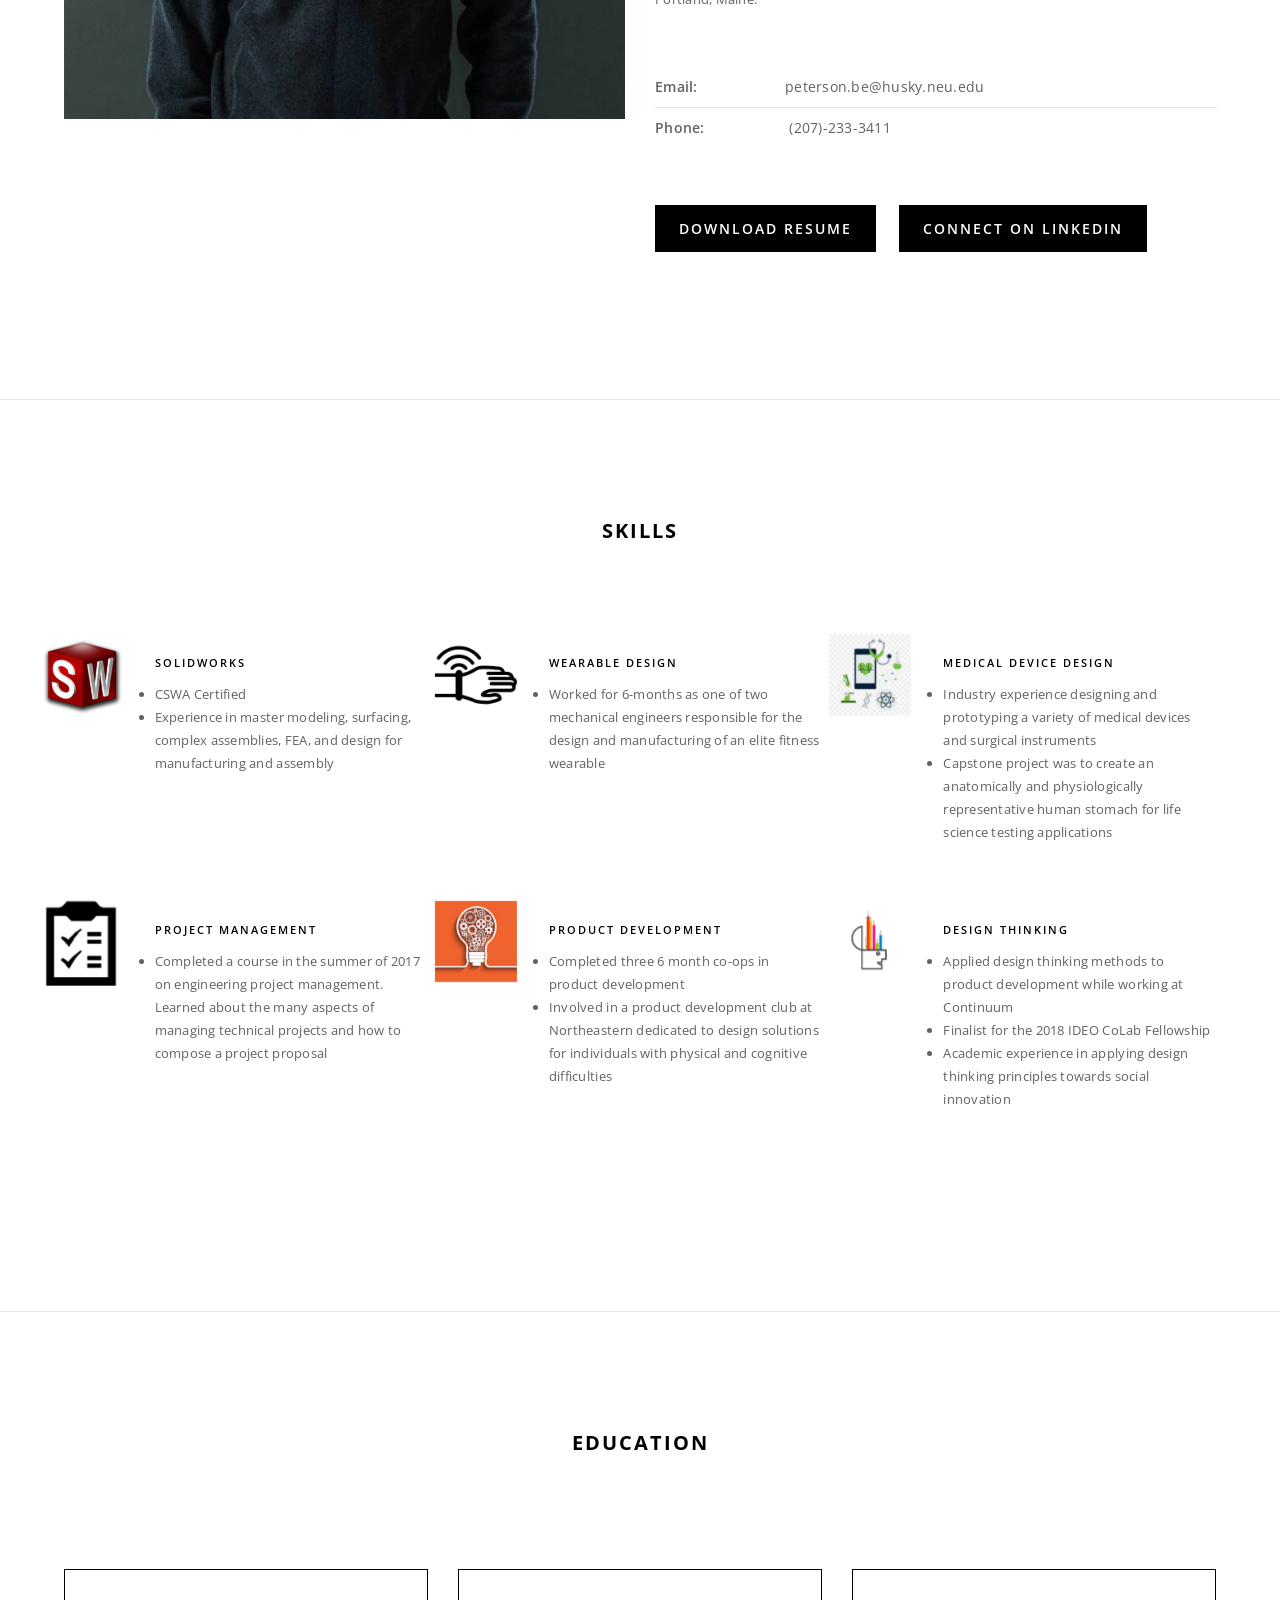
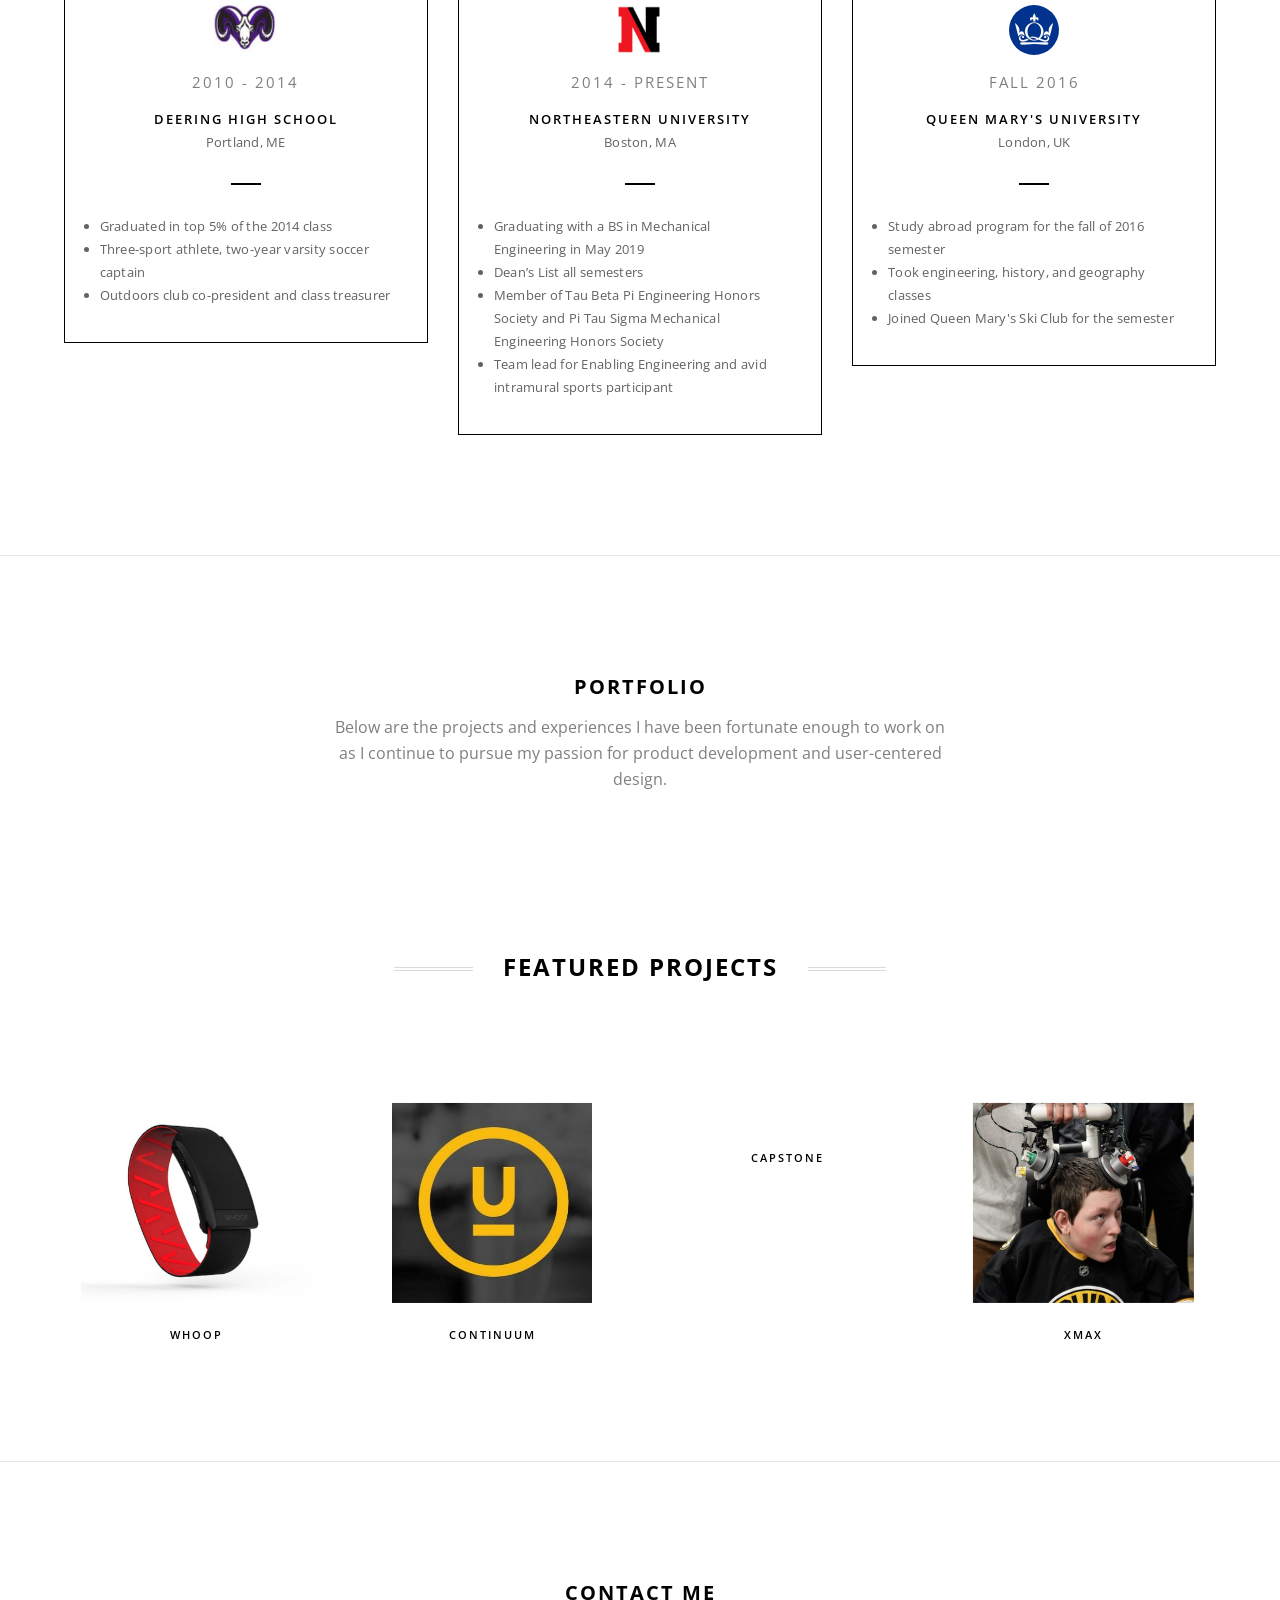
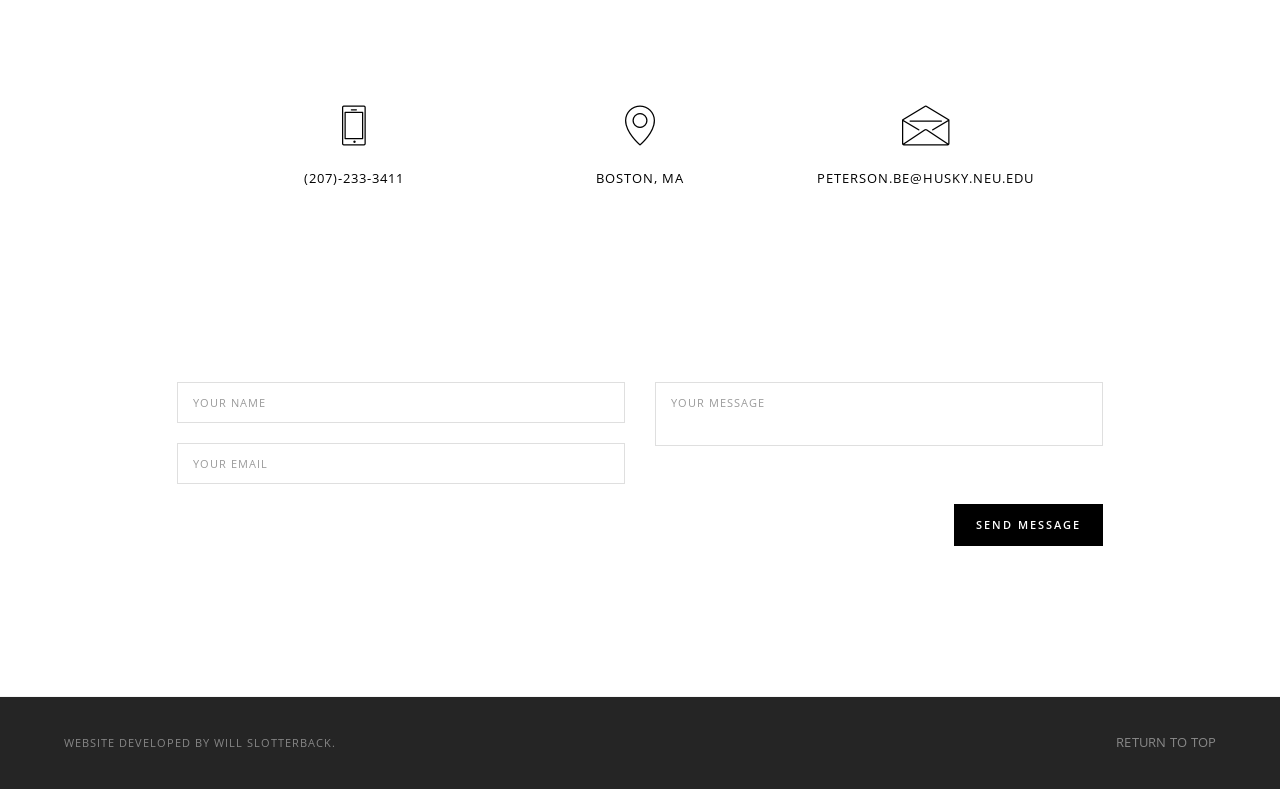
==== commit 42e21560: "Add new resume" ====
--- a/index.html
+++ b/index.html
@@ -108,7 +108,7 @@
                                 <li><span class="font-weight-600">Email:</span>peterson.be@husky.neu.edu</li>
                                 <li><span class="font-weight-600">Phone:</span> (207)-233-3411</li>
                             </ul>
-                            <a class="highlight-button-dark btn btn-medium button resume-button" href="#">Download Resume</a>
+                            <a class="highlight-button-dark btn btn-medium button resume-button" href="./images/2018_Resume_Final_BP.pdf">Download Resume</a>
                             <a class="highlight-button-dark btn btn-medium button" href="https://www.linkedin.com/in/ben-peterson" target="_blank">Connect on LinkedIn</a>
                         </div>
                     </div>
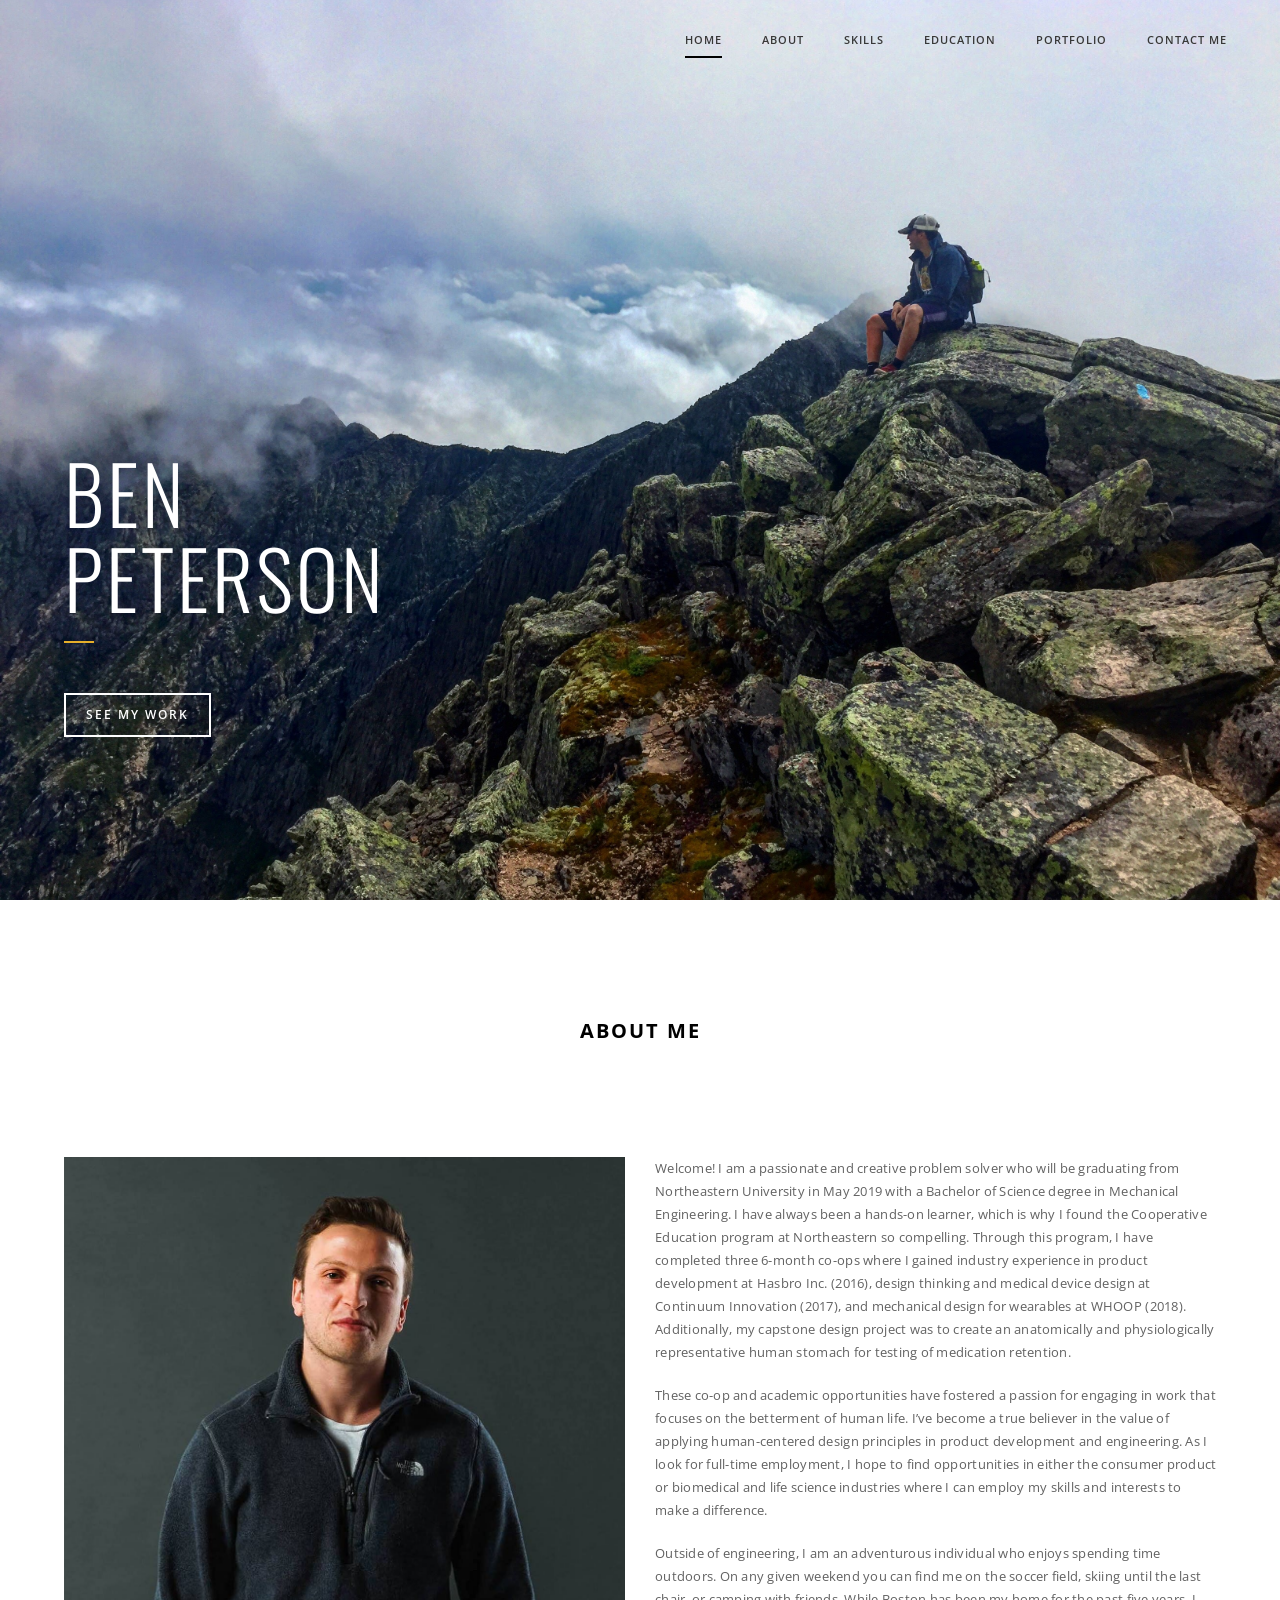
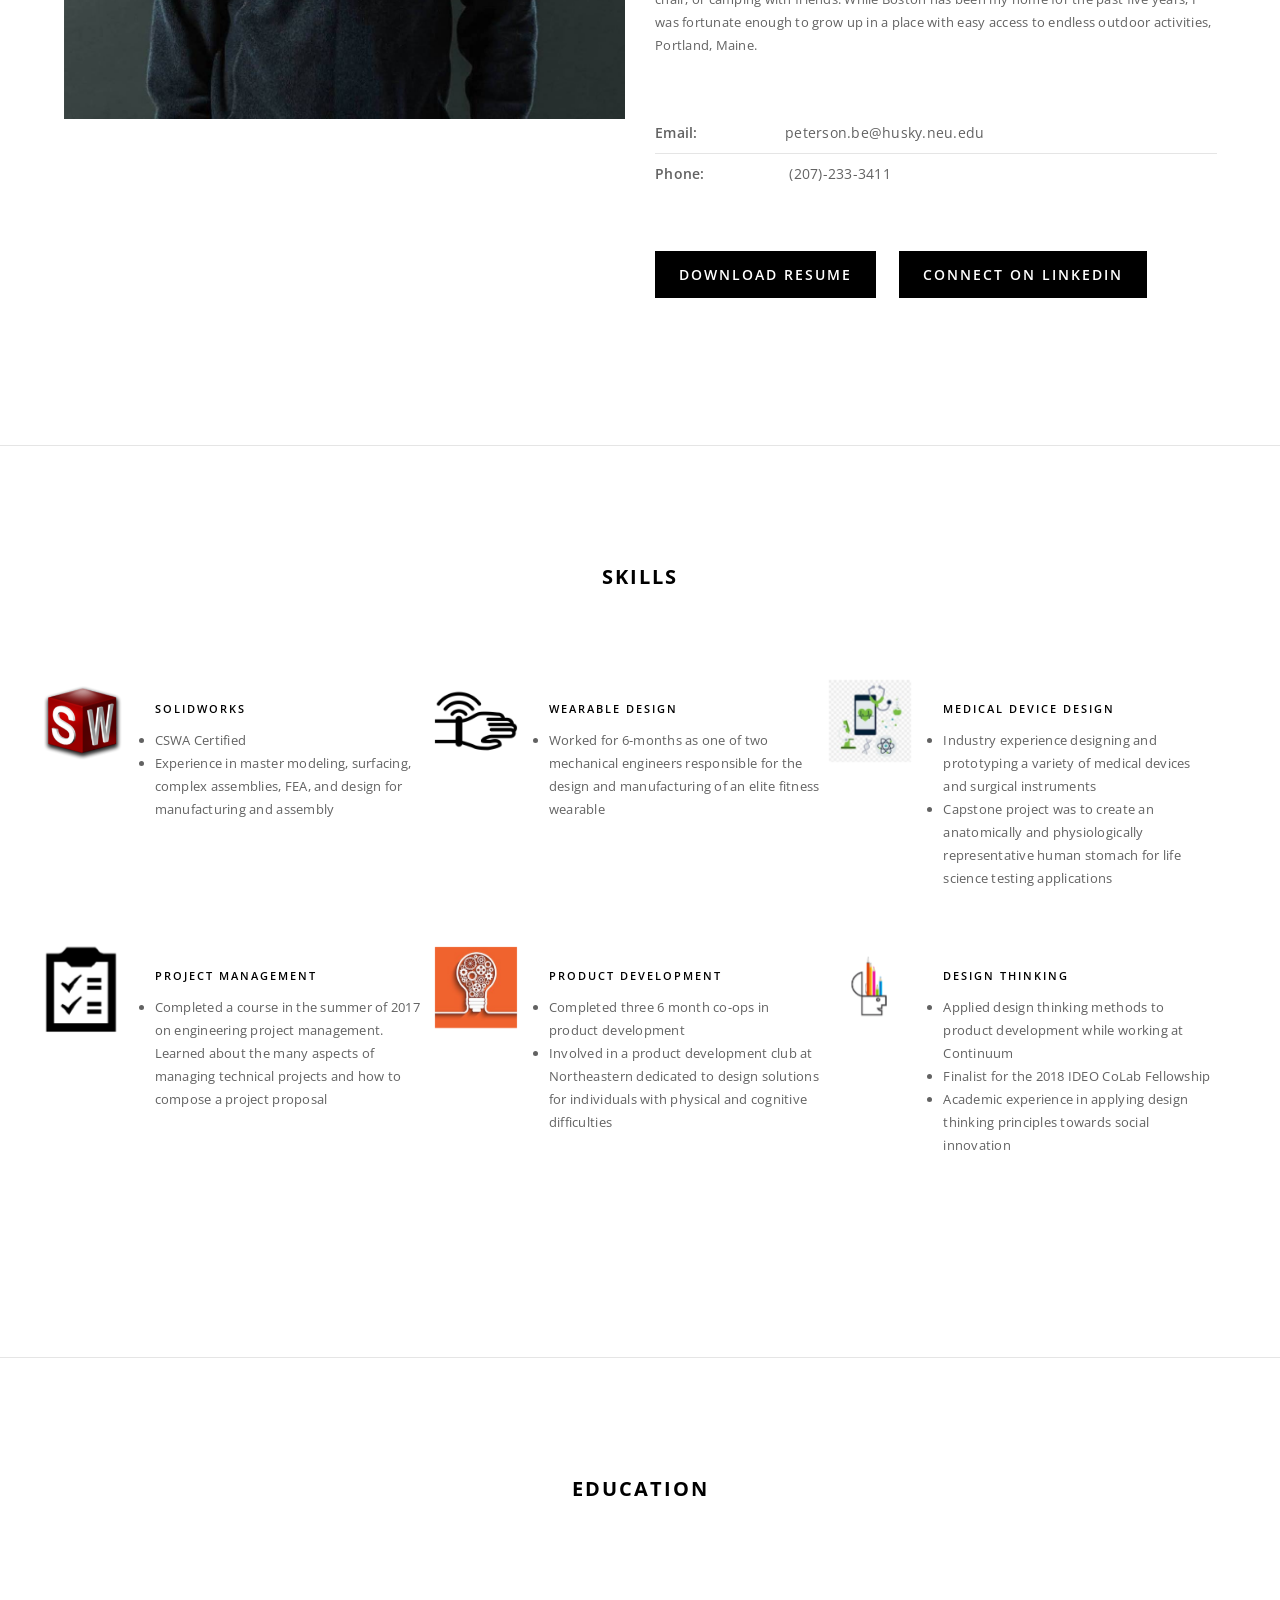
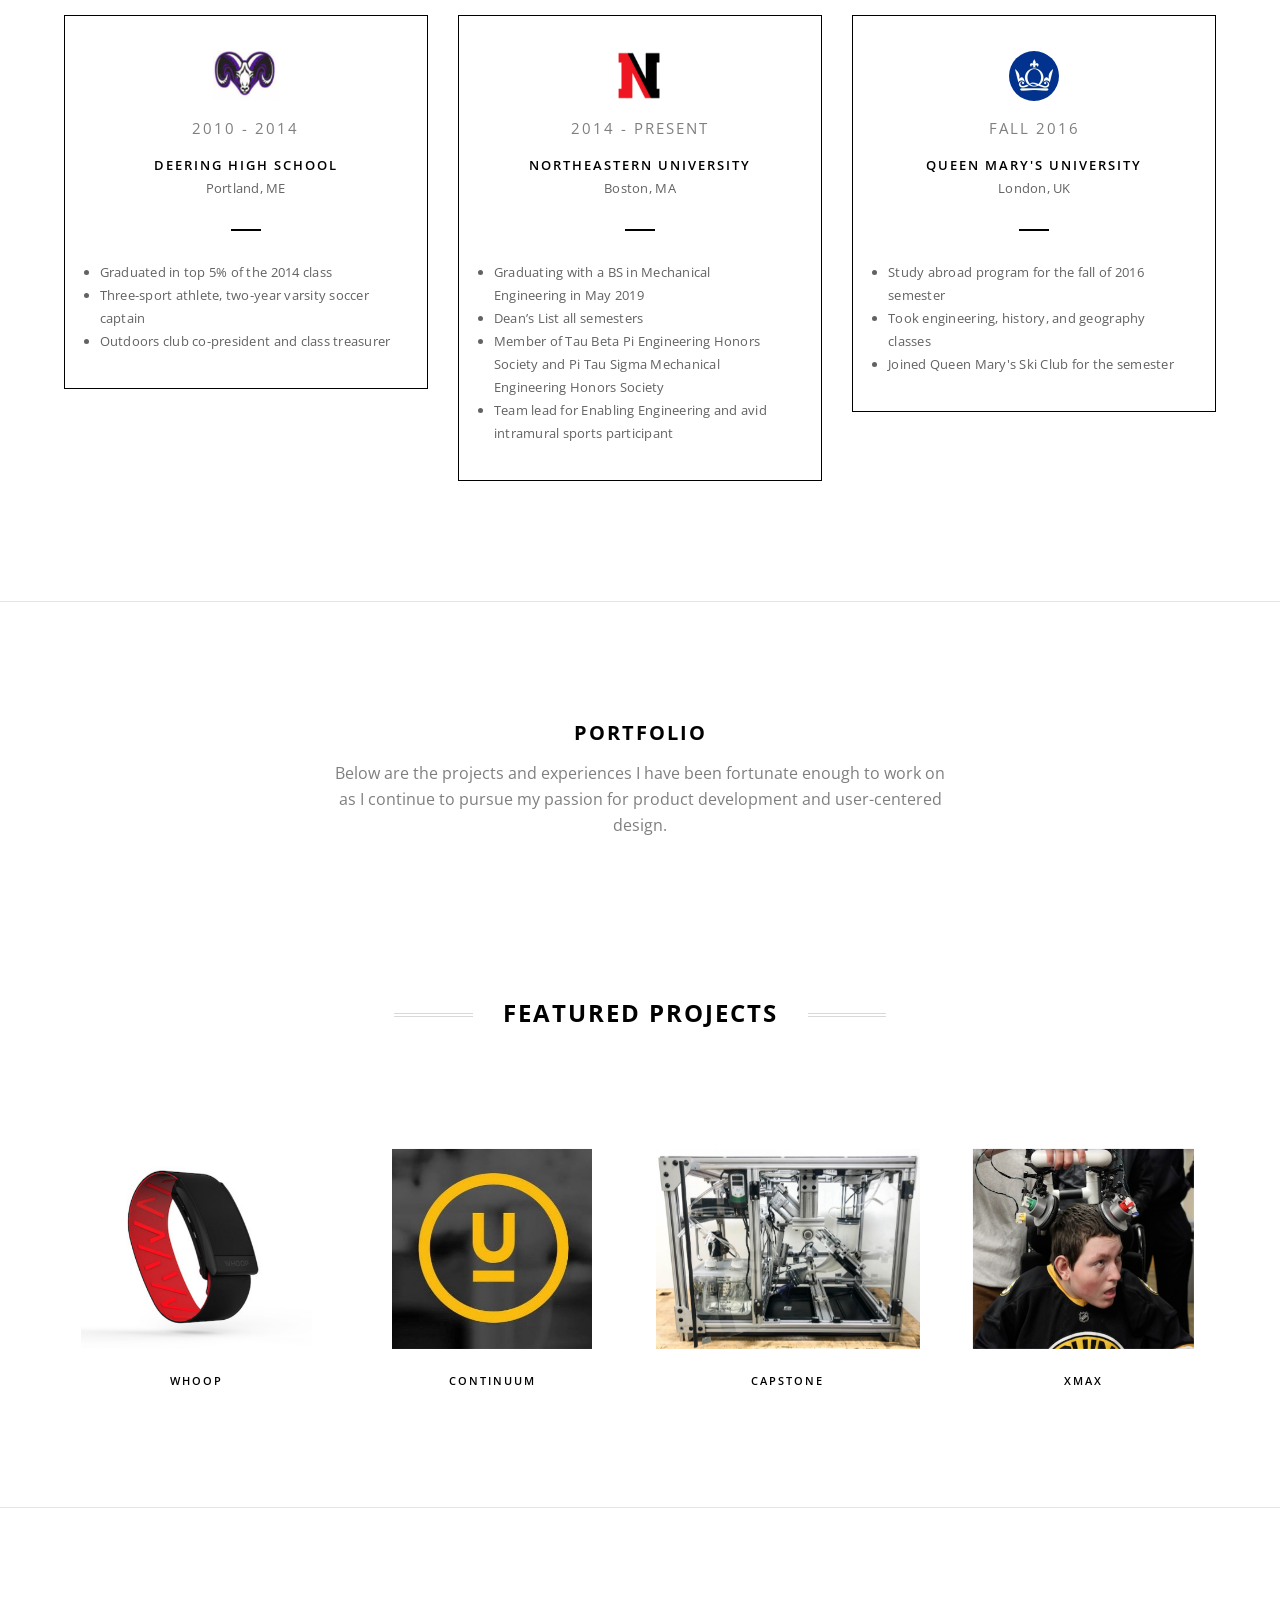
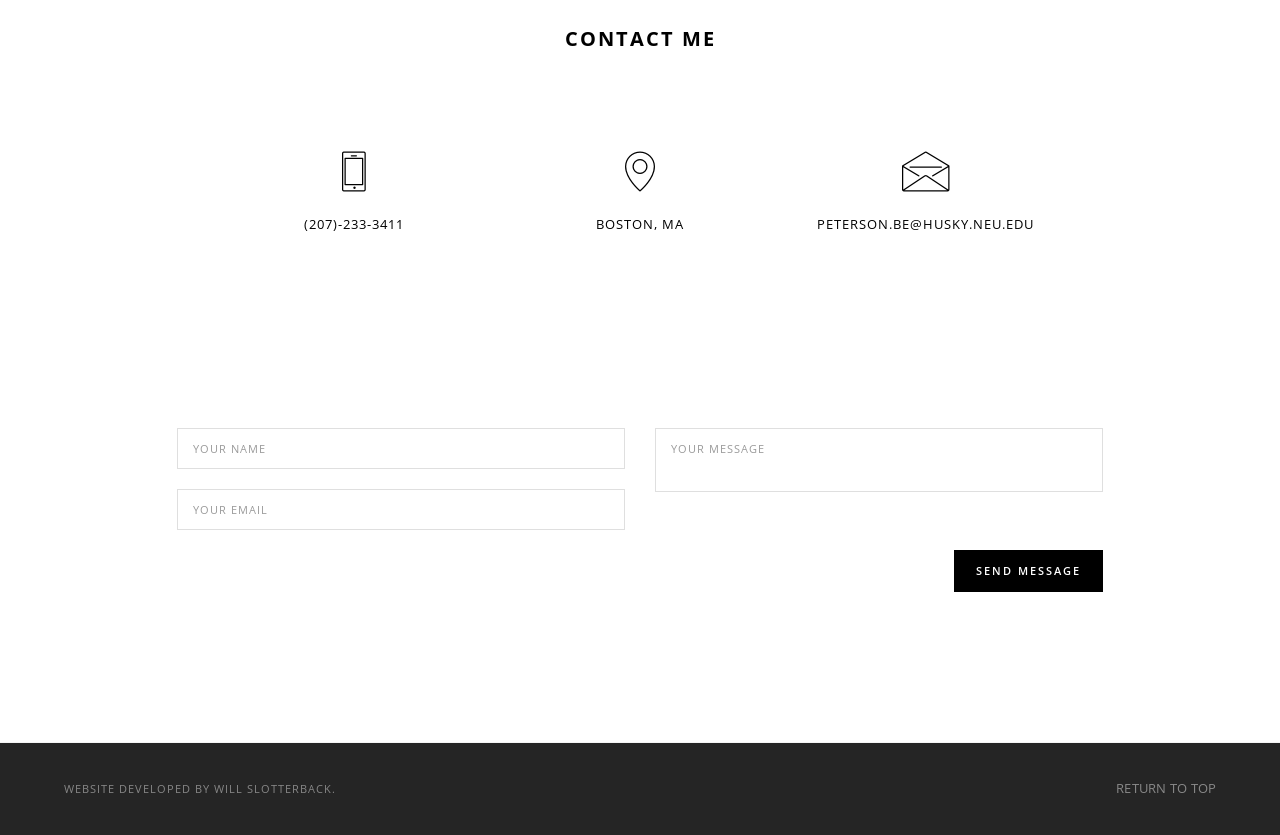
==== commit afdfe849: "Add capstone page" ====
--- a/index.html
+++ b/index.html
@@ -101,9 +101,9 @@
                     </div>
                     <div class="col-md-6 col-sm-6 sm-margin-bottom-ten">
                         <div class="col-md-12 col-sm-12 no-padding">
-                            <p>Welcome! I am a passionate and creative problem solver that will be graduating from Northeastern University in May 2019 with a Bachelor of Science degree in Mechanical Engineering. I have always been a hands-on learner, which made the Cooperative Education program at Northeastern a key reason why I decided to attend the school. Through this program, I have completed three 6-month co-ops where I gained industry experience in product development at Hasbro Inc. (2016), design thinking and medical device design at Continuum Innovation (2017), and mechanical design for wearables at WHOOP (2018).</p>
-                            <p>These opportunities have fostered a passion for engaging in work that focuses on the betterment of human life. I’ve become infatuated with human-centered design and its application to product development and engineering. As I look for full-time employment, I hope to find opportunities in either the consumer product or biomedical and life science industries where I can employ my skills and interests to make a difference.</p>
-                            <p>Outside of engineering, I am an adventurous individual who enjoys spending time outdoors. On any given weekend you can find me on the soccer field, skiing until the last chair, or camping with friends. While Boston has been my home for the past five years, I was fortunate enough to grow up in a place that provides endless outdoor activities, Portland, Maine.</p>
+                          <p>Welcome! I am a passionate and creative problem solver who will be graduating from Northeastern University in May 2019 with a Bachelor of Science degree in Mechanical Engineering. I have always been a hands-on learner, which is why I found the Cooperative Education program at Northeastern so compelling. Through this program, I have completed three 6-month co-ops where I gained industry experience in product development at Hasbro Inc. (2016), design thinking and medical device design at Continuum Innovation (2017), and mechanical design for wearables at WHOOP (2018). Additionally, my capstone design project was to create an anatomically and physiologically representative human stomach for testing of medication retention.</p>
+                          <p>These co-op and academic opportunities have fostered a passion for engaging in work that focuses on the betterment of human life. I’ve become a true believer in the value of applying human-centered design principles in product development and engineering. As I look for full-time employment, I hope to find opportunities in either the consumer product or biomedical and life science industries where I can employ my skills and interests to make a difference.</p>
+                          <p>Outside of engineering, I am an adventurous individual who enjoys spending time outdoors. On any given weekend you can find me on the soccer field, skiing until the last chair, or camping with friends. While Boston has been my home for the past five years, I was fortunate enough to grow up in a place with easy access to endless outdoor activities, Portland, Maine.</p>
                             <ul class="list-line margin-ten text-med">
                                 <li><span class="font-weight-600">Email:</span>peterson.be@husky.neu.edu</li>
                                 <li><span class="font-weight-600">Phone:</span> (207)-233-3411</li>
@@ -322,8 +322,8 @@
                                   </a>
                                 </div>
                                 <div class="col-md-3 col-sm-6 text-center xs-margin-bottom-ten">
-                                  <a href="./comingsoon.html">
-                                    <img alt="" src="./images/capstone_logo.png" class="project-image">
+                                  <a href="./projects/capstone.html">
+                                    <img alt="" src="./images/PosterCenterPicture.jpg" class="project-image">
                                     <h5 class="margin-ten no-margin-bottom xs-margin-top-five">Capstone</h5>
                                   </a>
                                 </div>
--- a/css/custom-css.css
+++ b/css/custom-css.css
@@ -68,3 +68,8 @@
   align-items: center;
   background: rgba(255, 255, 255, 0.5)
 }
+
+.sublist {
+  padding-left: 2rem;
+  list-style-type: circle;
+}
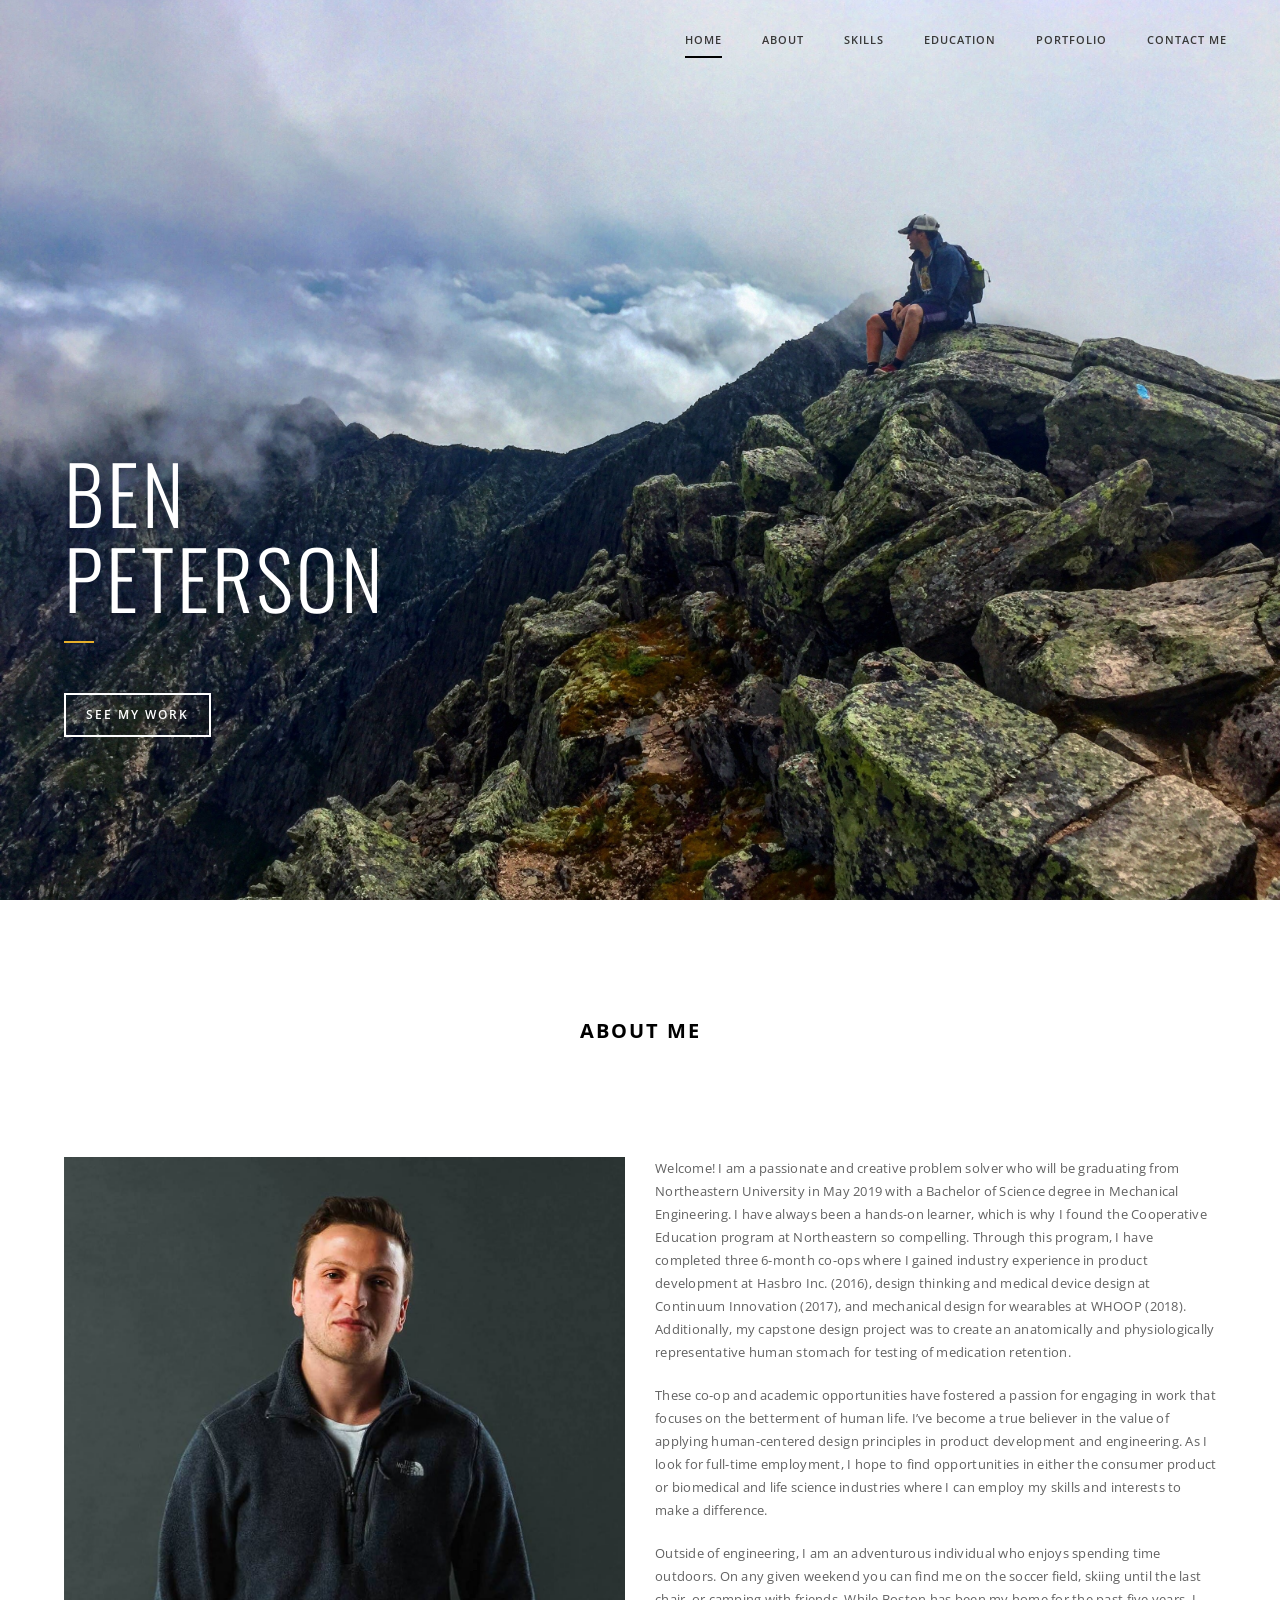
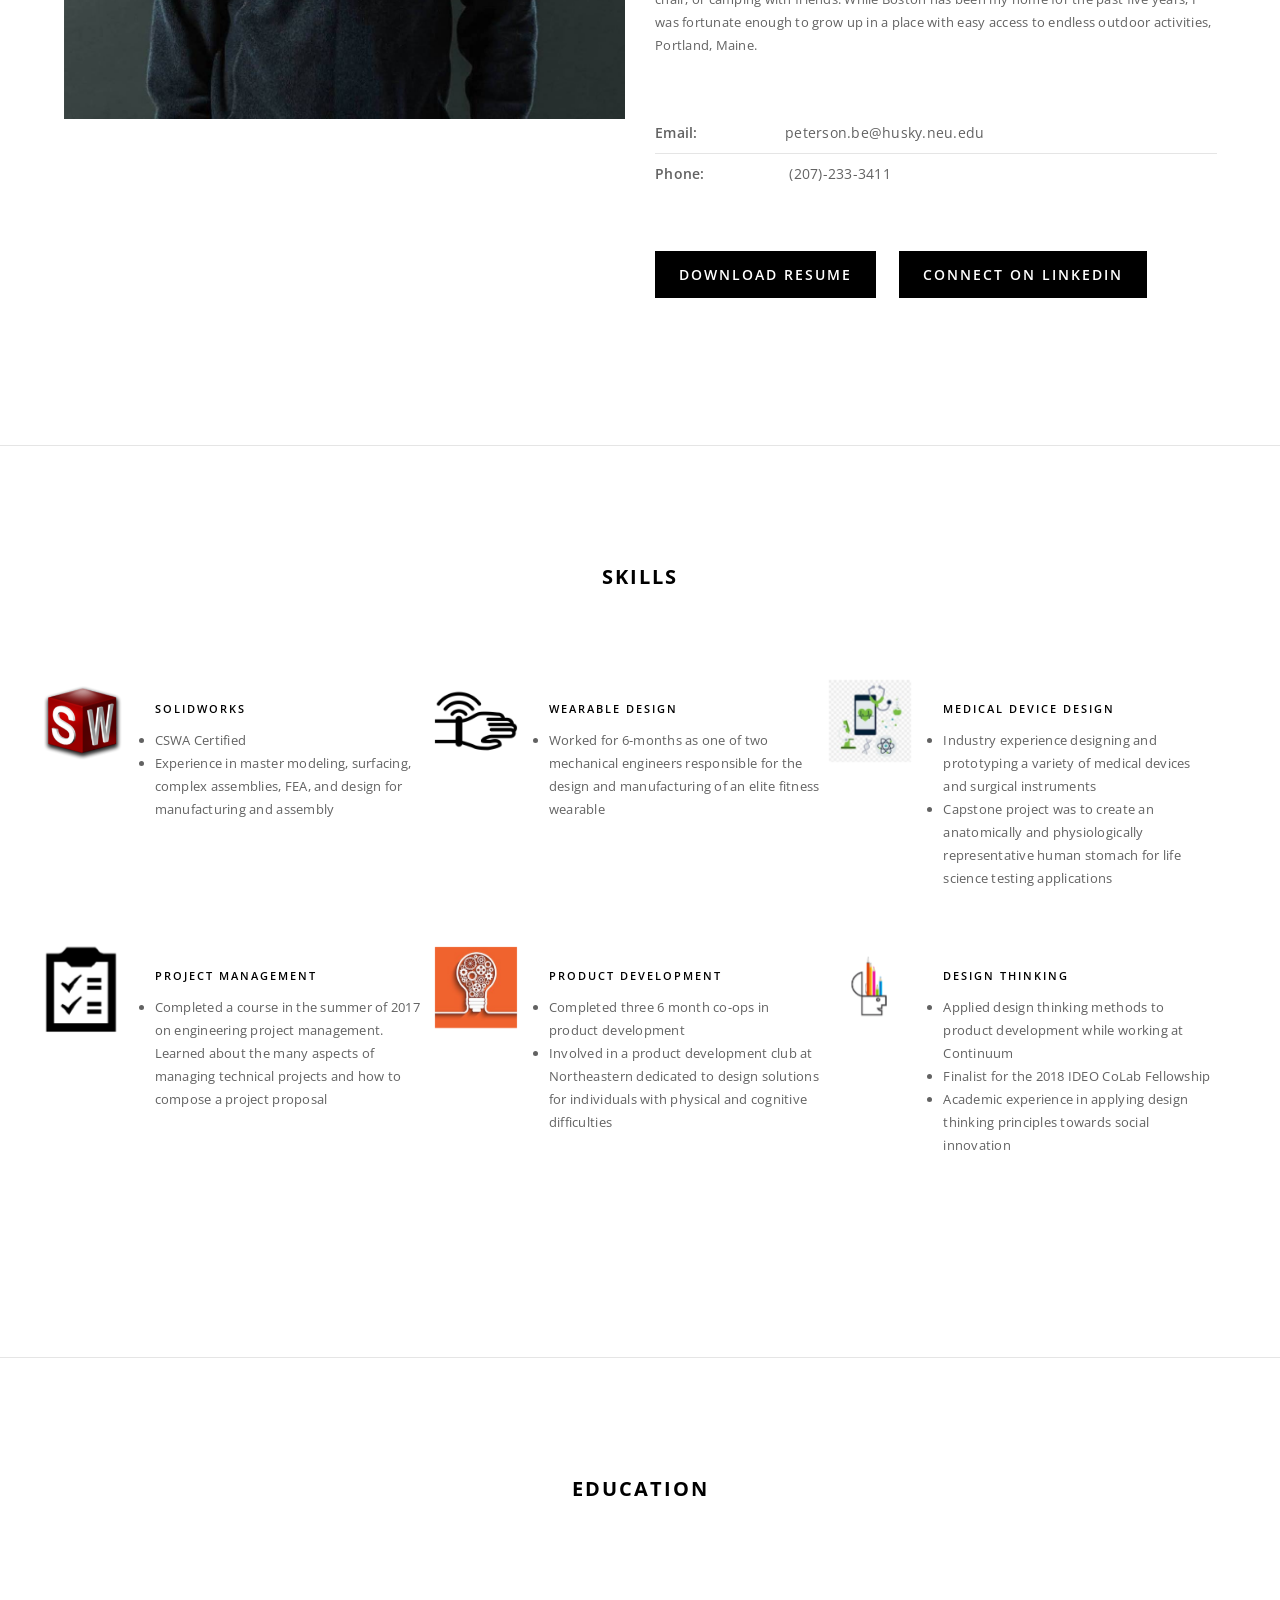
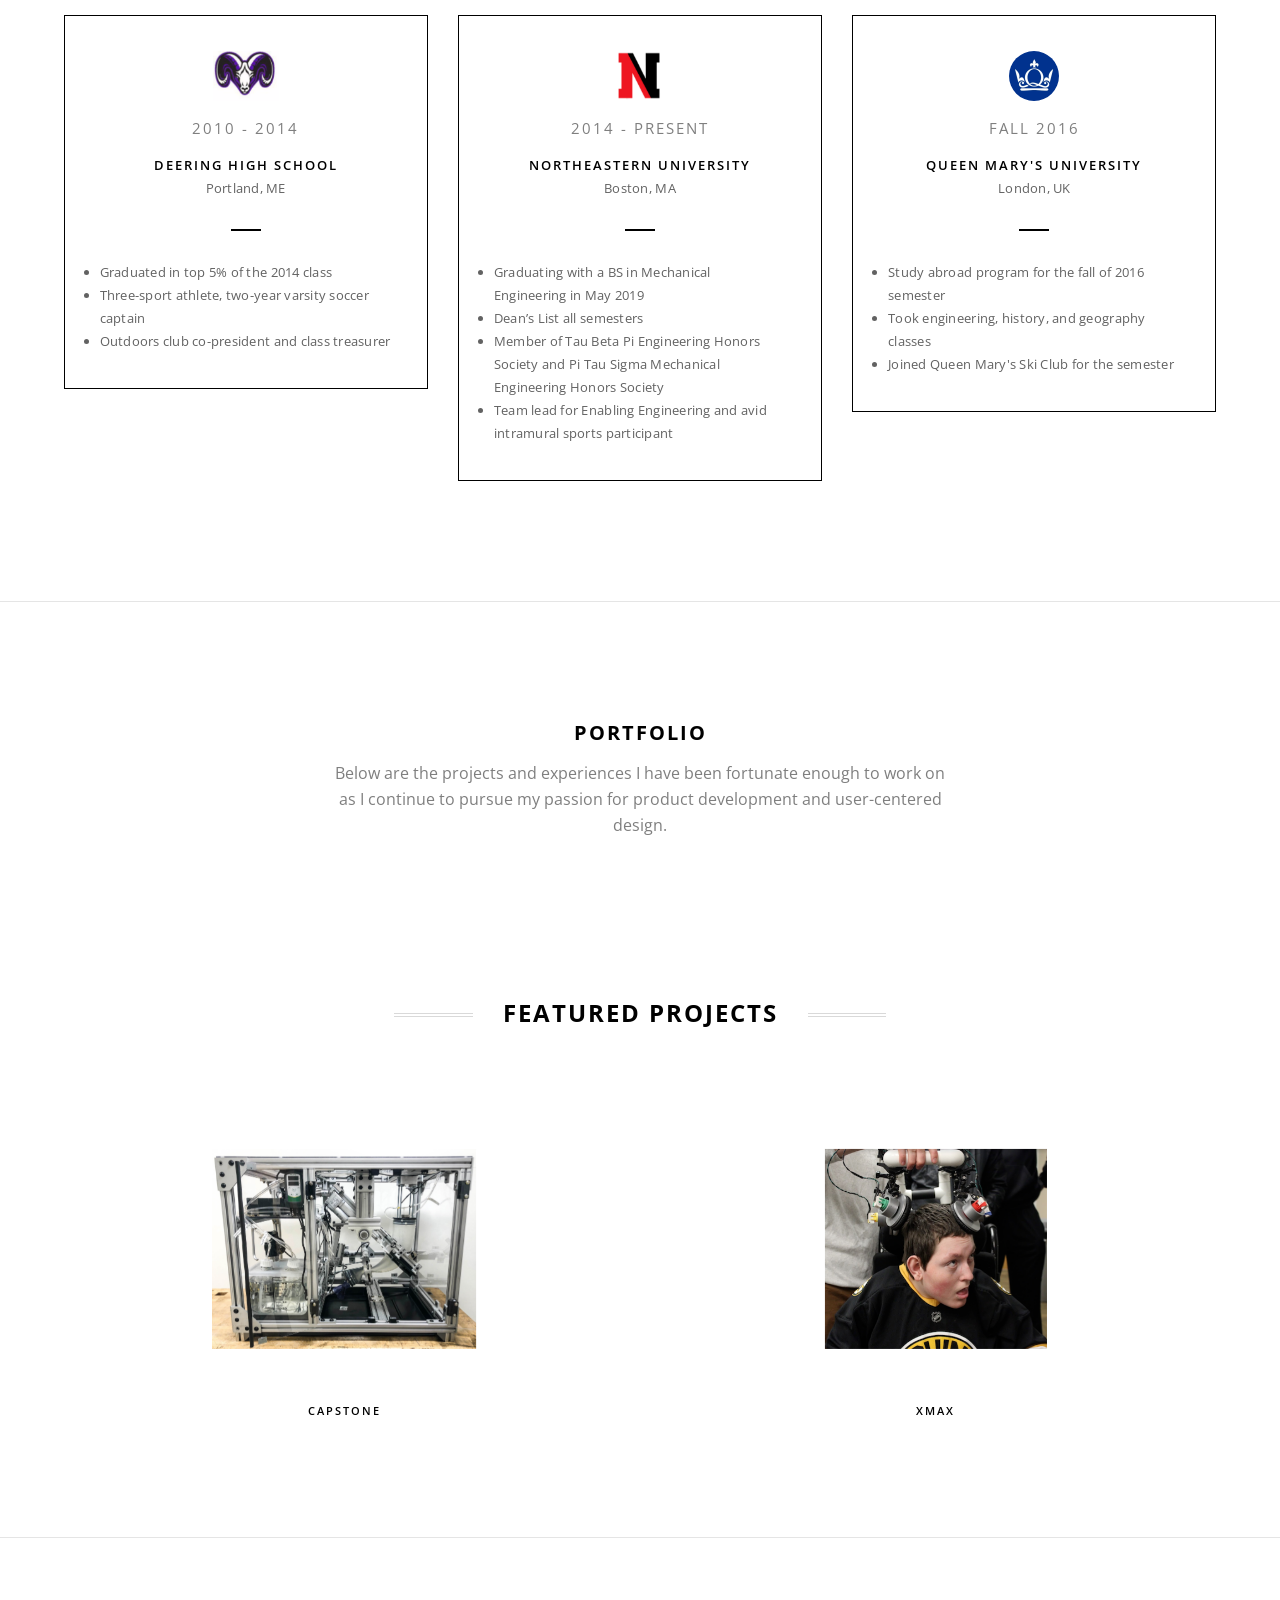
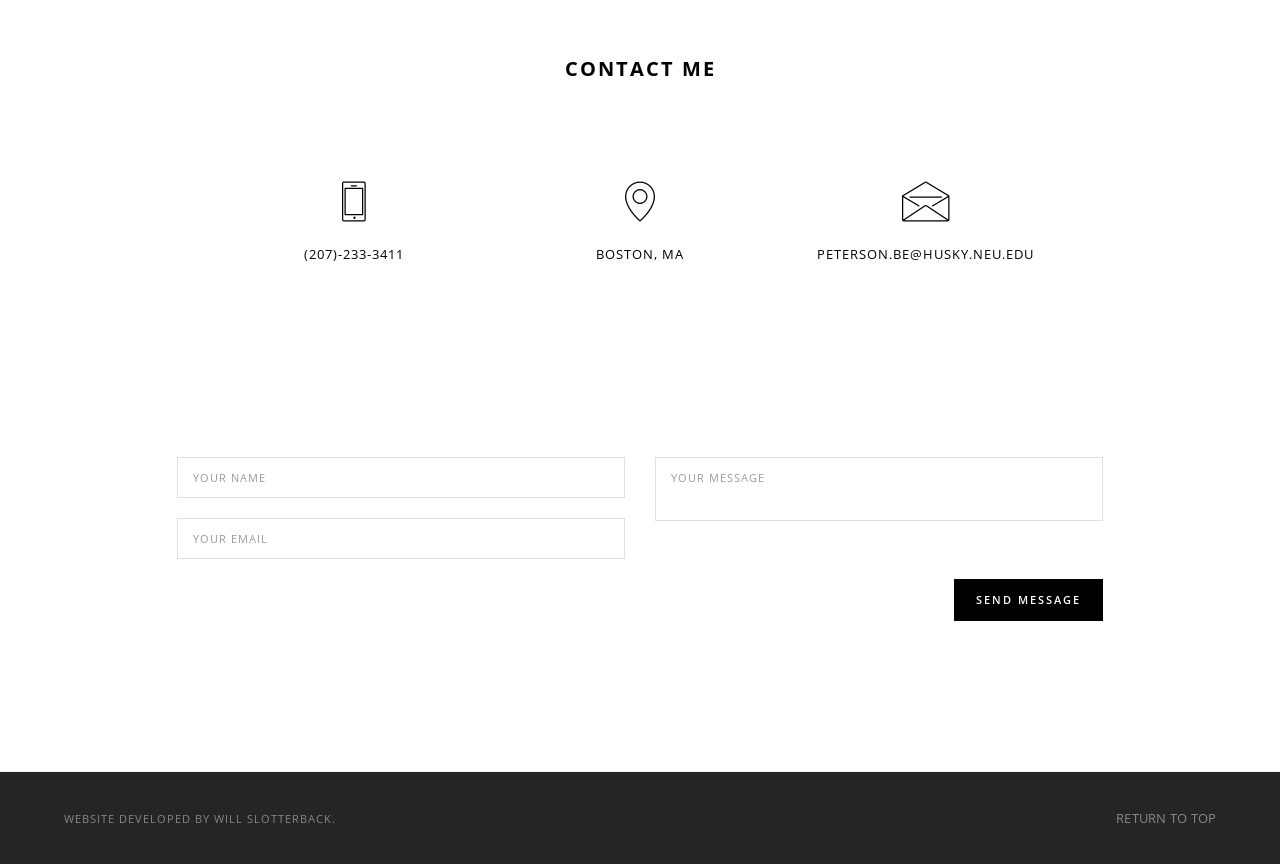
==== commit 765c8576: "Remove whoop and continuum projects" ====
--- a/index.html
+++ b/index.html
@@ -309,25 +309,14 @@
                                 <!-- end section title -->
                             </div>
                             <div class="row">
-                                <div class="col-md-3 col-sm-6 text-center sm-margin-bottom-ten">
-                                  <a href="./projects/whoop.html">
-                                    <img alt="" src="./images/whoopstrap.jpeg" class="project-image">
-                                    <h5 class="margin-ten no-margin-bottom xs-margin-top-five">Whoop</h5>
-                                  </a>
-                                </div>
-                                <div class="col-md-3 col-sm-6 text-center sm-margin-bottom-ten">
-                                  <a href="./projects/continuum.html">
-                                    <img alt="" src="./images/continuum.jpg" class="project-image">
-                                    <h5 class="margin-ten no-margin-bottom xs-margin-top-five">Continuum</h5>
-                                  </a>
-                                </div>
-                                <div class="col-md-3 col-sm-6 text-center xs-margin-bottom-ten">
+
+                                <div class="col-md-6 col-sm-6 text-center xs-margin-bottom-ten">
                                   <a href="./projects/capstone.html">
                                     <img alt="" src="./images/PosterCenterPicture.jpg" class="project-image">
                                     <h5 class="margin-ten no-margin-bottom xs-margin-top-five">Capstone</h5>
                                   </a>
                                 </div>
-                                <div class="col-md-3 col-sm-6 text-center ">
+                                <div class="col-md-6 col-sm-6 text-center ">
                                   <a href="./projects/xmax.html">
                                     <img alt="" src="./images/xmax_logo.PNG" class="project-image">
                                     <h5 class="margin-ten no-margin-bottom xs-margin-top-five">Xmax</h5>
--- a/css/custom-css.css
+++ b/css/custom-css.css
@@ -41,6 +41,13 @@
   background-repeat: no-repeat;
 }
 
+.capstone-bg {
+  background-image: url("../images/stomach_bg.JPG");
+  background-size: cover;
+  padding: 250px 0;
+  background-repeat: no-repeat;
+}
+
 .project-box {
   margin: 2rem 0;
   padding: 2rem;
